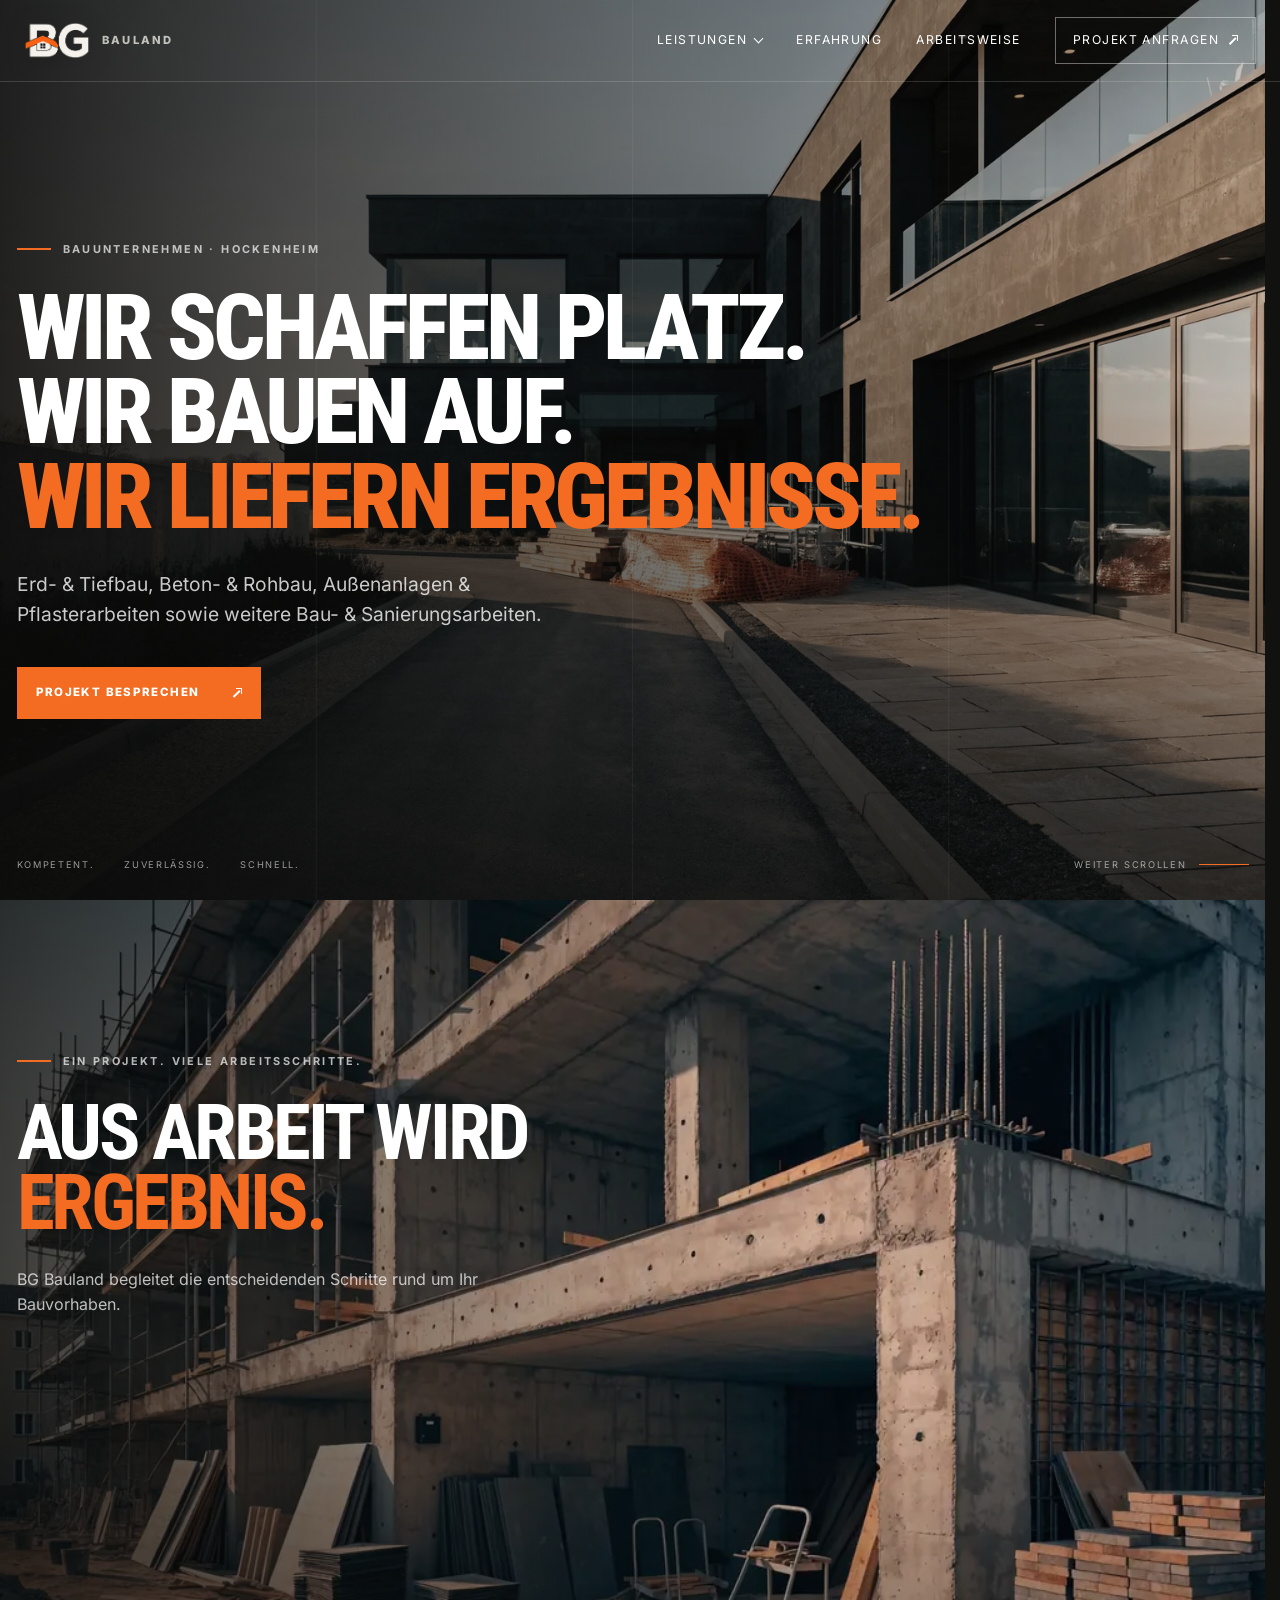
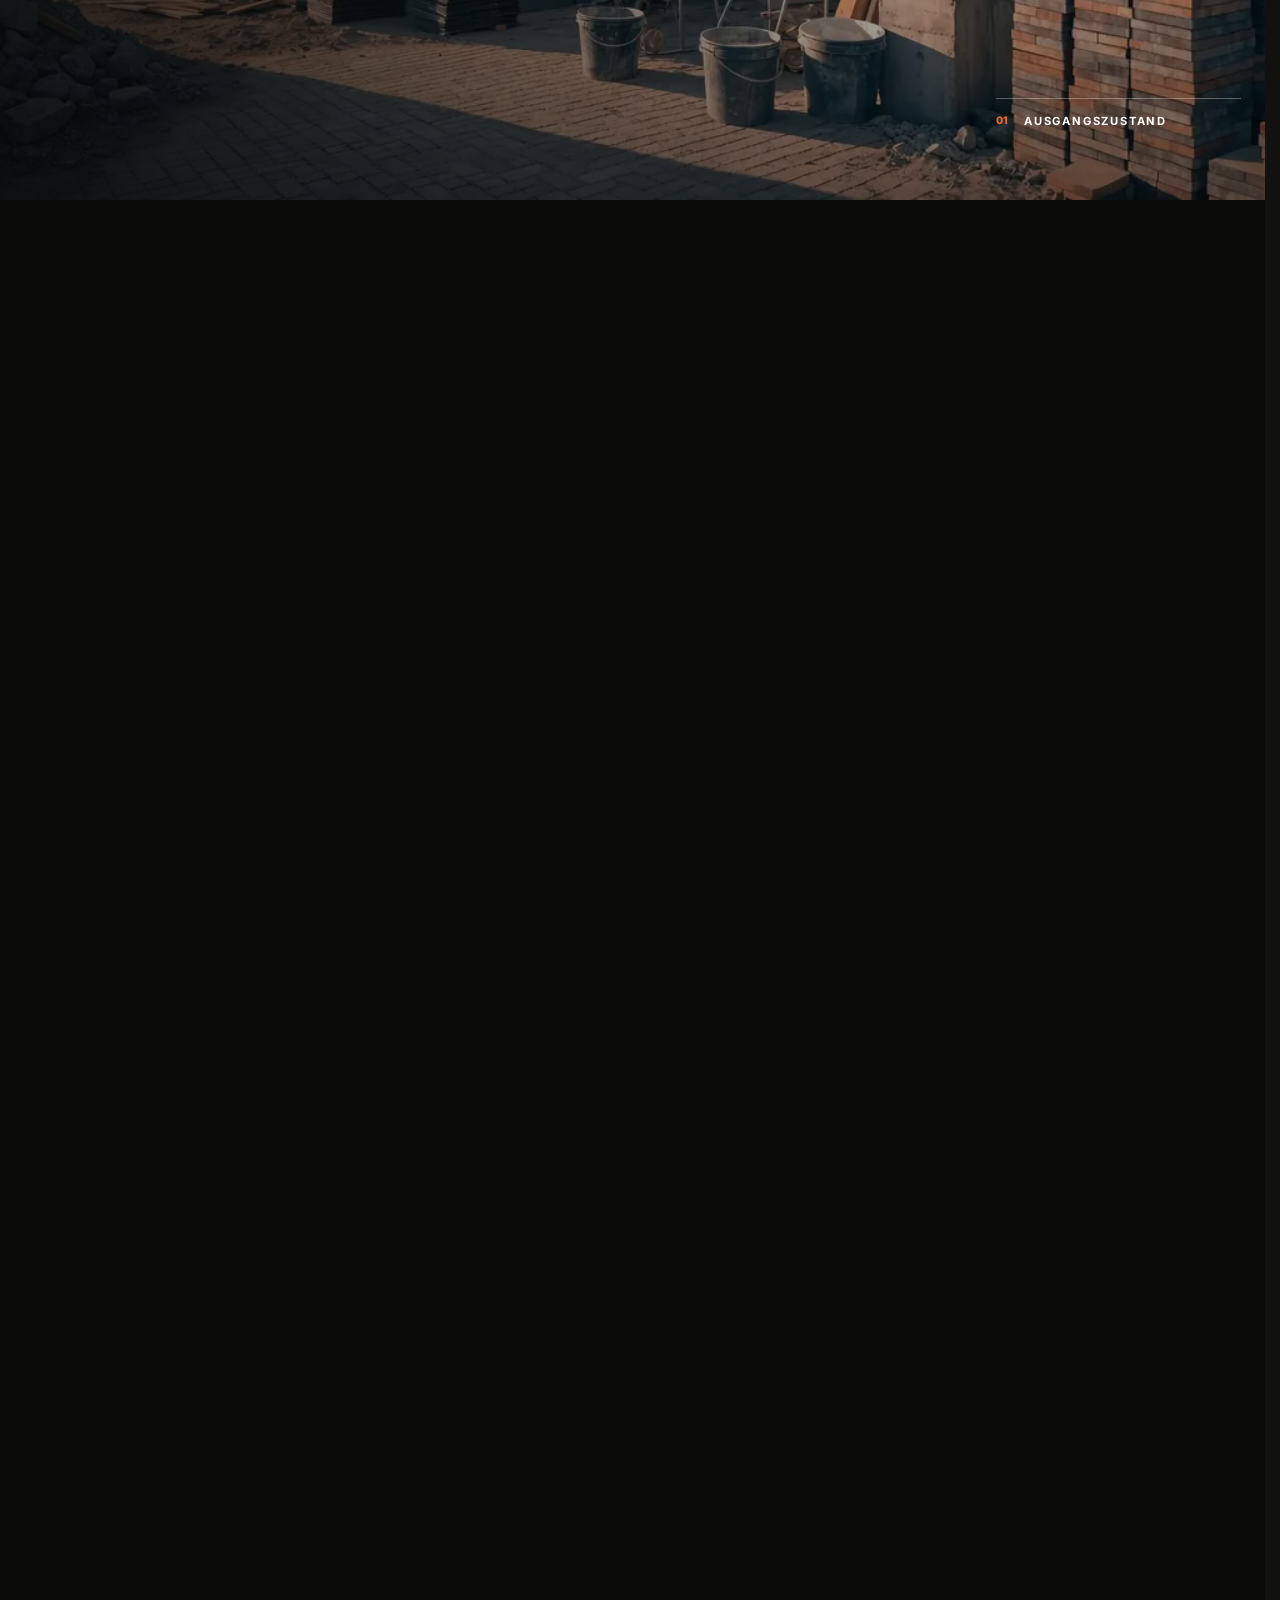
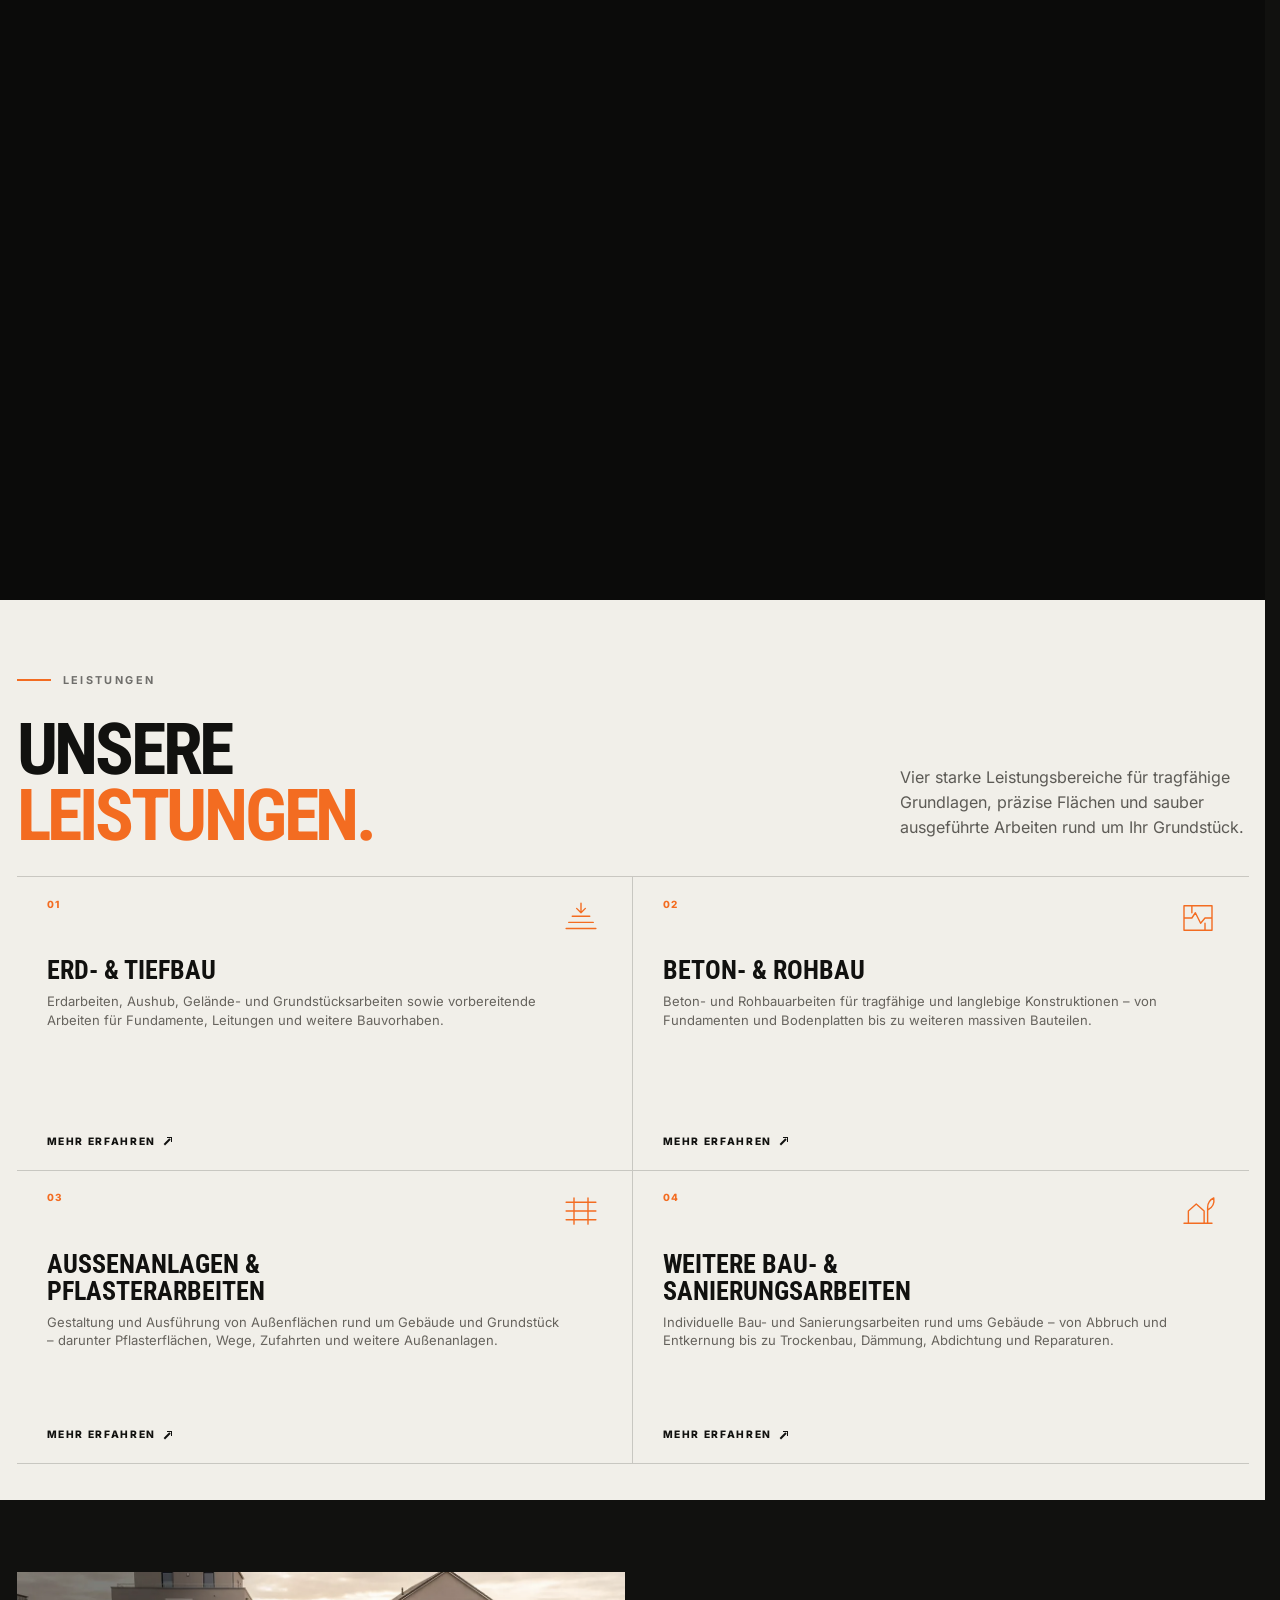
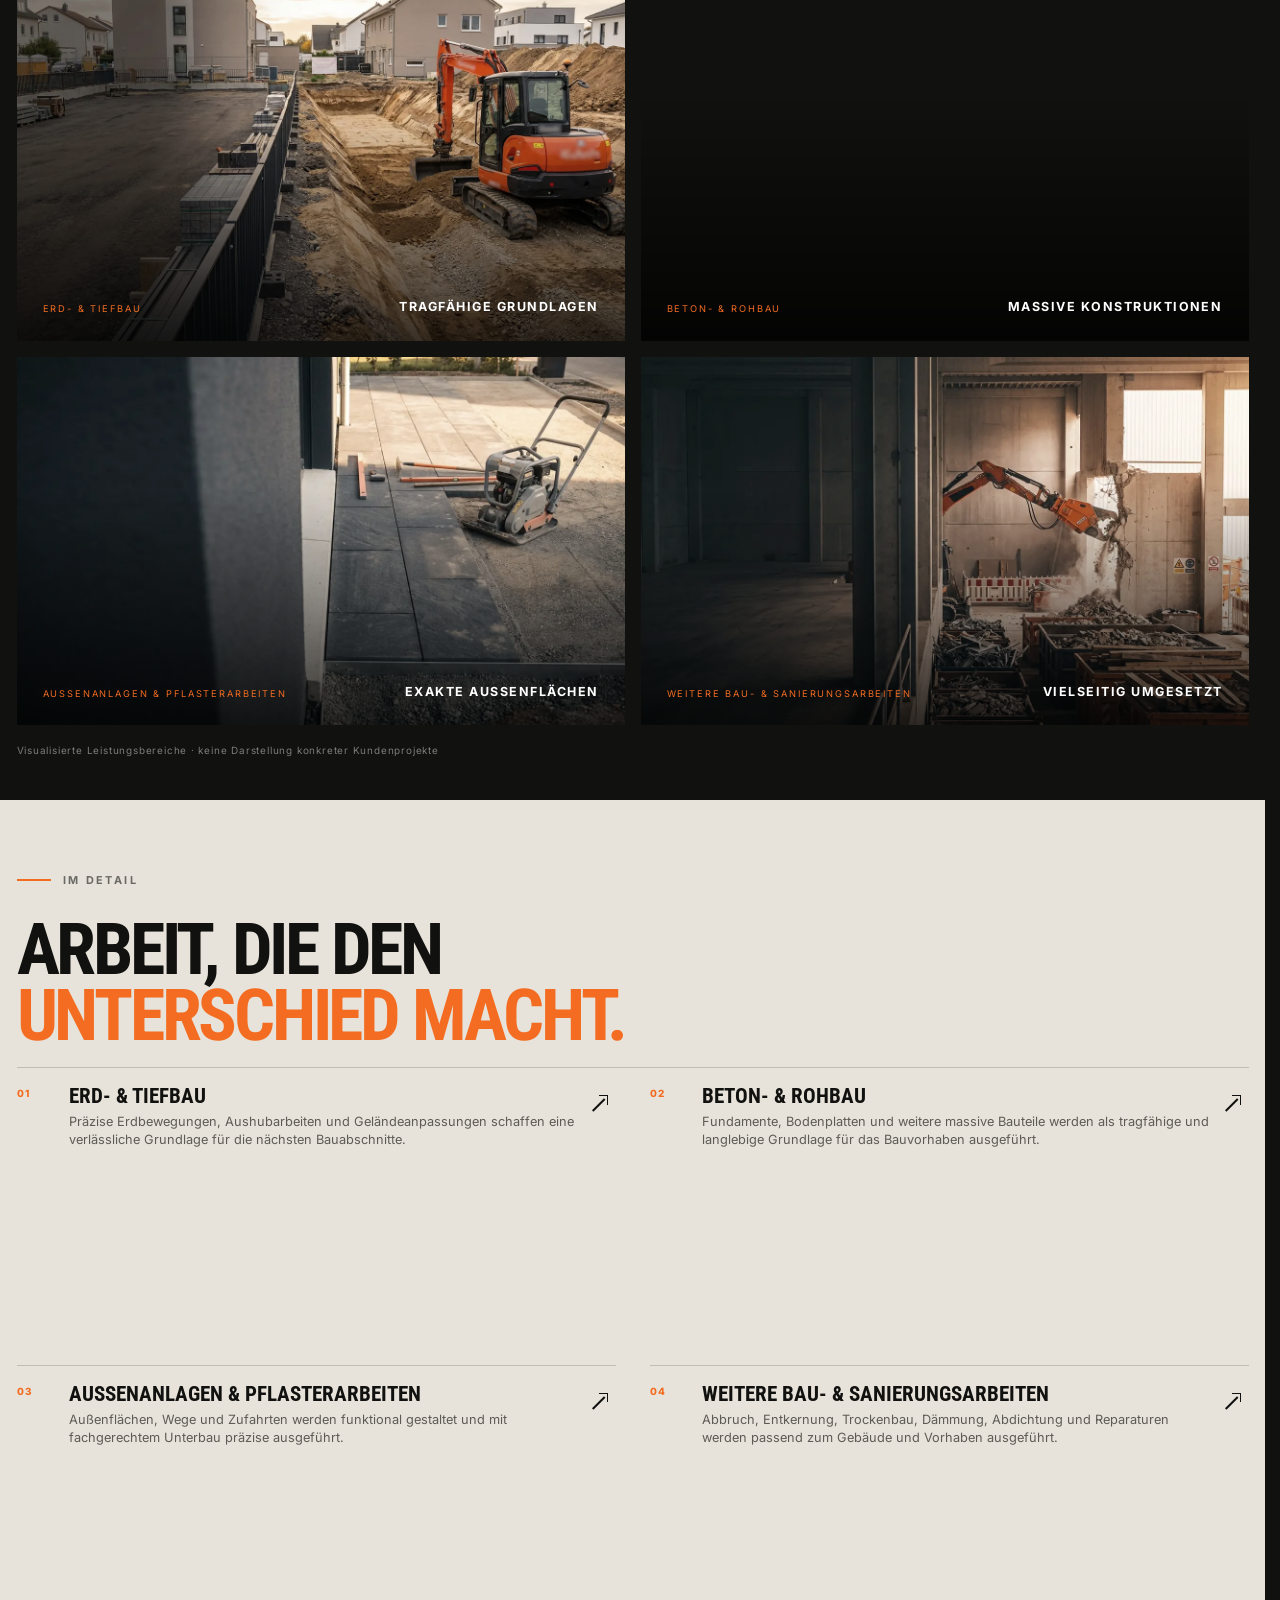
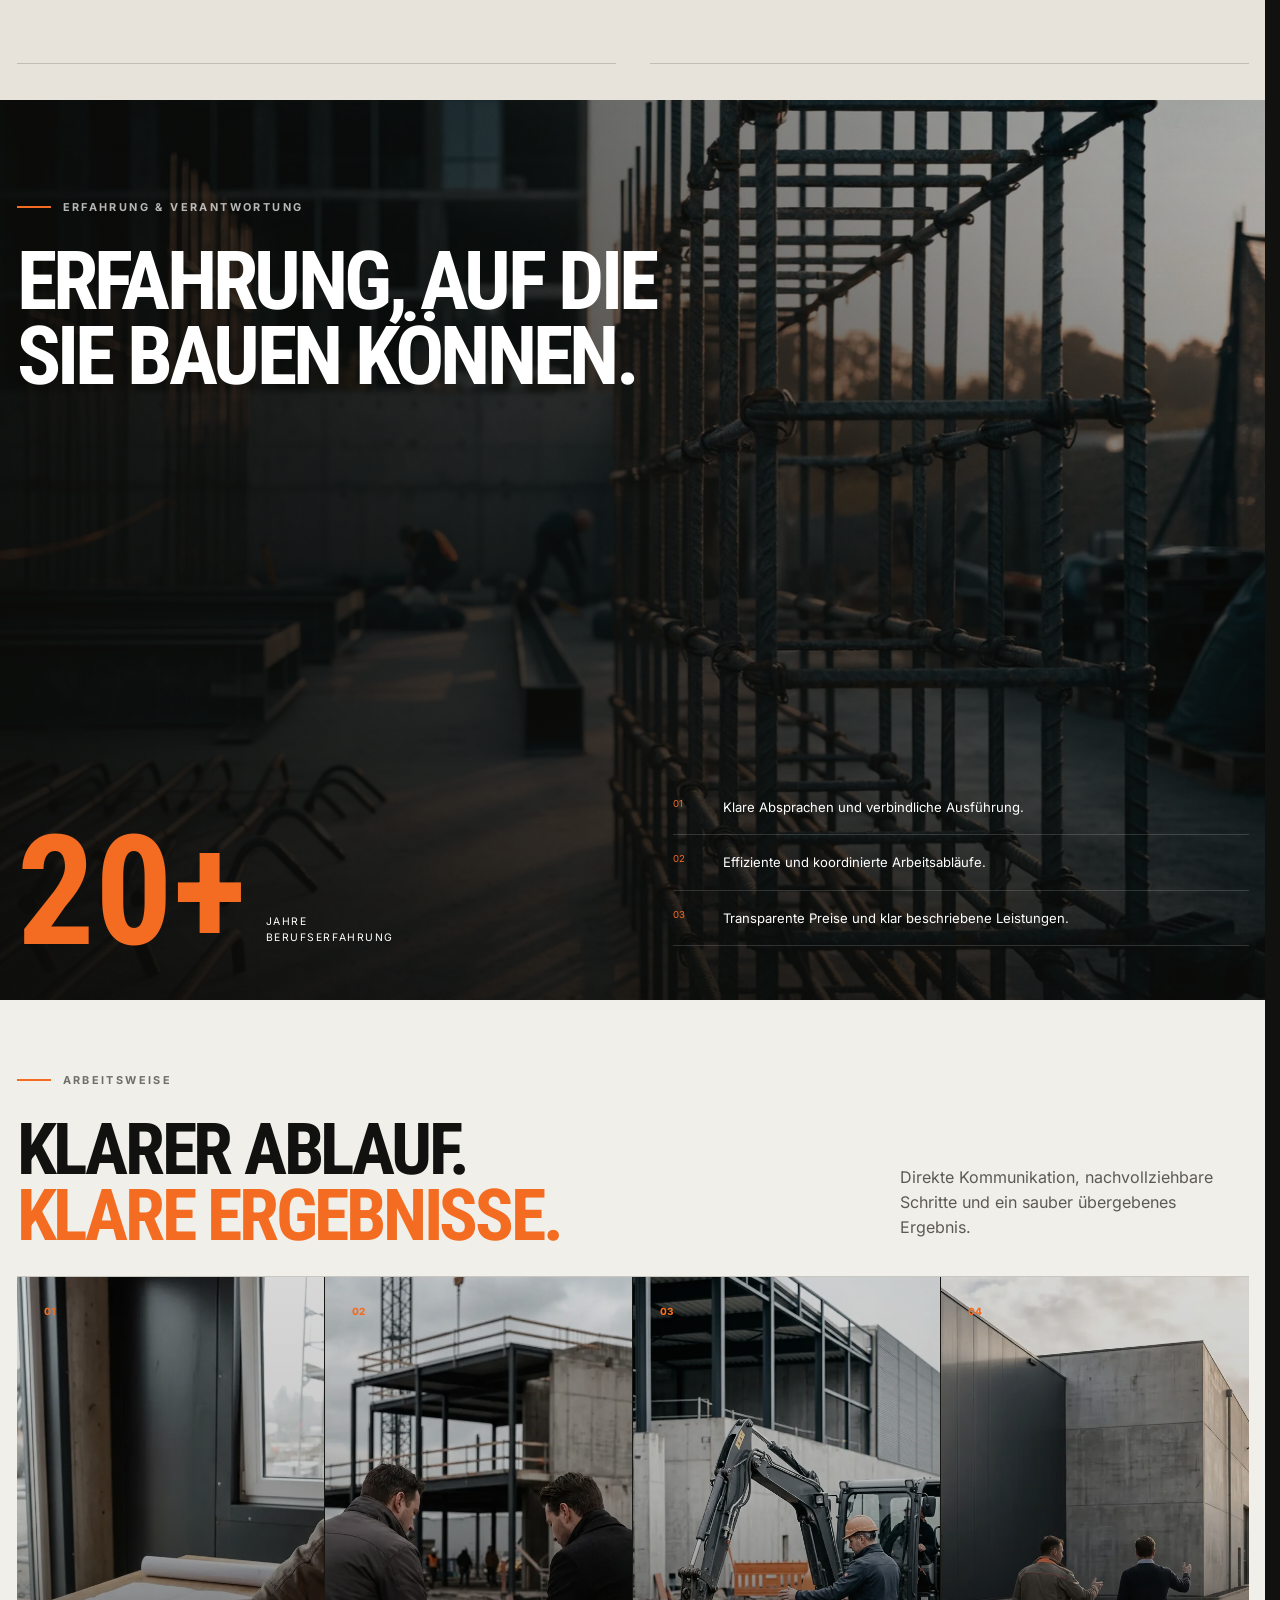
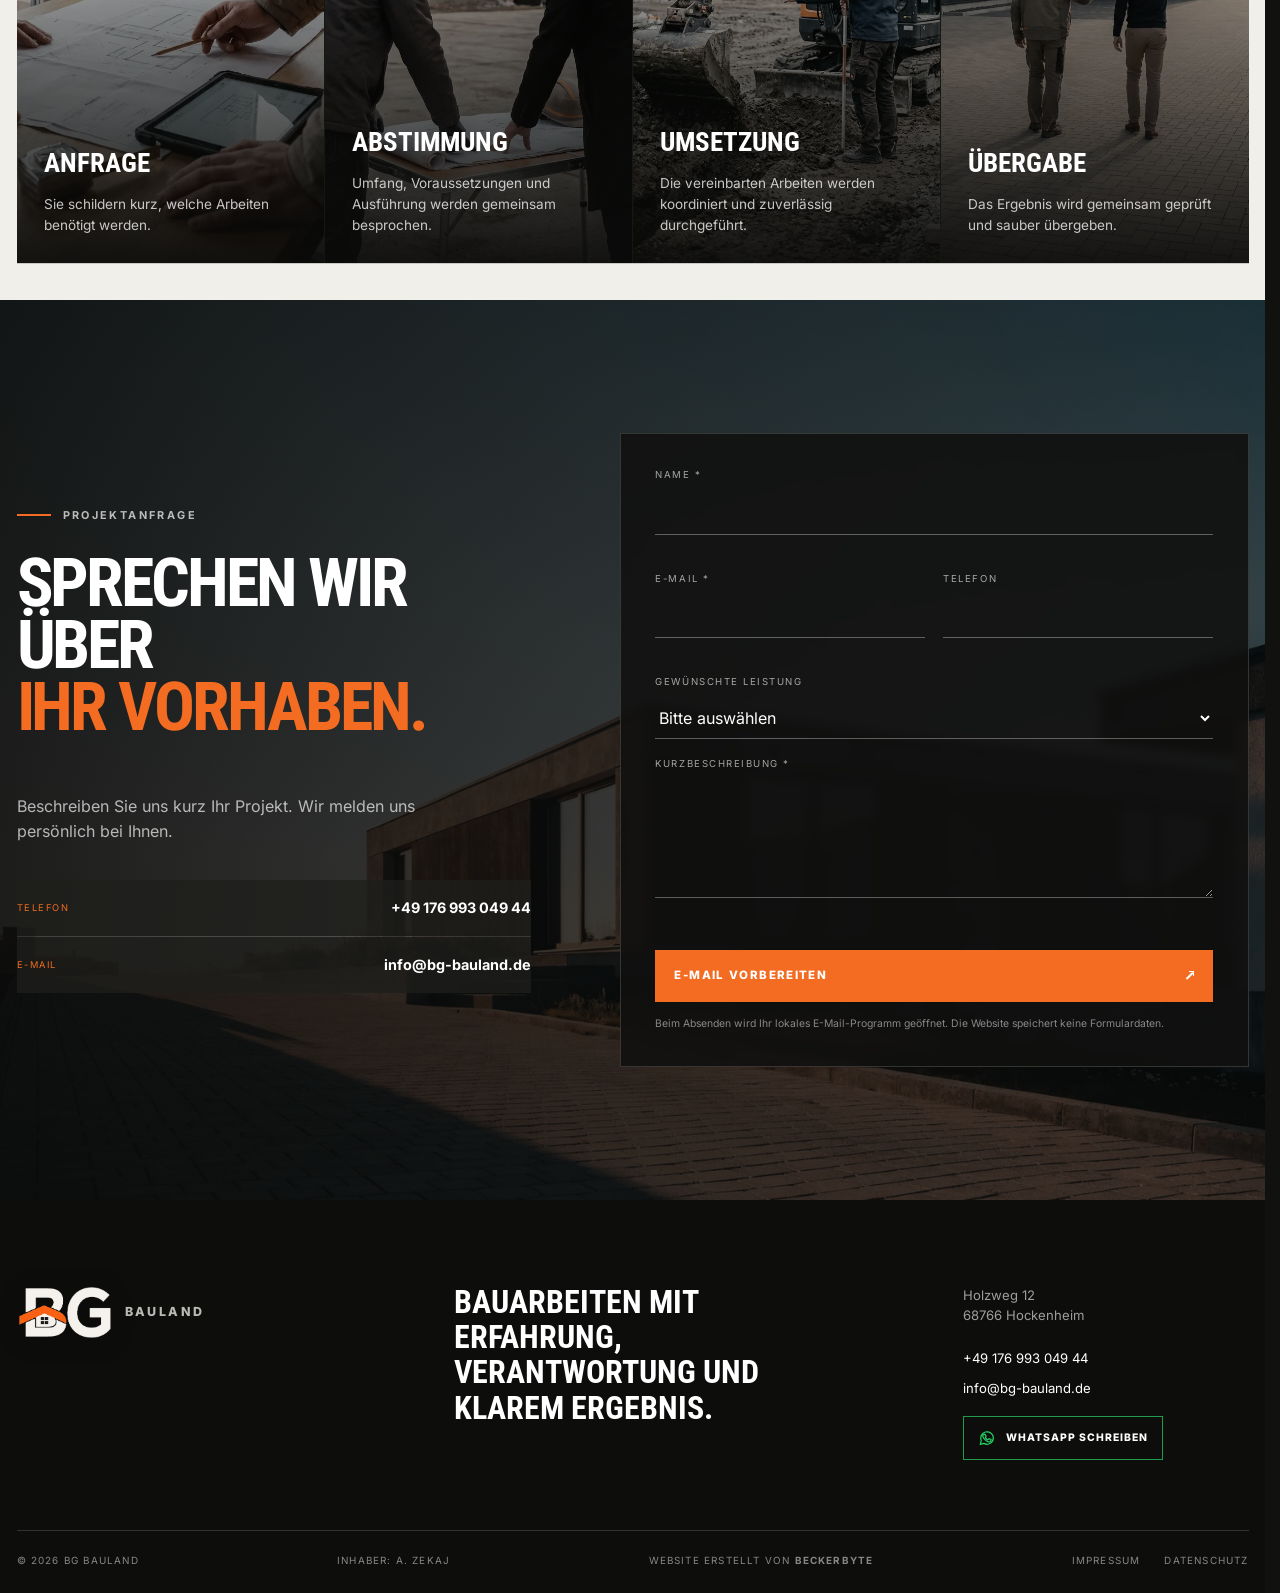
==== index.html @ ea412571 "Update service categories and content" ====
<!doctype html>
<html lang="de">
<head>
  <meta charset="utf-8">
  <meta name="viewport" content="width=device-width, initial-scale=1">
  <title>BG Bauland – Erd-, Tief- und Rohbau, Außenanlagen &amp; Sanierung</title>
  <meta name="description" content="BG Bauland bietet Erd- &amp; Tiefbau, Beton- &amp; Rohbau, Außenanlagen &amp; Pflasterarbeiten sowie weitere Bau- &amp; Sanierungsarbeiten in Hockenheim und Umgebung.">
  <meta name="theme-color" content="#11110f">
  <script>
    (function () {
      var root = document.documentElement;
      try {
        root.classList.add(sessionStorage.getItem('bgBaulandPreloaderShown') === 'true' ? 'preloader-seen' : 'preloader-pending');
      } catch (error) {
        root.classList.add('preloader-pending');
      }
      window.__bgBaulandPreloaderFailsafe = setTimeout(function () {
        root.classList.remove('preloader-pending');
        root.classList.add('preloader-failed');
      }, 30000);
    }());
  </script>
  <link rel="icon" href="./assets/images/bg-logo.png?v=2" type="image/png">
  <link rel="canonical" href="https://bgbauland.github.io/bg-bauland/">
  <meta property="og:type" content="website">
  <meta property="og:locale" content="de_DE">
  <meta property="og:title" content="BG Bauland – Bauarbeiten in Hockenheim">
  <meta property="og:description" content="Erd- &amp; Tiefbau, Beton- &amp; Rohbau, Außenanlagen &amp; Pflasterarbeiten sowie weitere Bau- &amp; Sanierungsarbeiten aus einer Hand.">
  <meta property="og:url" content="https://bgbauland.github.io/bg-bauland/">
  <meta property="og:image" content="https://bgbauland.github.io/bg-bauland/assets/images/og-bg-bauland.webp">
  <meta property="og:image:alt" content="Moderne Architektur und präzise Pflasterarbeiten">
  <link rel="preload" as="image" href="./assets/images/hero-bg-bauland.webp" fetchpriority="high">
  <link rel="preload" href="./assets/fonts/inter-latin.woff2?v=1" as="font" type="font/woff2" crossorigin>
  <link rel="preload" href="./assets/fonts/roboto-condensed-latin.woff2?v=1" as="font" type="font/woff2" crossorigin>
  <link rel="stylesheet" href="./styles.css?v=24">
  <script type="application/ld+json">
  {
    "@context": "https://schema.org",
    "@type": "HomeAndConstructionBusiness",
    "name": "BG Bauland",
    "url": "https://bgbauland.github.io/bg-bauland/",
    "telephone": "+49 176 99304944",
    "email": "info@bg-bauland.de",
    "address": {
      "@type": "PostalAddress",
      "streetAddress": "Holzweg 12",
      "postalCode": "68766",
      "addressLocality": "Hockenheim",
      "addressCountry": "DE"
    },
    "areaServed": "Hockenheim und Umgebung",
    "hasOfferCatalog": {
      "@type": "OfferCatalog",
      "name": "Leistungen",
      "itemListElement": [
        { "@type": "Offer", "itemOffered": { "@type": "Service", "name": "Erd- & Tiefbau" } },
        { "@type": "Offer", "itemOffered": { "@type": "Service", "name": "Beton- & Rohbau" } },
        { "@type": "Offer", "itemOffered": { "@type": "Service", "name": "Außenanlagen & Pflasterarbeiten" } },
        { "@type": "Offer", "itemOffered": { "@type": "Service", "name": "Weitere Bau- & Sanierungsarbeiten" } }
      ]
    }
  }
  </script>
  <script src="./app.js?v=16" defer></script>
</head>
<body>
  <div class="site-preloader" data-preloader role="region" aria-label="BG Bauland wird vorbereitet" aria-busy="true">
    <div class="site-preloader__content">
      <svg class="site-preloader__animation" viewBox="0 0 520 310" aria-hidden="true" focusable="false">
        <g class="site-preloader__crane">
          <path class="site-preloader__crane-line" d="M72 238V48M52 238h64M72 58h344M72 94h265M96 58l-24 36M117 94L72 58M114 238L72 198M72 157l42 41M72 116l42 41" />
          <path class="site-preloader__counterweight" d="M378 48h42v20h-42z" />
          <g class="site-preloader__hoist">
            <path class="site-preloader__cable" d="M318 58v92" />
            <path class="site-preloader__hook" d="M309 148v13c0 18 24 18 24 0" />
            <rect class="site-preloader__beam" x="277" y="172" width="82" height="12" rx="2" />
          </g>
        </g>
        <image class="site-preloader__logo" href="./assets/images/bg-logo.png?v=2" x="137" y="132" width="246" height="142" preserveAspectRatio="xMidYMid meet" />
        <path class="site-preloader__ground" d="M42 274h436" />
      </svg>

      <p class="site-preloader__label">Website wird vorbereitet</p>
      <div class="site-preloader__progress" role="progressbar" aria-label="Ladefortschritt" aria-valuemin="0" aria-valuemax="100" aria-valuenow="0">
        <span class="site-preloader__bar"></span>
      </div>
      <span class="site-preloader__percentage" aria-hidden="true">0 %</span>
    </div>
  </div>

  <a class="skip-link" href="#main-content">Zum Inhalt springen</a>

  <header class="site-header" data-header>
    <a class="brand" href="#top" aria-label="BG Bauland – Startseite">
      <img class="brand-logo" src="./assets/images/bg-logo.png?v=2" alt="" width="1145" height="659">
      <span class="brand-name" aria-hidden="true">Bauland</span>
    </a>
    <button class="menu-toggle" type="button" aria-expanded="false" aria-controls="site-nav">
      <span class="sr-only">Navigation öffnen</span>
      <span></span><span></span>
    </button>
    <nav id="site-nav" class="site-nav" aria-label="Hauptnavigation">
      <div class="nav-services" data-service-nav>
        <button class="nav-services-toggle" type="button" aria-expanded="false" aria-controls="service-menu">Leistungen <span class="nav-chevron" aria-hidden="true"></span></button>
        <div class="nav-services-menu" id="service-menu">
          <a href="./erd-tiefbau/">Erd- &amp; Tiefbau</a>
          <a href="#beton-rohbau">Beton- &amp; Rohbau</a>
          <a href="./aussenanlagen/">Außenanlagen &amp; Pflasterarbeiten</a>
          <a href="./abbrucharbeiten/">Weitere Bau- &amp; Sanierungsarbeiten</a>
        </div>
      </div>
      <a href="#erfahrung">Erfahrung</a>
      <a href="#arbeitsweise">Arbeitsweise</a>
      <a class="nav-cta" href="#kontakt">Projekt anfragen <span class="arrow-icon arrow-up" aria-hidden="true"></span></a>
    </nav>
  </header>

  <main id="main-content">
    <section class="hero" id="top" aria-labelledby="hero-title">
      <img class="hero-media" src="./assets/images/hero-bg-bauland.webp" width="1920" height="1080" alt="Modernisierte Immobilie mit sauber ausgeführter Außenanlage" fetchpriority="high">
      <div class="hero-shade" aria-hidden="true"></div>
      <div class="hero-grid" aria-hidden="true"></div>
      <div class="hero-content shell">
        <p class="eyebrow"><span></span> Bauunternehmen · Hockenheim</p>
        <h1 id="hero-title">Wir schaffen Platz.<br>Wir bauen auf.<br><em>Wir liefern Ergebnisse.</em></h1>
        <p class="hero-lead">Erd- &amp; Tiefbau, Beton- &amp; Rohbau, Außenanlagen &amp; Pflasterarbeiten sowie weitere Bau- &amp; Sanierungsarbeiten.</p>
        <div class="hero-actions">
          <a class="button button-primary" href="#kontakt">Projekt besprechen <span class="arrow-icon arrow-up" aria-hidden="true"></span></a>
        </div>
      </div>
      <div class="hero-foot shell" aria-hidden="true">
        <span>Kompetent.</span><span>Zuverlässig.</span><span>Schnell.</span>
        <span class="scroll-cue">Weiter scrollen <i></i></span>
      </div>
    </section>

    <section class="cinematic" id="baufortschritt" aria-labelledby="cinematic-title" data-cinematic>
      <div class="cinematic-sticky">
        <canvas class="cinematic-canvas" width="1920" height="1080" aria-label="Visualisierter Baufortschritt von der Vorbereitung bis zum fertigen Ergebnis"></canvas>
        <video class="cinematic-video" muted playsinline loop preload="none" poster="./assets/images/construction-anchor.webp" aria-label="Visualisierter Baufortschritt">
          <source src="./assets/videos/transformation.mp4" type="video/mp4">
        </video>
        <img class="cinematic-poster" src="./assets/images/construction-anchor.webp" width="1920" height="1080" loading="lazy" decoding="async" fetchpriority="low" alt="Geordnete Baustelle während der Bauarbeiten">
        <div class="cinematic-overlay"></div>
        <div class="cinematic-copy shell">
          <p class="eyebrow"><span></span> Ein Projekt. Viele Arbeitsschritte.</p>
          <h2 id="cinematic-title">Aus Arbeit wird<br><em>Ergebnis.</em></h2>
          <p>BG Bauland begleitet die entscheidenden Schritte rund um Ihr Bauvorhaben.</p>
        </div>
        <div class="stage-label" aria-live="polite"><span>01</span><strong>Ausgangszustand</strong></div>
        <div class="frame-loader" aria-live="polite">
          <span class="loader-label">Sequenz wird geladen</span>
          <span class="loader-track"><i></i></span>
          <span class="loader-percent">0%</span>
        </div>
      </div>
    </section>

    <section class="section services" id="leistungen" aria-labelledby="services-title">
      <div class="shell">
        <div class="section-head reveal">
          <div>
            <p class="eyebrow eyebrow-dark"><span></span> Leistungen</p>
            <h2 id="services-title">Unsere<br><em>Leistungen.</em></h2>
          </div>
          <p>Vier starke Leistungsbereiche für tragfähige Grundlagen, präzise Flächen und sauber ausgeführte Arbeiten rund um Ihr Grundstück.</p>
        </div>
        <div class="service-index">
          <article class="service-card reveal"><span>01</span><svg class="service-icon" viewBox="0 0 48 48" aria-hidden="true"><path d="M7 36h34M10 29h28M14 22h20M24 7v11M19 13l5 5 5-5"/></svg><h3>Erd- &amp; Tiefbau</h3><p>Erdarbeiten, Aushub, Gelände- und Grundstücksarbeiten sowie vorbereitende Arbeiten für Fundamente, Leitungen und weitere Bauvorhaben.</p><a href="./erd-tiefbau/">Mehr erfahren <span class="arrow-icon arrow-up" aria-hidden="true"></span></a></article>
          <article class="service-card reveal"><span>02</span><svg class="service-icon" viewBox="0 0 48 48" aria-hidden="true"><path d="M8 38h32V10H8v28ZM8 24h9l4-6 6 12 5-6h8M17 10v8M32 30v8"/></svg><h3>Beton- &amp; Rohbau</h3><p>Beton- und Rohbauarbeiten für tragfähige und langlebige Konstruktionen – von Fundamenten und Bodenplatten bis zu weiteren massiven Bauteilen.</p><a href="#beton-rohbau">Mehr erfahren <span class="arrow-icon arrow-up" aria-hidden="true"></span></a></article>
          <article class="service-card reveal"><span>03</span><svg class="service-icon" viewBox="0 0 48 48" aria-hidden="true"><path d="M7 14h34M7 24h34M7 34h34M16 9v30M32 9v30"/></svg><h3>Außenanlagen &amp; Pflasterarbeiten</h3><p>Gestaltung und Ausführung von Außenflächen rund um Gebäude und Grundstück – darunter Pflasterflächen, Wege, Zufahrten und weitere Außenanlagen.</p><a href="./aussenanlagen/">Mehr erfahren <span class="arrow-icon arrow-up" aria-hidden="true"></span></a></article>
          <article class="service-card reveal"><span>04</span><svg class="service-icon" viewBox="0 0 48 48" aria-hidden="true"><path d="M8 38h32M13 38V24l9-8 9 8v14M35 20c0-5 3-9 7-11 1 6-1 11-7 14M35 20v18"/></svg><h3>Weitere Bau- &amp; Sanierungsarbeiten</h3><p>Individuelle Bau- und Sanierungsarbeiten rund ums Gebäude – von Abbruch und Entkernung bis zu Trockenbau, Dämmung, Abdichtung und Reparaturen.</p><a href="./abbrucharbeiten/">Mehr erfahren <span class="arrow-icon arrow-up" aria-hidden="true"></span></a></article>
        </div>
      </div>
    </section>

    <section class="project-strip" aria-label="Ausgewählte Leistungsbereiche">
      <div class="shell project-grid">
        <figure class="project-image reveal"><img src="./assets/images/service-erd-tiefbau.webp" width="1376" height="768" loading="lazy" decoding="async" fetchpriority="low" alt="Baugrube mit Bagger bei präzisen Erd- und Tiefbauarbeiten"><figcaption><span>Erd- &amp; Tiefbau</span><strong>Tragfähige Grundlagen</strong></figcaption></figure>
        <figure class="project-image reveal"><img src="./assets/images/reinforcement.webp" width="1920" height="1080" loading="lazy" decoding="async" fetchpriority="low" alt="Vorbereitete Bewehrung für tragfähige Beton- und Rohbauarbeiten"><figcaption><span>Beton- &amp; Rohbau</span><strong>Massive Konstruktionen</strong></figcaption></figure>
        <figure class="project-image reveal"><img src="./assets/images/service-pflasterarbeiten.webp" width="1376" height="768" loading="lazy" decoding="async" fetchpriority="low" alt="Präzise vorbereitete Pflasterfläche als Teil einer Außenanlage"><figcaption><span>Außenanlagen &amp; Pflasterarbeiten</span><strong>Exakte Außenflächen</strong></figcaption></figure>
        <figure class="project-image reveal"><img src="./assets/images/service-abbrucharbeiten.webp" width="1376" height="768" loading="lazy" decoding="async" fetchpriority="low" alt="Vorbereitende Abbrucharbeit im Rahmen einer Sanierung"><figcaption><span>Weitere Bau- &amp; Sanierungsarbeiten</span><strong>Vielseitig umgesetzt</strong></figcaption></figure>
      </div>
      <p class="image-disclaimer shell">Visualisierte Leistungsbereiche · keine Darstellung konkreter Kundenprojekte</p>
    </section>

    <section class="section details" aria-labelledby="details-title">
      <div class="shell">
        <p class="eyebrow eyebrow-dark reveal"><span></span> Im Detail</p>
        <h2 id="details-title" class="reveal">Arbeit, die den<br><em>Unterschied macht.</em></h2>
        <div class="detail-list">
          <article class="detail-row reveal" id="erd-tiefbau"><span class="detail-no">01</span><div><h3>Erd- &amp; Tiefbau</h3><p>Präzise Erdbewegungen, Aushubarbeiten und Geländeanpassungen schaffen eine verlässliche Grundlage für die nächsten Bauabschnitte.</p></div><a class="detail-page-link" href="./erd-tiefbau/" aria-label="Mehr über Erd- und Tiefbau erfahren"><span class="detail-mark arrow-icon arrow-up" aria-hidden="true"></span></a></article>
          <article class="detail-row reveal" id="beton-rohbau"><span class="detail-no">02</span><div><h3>Beton- &amp; Rohbau</h3><p>Fundamente, Bodenplatten und weitere massive Bauteile werden als tragfähige und langlebige Grundlage für das Bauvorhaben ausgeführt.</p></div><a class="detail-page-link" href="#kontakt" aria-label="Beton- und Rohbauprojekt anfragen"><span class="detail-mark arrow-icon arrow-up" aria-hidden="true"></span></a></article>
          <article class="detail-row reveal" id="aussenanlagen-pflaster"><span class="detail-no">03</span><div><h3>Außenanlagen &amp; Pflasterarbeiten</h3><p>Außenflächen, Wege und Zufahrten werden funktional gestaltet und mit fachgerechtem Unterbau präzise ausgeführt.</p></div><a class="detail-page-link" href="./aussenanlagen/" aria-label="Mehr über Außenanlagen und Pflasterarbeiten erfahren"><span class="detail-mark arrow-icon arrow-up" aria-hidden="true"></span></a></article>
          <article class="detail-row reveal" id="bau-sanierung"><span class="detail-no">04</span><div><h3>Weitere Bau- &amp; Sanierungsarbeiten</h3><p>Abbruch, Entkernung, Trockenbau, Dämmung, Abdichtung und Reparaturen werden passend zum Gebäude und Vorhaben ausgeführt.</p></div><a class="detail-page-link" href="./abbrucharbeiten/" aria-label="Mehr über weitere Bau- und Sanierungsarbeiten erfahren"><span class="detail-mark arrow-icon arrow-up" aria-hidden="true"></span></a></article>
        </div>
      </div>
    </section>

    <section class="experience" id="erfahrung" aria-labelledby="experience-title">
          <img src="./assets/images/reinforcement.webp" width="1920" height="1080" loading="lazy" decoding="async" fetchpriority="low" alt="Präzise vorbereitete Bewehrungsstahl-Konstruktion">
      <div class="experience-shade"></div>
      <div class="shell experience-content">
        <p class="eyebrow"><span></span> Erfahrung &amp; Verantwortung</p>
        <h2 id="experience-title">Erfahrung, auf die<br>Sie bauen können.</h2>
        <div class="experience-bottom">
          <div class="big-stat"><strong data-counter data-counter-target="20" aria-label="Über 20 Jahre Berufserfahrung"><span data-counter-value aria-hidden="true">20</span><span aria-hidden="true">+</span></strong><span>Jahre<br>Berufserfahrung</span></div>
          <ul>
            <li><span>01</span>Klare Absprachen und verbindliche Ausführung.</li>
            <li><span>02</span>Effiziente und koordinierte Arbeitsabläufe.</li>
            <li><span>03</span>Transparente Preise und klar beschriebene Leistungen.</li>
          </ul>
        </div>
      </div>
    </section>

    <section class="section process" id="arbeitsweise" aria-labelledby="process-title">
      <div class="shell">
        <div class="section-head reveal">
          <div><p class="eyebrow eyebrow-dark"><span></span> Arbeitsweise</p><h2 id="process-title">Klarer Ablauf.<br><em>Klare Ergebnisse.</em></h2></div>
          <p>Direkte Kommunikation, nachvollziehbare Schritte und ein sauber übergebenes Ergebnis.</p>
        </div>
        <ol class="process-list">
          <li class="reveal"><img class="process-image" src="assets/images/process-anfrage.webp" alt="" loading="lazy" decoding="async" width="928" height="1152"><span>01</span><div><h3>Anfrage</h3><p>Sie schildern kurz, welche Arbeiten benötigt werden.</p></div></li>
          <li class="reveal"><img class="process-image" src="assets/images/process-abstimmung.webp" alt="" loading="lazy" decoding="async" width="928" height="1152"><span>02</span><div><h3>Abstimmung</h3><p>Umfang, Voraussetzungen und Ausführung werden gemeinsam besprochen.</p></div></li>
          <li class="reveal"><img class="process-image" src="assets/images/process-umsetzung.webp" alt="" loading="lazy" decoding="async" width="928" height="1152"><span>03</span><div><h3>Umsetzung</h3><p>Die vereinbarten Arbeiten werden koordiniert und zuverlässig durchgeführt.</p></div></li>
          <li class="reveal"><img class="process-image" src="assets/images/process-uebergabe.webp" alt="" loading="lazy" decoding="async" width="928" height="1152"><span>04</span><div><h3>Übergabe</h3><p>Das Ergebnis wird gemeinsam geprüft und sauber übergeben.</p></div></li>
        </ol>
      </div>
    </section>

    <section class="contact" id="kontakt" aria-labelledby="contact-title">
          <img src="./assets/images/contact-project.webp" width="1920" height="1080" loading="lazy" decoding="async" fetchpriority="low" alt="Fertiggestellte moderne Immobilie mit gepflasterter Zufahrt">
      <div class="contact-shade"></div>
      <div class="shell contact-grid">
        <div class="contact-copy reveal">
          <p class="eyebrow"><span></span> Projektanfrage</p>
          <h2 id="contact-title">Sprechen wir über<br><em>Ihr Vorhaben.</em></h2>
          <p>Beschreiben Sie uns kurz Ihr Projekt. Wir melden uns persönlich bei Ihnen.</p>
          <div class="contact-direct">
            <a href="tel:+4917699304944"><small>Telefon</small><strong>+49 176 993 049 44</strong></a>
            <a href="mailto:info@bg-bauland.de"><small>E-Mail</small><strong>info@bg-bauland.de</strong></a>
          </div>
        </div>
        <form class="contact-form reveal" data-contact-form novalidate>
          <div class="field"><label for="name">Name *</label><input id="name" name="name" autocomplete="name" required><span class="field-error" id="name-error"></span></div>
          <div class="field-row">
            <div class="field"><label for="email">E-Mail *</label><input id="email" name="email" type="email" autocomplete="email" required><span class="field-error" id="email-error"></span></div>
            <div class="field"><label for="phone">Telefon</label><input id="phone" name="phone" type="tel" autocomplete="tel"><span class="field-error"></span></div>
          </div>
          <div class="field"><label for="service">Gewünschte Leistung</label><select id="service" name="service"><option value="Allgemeine Projektanfrage">Bitte auswählen</option><option>Erd- &amp; Tiefbau</option><option>Beton- &amp; Rohbau</option><option>Außenanlagen &amp; Pflasterarbeiten</option><option>Weitere Bau- &amp; Sanierungsarbeiten</option></select></div>
          <div class="field"><label for="message">Kurzbeschreibung *</label><textarea id="message" name="message" rows="4" required></textarea><span class="field-error" id="message-error"></span></div>
          <button class="button button-primary form-submit" type="submit">E-Mail vorbereiten <span class="arrow-icon arrow-up" aria-hidden="true"></span></button>
          <p class="form-note">Beim Absenden wird Ihr lokales E-Mail-Programm geöffnet. Die Website speichert keine Formulardaten.</p>
        </form>
      </div>
    </section>
  </main>

  <footer class="site-footer">
    <div class="shell footer-main">
      <a class="brand brand-footer" href="#top" aria-label="BG Bauland – Startseite"><img class="brand-logo" src="./assets/images/bg-logo.png?v=2" alt="" width="1145" height="659"><span class="brand-name" aria-hidden="true">Bauland</span></a>
      <p>Bauarbeiten mit Erfahrung, Verantwortung und klarem Ergebnis.</p>
      <div class="footer-contact"><address>Holzweg 12<br>68766 Hockenheim</address><a href="tel:+4917699304944">+49 176 993 049 44</a><a href="mailto:info@bg-bauland.de">info@bg-bauland.de</a><a class="footer-whatsapp" href="https://wa.me/4917699304944?text=Hallo%20BG%20Bauland%2C%20ich%20m%C3%B6chte%20ein%20Projekt%20besprechen." target="_blank" rel="noopener noreferrer" aria-label="BG Bauland über WhatsApp kontaktieren"><svg class="whatsapp-icon" viewBox="0 0 24 24" aria-hidden="true"><path d="M20.5 11.7a8.5 8.5 0 0 1-12.6 7.5L3 20.5l1.3-4.7A8.5 8.5 0 1 1 20.5 11.7Z"/><path d="M8.2 7.5c.2-.4.4-.4.7-.4h.5c.2 0 .4.1.5.4l.8 1.9c.1.3.1.5-.1.7l-.7.8c-.2.2-.1.4 0 .6.7 1.2 1.7 2.2 3 2.8.2.1.4.1.6-.1l.9-1.1c.2-.2.4-.3.7-.1l2 .9c.3.1.4.3.4.5 0 .5-.2 1.5-1 2.1-.6.5-1.4.8-2.4.6-1.1-.2-2.5-.7-4.3-2.3-2.1-1.9-3.4-4.2-3.5-5.9 0-.6.2-1 .4-1.4.3-.3.7-.6 1.5-.6Z"/></svg><span>WhatsApp schreiben</span></a></div>
    </div>
    <div class="shell footer-bottom"><span>© <span data-year></span> BG Bauland</span><span>Inhaber: A. Zekaj</span><a class="site-credit" href="https://www.beckerbyte.com/" target="_blank" rel="noopener noreferrer">Website erstellt von <strong>beckerbyte</strong></a><nav aria-label="Rechtliche Hinweise"><a href="./impressum.html">Impressum</a><a href="./datenschutz.html">Datenschutz</a></nav></div>
  </footer>
</body>
</html>
---- styles.css ----
@font-face{font-family:"Inter";font-style:normal;font-weight:100 900;font-display:swap;src:url("./assets/fonts/inter-latin.woff2?v=1") format("woff2")}
@font-face{font-family:"Roboto Condensed";font-style:normal;font-weight:700 800;font-display:swap;src:url("./assets/fonts/roboto-condensed-latin.woff2?v=1") format("woff2")}
:root{--ink:#11110f;--ink-soft:#1a1a17;--paper:#f1efe9;--paper-2:#e7e3da;--orange:#f36c21;--line:rgba(17,17,15,.18);--light-line:rgba(241,239,234,.16);--shell:min(1240px,calc(100vw - 48px));--display:"Roboto Condensed","Arial Narrow","Helvetica Neue",Arial,sans-serif;--body:"Inter",Arial,sans-serif}
.detail-row{scroll-margin-top:112px}
*{box-sizing:border-box}html{scroll-behavior:smooth}body{margin:0;background:var(--paper);color:var(--ink);font-family:var(--body);font-size:16px;line-height:1.55;-webkit-font-smoothing:antialiased}body.menu-open{overflow:hidden}img,video,canvas{display:block;max-width:100%}a{color:inherit;text-decoration:none}button,input,select,textarea{font:inherit}button{color:inherit}.shell{width:var(--shell);margin-inline:auto}.sr-only{position:absolute;width:1px;height:1px;padding:0;margin:-1px;overflow:hidden;clip:rect(0,0,0,0);white-space:nowrap;border:0}.skip-link{position:fixed;left:16px;top:12px;z-index:200;background:var(--orange);color:#fff;padding:12px 18px;transform:translateY(-150%);transition:transform .2s}.skip-link:focus{transform:none}:focus-visible{outline:3px solid var(--orange);outline-offset:4px}
.site-header{position:fixed;z-index:100;top:0;left:0;width:100%;height:82px;padding:0 max(24px,calc((100vw - 1240px)/2));display:flex;align-items:center;justify-content:space-between;color:#fff;border-bottom:1px solid var(--light-line);transition:background .3s,height .3s}.site-header.is-scrolled{height:70px;background:rgba(17,17,15,.94);backdrop-filter:blur(12px)}.brand{display:flex;align-items:center;gap:12px;z-index:102}.brand-logo{width:66px;height:auto;filter:drop-shadow(0 3px 12px rgba(0,0,0,.18))}.brand-name{font-size:.7rem;font-weight:800;line-height:1;text-transform:uppercase;letter-spacing:.2em;color:rgba(241,239,233,.76)}.brand-footer .brand-logo{width:96px}.brand-footer .brand-name{font-size:.78rem}.site-nav{display:flex;align-items:center;gap:34px;font-size:.76rem;text-transform:uppercase;letter-spacing:.12em}.site-nav>a:not(.nav-cta){position:relative;padding-block:8px}.site-nav>a:not(.nav-cta)::after{content:"";position:absolute;left:0;bottom:0;width:0;height:1px;background:var(--orange);transition:width .25s}.site-nav>a:hover::after{width:100%}.nav-cta{padding:13px 17px;border:1px solid rgba(255,255,255,.4);transition:background .2s,border-color .2s}.nav-cta:hover{background:var(--orange);border-color:var(--orange)}.menu-toggle{display:none;background:transparent;border:0;width:48px;height:48px;position:relative;z-index:102}.menu-toggle>span:not(.sr-only){position:absolute;left:10px;width:28px;height:1px;background:#fff;transition:.25s}.menu-toggle>span:nth-child(2){top:19px}.menu-toggle>span:nth-child(3){top:28px}.menu-open .menu-toggle>span:nth-child(2){transform:translateY(4px) rotate(45deg)}.menu-open .menu-toggle>span:nth-child(3){transform:translateY(-5px) rotate(-45deg)}
.hero{height:max(760px,100svh);min-height:680px;position:relative;display:flex;align-items:center;background:#111;overflow:hidden;color:#fff}.hero-media,.hero-shade,.hero-grid{position:absolute;inset:0;width:100%;height:100%}.hero-media{object-fit:cover;object-position:center}.hero-shade{background:linear-gradient(90deg,rgba(10,10,9,.9) 0%,rgba(10,10,9,.5) 50%,rgba(10,10,9,.2) 100%),linear-gradient(0deg,rgba(10,10,9,.65),transparent 50%)}.hero-grid{opacity:.18;background-image:linear-gradient(to right,transparent calc(25% - 1px),rgba(255,255,255,.25) 25%,transparent calc(25% + 1px)),linear-gradient(to right,transparent calc(50% - 1px),rgba(255,255,255,.25) 50%,transparent calc(50% + 1px)),linear-gradient(to right,transparent calc(75% - 1px),rgba(255,255,255,.25) 75%,transparent calc(75% + 1px))}.hero-content{position:relative;padding-top:60px}.eyebrow{display:flex;align-items:center;gap:12px;margin:0 0 28px;font-size:.68rem;font-weight:700;letter-spacing:.22em;text-transform:uppercase;color:rgba(255,255,255,.7)}.eyebrow>span{width:34px;height:2px;background:var(--orange)}.eyebrow-dark{color:rgba(17,17,15,.58)}h1,h2,h3,p{margin-top:0}h1,h2{font-family:var(--display);text-transform:uppercase;letter-spacing:-.045em;line-height:.92}h1{max-width:930px;margin-bottom:30px;font-size:clamp(3.4rem,7.2vw,7.2rem);font-weight:800}h1 em,h2 em{font-style:normal;color:var(--orange)}.hero-lead{max-width:590px;font-size:clamp(1rem,1.5vw,1.2rem);color:rgba(255,255,255,.78)}.hero-actions{display:flex;align-items:center;gap:32px;margin-top:38px}.button{display:inline-flex;align-items:center;justify-content:space-between;gap:32px;min-height:52px;padding:14px 18px;border:1px solid transparent;text-transform:uppercase;letter-spacing:.12em;font-size:.72rem;font-weight:800;cursor:pointer}.button-primary{background:var(--orange);color:#fff}.button-primary:hover{background:#d95610}.text-link{font-size:.78rem;font-weight:700;letter-spacing:.07em;padding:10px 0;border-bottom:1px solid rgba(255,255,255,.35)}.hero-foot{position:absolute;bottom:28px;left:50%;transform:translateX(-50%);display:flex;gap:30px;align-items:center;text-transform:uppercase;letter-spacing:.18em;font-size:.58rem;color:rgba(255,255,255,.58)}.hero-foot .scroll-cue{margin-left:auto;display:flex;align-items:center;gap:12px}.scroll-cue i{display:block;width:50px;height:1px;background:rgba(255,255,255,.5);position:relative;overflow:hidden}.scroll-cue i::after{content:"";position:absolute;inset:0;background:var(--orange);animation:scroll-line 1.8s infinite}@keyframes scroll-line{from{transform:translateX(-100%)}to{transform:translateX(100%)}}
.cinematic{height:500vh;background:#0b0b0a;position:relative}.cinematic-sticky{position:sticky;top:0;height:100vh;overflow:hidden;color:#fff}.cinematic-canvas,.cinematic-video,.cinematic-poster{position:absolute;inset:0;width:100%;height:100%;object-fit:cover}.cinematic-video,.cinematic-poster{display:none}.cinematic-overlay{position:absolute;inset:0;background:linear-gradient(90deg,rgba(8,8,7,.78),rgba(8,8,7,.15) 65%),linear-gradient(0deg,rgba(8,8,7,.5),transparent 45%)}.cinematic-copy{position:relative;padding-top:17vh}.cinematic-copy h2{font-size:clamp(3rem,6vw,6.4rem);margin-bottom:28px}.cinematic-copy p:last-child{max-width:470px;color:rgba(255,255,255,.72)}.stage-label{position:absolute;right:max(24px,calc((100vw - 1240px)/2));bottom:70px;display:flex;align-items:center;gap:16px;border-top:1px solid rgba(255,255,255,.3);padding-top:14px;min-width:245px}.stage-label span{font-size:.65rem;color:var(--orange);font-weight:800}.stage-label strong{text-transform:uppercase;letter-spacing:.16em;font-size:.7rem}.frame-loader{position:absolute;left:max(24px,calc((100vw - 1240px)/2));bottom:70px;display:grid;grid-template-columns:auto 160px 35px;align-items:center;gap:12px;font-size:.58rem;letter-spacing:.13em;text-transform:uppercase;color:rgba(255,255,255,.7);transition:opacity .3s}.frame-loader.is-complete{opacity:0}.loader-track{height:2px;background:rgba(255,255,255,.22);overflow:hidden}.loader-track i{display:block;width:0;height:100%;background:var(--orange)}
.section{padding:130px 0}.section-head{display:grid;grid-template-columns:1.4fr .6fr;gap:70px;align-items:end;margin-bottom:74px}.section-head h2,.details>div>h2{font-size:clamp(3rem,6vw,6.6rem);margin:0}.section-head>p{max-width:410px;margin:0 0 10px;color:#5c5a55}.service-index{border-top:1px solid var(--line);display:grid;grid-template-columns:repeat(3,1fr)}.service-card{min-height:315px;padding:30px;border-right:1px solid var(--line);border-bottom:1px solid var(--line);display:flex;flex-direction:column;transition:background .25s,color .25s}.service-card:nth-child(3n){border-right:0}.service-card>span,.detail-no{font-size:.62rem;color:var(--orange);font-weight:800;letter-spacing:.14em}.service-card h3{font-family:var(--display);font-size:clamp(1.5rem,2vw,2.2rem);text-transform:uppercase;line-height:1.05;margin:58px 0 16px}.service-card p{color:#66635d;font-size:.9rem;max-width:300px}.service-card a{margin-top:auto;font-size:.64rem;font-weight:800;letter-spacing:.16em;text-transform:uppercase}.service-card:hover{background:var(--ink);color:#fff}.service-card:hover p{color:rgba(255,255,255,.6)}.service-card-wide{grid-column:span 3;min-height:220px;display:grid;grid-template-columns:60px 1.2fr 1fr auto;align-items:center;column-gap:30px;border-right:0}.service-card-wide h3{margin:0}.service-card-wide p{margin:0}.service-card-wide a{margin:0}.project-strip{background:var(--ink);color:#fff;padding:100px 0}.project-grid{display:grid;grid-template-columns:1.1fr .9fr;grid-template-rows:360px 360px;gap:16px}.project-image{position:relative;overflow:hidden;margin:0}.project-image-tall{grid-row:span 2}.project-image img{width:100%;height:100%;object-fit:cover;filter:saturate(.76);transition:transform .6s,filter .6s}.project-image:hover img{transform:scale(1.025);filter:saturate(1)}.project-image::after{content:"";position:absolute;inset:35% 0 0;background:linear-gradient(transparent,rgba(0,0,0,.75))}.project-image figcaption{position:absolute;z-index:1;left:26px;right:26px;bottom:24px;display:flex;justify-content:space-between;align-items:end}.project-image figcaption span{font-size:.58rem;text-transform:uppercase;letter-spacing:.2em;color:var(--orange)}.project-image figcaption strong{text-transform:uppercase;font-size:.78rem;letter-spacing:.12em}.image-disclaimer{margin-top:20px;font-size:.62rem;color:rgba(255,255,255,.45);letter-spacing:.08em}.details{background:var(--paper-2)}.details>div>h2{max-width:900px;margin-bottom:70px}.detail-list{border-top:1px solid var(--line)}.detail-row{display:grid;grid-template-columns:80px 1fr 50px;gap:30px;padding:40px 0;border-bottom:1px solid var(--line)}.detail-row>div{display:grid;grid-template-columns:.9fr 1.1fr;gap:60px}.detail-row h3{font-family:var(--display);font-size:clamp(1.6rem,2.5vw,2.6rem);line-height:1;text-transform:uppercase;margin:0}.detail-row p{max-width:540px;color:#5e5b55;margin:0}.detail-mark{font-size:1.4rem;text-align:right}.experience{height:850px;position:relative;color:#fff;background:#111;overflow:hidden}.experience>img,.experience-shade{position:absolute;inset:0;width:100%;height:100%}.experience>img{object-fit:cover}.experience-shade{background:linear-gradient(90deg,rgba(12,12,10,.88),rgba(12,12,10,.25)),linear-gradient(0deg,rgba(12,12,10,.75),transparent)}.experience-content{position:relative;padding-top:120px;height:100%;display:flex;flex-direction:column}.experience h2{font-size:clamp(3.2rem,6.4vw,6.8rem);max-width:950px}.experience-bottom{margin-top:auto;margin-bottom:70px;display:grid;grid-template-columns:1fr 1fr;gap:80px;align-items:end}.big-stat{display:flex;align-items:end;gap:20px}.big-stat strong{font-family:var(--display);font-size:clamp(6rem,12vw,12rem);line-height:.7;color:var(--orange)}.big-stat span{text-transform:uppercase;font-size:.65rem;letter-spacing:.15em}.experience ul{list-style:none;padding:0;margin:0}.experience li{display:grid;grid-template-columns:40px 1fr;gap:10px;padding:17px 0;border-bottom:1px solid var(--light-line);font-size:.82rem}.experience li span{color:var(--orange);font-size:.6rem}.process-list{list-style:none;padding:0;margin:0;display:grid;grid-template-columns:repeat(4,1fr);border-top:1px solid var(--line);border-bottom:1px solid var(--line)}.process-list li{min-height:270px;padding:30px;border-right:1px solid var(--line);display:flex;flex-direction:column}.process-list li:last-child{border:0}.process-list>li>span{font-size:.62rem;color:var(--orange);font-weight:800}.process-list>li>div{margin-top:auto}.process-list h3{text-transform:uppercase;font-family:var(--display);font-size:1.7rem;margin-bottom:10px}.process-list p{font-size:.85rem;color:#605d57;margin:0}
.contact{position:relative;background:#111;color:#fff;padding:120px 0;overflow:hidden}.contact>img,.contact-shade{position:absolute;inset:0;width:100%;height:100%}.contact>img{object-fit:cover}.contact-shade{background:linear-gradient(90deg,rgba(10,10,9,.92),rgba(10,10,9,.65))}.contact-grid{position:relative;display:grid;grid-template-columns:.9fr 1.1fr;gap:110px}.contact-copy h2{font-size:clamp(3rem,5vw,5.4rem)}.contact-copy>p:not(.eyebrow){max-width:460px;color:rgba(255,255,255,.68)}.contact-direct{margin-top:55px;display:grid;gap:1px;background:var(--light-line)}.contact-direct a{display:flex;justify-content:space-between;align-items:center;background:rgba(17,17,15,.72);padding:17px 0}.contact-direct small{text-transform:uppercase;letter-spacing:.17em;color:var(--orange);font-size:.58rem}.contact-direct strong{font-size:.9rem}.contact-form{padding:42px;background:rgba(17,17,15,.88);border:1px solid var(--light-line);backdrop-filter:blur(5px)}.field{margin-bottom:23px}.field-row{display:grid;grid-template-columns:1fr 1fr;gap:18px}.field label{display:block;margin-bottom:8px;font-size:.6rem;text-transform:uppercase;letter-spacing:.16em;color:rgba(255,255,255,.62)}.field input,.field select,.field textarea{width:100%;color:#fff;background:transparent;border:0;border-bottom:1px solid rgba(255,255,255,.32);border-radius:0;padding:9px 0;outline:0}.field select option{background:var(--ink);color:#fff}.field textarea{resize:vertical}.field input:focus,.field select:focus,.field textarea:focus{border-color:var(--orange)}.field [aria-invalid="true"]{border-color:#ff9b72}.field-error{display:block;min-height:15px;margin-top:4px;color:#ffb092;font-size:.67rem}.form-submit{width:100%;margin-top:8px}.form-note{font-size:.65rem;color:rgba(255,255,255,.5);margin:14px 0 0}.site-footer{background:#0d0d0c;color:#fff;padding:85px 0 24px}.footer-main{display:grid;grid-template-columns:1fr 1.2fr .8fr;gap:80px;align-items:start;padding-bottom:70px}.brand-footer{justify-self:start}.footer-main>p{font-family:var(--display);font-size:2rem;line-height:1.1;text-transform:uppercase;max-width:400px}.footer-contact{display:grid;gap:10px;font-size:.82rem}.footer-contact address{font-style:normal;color:rgba(255,255,255,.6);margin-bottom:12px}.footer-bottom{padding-top:22px;border-top:1px solid var(--light-line);display:flex;justify-content:space-between;gap:25px;color:rgba(255,255,255,.5);font-size:.62rem;text-transform:uppercase;letter-spacing:.12em}.footer-bottom nav{display:flex;gap:24px}.footer-bottom a:hover{color:#fff}
.reveal{opacity:0;transform:translateY(22px);transition:opacity .7s ease,transform .7s ease}.reveal.is-visible{opacity:1;transform:none}.legal-page{background:var(--paper)}.legal-header{position:relative;background:var(--ink)}.legal-main{padding:150px 0 100px}.legal-main h1{font-size:clamp(3.2rem,6vw,6.4rem);margin-bottom:65px}.legal-content{max-width:820px}.legal-content h2{font-size:1.8rem;margin:52px 0 18px}.legal-content h2:first-child{margin-top:0}.legal-content p,.legal-content li{color:#4f4d48}.notice{padding:22px;border-left:3px solid var(--orange);background:var(--paper-2);margin:35px 0}.legal-back{display:inline-flex;margin-bottom:42px;font-size:.72rem;text-transform:uppercase;letter-spacing:.15em}.legal-back:hover{color:var(--orange)}
@media(max-width:900px){:root{--shell:min(100% - 34px,720px)}.site-header{height:70px;padding-inline:18px}.menu-toggle{display:block}.site-nav{position:fixed;inset:0;background:rgba(15,15,13,.98);display:flex;flex-direction:column;align-items:flex-start;justify-content:center;padding:90px 30px;gap:12px;transform:translateX(100%);transition:transform .3s}.menu-open .site-nav{transform:none}.site-nav a{font-family:var(--display);font-size:2.2rem!important;letter-spacing:-.02em!important;text-transform:uppercase}.site-nav .nav-cta{margin-top:25px;font-family:var(--body);font-size:.75rem!important;letter-spacing:.12em!important}.hero{min-height:680px}.hero-grid{display:none}.hero-foot>span:not(.scroll-cue){display:none}.cinematic{height:auto}.cinematic-sticky{position:relative;height:100svh;min-height:650px}.cinematic-canvas{display:none}.cinematic-video{display:block}.cinematic-copy{padding-top:18vh}.frame-loader{display:none}.stage-label{left:17px;right:auto;bottom:35px}.section{padding:90px 0}.section-head{grid-template-columns:1fr;gap:25px;margin-bottom:48px}.service-index{grid-template-columns:1fr 1fr}.service-card:nth-child(3n){border-right:1px solid var(--line)}.service-card:nth-child(2n){border-right:0}.service-card-wide{grid-column:span 2;display:flex;align-items:flex-start}.service-card-wide h3{margin-top:30px}.service-card-wide p{margin-bottom:25px}.project-grid{grid-template-columns:1fr;grid-template-rows:500px 300px 300px}.project-image-tall{grid-row:auto}.detail-row>div{grid-template-columns:1fr;gap:12px}.experience{height:auto;min-height:850px}.experience-bottom{grid-template-columns:1fr;gap:55px}.process-list{grid-template-columns:1fr 1fr}.process-list li:nth-child(2){border-right:0}.process-list li:nth-child(-n+2){border-bottom:1px solid var(--line)}.contact-grid{grid-template-columns:1fr;gap:60px}.footer-main{grid-template-columns:1fr 1fr}.footer-main>p{grid-column:span 2}.footer-bottom{flex-wrap:wrap}}
@media(max-width:600px){:root{--shell:calc(100% - 28px)}.hero{height:100svh}.hero-media{object-position:60% center}.hero-content{padding-top:20px}.eyebrow{margin-bottom:20px}.hero-lead{font-size:.95rem;max-width:340px}.hero-actions{align-items:flex-start;flex-direction:column;gap:15px;margin-top:28px}.button{width:100%}.hero-foot{bottom:18px}.cinematic-copy h2{font-size:2.8rem}.cinematic-copy p:last-child{max-width:310px}.service-index{grid-template-columns:1fr}.service-card,.service-card:nth-child(3n){border-right:0;min-height:280px}.service-card-wide{grid-column:auto}.project-grid{grid-template-rows:420px 240px 240px}.detail-row{grid-template-columns:38px 1fr 20px;gap:10px;padding:30px 0}.detail-row>div{gap:10px}.experience{min-height:780px}.experience-content{padding-top:85px}.experience-bottom{margin-bottom:40px}.big-stat{align-items:center}.process-list{grid-template-columns:1fr}.process-list li{min-height:210px;border-right:0!important;border-bottom:1px solid var(--line)!important}.field-row{grid-template-columns:1fr}.contact-form{padding:25px 20px}.contact-direct a{display:grid;gap:5px}.footer-main{grid-template-columns:1fr;gap:35px}.footer-main>p{grid-column:auto}.footer-bottom{display:grid}.footer-bottom nav{order:2}}
@media(prefers-reduced-motion:reduce){html{scroll-behavior:auto}*,*::before,*::after{animation-duration:.01ms!important;animation-iteration-count:1!important;transition-duration:.01ms!important}.reveal{opacity:1;transform:none}.cinematic{height:auto}.cinematic-sticky{position:relative;height:80vh;min-height:620px}.cinematic-canvas,.cinematic-video{display:none!important}.cinematic-poster{display:block}.frame-loader{display:none}}

/* Stable, font-independent interface arrows */
html,body{width:100%;max-width:100%;overflow-x:hidden}html{background:var(--ink)}body{position:relative}.site-header,main,section,footer,.shell{min-width:0;max-width:100%}@supports(overflow:clip){html,body{overflow-x:clip}}
.arrow-icon{position:relative;display:inline-block;width:.9em;height:.9em;flex:0 0 auto;color:currentColor;vertical-align:-.08em}
.arrow-icon::before{content:"";position:absolute;left:7%;top:calc(50% - .75px);width:86%;height:1.5px;background:currentColor;transform-origin:center}
.arrow-icon::after{content:"";position:absolute;width:42%;height:42%;border-style:solid;border-color:currentColor}
.arrow-up::before{transform:rotate(-45deg)}.arrow-up::after{right:1%;top:1%;border-width:1.5px 1.5px 0 0}
.arrow-down::before{transform:rotate(45deg)}.arrow-down::after{right:1%;bottom:1%;border-width:0 1.5px 1.5px 0}
.arrow-right::before{transform:none}.arrow-right::after{right:1%;top:29%;border-width:1.5px 1.5px 0 0;transform:rotate(45deg)}
.service-card a,.text-link,.nav-cta{display:inline-flex;align-items:center;gap:.65em}.detail-mark{display:block;margin-top:.15em}

@media(max-width:900px){
  .hero{height:auto;min-height:max(792px,calc(100dvh + 72px));align-items:stretch}
  .hero-content{display:flex;min-height:max(720px,100dvh);flex-direction:column;justify-content:center;padding-top:96px;padding-bottom:112px}
  .hero-foot{top:calc(100dvh - 52px);bottom:auto;width:var(--shell)}
  .cinematic{height:450vh}
  .cinematic-sticky{position:sticky;top:0;height:100dvh;min-height:0}
  .cinematic-canvas{display:block}
  .cinematic-video,.cinematic-poster{display:none}
  .cinematic-copy{padding-top:max(110px,14svh)}
  .frame-loader{display:grid;left:17px;bottom:35px;grid-template-columns:auto minmax(70px,120px) 34px}
  .stage-label{bottom:82px}
  .section-head>*,.detail-row>div,.contact-grid>*,.footer-main>*{min-width:0}
  .section-head h2,.details>div>h2,.experience h2,.contact-copy h2{overflow-wrap:anywhere}
}

@media(max-width:600px){
  :root{--shell:calc(100% - 32px)}
  body{font-size:16px}
  .site-header{height:72px;padding-inline:16px}
  .site-header.is-scrolled{height:64px}
  .brand{gap:9px}.brand-logo{width:58px}.brand-name{font-size:.61rem;letter-spacing:.17em}
  .menu-toggle{margin-right:-8px}
  .hero{height:auto;min-height:max(792px,calc(100dvh + 72px))}
  .hero-content{min-height:max(720px,100dvh);justify-content:center;padding-top:90px;padding-bottom:108px}
  .hero-content .eyebrow{max-width:100%;font-size:.62rem;letter-spacing:.16em;white-space:normal}
  h1{max-width:100%;margin-bottom:22px;font-size:clamp(2.72rem,13.4vw,3.65rem);line-height:.94;overflow-wrap:anywhere}
  .hero-lead{max-width:34rem;font-size:.98rem;line-height:1.62}
  .hero-actions{width:100%;gap:13px;margin-top:26px}
  .button{min-height:54px;padding:15px 17px}
  .text-link{font-size:.75rem}
  .hero-foot{top:calc(100dvh - 52px);bottom:auto;font-size:.56rem}
  .hero-foot .scroll-cue{width:100%;justify-content:flex-end;gap:11px}
  .scroll-cue i{width:42px}
  .cinematic{height:420vh}
  .cinematic-copy{padding-top:max(100px,14svh)}
  .cinematic-copy h2{font-size:clamp(2.65rem,13vw,3.55rem);line-height:.94}
  .cinematic-copy p:last-child{max-width:20rem;font-size:.94rem}
  .cinematic-overlay{background:linear-gradient(90deg,rgba(8,8,7,.82),rgba(8,8,7,.2) 85%),linear-gradient(0deg,rgba(8,8,7,.58),transparent 52%)}
  .stage-label{right:16px;left:16px;bottom:84px;min-width:0}
  .frame-loader{right:16px;left:16px;bottom:34px;grid-template-columns:auto minmax(70px,1fr) 34px}
  .section{padding:76px 0}
  .section-head{gap:24px;margin-bottom:38px}
  .section-head h2,.details>div>h2,.experience h2,.contact-copy h2{font-size:clamp(2.72rem,13vw,3.8rem);line-height:.94}
  .section-head>p{font-size:.98rem;line-height:1.65}
  .service-card,.service-card:nth-child(3n),.service-card-wide{min-height:0;padding:28px 4px;border-right:0}
  .service-card h3,.service-card-wide h3{margin:28px 0 12px;font-size:clamp(1.62rem,7.4vw,2rem);overflow-wrap:anywhere}
  .service-card p,.service-card-wide p{max-width:none;margin-bottom:0;font-size:.93rem;line-height:1.6}
  .service-card a,.service-card-wide a{margin-top:28px;align-self:flex-start}
  .project-strip{padding:72px 0}
  .project-grid{grid-template-rows:360px 220px 220px;gap:12px}
  .project-image figcaption{right:18px;bottom:18px;left:18px}
  .details>div>h2{margin-bottom:46px}
  .detail-row{grid-template-columns:28px minmax(0,1fr) 14px;gap:12px;padding:30px 0}
  .detail-row>div{gap:12px}
  .detail-row h3{font-size:clamp(1.48rem,7vw,1.92rem);overflow-wrap:anywhere}
  .detail-row p{font-size:.93rem;line-height:1.62}
  .detail-mark{width:12px;height:12px}
  .experience{min-height:760px}
  .experience-content{padding-top:82px}
  .experience-bottom{gap:38px;margin-bottom:36px}
  .big-stat strong{font-size:clamp(5rem,28vw,7.5rem)}
  .process-list li{min-height:190px;padding:26px 4px}
  .process-list h3{font-size:1.55rem}
  .contact{padding:78px 0}
  .contact-grid{gap:46px}
  .contact-copy>p:not(.eyebrow){font-size:.96rem;line-height:1.62}
  .contact-direct{margin-top:38px}
  .contact-form{padding:28px 18px}
  .footer-main{padding-bottom:52px}.footer-main>p{font-size:1.65rem}
  .footer-bottom{gap:14px}.footer-bottom nav{flex-wrap:wrap;gap:14px 20px}
}

@media(max-width:380px){
  :root{--shell:calc(100% - 26px)}
  h1{font-size:clamp(2.48rem,13.2vw,3.15rem)}
  .hero-content{padding-bottom:104px}
  .section-head h2,.details>div>h2,.experience h2,.contact-copy h2{font-size:clamp(2.45rem,13vw,3.1rem)}
  .brand-name{font-size:.56rem}
}

@media(prefers-reduced-motion:reduce){.cinematic{height:auto}.cinematic-sticky{position:relative;height:80vh;min-height:620px}.cinematic-canvas,.cinematic-video{display:none!important}.cinematic-poster{display:block!important}.frame-loader{display:none!important}}

/* Reliable mobile navigation, including iOS scroll locking */
body.menu-open{position:fixed;inset:0;width:100%;height:100%;overflow:hidden;overscroll-behavior:none}
@media(max-width:900px){
  .site-nav{z-index:101;width:100%;height:100dvh;min-height:100svh;overflow-y:auto;padding:max(104px,calc(env(safe-area-inset-top) + 86px)) max(30px,calc((100vw - 720px)/2)) max(34px,env(safe-area-inset-bottom));opacity:0;visibility:hidden;pointer-events:none;transform:translate3d(100%,0,0);transition:transform .3s ease,opacity .2s ease,visibility 0s linear .3s;overscroll-behavior:contain;-webkit-overflow-scrolling:touch}
  .menu-open .site-nav{opacity:1;visibility:visible;pointer-events:auto;transform:translate3d(0,0,0);transition-delay:0s}
  .menu-open .site-header{height:72px;background:#0f0f0d;border-bottom-color:rgba(241,239,234,.16);backdrop-filter:none}
  .site-nav a{width:100%;max-width:520px;padding:14px 0}
  .site-nav .nav-cta{width:auto;min-height:50px;margin-top:22px;padding:14px 17px}
}

@media(max-width:600px){
  .site-nav{gap:6px;padding-inline:24px}
  .site-nav a{font-size:clamp(1.9rem,9vw,2.35rem)!important}
  .site-nav .nav-cta{font-size:.72rem!important}
}

/* Purposeful motion: staggered cards, one-time counter and subtle imagery */
.service-card.reveal{transition-delay:var(--reveal-delay,0s)}
.service-card:nth-child(2){--reveal-delay:.06s}.service-card:nth-child(3){--reveal-delay:.12s}.service-card:nth-child(4){--reveal-delay:.18s}.service-card:nth-child(5){--reveal-delay:.24s}.service-card:nth-child(6){--reveal-delay:.3s}.service-card:nth-child(7){--reveal-delay:.36s}
.project-image img{transform:scale(1.035)}.project-image.is-visible img{transform:scale(1)}.project-image.is-visible:hover img{transform:scale(1.025)}
.experience>img{transform:translate3d(0,var(--parallax-y,0px),0) scale(1.055);will-change:transform}
.big-stat strong{display:inline-flex;align-items:baseline;min-width:1.34em;font-variant-numeric:tabular-nums}.big-stat strong span{font-size:inherit;letter-spacing:inherit;text-transform:none}
@media(max-width:600px){.service-card.reveal{transition-delay:0s}.experience>img{transform:scale(1.03);will-change:auto}}
@media(prefers-reduced-motion:reduce){.service-card.reveal{transition-delay:0s}.project-image img,.project-image.is-visible img,.project-image.is-visible:hover img,.experience>img{transform:none!important;will-change:auto}}

/* Viewport-complete sections: each main content block owns at least one screen. */
@media(min-width:901px){
  .services,.project-strip,.details,.experience,.process,.contact{min-height:100dvh}
  .services,.details,.process{display:flex;flex-direction:column;padding:clamp(66px,8dvh,96px) 0 clamp(28px,4dvh,44px)}
  .services>.shell,.details>.shell,.process>.shell,.project-strip>.shell{display:grid;min-height:0;flex:1}
  .services>.shell,.process>.shell{grid-template-rows:auto minmax(0,1fr)}
  .services .section-head,.process .section-head{margin-bottom:clamp(22px,3dvh,36px)}
  .services .section-head h2,.process .section-head h2,.details>div>h2{font-size:clamp(3rem,8dvh,5.6rem)}
  .service-index{min-height:0;grid-template-rows:repeat(2,minmax(0,1fr)) minmax(92px,.62fr)}
  .service-card{min-height:0;padding:clamp(16px,2.2dvh,24px) 30px}
  .service-card h3{margin:clamp(18px,2.8dvh,30px) 0 8px;font-size:clamp(1.35rem,2vw,1.9rem)}
  .service-card p{margin-bottom:0;font-size:clamp(.76rem,1.45dvh,.88rem);line-height:1.45}
  .service-card-wide{min-height:0;padding-block:clamp(14px,2dvh,22px)}
  .project-strip{display:flex;flex-direction:column;padding:clamp(66px,8dvh,90px) 0 clamp(24px,3.5dvh,38px)}
  .project-strip>.shell{grid-template-rows:minmax(0,1fr) auto}
  .project-grid{min-height:0;grid-template-rows:1fr 1fr}
  .project-strip>.project-grid{flex:1;grid-template-rows:1fr 1fr}
  .project-strip>.image-disclaimer{display:block;min-height:auto;flex:0 0 auto}
  .image-disclaimer{margin-top:clamp(12px,2dvh,20px)}
  .details>.shell{grid-template-rows:auto auto minmax(0,1fr)}
  .details>div>h2{margin-bottom:clamp(12px,2dvh,22px)}
  .detail-list{display:grid;min-height:0;grid-template-columns:1fr 1fr;grid-template-rows:repeat(4,minmax(0,1fr));column-gap:34px}
  .detail-row{min-height:0;grid-template-columns:38px minmax(0,1fr) 22px;gap:14px;padding:clamp(14px,2dvh,20px) 0;align-items:start}
  .detail-row>div{grid-template-columns:1fr;gap:6px;align-items:start}
  .detail-row h3{font-size:clamp(1.25rem,2.3dvh,1.75rem);overflow-wrap:anywhere}
  .detail-row p{font-size:clamp(.74rem,1.42dvh,.84rem);line-height:1.4}
  .experience{height:100dvh;min-height:650px}
  .experience-content{padding-top:clamp(82px,11dvh,112px)}
  .experience-bottom{margin-bottom:clamp(38px,6dvh,62px)}
  .process-list{min-height:0}
  .process-list li{min-height:0;padding:clamp(20px,3dvh,30px)}
  .contact{display:flex;flex-direction:column;justify-content:center;padding:clamp(68px,8dvh,92px) 0}
  .contact-grid{gap:clamp(54px,7vw,100px);align-items:center}
  .contact-copy h2{font-size:clamp(3rem,7.5dvh,5rem)}
  .contact-direct{margin-top:clamp(28px,4dvh,48px)}
  .contact-form{padding:clamp(26px,3.8dvh,38px)}
  .field{margin-bottom:clamp(13px,2dvh,20px)}
}

@media(max-width:900px){
  .hero{height:max(700px,100dvh);min-height:max(700px,100dvh)}
  .hero-content{min-height:100dvh}
  .services,.project-strip,.details,.experience,.process,.contact{min-height:100dvh}
  .services,.details,.process{display:flex;flex-direction:column;padding:76px 0 22px}
  .services>.shell,.details>.shell,.process>.shell,.project-strip>.shell{display:grid;min-height:0;flex:1}
  .services>.shell,.process>.shell{grid-template-rows:auto minmax(0,1fr)}
  .services .section-head,.process .section-head{gap:10px;margin-bottom:16px}
  .services .section-head h2,.process .section-head h2,.details>div>h2{font-size:clamp(2.35rem,11vw,3.15rem)}
  .services .section-head .eyebrow,.process .section-head .eyebrow{margin-bottom:10px}
  .services .section-head>p,.process .section-head>p{font-size:.8rem;line-height:1.4}
  .service-index{min-height:0;grid-template-columns:1fr;grid-template-rows:repeat(7,minmax(0,1fr))}
  .service-card,.service-card:nth-child(3n),.service-card-wide{display:grid;min-height:0;grid-template-columns:28px minmax(0,1fr) auto;column-gap:10px;align-items:center;padding:7px 0;border-right:0}
  .service-card>span{grid-column:1}
  .service-card h3,.service-card-wide h3{grid-column:2;margin:0;font-size:clamp(1.05rem,5vw,1.28rem);line-height:1.05}
  .service-card p,.service-card-wide p{display:none}
  .service-card a,.service-card-wide a{grid-column:3;margin:0;align-self:center;font-size:.55rem;white-space:nowrap}
  .service-card-wide{grid-column:auto}
  .service-card-wide a{font-size:0}
  .service-card-wide a .arrow-icon{font-size:.75rem}
  .project-strip{display:flex;flex-direction:column;padding:76px 0 22px}
  .project-strip>.shell{grid-template-rows:minmax(0,1fr) auto}
  .project-grid{min-height:0;grid-template-columns:1fr 1fr;grid-template-rows:1.15fr .85fr;gap:10px}
  .project-strip>.project-grid{flex:1;grid-template-rows:1.15fr .85fr}
  .project-strip>.image-disclaimer{display:block;min-height:auto;flex:0 0 auto}
  .project-image-tall{grid-column:1/-1;grid-row:auto}
  .image-disclaimer{margin-top:12px;font-size:.54rem;line-height:1.35}
  .details>.shell{grid-template-rows:auto auto minmax(0,1fr)}
  .details>div>h2{margin-bottom:8px}
  .detail-list{display:grid;min-height:0;grid-template-columns:1fr;grid-template-rows:repeat(7,minmax(0,1fr))}
  .detail-row{min-height:0;grid-template-columns:24px minmax(0,1fr) 12px;gap:8px;padding:8px 0;align-items:start}
  .detail-row>div{display:grid;grid-template-columns:1fr;gap:2px}
  .detail-row h3{font-size:clamp(.98rem,4.5vw,1.15rem);line-height:1.05}
  .detail-row p{display:-webkit-box;overflow:hidden;-webkit-box-orient:vertical;-webkit-line-clamp:2;font-size:.72rem;line-height:1.3}
  .detail-mark{width:10px;height:10px}
  .experience{height:100dvh;min-height:700px}
  .experience-content{padding-top:78px}
  .experience h2{font-size:clamp(2.35rem,11vw,3.15rem)}
  .experience-bottom{gap:28px;margin-bottom:26px}
  .process-list{min-height:0;grid-template-columns:1fr 1fr;grid-template-rows:1fr 1fr}
  .process-list li,.process-list li:nth-child(-n+2){min-height:0;padding:14px 10px;border-right:1px solid var(--line)!important;border-bottom:1px solid var(--line)!important}
  .process-list li:nth-child(2n){border-right:0!important}
  .process-list h3{font-size:1.18rem}
  .process-list p{font-size:.72rem;line-height:1.38}
  .contact{display:flex;flex-direction:column;justify-content:center;padding:76px 0 18px}
  .contact-grid{gap:16px}
  .contact-copy .eyebrow{margin-bottom:10px}
  .contact-copy h2{margin-bottom:12px;font-size:clamp(2.35rem,11vw,3.15rem)}
  .contact-copy>p:not(.eyebrow){margin-bottom:0;font-size:.78rem;line-height:1.4}
  .contact-direct{margin-top:14px}
  .contact-direct a{display:flex;padding:8px 0}
  .contact-form{padding:14px 13px}
  .field{margin-bottom:8px}
  .field-row{grid-template-columns:1fr 1fr;gap:12px}
  .field label{margin-bottom:2px;font-size:.52rem}
  .field input,.field select,.field textarea{padding:4px 0;font-size:.82rem}
  .field textarea{height:54px;min-height:54px}
  .field-error{min-height:8px;margin-top:1px;font-size:.56rem}
  .form-submit{min-height:44px;margin-top:2px;padding:10px 14px}
  .form-note{margin-top:7px;font-size:.54rem;line-height:1.35}
}

@media(max-width:380px){
  .services,.details,.process{padding-top:72px}
  .services .section-head h2,.process .section-head h2,.details>div>h2,.experience h2,.contact-copy h2{font-size:2.3rem}
  .service-card h3,.service-card-wide h3{font-size:1rem}
  .service-card-wide a{font-size:0}
  .service-card-wide a .arrow-icon{font-size:.75rem}
  .service-card a,.service-card-wide a{font-size:0}
  .service-card a .arrow-icon,.service-card-wide a .arrow-icon{font-size:.75rem}
  .detail-row p{font-size:.68rem}
}

/* Modernized four-part service navigation. */
.service-card{position:relative}
.service-icon{width:42px;height:42px;color:var(--orange);fill:none;stroke:currentColor;stroke-width:1.6;stroke-linecap:round;stroke-linejoin:round;transition:transform .3s ease}
.service-card:hover .service-icon{transform:translateY(-3px)}
.detail-page-link{display:grid;width:34px;height:34px;place-items:center;justify-self:end}
.detail-page-link:hover{color:var(--orange)}
@media(min-width:901px){
  .service-index{grid-template-columns:repeat(2,1fr);grid-template-rows:repeat(2,minmax(0,1fr))}
  .service-card,.service-card:nth-child(3n){border-right:1px solid var(--line)}
  .service-card:nth-child(2n){border-right:0}
  .service-icon{position:absolute;top:clamp(16px,2.2dvh,24px);right:30px}
  .service-card h3{max-width:76%;margin-top:clamp(38px,5dvh,54px)}
  .service-card p{max-width:520px}
  .details .detail-list{grid-template-rows:repeat(2,minmax(0,1fr))}
}
@media(max-width:900px){
  .service-index{grid-template-rows:repeat(4,minmax(0,1fr))}
  .service-card,.service-card:nth-child(3n),.service-card-wide{grid-template-columns:24px 28px minmax(0,1fr) auto;column-gap:9px;padding:10px 0}
  .service-card>span{grid-column:1;grid-row:1}
  .service-icon{position:static;grid-column:2;grid-row:1;width:25px;height:25px}
  .service-card h3,.service-card-wide h3{grid-column:3;grid-row:1;font-size:clamp(1.05rem,4.8vw,1.28rem)}
  .service-card p,.service-card-wide p{display:-webkit-box;grid-column:3/5;grid-row:2;overflow:hidden;margin:6px 0 0;-webkit-box-orient:vertical;-webkit-line-clamp:2;font-size:.71rem;line-height:1.35}
  .service-card a,.service-card-wide a{grid-column:4;grid-row:1}
  .details .detail-list{grid-template-rows:repeat(4,minmax(0,1fr))}
}

/* Shared service-detail pages. */
.service-page{background:var(--paper)}
.service-hero{position:relative;min-height:max(700px,100dvh);display:flex;align-items:stretch;overflow:hidden;background:#111;color:#fff}
.service-hero>img,.service-hero-shade{position:absolute;inset:0;width:100%;height:100%}
.service-hero>img{object-fit:cover;object-position:center}
.service-hero-shade{background:linear-gradient(90deg,rgba(10,10,9,.92),rgba(10,10,9,.48) 58%,rgba(10,10,9,.22)),linear-gradient(0deg,rgba(10,10,9,.62),transparent 55%)}
.service-hero-content{position:relative;min-height:100%;display:flex;flex-direction:column;justify-content:center;padding:120px 0 80px}
.service-back{align-self:flex-start;margin-bottom:34px;font-size:.66rem;font-weight:800;letter-spacing:.14em;text-transform:uppercase;color:rgba(255,255,255,.7)}
.service-back:hover{color:var(--orange)}
.service-hero h1{max-width:1100px;margin-bottom:28px;font-size:clamp(3.8rem,8vw,8rem)}
.service-hero .hero-lead{max-width:720px}
.service-hero-actions{display:flex;align-items:center;gap:28px;margin-top:38px}
.service-intro,.service-scope,.why-service{padding:clamp(66px,8dvh,96px) 0 clamp(28px,4dvh,44px)}
.service-intro-grid{display:grid;grid-template-columns:.8fr 1.2fr;gap:70px;align-items:start}
.service-intro h2,.service-scope h2,.why-service h2{font-size:clamp(3rem,8dvh,5.6rem);margin-bottom:0}
.service-copy{max-width:720px}
.service-copy>p{font-size:1.02rem;line-height:1.75;color:#55524c}
.service-copy>p:first-child{font-size:1.18rem;color:var(--ink)}
.service-keyfacts{display:grid;grid-template-columns:1fr 1fr;margin-top:42px;border-top:1px solid var(--line)}
.service-keyfacts>div{padding:20px 0;border-bottom:1px solid var(--line)}
.service-keyfacts>div:nth-child(odd){padding-right:24px;border-right:1px solid var(--line)}
.service-keyfacts>div:nth-child(even){padding-left:24px}
.service-keyfacts small{display:block;margin-bottom:6px;font-size:.58rem;font-weight:800;letter-spacing:.14em;text-transform:uppercase;color:var(--orange)}
.service-keyfacts strong{font-family:var(--display);font-size:1.25rem;text-transform:uppercase}
.service-scope{background:var(--paper-2)}
.service-scope-head{display:grid;grid-template-columns:1.4fr .6fr;gap:70px;align-items:end;margin-bottom:clamp(22px,3dvh,36px)}
.service-scope-head>p{max-width:500px;margin:0 0 10px;color:#5c5a55}
.scope-grid{display:grid;grid-template-columns:repeat(5,minmax(0,1fr));border-top:1px solid var(--line);border-bottom:1px solid var(--line)}
.scope-item{min-height:260px;padding:clamp(16px,2.2dvh,24px) 30px;border-right:1px solid var(--line);display:flex;flex-direction:column;transition:background .25s,color .25s}
.scope-item:last-child{border-right:0}
.scope-item>span,.benefit-item>span{font-size:.6rem;font-weight:800;letter-spacing:.14em;color:var(--orange)}
.scope-item h3{margin:auto 0 12px;font-family:var(--display);font-size:1.55rem;line-height:1.05;text-transform:uppercase;overflow-wrap:anywhere;hyphens:auto}
.scope-item p{margin:0;font-size:.82rem;line-height:1.5;color:#5d5a54}
.why-service{background:var(--ink);color:#fff}
.why-service-head{display:grid;grid-template-columns:1.4fr .6fr;gap:70px;align-items:end;margin-bottom:clamp(22px,3dvh,36px)}
.why-service-head>p{max-width:500px;margin:0 0 10px;color:rgba(255,255,255,.62)}
.benefit-grid{display:grid;grid-template-columns:repeat(5,minmax(0,1fr));border-top:1px solid var(--light-line);border-bottom:1px solid var(--light-line)}
.benefit-item{min-height:220px;padding:clamp(16px,2.2dvh,24px) 30px;border-right:1px solid var(--light-line);display:flex;flex-direction:column;transition:background .25s,color .25s}
.benefit-item:last-child{border-right:0}
.benefit-item h3{margin:auto 0 0;font-family:var(--display);font-size:1.42rem;line-height:1.05;text-transform:uppercase;overflow-wrap:anywhere;hyphens:auto}
.service-cta{position:relative;min-height:560px;display:flex;align-items:center;overflow:hidden;background:#111;color:#fff}
.service-cta>img,.service-cta-shade{position:absolute;inset:0;width:100%;height:100%}
.service-cta>img{object-fit:cover}
.service-cta-shade{background:linear-gradient(90deg,rgba(10,10,9,.93),rgba(10,10,9,.42))}
.service-cta-content{position:relative;padding:clamp(68px,8dvh,92px) 0}
.service-cta h2{max-width:850px;font-size:clamp(3rem,7.5dvh,5rem);margin-bottom:24px}
.service-cta p{max-width:600px;color:rgba(255,255,255,.68)}
.service-cta-actions{display:flex;align-items:center;gap:26px;margin-top:34px}
@media(max-width:900px){
  .service-hero{min-height:max(700px,100dvh)}
  .service-hero-content{padding:108px 0 72px}
  .service-hero h1{font-size:clamp(3rem,12vw,5.2rem);overflow-wrap:anywhere}
  .service-hero-actions{align-items:flex-start;flex-direction:column;gap:14px}
  .service-intro,.service-scope,.why-service{padding:76px 0 22px}
  .service-intro-grid{grid-template-columns:1fr;gap:28px}
  .service-scope-head,.why-service-head{grid-template-columns:1fr;gap:10px;margin-bottom:16px}
  .service-intro h2,.service-scope h2,.why-service h2{font-size:clamp(2.35rem,11vw,3.15rem)}
  .scope-grid,.benefit-grid{grid-template-columns:repeat(2,minmax(0,1fr))}
  .scope-item,.benefit-item{min-height:190px}
  .scope-item:nth-child(2n),.benefit-item:nth-child(2n){border-right:0}
  .scope-item:nth-child(-n+4),.benefit-item:nth-child(-n+4){border-bottom:1px solid var(--line)}
  .benefit-item:nth-child(-n+4){border-bottom-color:var(--light-line)}
  .scope-item:last-child,.benefit-item:last-child{grid-column:1/-1;min-height:150px;border-right:0}
  .service-cta-content{padding:76px 0 18px}
}
@media(max-width:600px){
  .service-hero-content{padding-top:96px}
  .service-back{margin-bottom:24px}
  .service-hero h1{font-size:clamp(2.75rem,13.5vw,4rem)}
  .service-hero h1.service-hero-title-long{font-size:clamp(2.2rem,10.5vw,3.2rem);overflow-wrap:normal}
  .service-hero .hero-lead{font-size:.96rem}
  .service-intro,.service-scope,.why-service{padding:76px 0 22px}
  .service-keyfacts{grid-template-columns:1fr}
  .service-keyfacts>div:nth-child(odd),.service-keyfacts>div:nth-child(even){padding:17px 0;border-right:0}
  .scope-grid,.benefit-grid{grid-template-columns:1fr}
  .scope-item,.benefit-item,.scope-item:last-child,.benefit-item:last-child{grid-column:auto;min-height:145px;padding:20px 4px;border-right:0;border-bottom:1px solid var(--line)}
  .benefit-item,.benefit-item:last-child{border-bottom-color:var(--light-line)}
  .scope-item h3,.benefit-item h3{font-size:1.35rem}
  .service-cta{min-height:620px}
  .service-cta h2{font-size:clamp(2.35rem,11vw,3.15rem)}
  .service-cta-actions{align-items:flex-start;flex-direction:column;gap:14px}
}

@media(hover:hover){
  .scope-item:hover{background:var(--ink);color:#fff}
  .scope-item:hover p{color:rgba(255,255,255,.62)}
  .benefit-item:hover{background:var(--orange);color:#fff}
}

@supports(scrollbar-gutter:stable){html{scrollbar-gutter:stable}}

/* Viewport-complete service sections and visual workflow cards. */
.service-intro,.service-scope,.why-service{min-height:100dvh;padding-block:clamp(66px,8dvh,96px);display:flex;flex-direction:column;justify-content:center}
.service-intro>.shell,.service-scope>.shell,.why-service>.shell{width:var(--shell)}
.service-cta{min-height:100dvh}
.process-list li{position:relative;isolation:isolate;overflow:hidden;background:#171714;color:#fff}
.process-list li::after{content:"";position:absolute;z-index:1;inset:0;background:linear-gradient(180deg,rgba(10,10,9,.16) 0%,rgba(10,10,9,.24) 38%,rgba(10,10,9,.94) 100%);pointer-events:none}
.process-image{position:absolute;z-index:0;inset:0;width:100%;height:100%;object-fit:cover;filter:saturate(.78) contrast(1.04);transition:transform .7s ease,filter .7s ease}
.process-list>li>span,.process-list>li>div{position:relative;z-index:2}
.process-list p{color:rgba(255,255,255,.76)}
@media(max-width:900px){
  .service-intro,.service-scope,.why-service{min-height:100dvh;padding:76px 0 32px}
  .service-cta{min-height:100dvh}
}
@media(max-width:600px){
  .service-intro,.service-scope,.why-service{min-height:100dvh;padding:76px 0 32px}
  .service-cta{min-height:100dvh}
}
@media(hover:hover){.process-list li:hover .process-image{transform:scale(1.035);filter:saturate(.95) contrast(1.04)}}

/* Compact, readable service-detail layout for phones. */
@media(max-width:600px){
  .service-hero-content{padding:88px 0 46px}
  .service-back{margin-bottom:16px}
  .service-hero-content .eyebrow{margin-bottom:14px;font-size:.58rem;letter-spacing:.17em}
  .service-hero h1{margin-bottom:18px;font-size:clamp(2.5rem,11.5vw,3.25rem);line-height:.93}
  .service-hero h1.service-hero-title-long{font-size:clamp(2.05rem,9vw,2.65rem);line-height:.96}
  .service-hero .hero-lead{font-size:.88rem;line-height:1.52}
  .service-hero-actions{gap:10px;margin-top:24px}
  .service-hero-actions .button{min-height:50px;padding:13px 16px}
  .service-hero-actions .text-link{font-size:.7rem}

  .service-intro,.service-scope,.why-service{padding:68px 0 24px}
  .service-intro-grid{gap:18px}
  .service-intro .eyebrow,.service-scope .eyebrow,.why-service .eyebrow{margin-bottom:14px;font-size:.58rem;letter-spacing:.17em}
  .service-intro h2,.service-scope h2,.why-service h2{font-size:clamp(2.15rem,9.5vw,2.7rem);line-height:.94}
  .service-copy>p{margin-bottom:14px;font-size:.9rem;line-height:1.55}
  .service-copy>p:first-child{font-size:1rem;line-height:1.55}
  .service-keyfacts{margin-top:24px}
  .service-keyfacts>div:nth-child(odd),.service-keyfacts>div:nth-child(even){padding:13px 0}
  .service-keyfacts small{margin-bottom:4px;font-size:.54rem}
  .service-keyfacts strong{display:block;font-size:1.04rem;line-height:1.2}

  .service-scope-head,.why-service-head{gap:8px;margin-bottom:12px}
  .service-scope-head>p,.why-service-head>p{margin:0;font-size:.84rem;line-height:1.48}
  .scope-item,.scope-item:last-child{min-height:112px;padding:14px 4px}
  .scope-item h3{margin:12px 0 5px;font-size:1.18rem;line-height:1.04}
  .scope-item p{font-size:.76rem;line-height:1.42}
  .benefit-item,.benefit-item:last-child{min-height:88px;padding:15px 4px}
  .benefit-item h3{font-size:1.16rem;line-height:1.06}

  .service-cta-content{padding:72px 0 36px}
  .service-cta h2{margin-bottom:18px;font-size:clamp(2.25rem,10vw,2.9rem);line-height:.94}
  .service-cta p{font-size:.9rem;line-height:1.55}
  .service-cta-actions{gap:10px;margin-top:26px}
}

/* Direct WhatsApp contact in the footer. */
.footer-whatsapp{display:inline-flex;align-items:center;justify-content:center;gap:10px;width:max-content;max-width:100%;min-height:44px;margin-top:8px;padding:10px 14px;border:1px solid rgba(37,211,102,.72);color:#fff;font-size:.65rem;font-weight:800;letter-spacing:.1em;text-transform:uppercase;transition:background .2s ease,color .2s ease,transform .2s ease}
.whatsapp-icon{width:18px;height:18px;flex:0 0 auto;fill:none;stroke:#25d366;stroke-width:1.65;stroke-linecap:round;stroke-linejoin:round;transition:stroke .2s ease}
.footer-whatsapp:hover,.footer-whatsapp:focus-visible{background:#25d366;color:#0d1a11;transform:translateY(-1px)}
.footer-whatsapp:hover .whatsapp-icon,.footer-whatsapp:focus-visible .whatsapp-icon{stroke:#0d1a11}
@media(max-width:600px){.footer-whatsapp{width:100%}}
@media(prefers-reduced-motion:reduce){.footer-whatsapp{transition:none}.footer-whatsapp:hover,.footer-whatsapp:focus-visible{transform:none}}

/* Accessible service navigation in the header. */
.nav-services{position:relative}
.nav-services-toggle{position:relative;display:inline-flex;align-items:center;gap:.65em;padding:8px 0;border:0;background:transparent;color:inherit;cursor:pointer;font:inherit;text-transform:inherit;letter-spacing:inherit}
.nav-services-toggle::after{content:"";position:absolute;right:0;bottom:0;left:0;height:1px;background:var(--orange);transform:scaleX(0);transform-origin:left;transition:transform .25s}
.nav-services:hover .nav-services-toggle::after,.nav-services:focus-within .nav-services-toggle::after,.nav-services.is-open .nav-services-toggle::after{transform:scaleX(1)}
.nav-chevron{width:7px;height:7px;margin-top:-3px;border-right:1px solid currentColor;border-bottom:1px solid currentColor;transform:rotate(45deg);transition:transform .2s}
.nav-services.is-open .nav-chevron{transform:translateY(3px) rotate(225deg)}
.nav-services-menu{position:absolute;top:calc(100% + 17px);left:50%;width:310px;padding:10px;background:rgba(17,17,15,.98);border:1px solid rgba(255,255,255,.16);box-shadow:0 18px 40px rgba(0,0,0,.28);opacity:0;visibility:hidden;pointer-events:none;transform:translate(-50%,10px);transition:opacity .2s,transform .2s,visibility 0s linear .2s}
.nav-services.is-open .nav-services-menu{opacity:1;visibility:visible;pointer-events:auto;transform:translate(-50%,0);transition-delay:0s}
.nav-services-menu a{display:block;padding:11px 12px;border-bottom:1px solid rgba(255,255,255,.1);font-size:.66rem;line-height:1.35;letter-spacing:.11em;color:rgba(255,255,255,.74);transition:color .2s,background .2s}
.nav-services-menu a:last-child{border-bottom:0}
.nav-services-menu a:hover,.nav-services-menu a:focus-visible,.nav-services-menu a[aria-current="page"]{color:#fff;background:rgba(243,108,33,.16)}

/* Four matching, lightweight service photographs. */
.project-grid{grid-template-columns:repeat(2,minmax(0,1fr));grid-template-rows:repeat(2,minmax(0,1fr))}
.project-image,.project-image img{min-height:0}
.project-image figcaption{gap:20px}
.service-card>a{position:static}
.service-card>a::after{content:"";position:absolute;z-index:2;inset:0}

@media(max-width:900px){
  .nav-services{width:100%;max-width:520px}
  .nav-services-toggle{width:100%;justify-content:space-between;padding:14px 0;font-family:var(--display);font-size:2.1rem;font-weight:800;line-height:1;text-transform:uppercase;letter-spacing:-.02em}
  .nav-services-toggle::after{display:none}
  .nav-services-menu{position:static;width:100%;max-height:0;padding:0 0 0 16px;overflow:hidden;border:0;border-left:1px solid var(--orange);box-shadow:none;background:transparent;opacity:0;visibility:hidden;transform:none;transition:max-height .3s ease,opacity .2s,padding .3s,visibility 0s linear .3s}
  .nav-services:hover .nav-services-menu,.nav-services:focus-within .nav-services-menu{max-height:0;padding-top:0;opacity:0;visibility:hidden;pointer-events:none;transform:none}
  .nav-services.is-open .nav-services-menu{max-height:230px;padding-top:7px;padding-bottom:7px;opacity:1;visibility:visible;pointer-events:auto;transform:none;transition-delay:0s}
  .site-nav .nav-services-menu a{width:100%;padding:7px 12px;font-family:var(--body);font-size:.78rem!important;font-weight:700;line-height:1.3;letter-spacing:.09em}
  .service-card p,.service-card-wide p{display:none}
  .project-grid,.project-strip>.project-grid{grid-template-columns:1fr 1fr;grid-template-rows:1fr 1fr}
  .project-image figcaption{right:14px;bottom:13px;left:14px;display:grid;gap:4px}
  .project-image figcaption strong{font-size:.66rem}
}

@media(min-width:901px){.project-strip{height:100dvh}}
@media(max-width:900px){.project-strip{height:100dvh}}

@media(max-width:600px){
  .nav-services-toggle{font-size:clamp(1.9rem,9vw,2.35rem)}
  .project-image figcaption strong{font-size:.58rem}
}

/* iOS-safe form controls and memory-managed mobile frame sequence. */
@media(max-width:900px){
  .field input,.field select,.field textarea{font-size:16px}
  .cinematic{height:450vh;touch-action:pan-y}
  .cinematic-sticky{position:sticky;top:0;height:100dvh;min-height:0}
  .cinematic-canvas{display:block}
  .cinematic-video,.cinematic-poster{display:none}
  .frame-loader{display:grid}
  .stage-label{display:flex}
}

@media(max-width:600px){.cinematic{height:420vh}}

/* Stable mobile experience section: browser chrome must not resize the image. */
@media(max-width:900px){
  .experience{height:max(700px,100lvh);min-height:max(700px,100lvh)}
  .experience>img{transform:none;will-change:auto}
}

/* Stable viewport sizing for every mobile full-screen container. */
@media(max-width:900px){
  .hero{height:auto;min-height:max(792px,calc(100lvh + 72px))}
  .hero-content{min-height:max(720px,100lvh)}
  .hero-foot{top:calc(100lvh - 52px)}
  .cinematic-sticky{height:100lvh}
  .services,.project-strip,.details,.process,.contact{min-height:max(700px,100lvh)}
  .project-strip{height:max(700px,100lvh)}
  .site-nav{height:100lvh;min-height:100lvh}
  .service-hero{min-height:max(700px,100lvh)}
}

/* Session preloader: lightweight SVG construction mark with real asset progress. */
html.preloader-pending,html.preloader-pending body{overflow:hidden}
.site-preloader{position:fixed;z-index:1000;inset:0;display:grid;place-items:center;overflow:hidden;background:#11110f;color:#f1efe9;opacity:1;visibility:visible;transition:opacity .58s ease,visibility 0s linear .58s}
.site-preloader::before{content:"";position:absolute;inset:0;background-image:linear-gradient(rgba(255,255,255,.025) 1px,transparent 1px),linear-gradient(90deg,rgba(255,255,255,.025) 1px,transparent 1px);background-size:56px 56px;mask-image:linear-gradient(to bottom,rgba(0,0,0,.8),transparent 88%)}
.site-preloader::after{content:"";position:absolute;right:-18vw;bottom:-34vw;width:64vw;aspect-ratio:1;border:1px solid rgba(243,108,33,.08);border-radius:50%}
.preloader-seen .site-preloader,.preloader-failed .site-preloader{display:none}
.site-preloader__content{position:relative;width:min(86vw,520px);display:grid;grid-template-columns:1fr auto;align-items:center;gap:12px 20px}
.site-preloader__animation{grid-column:1/-1;width:100%;height:auto;overflow:visible}
.site-preloader__crane{fill:none;stroke:rgba(241,239,233,.42);stroke-width:2;stroke-linecap:square;stroke-linejoin:miter}
.site-preloader__crane-line{stroke-dasharray:900;stroke-dashoffset:900;animation:preloader-crane-draw 1.45s cubic-bezier(.2,.75,.25,1) forwards}
.site-preloader__counterweight{fill:rgba(241,239,233,.16);stroke:rgba(241,239,233,.45)}
.site-preloader__hoist{transform-origin:318px 58px;animation:preloader-hoist 1.6s ease-in-out infinite}
.site-preloader__cable,.site-preloader__hook{stroke:var(--orange)}
.site-preloader__beam{fill:var(--orange);stroke:none;filter:drop-shadow(0 5px 10px rgba(243,108,33,.18))}
.site-preloader__logo{opacity:.88;transform-origin:center;animation:preloader-logo-breathe 1.8s ease-in-out infinite}
.site-preloader__ground{fill:none;stroke:rgba(241,239,233,.24);stroke-width:1}
.site-preloader__label{margin:0;font-size:.61rem;font-weight:700;letter-spacing:.22em;text-transform:uppercase;color:rgba(241,239,233,.66)}
.site-preloader__percentage{font-family:var(--display);font-size:1.1rem;font-variant-numeric:tabular-nums;color:var(--orange)}
.site-preloader__progress{grid-column:1/-1;height:2px;overflow:hidden;background:rgba(241,239,233,.16)}
.site-preloader__bar{display:block;width:100%;height:100%;background:var(--orange);transform:scaleX(var(--preloader-progress,0));transform-origin:left center;transition:transform .18s ease-out;will-change:transform}
.site-preloader.is-ready .site-preloader__hoist{animation:none;transform:translateY(8px)}
.site-preloader.is-ready .site-preloader__logo{animation:none;opacity:1;transform:scale(1.015);transition:opacity .18s,transform .28s ease}
.site-preloader.is-closing{opacity:0;visibility:hidden;pointer-events:none}
.site-preloader.is-closing .site-preloader__content{transform:scale(.985);transition:transform .58s ease}
.preloader-pending .hero-media{transform:scale(1.025)}
.preloader-pending .hero-content>* , .preloader-pending .hero-foot{opacity:0;transform:translateY(18px)}
.preloader-revealing .hero-media{transition:transform .8s cubic-bezier(.2,.75,.25,1)}
.preloader-revealing .hero-content>* , .preloader-revealing .hero-foot{transition:opacity .62s ease,transform .72s cubic-bezier(.2,.75,.25,1)}
.preloader-revealing .hero-content h1{transition-delay:.06s}
.preloader-revealing .hero-content .hero-lead{transition-delay:.12s}
.preloader-revealing .hero-content .hero-actions{transition-delay:.18s}
.preloader-revealing .hero-foot{transition-delay:.24s}
@keyframes preloader-crane-draw{to{stroke-dashoffset:0}}
@keyframes preloader-hoist{0%,100%{transform:translateY(-12px)}50%{transform:translateY(8px)}}
@keyframes preloader-logo-breathe{0%,100%{opacity:.78;transform:scale(.992)}50%{opacity:.96;transform:scale(1)}}

@media(max-width:600px){
  .site-preloader__content{width:min(90vw,430px);gap:10px 16px}
  .site-preloader__label{font-size:.56rem;letter-spacing:.17em}
  .site-preloader__percentage{font-size:1rem}
}

@media(prefers-reduced-motion:reduce){
  .site-preloader__crane-line{stroke-dashoffset:0;animation:none}
  .site-preloader__hoist,.site-preloader__logo{animation:none;transform:none}
  .site-preloader,.site-preloader__content,.site-preloader__bar{transition-duration:.12s}
  .preloader-pending .hero-media,.preloader-pending .hero-content>* , .preloader-pending .hero-foot{transform:none}
  .preloader-revealing .hero-media,.preloader-revealing .hero-content>* , .preloader-revealing .hero-foot{transition-duration:.12s;transition-delay:0s}
}
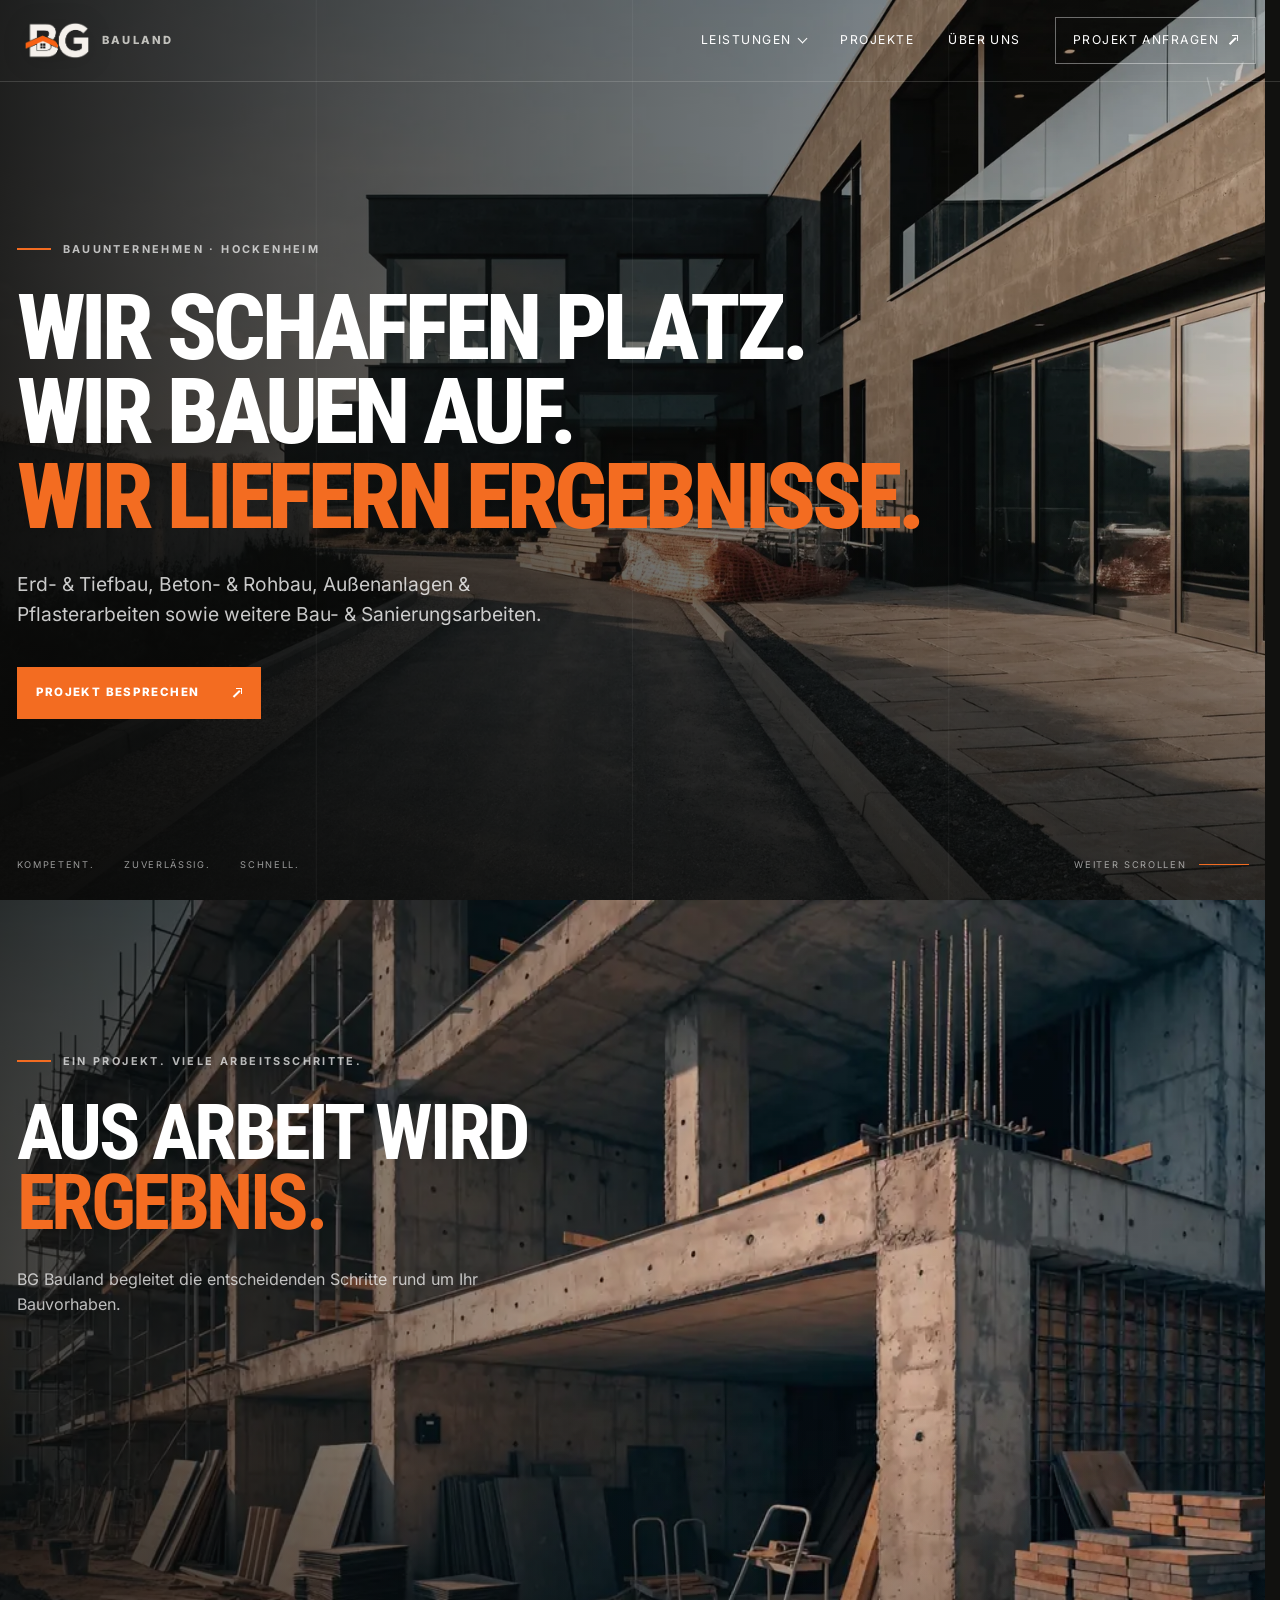
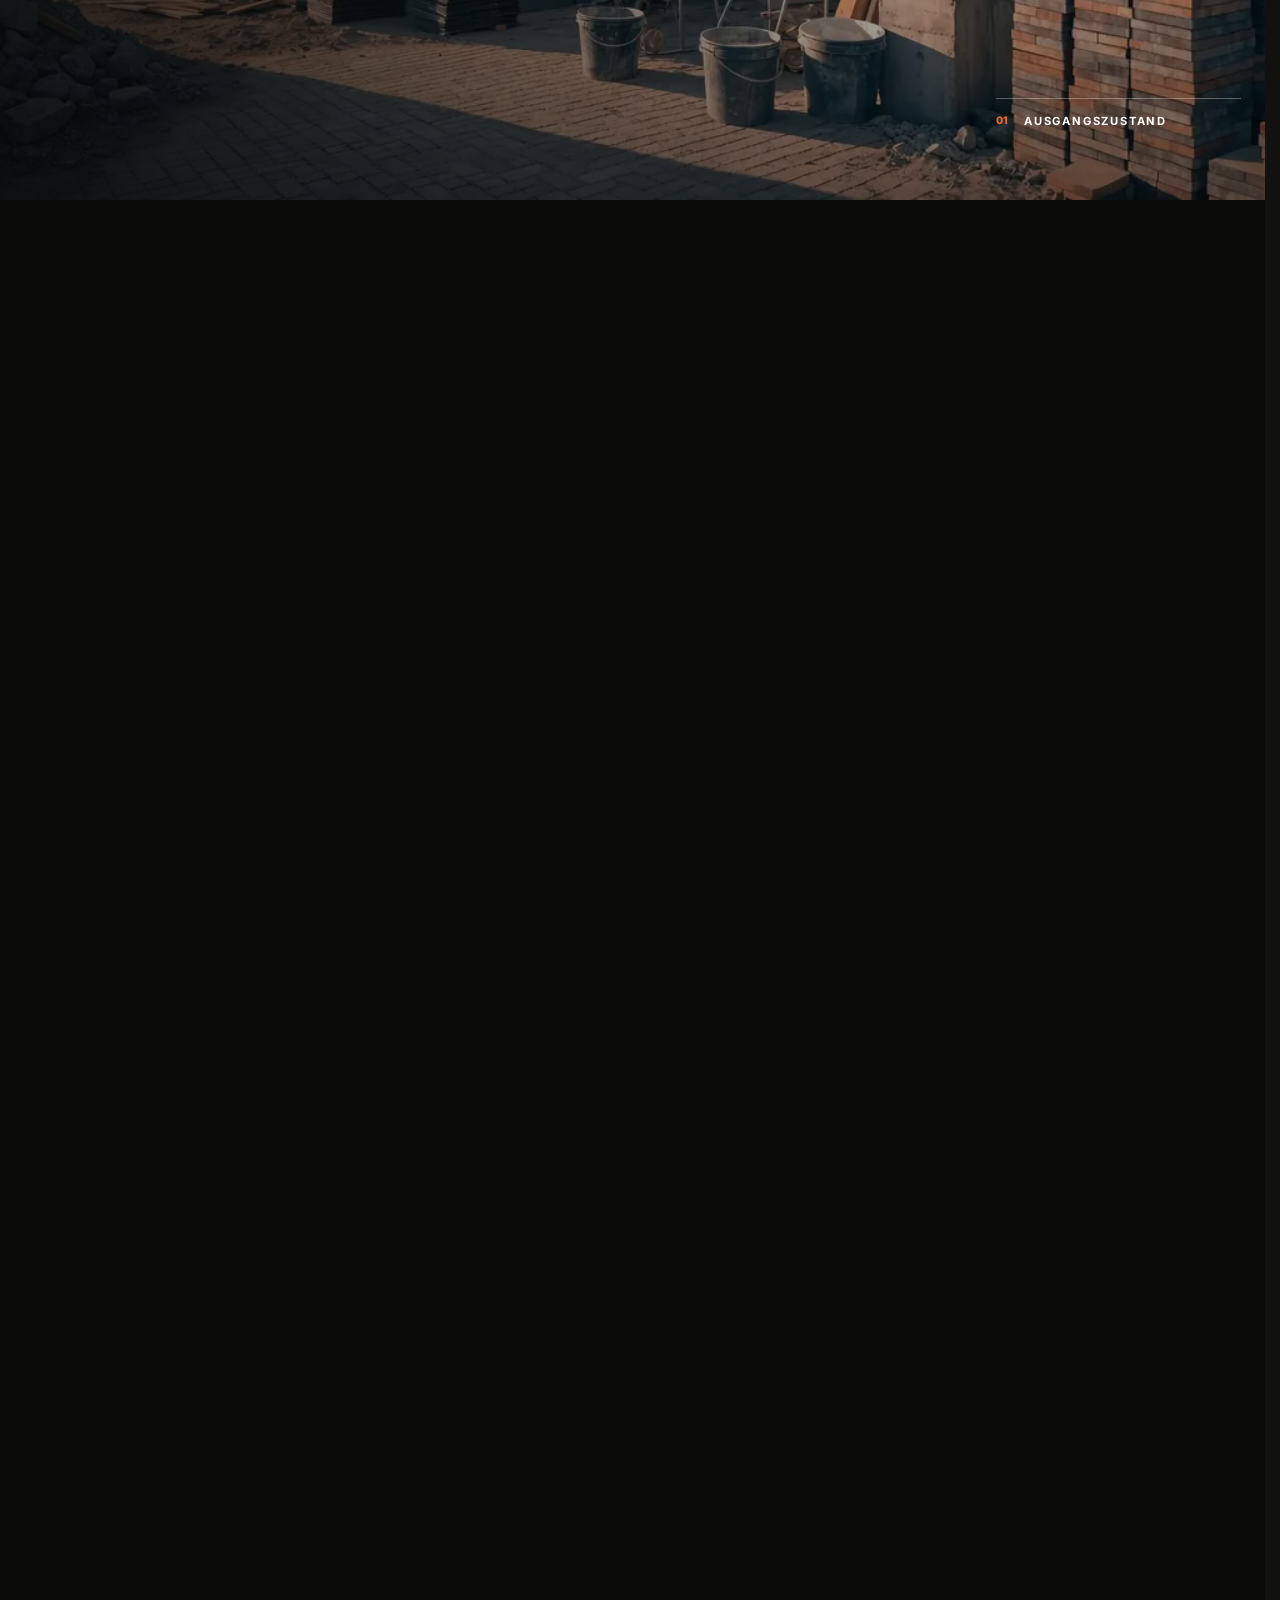
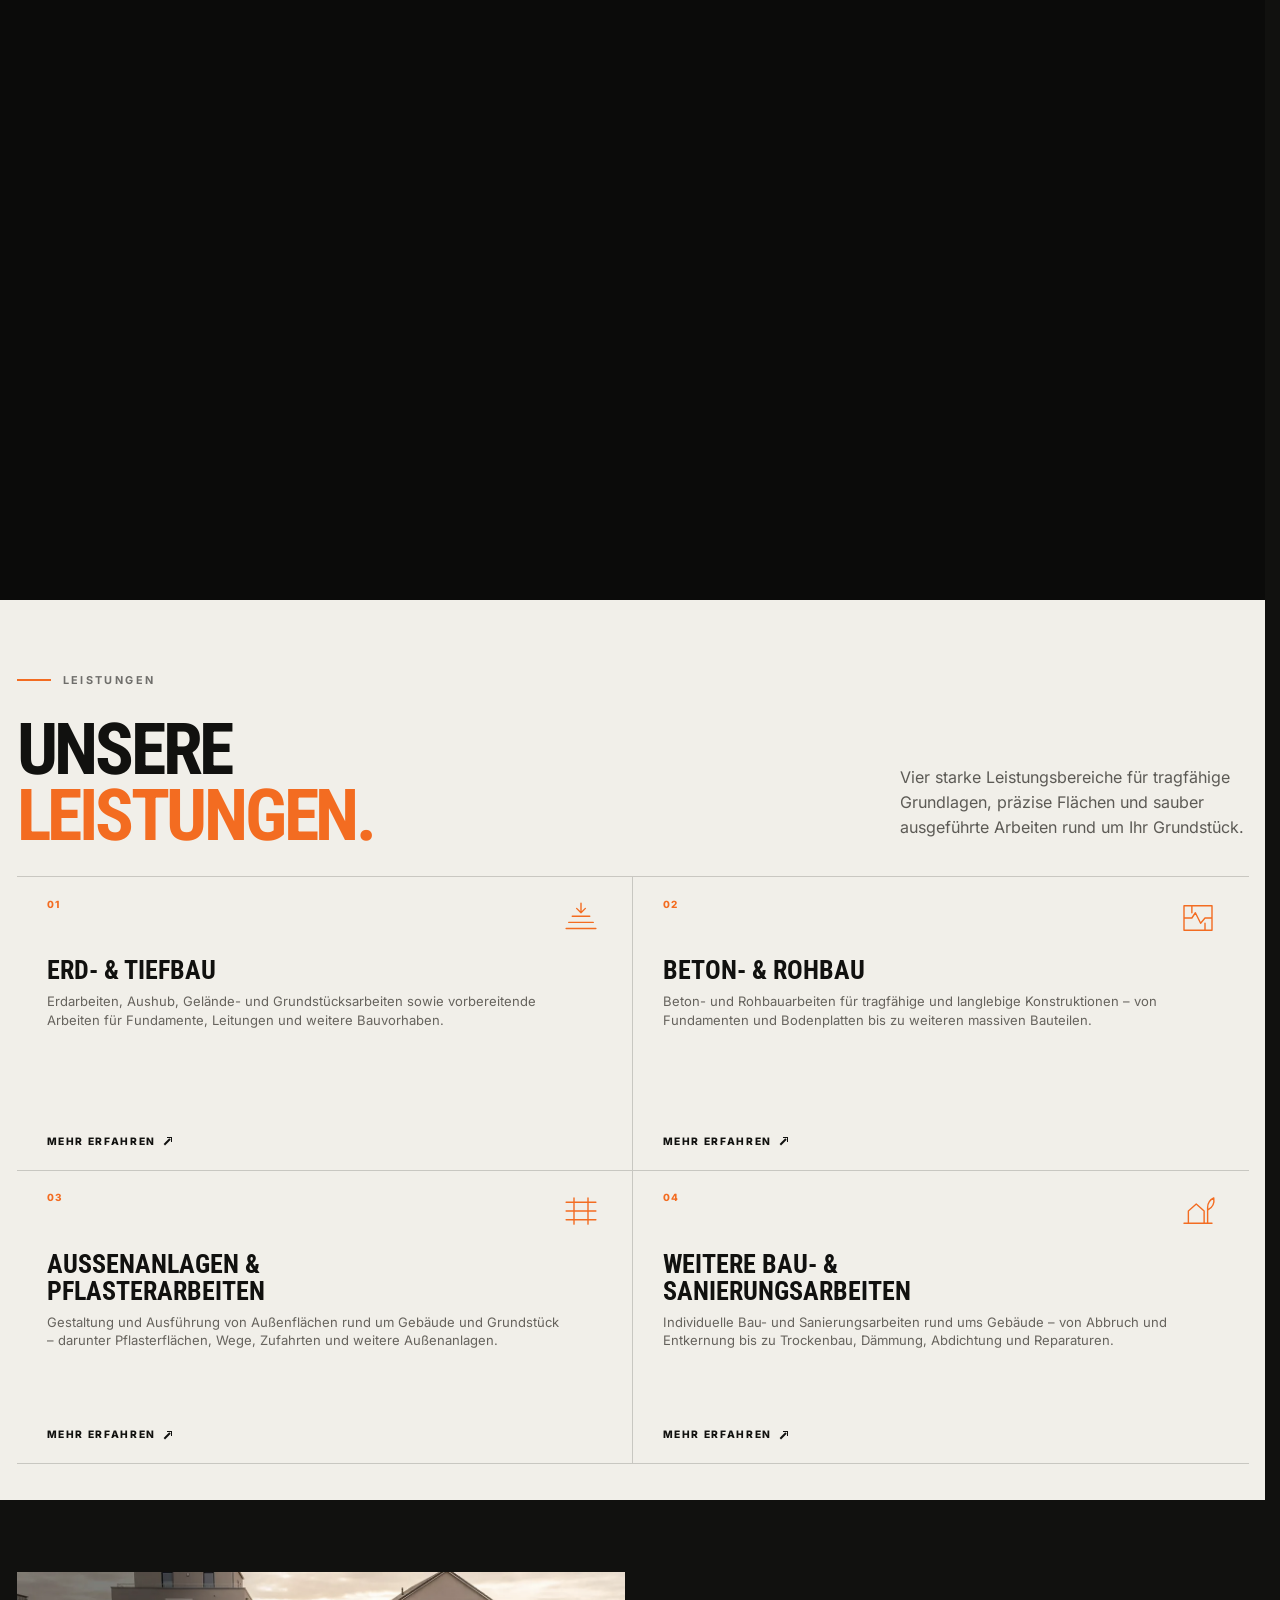
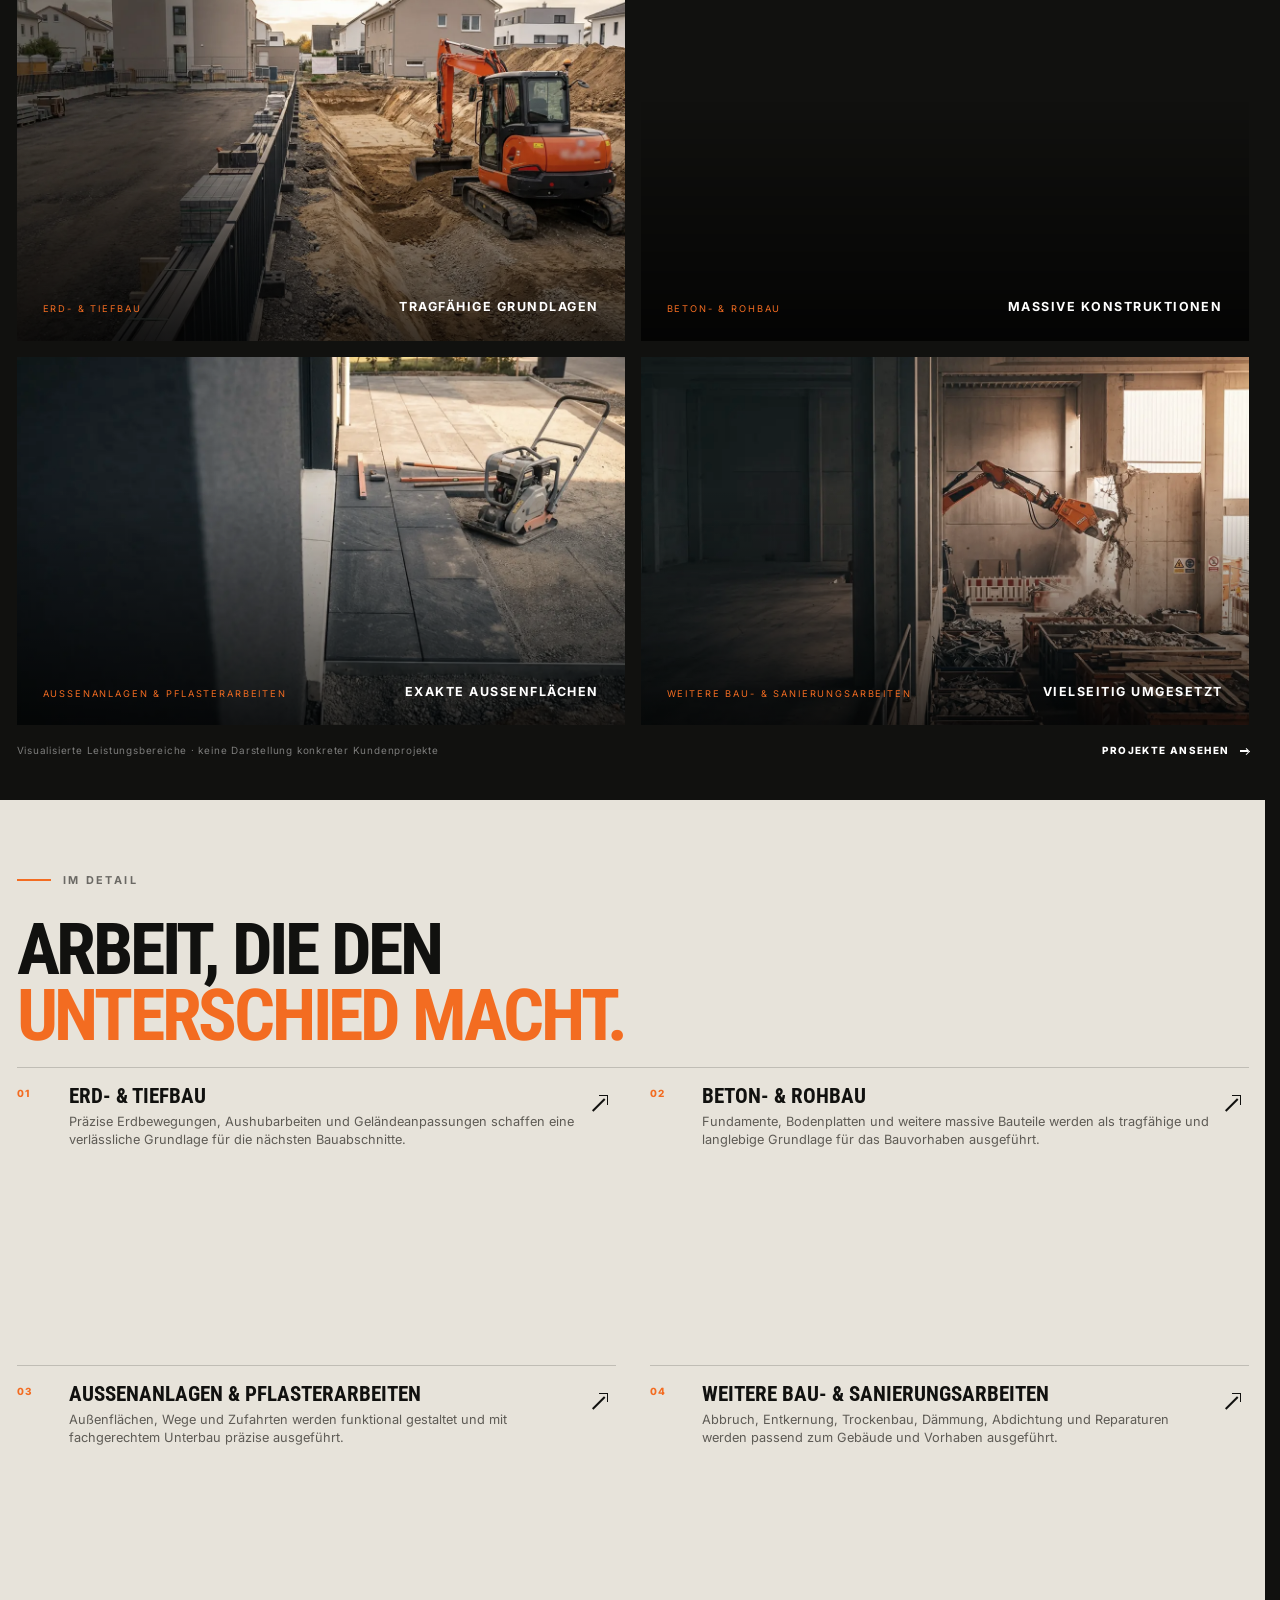
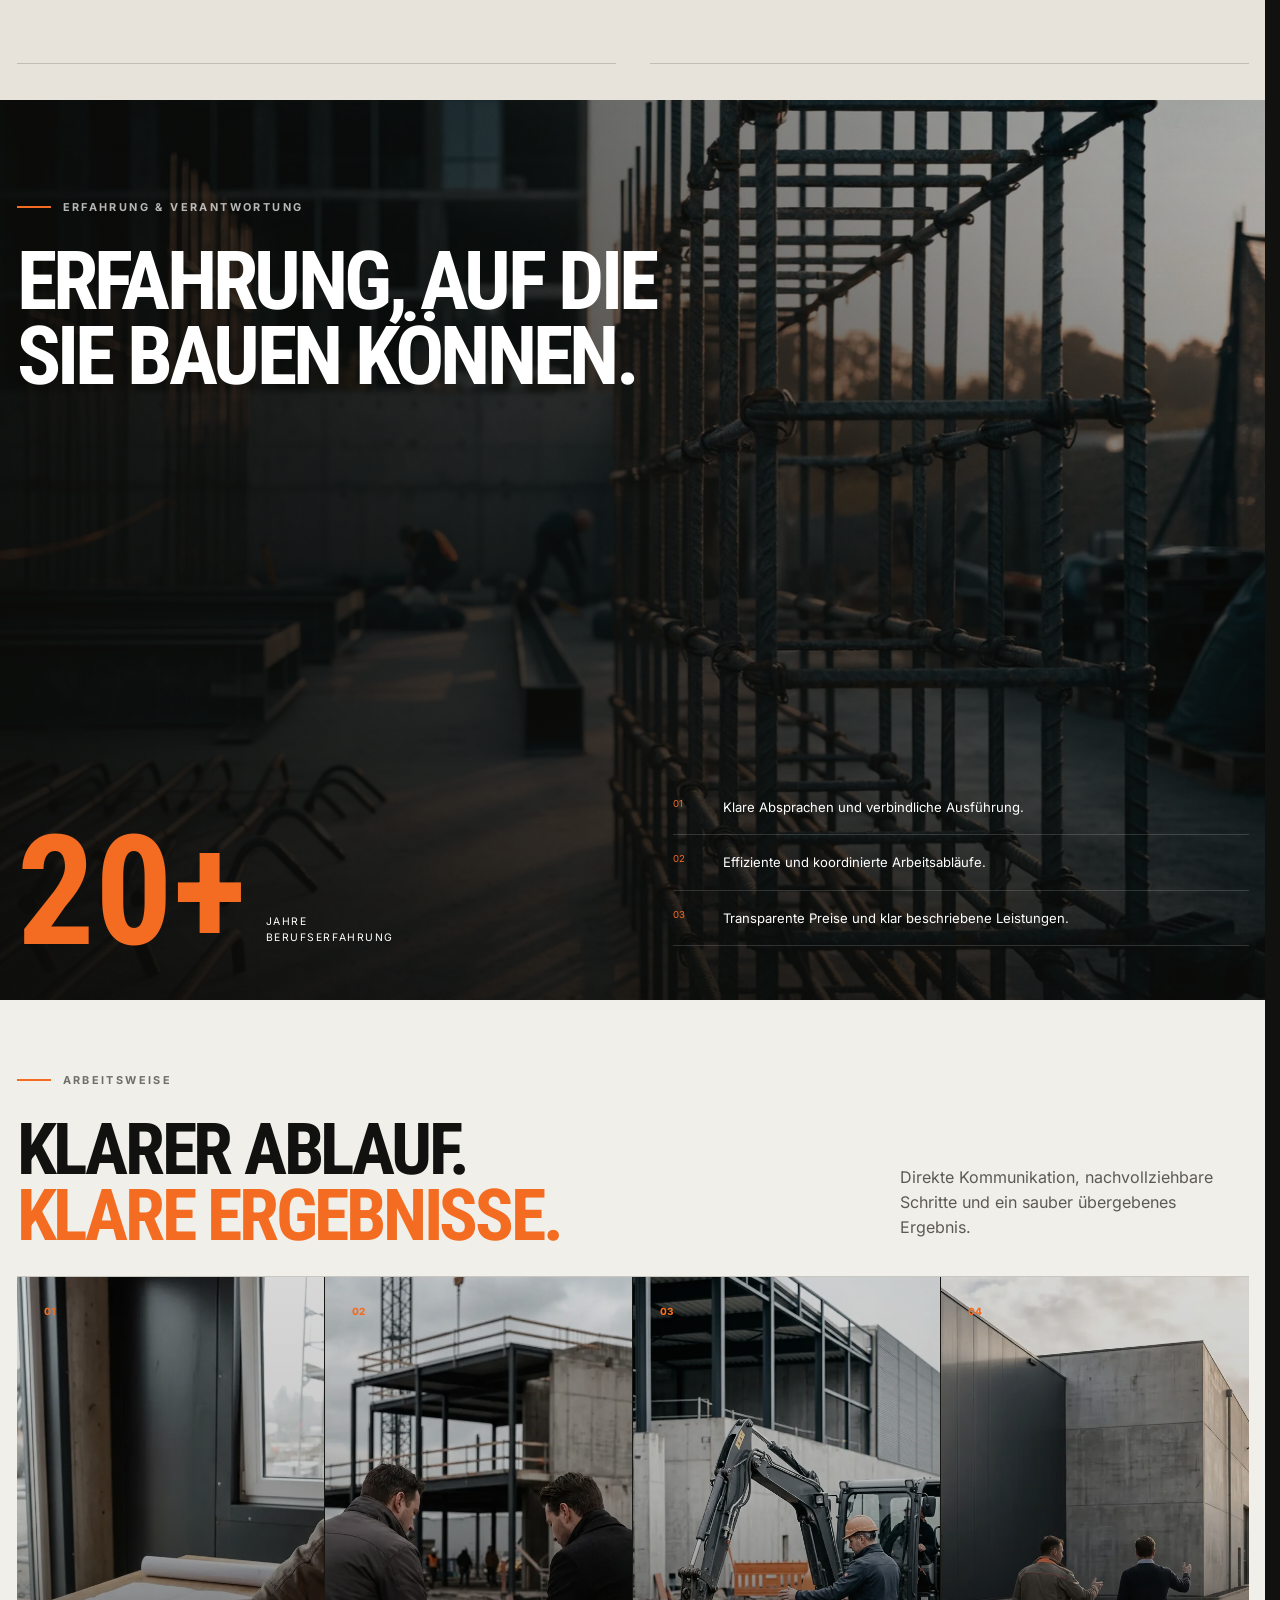
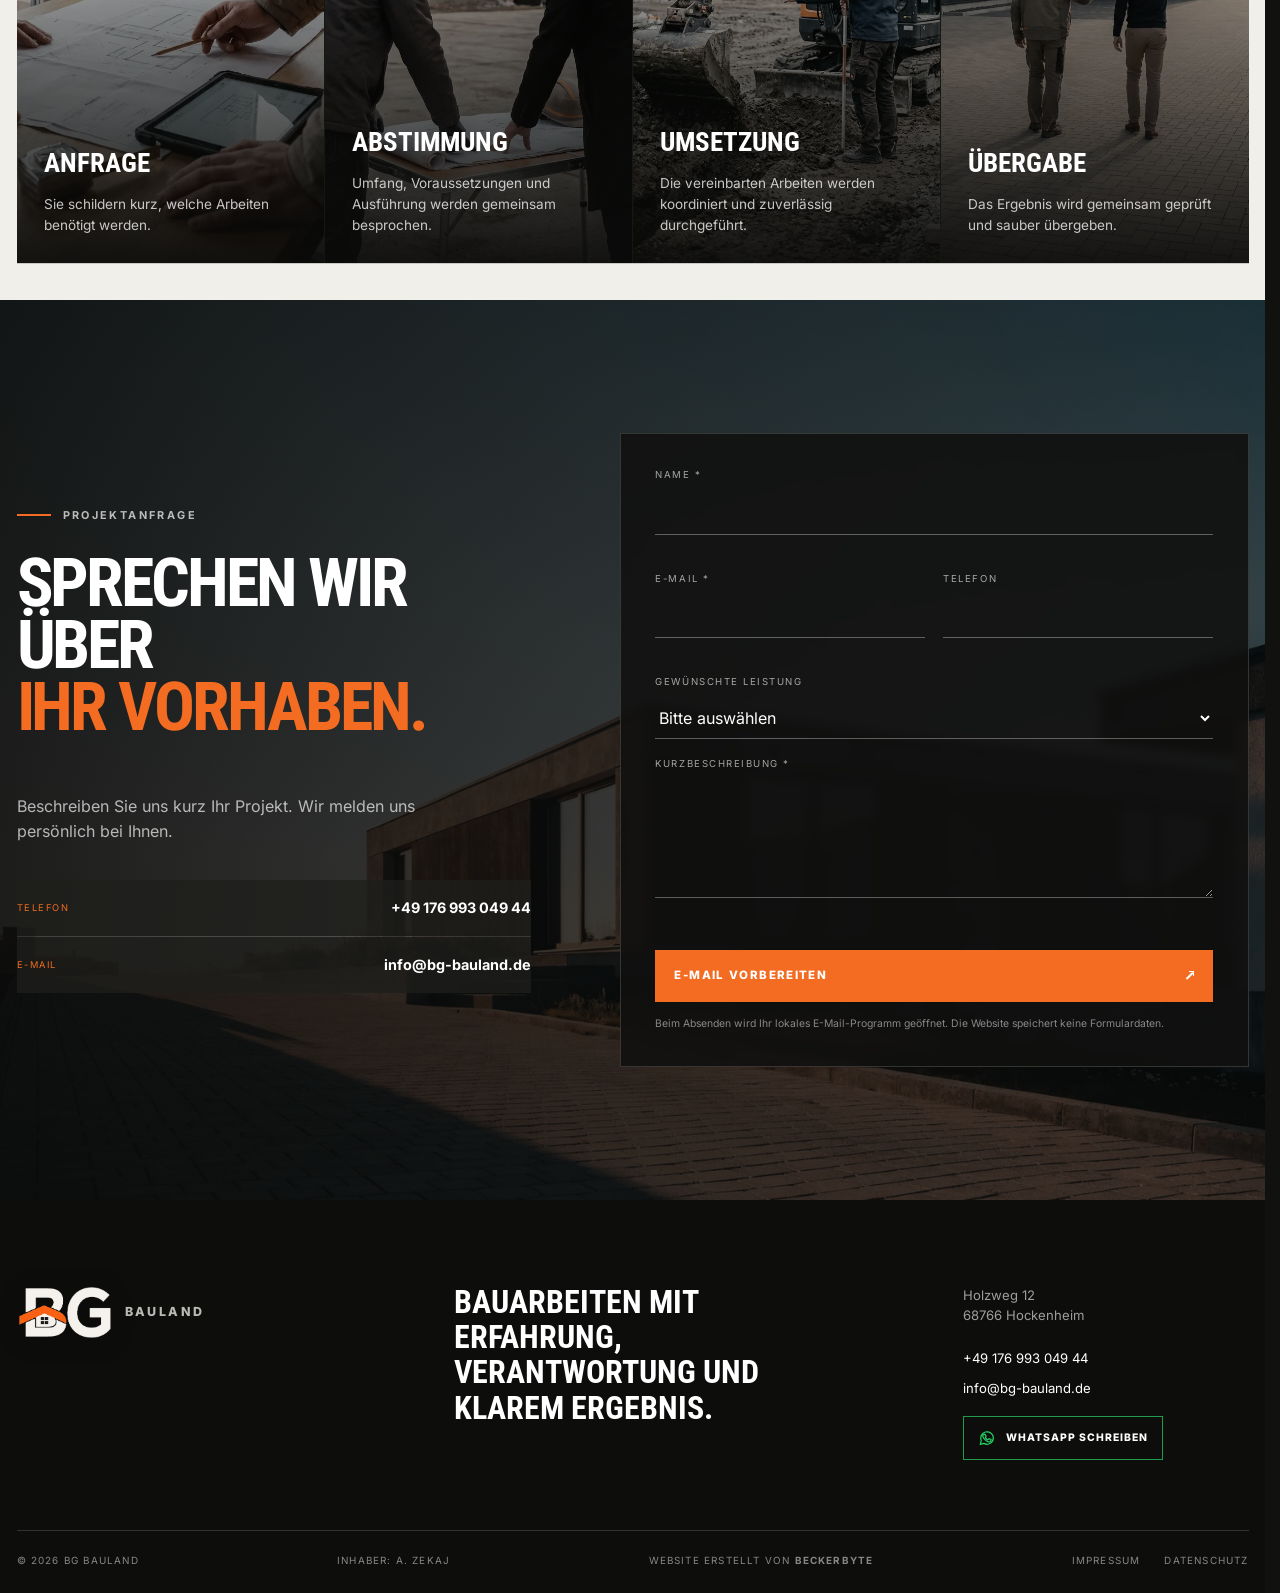
==== commit ca97d0f1: "Add projects, about, and expanded service pages" ====
--- a/index.html
+++ b/index.html
@@ -32,7 +32,7 @@
   <link rel="preload" as="image" href="./assets/images/hero-bg-bauland.webp" fetchpriority="high">
   <link rel="preload" href="./assets/fonts/inter-latin.woff2?v=1" as="font" type="font/woff2" crossorigin>
   <link rel="preload" href="./assets/fonts/roboto-condensed-latin.woff2?v=1" as="font" type="font/woff2" crossorigin>
-  <link rel="stylesheet" href="./styles.css?v=24">
+  <link rel="stylesheet" href="./styles.css?v=26">
   <script type="application/ld+json">
   {
     "@context": "https://schema.org",
@@ -61,7 +61,7 @@
     }
   }
   </script>
-  <script src="./app.js?v=16" defer></script>
+  <script src="./app.js?v=17" defer></script>
 </head>
 <body>
   <div class="site-preloader" data-preloader role="region" aria-label="BG Bauland wird vorbereitet" aria-busy="true">
@@ -104,13 +104,13 @@
         <button class="nav-services-toggle" type="button" aria-expanded="false" aria-controls="service-menu">Leistungen <span class="nav-chevron" aria-hidden="true"></span></button>
         <div class="nav-services-menu" id="service-menu">
           <a href="./erd-tiefbau/">Erd- &amp; Tiefbau</a>
-          <a href="#beton-rohbau">Beton- &amp; Rohbau</a>
+          <a href="./beton-rohbau/">Beton- &amp; Rohbau</a>
           <a href="./aussenanlagen/">Außenanlagen &amp; Pflasterarbeiten</a>
-          <a href="./abbrucharbeiten/">Weitere Bau- &amp; Sanierungsarbeiten</a>
-        </div>
-      </div>
-      <a href="#erfahrung">Erfahrung</a>
-      <a href="#arbeitsweise">Arbeitsweise</a>
+          <a href="./bau-sanierungsarbeiten/">Weitere Bau- &amp; Sanierungsarbeiten</a>
+        </div>
+      </div>
+      <a href="./projekte/">Projekte</a>
+      <a href="./ueber-uns/">Über uns</a>
       <a class="nav-cta" href="#kontakt">Projekt anfragen <span class="arrow-icon arrow-up" aria-hidden="true"></span></a>
     </nav>
   </header>
@@ -167,21 +167,21 @@
         </div>
         <div class="service-index">
           <article class="service-card reveal"><span>01</span><svg class="service-icon" viewBox="0 0 48 48" aria-hidden="true"><path d="M7 36h34M10 29h28M14 22h20M24 7v11M19 13l5 5 5-5"/></svg><h3>Erd- &amp; Tiefbau</h3><p>Erdarbeiten, Aushub, Gelände- und Grundstücksarbeiten sowie vorbereitende Arbeiten für Fundamente, Leitungen und weitere Bauvorhaben.</p><a href="./erd-tiefbau/">Mehr erfahren <span class="arrow-icon arrow-up" aria-hidden="true"></span></a></article>
-          <article class="service-card reveal"><span>02</span><svg class="service-icon" viewBox="0 0 48 48" aria-hidden="true"><path d="M8 38h32V10H8v28ZM8 24h9l4-6 6 12 5-6h8M17 10v8M32 30v8"/></svg><h3>Beton- &amp; Rohbau</h3><p>Beton- und Rohbauarbeiten für tragfähige und langlebige Konstruktionen – von Fundamenten und Bodenplatten bis zu weiteren massiven Bauteilen.</p><a href="#beton-rohbau">Mehr erfahren <span class="arrow-icon arrow-up" aria-hidden="true"></span></a></article>
+          <article class="service-card reveal"><span>02</span><svg class="service-icon" viewBox="0 0 48 48" aria-hidden="true"><path d="M8 38h32V10H8v28ZM8 24h9l4-6 6 12 5-6h8M17 10v8M32 30v8"/></svg><h3>Beton- &amp; Rohbau</h3><p>Beton- und Rohbauarbeiten für tragfähige und langlebige Konstruktionen – von Fundamenten und Bodenplatten bis zu weiteren massiven Bauteilen.</p><a href="./beton-rohbau/">Mehr erfahren <span class="arrow-icon arrow-up" aria-hidden="true"></span></a></article>
           <article class="service-card reveal"><span>03</span><svg class="service-icon" viewBox="0 0 48 48" aria-hidden="true"><path d="M7 14h34M7 24h34M7 34h34M16 9v30M32 9v30"/></svg><h3>Außenanlagen &amp; Pflasterarbeiten</h3><p>Gestaltung und Ausführung von Außenflächen rund um Gebäude und Grundstück – darunter Pflasterflächen, Wege, Zufahrten und weitere Außenanlagen.</p><a href="./aussenanlagen/">Mehr erfahren <span class="arrow-icon arrow-up" aria-hidden="true"></span></a></article>
-          <article class="service-card reveal"><span>04</span><svg class="service-icon" viewBox="0 0 48 48" aria-hidden="true"><path d="M8 38h32M13 38V24l9-8 9 8v14M35 20c0-5 3-9 7-11 1 6-1 11-7 14M35 20v18"/></svg><h3>Weitere Bau- &amp; Sanierungsarbeiten</h3><p>Individuelle Bau- und Sanierungsarbeiten rund ums Gebäude – von Abbruch und Entkernung bis zu Trockenbau, Dämmung, Abdichtung und Reparaturen.</p><a href="./abbrucharbeiten/">Mehr erfahren <span class="arrow-icon arrow-up" aria-hidden="true"></span></a></article>
-        </div>
-      </div>
-    </section>
-
-    <section class="project-strip" aria-label="Ausgewählte Leistungsbereiche">
+          <article class="service-card reveal"><span>04</span><svg class="service-icon" viewBox="0 0 48 48" aria-hidden="true"><path d="M8 38h32M13 38V24l9-8 9 8v14M35 20c0-5 3-9 7-11 1 6-1 11-7 14M35 20v18"/></svg><h3>Weitere Bau- &amp; Sanierungsarbeiten</h3><p>Individuelle Bau- und Sanierungsarbeiten rund ums Gebäude – von Abbruch und Entkernung bis zu Trockenbau, Dämmung, Abdichtung und Reparaturen.</p><a href="./bau-sanierungsarbeiten/">Mehr erfahren <span class="arrow-icon arrow-up" aria-hidden="true"></span></a></article>
+        </div>
+      </div>
+    </section>
+
+    <section class="project-strip" id="projekte" aria-label="Ausgewählte Leistungsbereiche">
       <div class="shell project-grid">
         <figure class="project-image reveal"><img src="./assets/images/service-erd-tiefbau.webp" width="1376" height="768" loading="lazy" decoding="async" fetchpriority="low" alt="Baugrube mit Bagger bei präzisen Erd- und Tiefbauarbeiten"><figcaption><span>Erd- &amp; Tiefbau</span><strong>Tragfähige Grundlagen</strong></figcaption></figure>
         <figure class="project-image reveal"><img src="./assets/images/reinforcement.webp" width="1920" height="1080" loading="lazy" decoding="async" fetchpriority="low" alt="Vorbereitete Bewehrung für tragfähige Beton- und Rohbauarbeiten"><figcaption><span>Beton- &amp; Rohbau</span><strong>Massive Konstruktionen</strong></figcaption></figure>
         <figure class="project-image reveal"><img src="./assets/images/service-pflasterarbeiten.webp" width="1376" height="768" loading="lazy" decoding="async" fetchpriority="low" alt="Präzise vorbereitete Pflasterfläche als Teil einer Außenanlage"><figcaption><span>Außenanlagen &amp; Pflasterarbeiten</span><strong>Exakte Außenflächen</strong></figcaption></figure>
         <figure class="project-image reveal"><img src="./assets/images/service-abbrucharbeiten.webp" width="1376" height="768" loading="lazy" decoding="async" fetchpriority="low" alt="Vorbereitende Abbrucharbeit im Rahmen einer Sanierung"><figcaption><span>Weitere Bau- &amp; Sanierungsarbeiten</span><strong>Vielseitig umgesetzt</strong></figcaption></figure>
       </div>
-      <p class="image-disclaimer shell">Visualisierte Leistungsbereiche · keine Darstellung konkreter Kundenprojekte</p>
+      <p class="image-disclaimer shell"><span>Visualisierte Leistungsbereiche · keine Darstellung konkreter Kundenprojekte</span><a class="project-strip-link" href="./projekte/">Projekte ansehen <span class="arrow-icon arrow-right" aria-hidden="true"></span></a></p>
     </section>
 
     <section class="section details" aria-labelledby="details-title">
@@ -190,14 +190,14 @@
         <h2 id="details-title" class="reveal">Arbeit, die den<br><em>Unterschied macht.</em></h2>
         <div class="detail-list">
           <article class="detail-row reveal" id="erd-tiefbau"><span class="detail-no">01</span><div><h3>Erd- &amp; Tiefbau</h3><p>Präzise Erdbewegungen, Aushubarbeiten und Geländeanpassungen schaffen eine verlässliche Grundlage für die nächsten Bauabschnitte.</p></div><a class="detail-page-link" href="./erd-tiefbau/" aria-label="Mehr über Erd- und Tiefbau erfahren"><span class="detail-mark arrow-icon arrow-up" aria-hidden="true"></span></a></article>
-          <article class="detail-row reveal" id="beton-rohbau"><span class="detail-no">02</span><div><h3>Beton- &amp; Rohbau</h3><p>Fundamente, Bodenplatten und weitere massive Bauteile werden als tragfähige und langlebige Grundlage für das Bauvorhaben ausgeführt.</p></div><a class="detail-page-link" href="#kontakt" aria-label="Beton- und Rohbauprojekt anfragen"><span class="detail-mark arrow-icon arrow-up" aria-hidden="true"></span></a></article>
+          <article class="detail-row reveal" id="beton-rohbau"><span class="detail-no">02</span><div><h3>Beton- &amp; Rohbau</h3><p>Fundamente, Bodenplatten und weitere massive Bauteile werden als tragfähige und langlebige Grundlage für das Bauvorhaben ausgeführt.</p></div><a class="detail-page-link" href="./beton-rohbau/" aria-label="Mehr über Beton- und Rohbau erfahren"><span class="detail-mark arrow-icon arrow-up" aria-hidden="true"></span></a></article>
           <article class="detail-row reveal" id="aussenanlagen-pflaster"><span class="detail-no">03</span><div><h3>Außenanlagen &amp; Pflasterarbeiten</h3><p>Außenflächen, Wege und Zufahrten werden funktional gestaltet und mit fachgerechtem Unterbau präzise ausgeführt.</p></div><a class="detail-page-link" href="./aussenanlagen/" aria-label="Mehr über Außenanlagen und Pflasterarbeiten erfahren"><span class="detail-mark arrow-icon arrow-up" aria-hidden="true"></span></a></article>
-          <article class="detail-row reveal" id="bau-sanierung"><span class="detail-no">04</span><div><h3>Weitere Bau- &amp; Sanierungsarbeiten</h3><p>Abbruch, Entkernung, Trockenbau, Dämmung, Abdichtung und Reparaturen werden passend zum Gebäude und Vorhaben ausgeführt.</p></div><a class="detail-page-link" href="./abbrucharbeiten/" aria-label="Mehr über weitere Bau- und Sanierungsarbeiten erfahren"><span class="detail-mark arrow-icon arrow-up" aria-hidden="true"></span></a></article>
-        </div>
-      </div>
-    </section>
-
-    <section class="experience" id="erfahrung" aria-labelledby="experience-title">
+          <article class="detail-row reveal" id="bau-sanierung"><span class="detail-no">04</span><div><h3>Weitere Bau- &amp; Sanierungsarbeiten</h3><p>Abbruch, Entkernung, Trockenbau, Dämmung, Abdichtung und Reparaturen werden passend zum Gebäude und Vorhaben ausgeführt.</p></div><a class="detail-page-link" href="./bau-sanierungsarbeiten/" aria-label="Mehr über weitere Bau- und Sanierungsarbeiten erfahren"><span class="detail-mark arrow-icon arrow-up" aria-hidden="true"></span></a></article>
+        </div>
+      </div>
+    </section>
+
+    <section class="experience" id="ueber-uns" aria-labelledby="experience-title">
           <img src="./assets/images/reinforcement.webp" width="1920" height="1080" loading="lazy" decoding="async" fetchpriority="low" alt="Präzise vorbereitete Bewehrungsstahl-Konstruktion">
       <div class="experience-shade"></div>
       <div class="shell experience-content">
--- a/styles.css
+++ b/styles.css
@@ -2,6 +2,7 @@
 @font-face{font-family:"Roboto Condensed";font-style:normal;font-weight:700 800;font-display:swap;src:url("./assets/fonts/roboto-condensed-latin.woff2?v=1") format("woff2")}
 :root{--ink:#11110f;--ink-soft:#1a1a17;--paper:#f1efe9;--paper-2:#e7e3da;--orange:#f36c21;--line:rgba(17,17,15,.18);--light-line:rgba(241,239,234,.16);--shell:min(1240px,calc(100vw - 48px));--display:"Roboto Condensed","Arial Narrow","Helvetica Neue",Arial,sans-serif;--body:"Inter",Arial,sans-serif}
 .detail-row{scroll-margin-top:112px}
+#leistungen,#projekte,#ueber-uns,#kontakt,#einblicke,#arbeitsweise{scroll-margin-top:82px}
 *{box-sizing:border-box}html{scroll-behavior:smooth}body{margin:0;background:var(--paper);color:var(--ink);font-family:var(--body);font-size:16px;line-height:1.55;-webkit-font-smoothing:antialiased}body.menu-open{overflow:hidden}img,video,canvas{display:block;max-width:100%}a{color:inherit;text-decoration:none}button,input,select,textarea{font:inherit}button{color:inherit}.shell{width:var(--shell);margin-inline:auto}.sr-only{position:absolute;width:1px;height:1px;padding:0;margin:-1px;overflow:hidden;clip:rect(0,0,0,0);white-space:nowrap;border:0}.skip-link{position:fixed;left:16px;top:12px;z-index:200;background:var(--orange);color:#fff;padding:12px 18px;transform:translateY(-150%);transition:transform .2s}.skip-link:focus{transform:none}:focus-visible{outline:3px solid var(--orange);outline-offset:4px}
 .site-header{position:fixed;z-index:100;top:0;left:0;width:100%;height:82px;padding:0 max(24px,calc((100vw - 1240px)/2));display:flex;align-items:center;justify-content:space-between;color:#fff;border-bottom:1px solid var(--light-line);transition:background .3s,height .3s}.site-header.is-scrolled{height:70px;background:rgba(17,17,15,.94);backdrop-filter:blur(12px)}.brand{display:flex;align-items:center;gap:12px;z-index:102}.brand-logo{width:66px;height:auto;filter:drop-shadow(0 3px 12px rgba(0,0,0,.18))}.brand-name{font-size:.7rem;font-weight:800;line-height:1;text-transform:uppercase;letter-spacing:.2em;color:rgba(241,239,233,.76)}.brand-footer .brand-logo{width:96px}.brand-footer .brand-name{font-size:.78rem}.site-nav{display:flex;align-items:center;gap:34px;font-size:.76rem;text-transform:uppercase;letter-spacing:.12em}.site-nav>a:not(.nav-cta){position:relative;padding-block:8px}.site-nav>a:not(.nav-cta)::after{content:"";position:absolute;left:0;bottom:0;width:0;height:1px;background:var(--orange);transition:width .25s}.site-nav>a:hover::after{width:100%}.nav-cta{padding:13px 17px;border:1px solid rgba(255,255,255,.4);transition:background .2s,border-color .2s}.nav-cta:hover{background:var(--orange);border-color:var(--orange)}.menu-toggle{display:none;background:transparent;border:0;width:48px;height:48px;position:relative;z-index:102}.menu-toggle>span:not(.sr-only){position:absolute;left:10px;width:28px;height:1px;background:#fff;transition:.25s}.menu-toggle>span:nth-child(2){top:19px}.menu-toggle>span:nth-child(3){top:28px}.menu-open .menu-toggle>span:nth-child(2){transform:translateY(4px) rotate(45deg)}.menu-open .menu-toggle>span:nth-child(3){transform:translateY(-5px) rotate(-45deg)}
 .hero{height:max(760px,100svh);min-height:680px;position:relative;display:flex;align-items:center;background:#111;overflow:hidden;color:#fff}.hero-media,.hero-shade,.hero-grid{position:absolute;inset:0;width:100%;height:100%}.hero-media{object-fit:cover;object-position:center}.hero-shade{background:linear-gradient(90deg,rgba(10,10,9,.9) 0%,rgba(10,10,9,.5) 50%,rgba(10,10,9,.2) 100%),linear-gradient(0deg,rgba(10,10,9,.65),transparent 50%)}.hero-grid{opacity:.18;background-image:linear-gradient(to right,transparent calc(25% - 1px),rgba(255,255,255,.25) 25%,transparent calc(25% + 1px)),linear-gradient(to right,transparent calc(50% - 1px),rgba(255,255,255,.25) 50%,transparent calc(50% + 1px)),linear-gradient(to right,transparent calc(75% - 1px),rgba(255,255,255,.25) 75%,transparent calc(75% + 1px))}.hero-content{position:relative;padding-top:60px}.eyebrow{display:flex;align-items:center;gap:12px;margin:0 0 28px;font-size:.68rem;font-weight:700;letter-spacing:.22em;text-transform:uppercase;color:rgba(255,255,255,.7)}.eyebrow>span{width:34px;height:2px;background:var(--orange)}.eyebrow-dark{color:rgba(17,17,15,.58)}h1,h2,h3,p{margin-top:0}h1,h2{font-family:var(--display);text-transform:uppercase;letter-spacing:-.045em;line-height:.92}h1{max-width:930px;margin-bottom:30px;font-size:clamp(3.4rem,7.2vw,7.2rem);font-weight:800}h1 em,h2 em{font-style:normal;color:var(--orange)}.hero-lead{max-width:590px;font-size:clamp(1rem,1.5vw,1.2rem);color:rgba(255,255,255,.78)}.hero-actions{display:flex;align-items:center;gap:32px;margin-top:38px}.button{display:inline-flex;align-items:center;justify-content:space-between;gap:32px;min-height:52px;padding:14px 18px;border:1px solid transparent;text-transform:uppercase;letter-spacing:.12em;font-size:.72rem;font-weight:800;cursor:pointer}.button-primary{background:var(--orange);color:#fff}.button-primary:hover{background:#d95610}.text-link{font-size:.78rem;font-weight:700;letter-spacing:.07em;padding:10px 0;border-bottom:1px solid rgba(255,255,255,.35)}.hero-foot{position:absolute;bottom:28px;left:50%;transform:translateX(-50%);display:flex;gap:30px;align-items:center;text-transform:uppercase;letter-spacing:.18em;font-size:.58rem;color:rgba(255,255,255,.58)}.hero-foot .scroll-cue{margin-left:auto;display:flex;align-items:center;gap:12px}.scroll-cue i{display:block;width:50px;height:1px;background:rgba(255,255,255,.5);position:relative;overflow:hidden}.scroll-cue i::after{content:"";position:absolute;inset:0;background:var(--orange);animation:scroll-line 1.8s infinite}@keyframes scroll-line{from{transform:translateX(-100%)}to{transform:translateX(100%)}}
@@ -545,3 +546,104 @@
   .preloader-pending .hero-media,.preloader-pending .hero-content>* , .preloader-pending .hero-foot{transform:none}
   .preloader-revealing .hero-media,.preloader-revealing .hero-content>* , .preloader-revealing .hero-foot{transition-duration:.12s;transition-delay:0s}
 }
+
+/* Shared navigation and editorial pages. */
+.site-nav>a[aria-current="page"]::after{width:100%}
+.project-strip .image-disclaimer{display:flex!important;align-items:center;justify-content:space-between;gap:24px}
+.project-strip-link{display:inline-flex;align-items:center;gap:10px;flex:0 0 auto;color:#fff;font-weight:800;letter-spacing:.14em;text-transform:uppercase;transition:color .2s ease}
+.project-strip-link:hover,.project-strip-link:focus-visible{color:var(--orange)}
+
+.editorial-hero .service-hero-content{max-width:1240px}
+.editorial-hero h1{max-width:1050px}
+.editorial-intro,.projects-showcase,.about-experience,.related-services{min-height:100dvh}
+.editorial-intro{display:flex;align-items:center;padding:clamp(76px,9dvh,110px) 0;background:var(--paper)}
+.editorial-intro-grid{display:grid;grid-template-columns:.82fr 1.18fr;gap:clamp(48px,7vw,100px);align-items:start}
+.editorial-intro h2,.projects-showcase h2,.about-experience h2,.related-services h2{margin:0;font-size:clamp(3rem,7.4dvh,5.8rem)}
+.editorial-copy{max-width:720px}
+.editorial-copy>p{font-size:1.05rem;line-height:1.75;color:#57544e}
+.editorial-copy>p:first-child{font-size:1.22rem;color:var(--ink)}
+.editorial-notice{margin-top:34px;padding:20px 22px;border-left:3px solid var(--orange);background:var(--paper-2);font-size:.88rem!important}
+.editorial-facts{display:grid;grid-template-columns:1fr 1fr;margin-top:40px;border-top:1px solid var(--line);border-bottom:1px solid var(--line)}
+.editorial-facts>div{display:grid;grid-template-columns:auto 1fr;gap:18px;align-items:end;padding:24px 0}
+.editorial-facts>div:first-child{padding-right:24px;border-right:1px solid var(--line)}
+.editorial-facts>div:last-child{padding-left:24px}
+.editorial-facts strong{font-family:var(--display);font-size:3rem;line-height:.8;color:var(--orange)}
+.editorial-facts span{font-size:.66rem;font-weight:800;letter-spacing:.12em;text-transform:uppercase}
+
+.projects-showcase{display:flex;align-items:center;padding:clamp(76px,8dvh,96px) 0;background:var(--ink);color:#fff}
+.projects-showcase-head{display:grid;grid-template-columns:.55fr 1.45fr;gap:50px;align-items:end;margin-bottom:clamp(24px,4dvh,42px)}
+.projects-showcase-head .eyebrow{align-self:start;margin-top:7px}
+.projects-page-grid{display:grid;grid-template-columns:repeat(2,minmax(0,1fr));grid-auto-rows:clamp(245px,31dvh,340px);gap:14px}
+.project-feature{position:relative;min-width:0;overflow:hidden;margin:0;background:#171714}
+.project-feature>a{position:absolute;inset:0;display:block;color:#fff}
+.project-feature img,.project-feature-shade{position:absolute;inset:0;width:100%;height:100%}
+.project-feature img{object-fit:cover;filter:saturate(.75);transition:transform .65s ease,filter .65s ease}
+.project-feature-shade{background:linear-gradient(180deg,rgba(10,10,9,.08),rgba(10,10,9,.88))}
+.project-feature>a>div{position:absolute;z-index:1;right:26px;bottom:24px;left:26px}
+.project-feature small{display:block;margin-bottom:12px;color:var(--orange);font-size:.58rem;font-weight:800;letter-spacing:.14em;text-transform:uppercase}
+.project-feature h3{max-width:520px;margin:0 0 18px;font-family:var(--display);font-size:clamp(1.8rem,3vw,2.75rem);line-height:.98;text-transform:uppercase}
+.project-feature div>span{display:inline-flex;align-items:center;gap:10px;font-size:.62rem;font-weight:800;letter-spacing:.14em;text-transform:uppercase}
+@media(hover:hover){.project-feature:hover img{transform:scale(1.035);filter:saturate(.95)}}
+
+.about-experience{position:relative;display:flex;align-items:center;overflow:hidden;background:#111;color:#fff}
+.about-experience>img,.about-experience-shade{position:absolute;inset:0;width:100%;height:100%}
+.about-experience>img{object-fit:cover}
+.about-experience-shade{background:linear-gradient(90deg,rgba(10,10,9,.93),rgba(10,10,9,.48)),linear-gradient(0deg,rgba(10,10,9,.72),transparent)}
+.about-experience-content{position:relative;display:grid;grid-template-columns:1.05fr .95fr;gap:clamp(50px,8vw,120px);align-items:end;padding:clamp(90px,11dvh,130px) 0}
+.about-values{list-style:none;padding:0;margin:0}
+.about-values li{display:grid;grid-template-columns:38px 1fr;padding:22px 0;border-bottom:1px solid var(--light-line)}
+.about-values li>span{grid-row:1/3;color:var(--orange);font-size:.6rem;font-weight:800;letter-spacing:.14em}
+.about-values strong{font-family:var(--display);font-size:1.5rem;text-transform:uppercase}
+.about-values p{margin:6px 0 0;color:rgba(255,255,255,.65);font-size:.86rem}
+.editorial-process{min-height:100dvh}
+
+.related-services{display:flex;align-items:center;padding:clamp(76px,9dvh,110px) 0;background:var(--paper-2)}
+.related-services-head{display:grid;grid-template-columns:.55fr 1.45fr;gap:50px;align-items:end;margin-bottom:clamp(30px,5dvh,52px)}
+.related-services-head .eyebrow{align-self:start;margin-top:7px}
+.related-services-grid{display:grid;grid-template-columns:repeat(2,minmax(0,1fr));border-top:1px solid var(--line)}
+.related-service{min-height:180px;display:grid;grid-template-columns:44px 1fr auto;gap:24px;align-items:center;padding:28px 30px;border-right:1px solid var(--line);border-bottom:1px solid var(--line);transition:background .25s,color .25s}
+.related-service:nth-child(2n){border-right:0}
+.related-service>span{align-self:start;color:var(--orange);font-size:.6rem;font-weight:800;letter-spacing:.14em}
+.related-service strong{font-family:var(--display);font-size:clamp(1.45rem,2.4vw,2.15rem);line-height:1.03;text-transform:uppercase}
+.related-service i{justify-self:end}
+@media(hover:hover){.related-service:hover{background:var(--ink);color:#fff}}
+
+@media(max-width:900px){
+  .editorial-intro,.projects-showcase,.about-experience,.related-services,.editorial-process{min-height:auto}
+  .editorial-intro,.projects-showcase,.related-services{padding:78px 0}
+  .editorial-intro-grid,.about-experience-content{grid-template-columns:1fr;gap:34px}
+  .projects-showcase-head,.related-services-head{grid-template-columns:1fr;gap:10px}
+  .projects-page-grid{grid-auto-rows:280px}
+  .about-experience-content{padding:92px 0 70px}
+  .about-values{max-width:680px}
+  .editorial-process{padding:78px 0 32px}
+}
+
+@media(max-width:600px){
+  .project-strip .image-disclaimer{align-items:flex-start;flex-direction:column;gap:8px}
+  .project-strip-link{font-size:.58rem}
+  .editorial-hero h1{font-size:clamp(2.55rem,12vw,3.35rem)}
+  .editorial-intro,.projects-showcase,.related-services{padding:68px 0}
+  .editorial-intro h2,.projects-showcase h2,.about-experience h2,.related-services h2{font-size:clamp(2.15rem,10vw,2.8rem)}
+  .editorial-copy>p,.editorial-copy>p:first-child{font-size:.94rem;line-height:1.58}
+  .editorial-notice{margin-top:24px;padding:16px 18px;font-size:.78rem!important}
+  .editorial-facts{grid-template-columns:1fr}
+  .editorial-facts>div:first-child,.editorial-facts>div:last-child{padding:18px 0;border-right:0;border-bottom:1px solid var(--line)}
+  .editorial-facts>div:last-child{border-bottom:0}
+  .editorial-facts strong{font-size:2.5rem}
+  .projects-page-grid{grid-template-columns:1fr;grid-auto-rows:245px;gap:10px}
+  .project-feature>a>div{right:18px;bottom:17px;left:18px}
+  .project-feature h3{margin-bottom:12px;font-size:1.75rem}
+  .about-experience-content{padding:82px 0 56px}
+  .about-values li{grid-template-columns:30px 1fr;padding:18px 0}
+  .about-values strong{font-size:1.25rem}
+  .about-values p{font-size:.78rem}
+  .related-services-grid{grid-template-columns:1fr}
+  .related-service,.related-service:nth-child(2n){min-height:118px;padding:20px 4px;border-right:0}
+  .related-service strong{font-size:1.25rem}
+}
+
+@media(prefers-reduced-motion:reduce){
+  .project-feature img,.project-strip-link,.related-service{transition:none}
+  .project-feature:hover img{transform:none}
+}
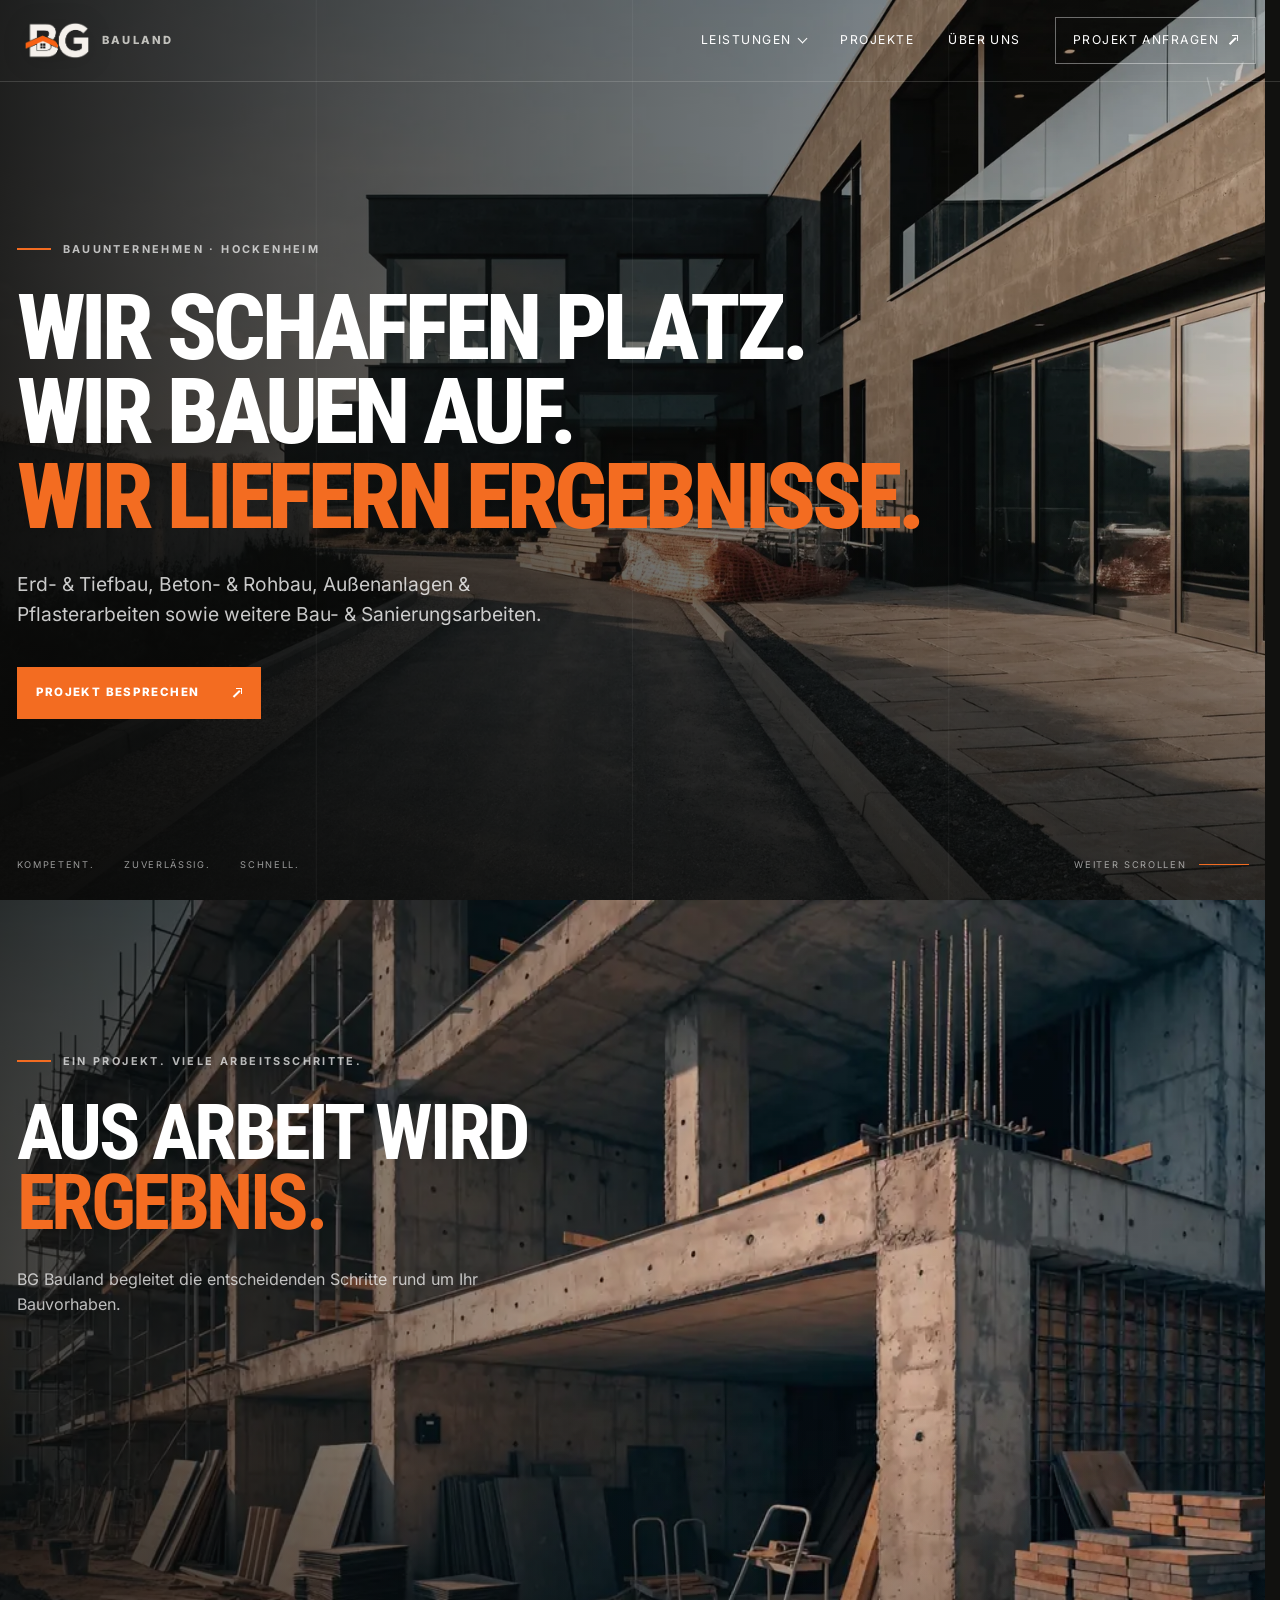
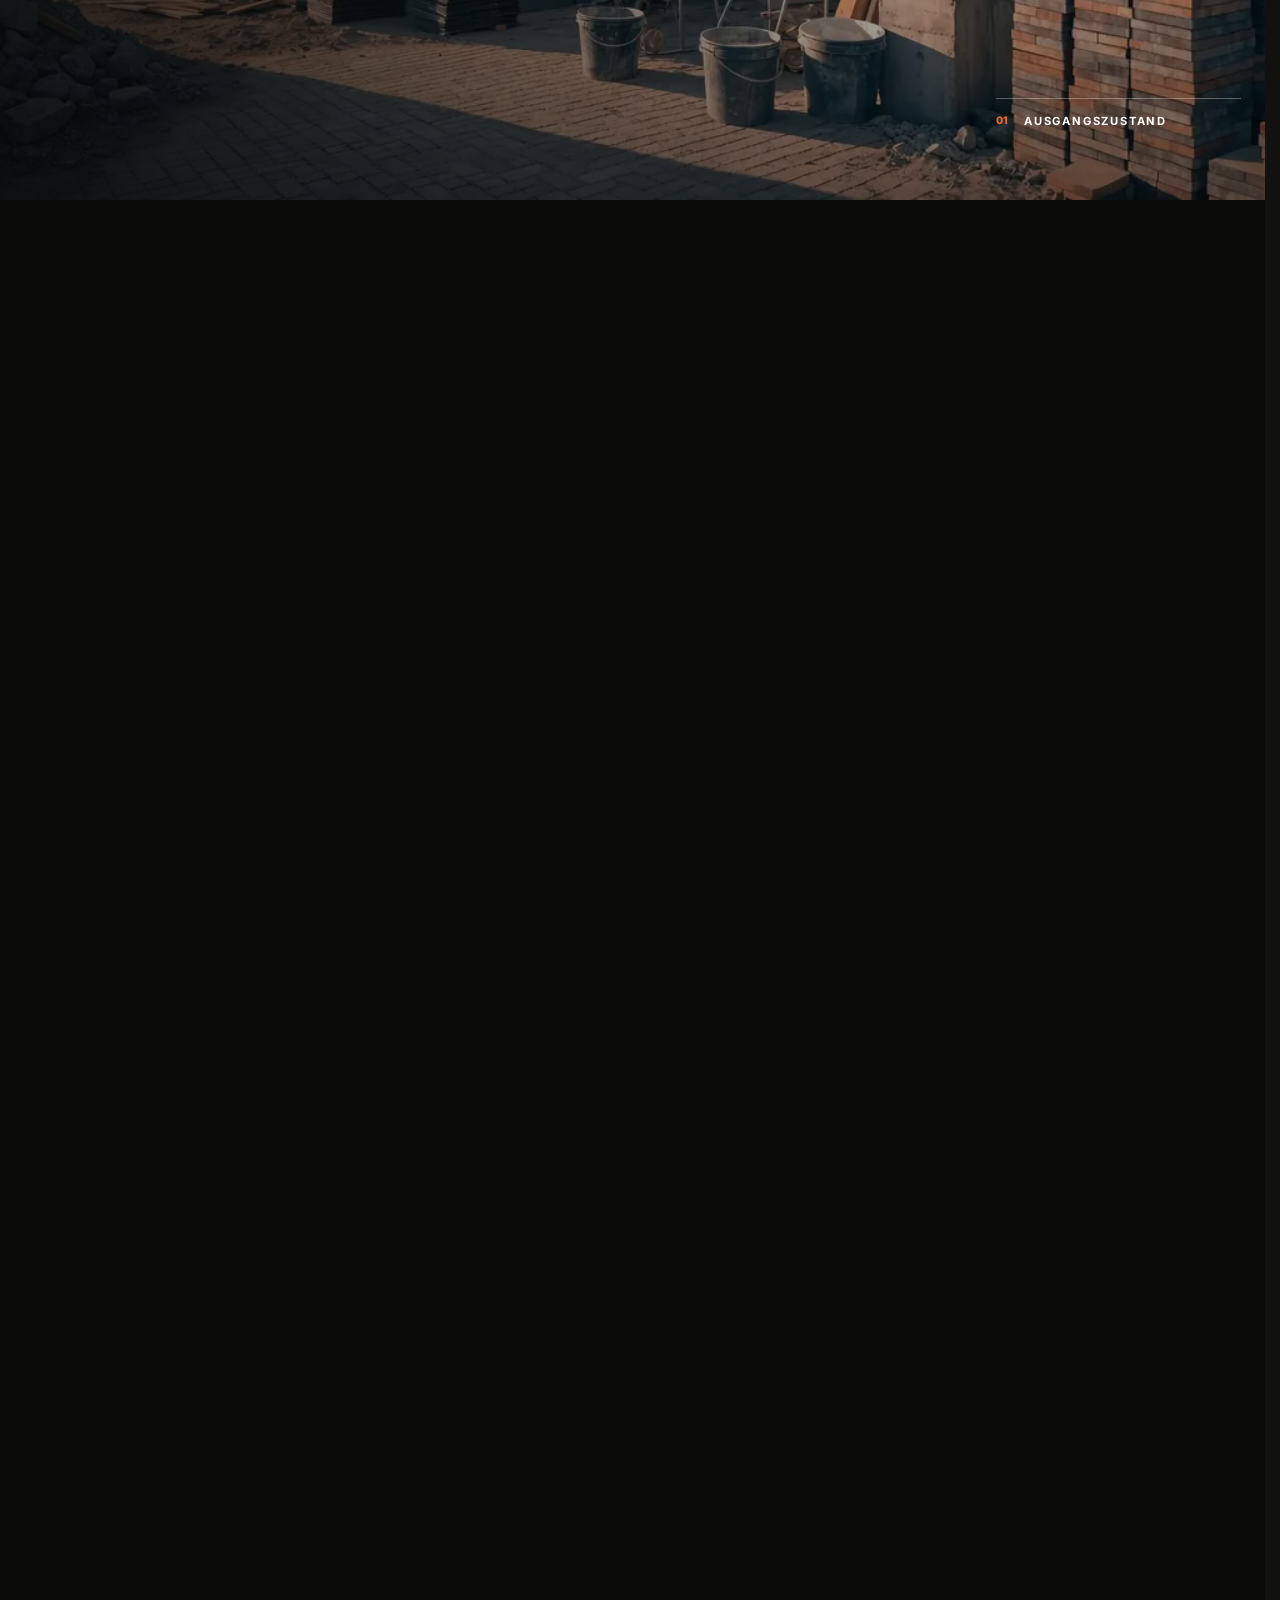
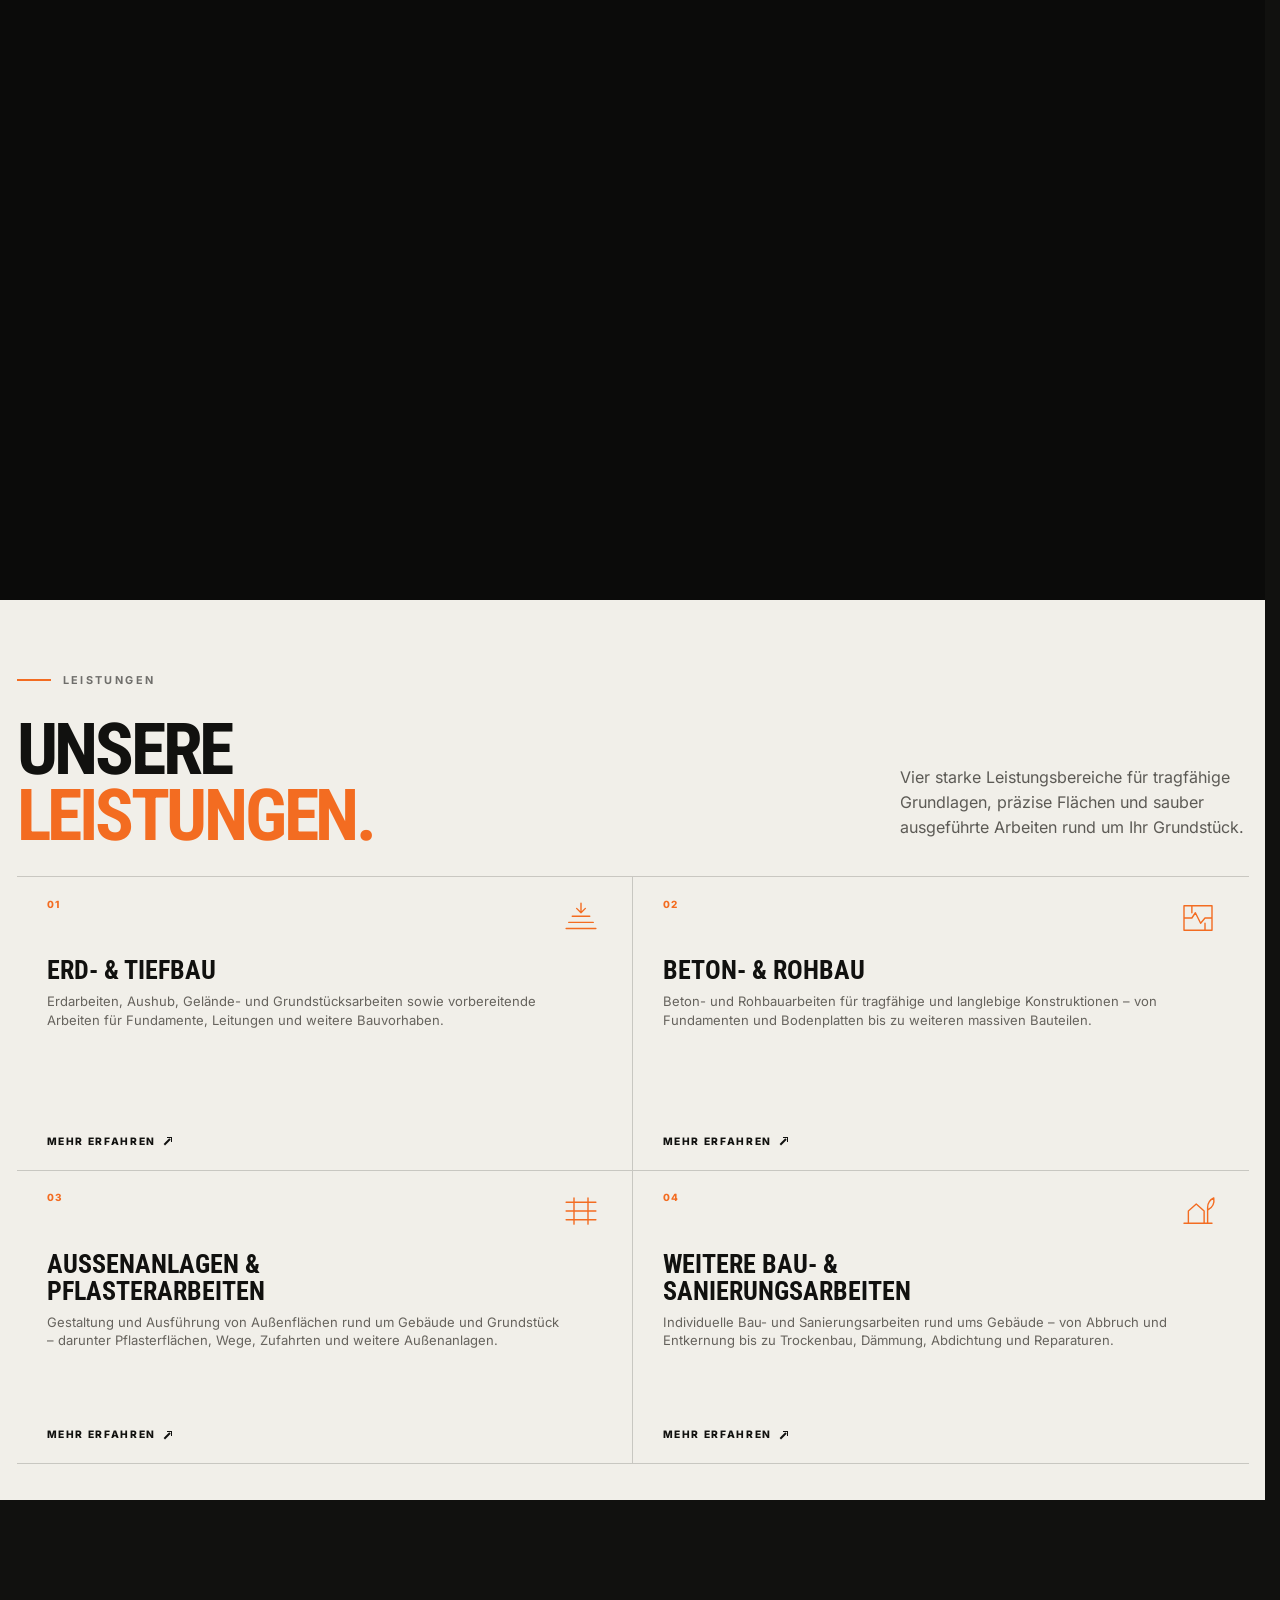
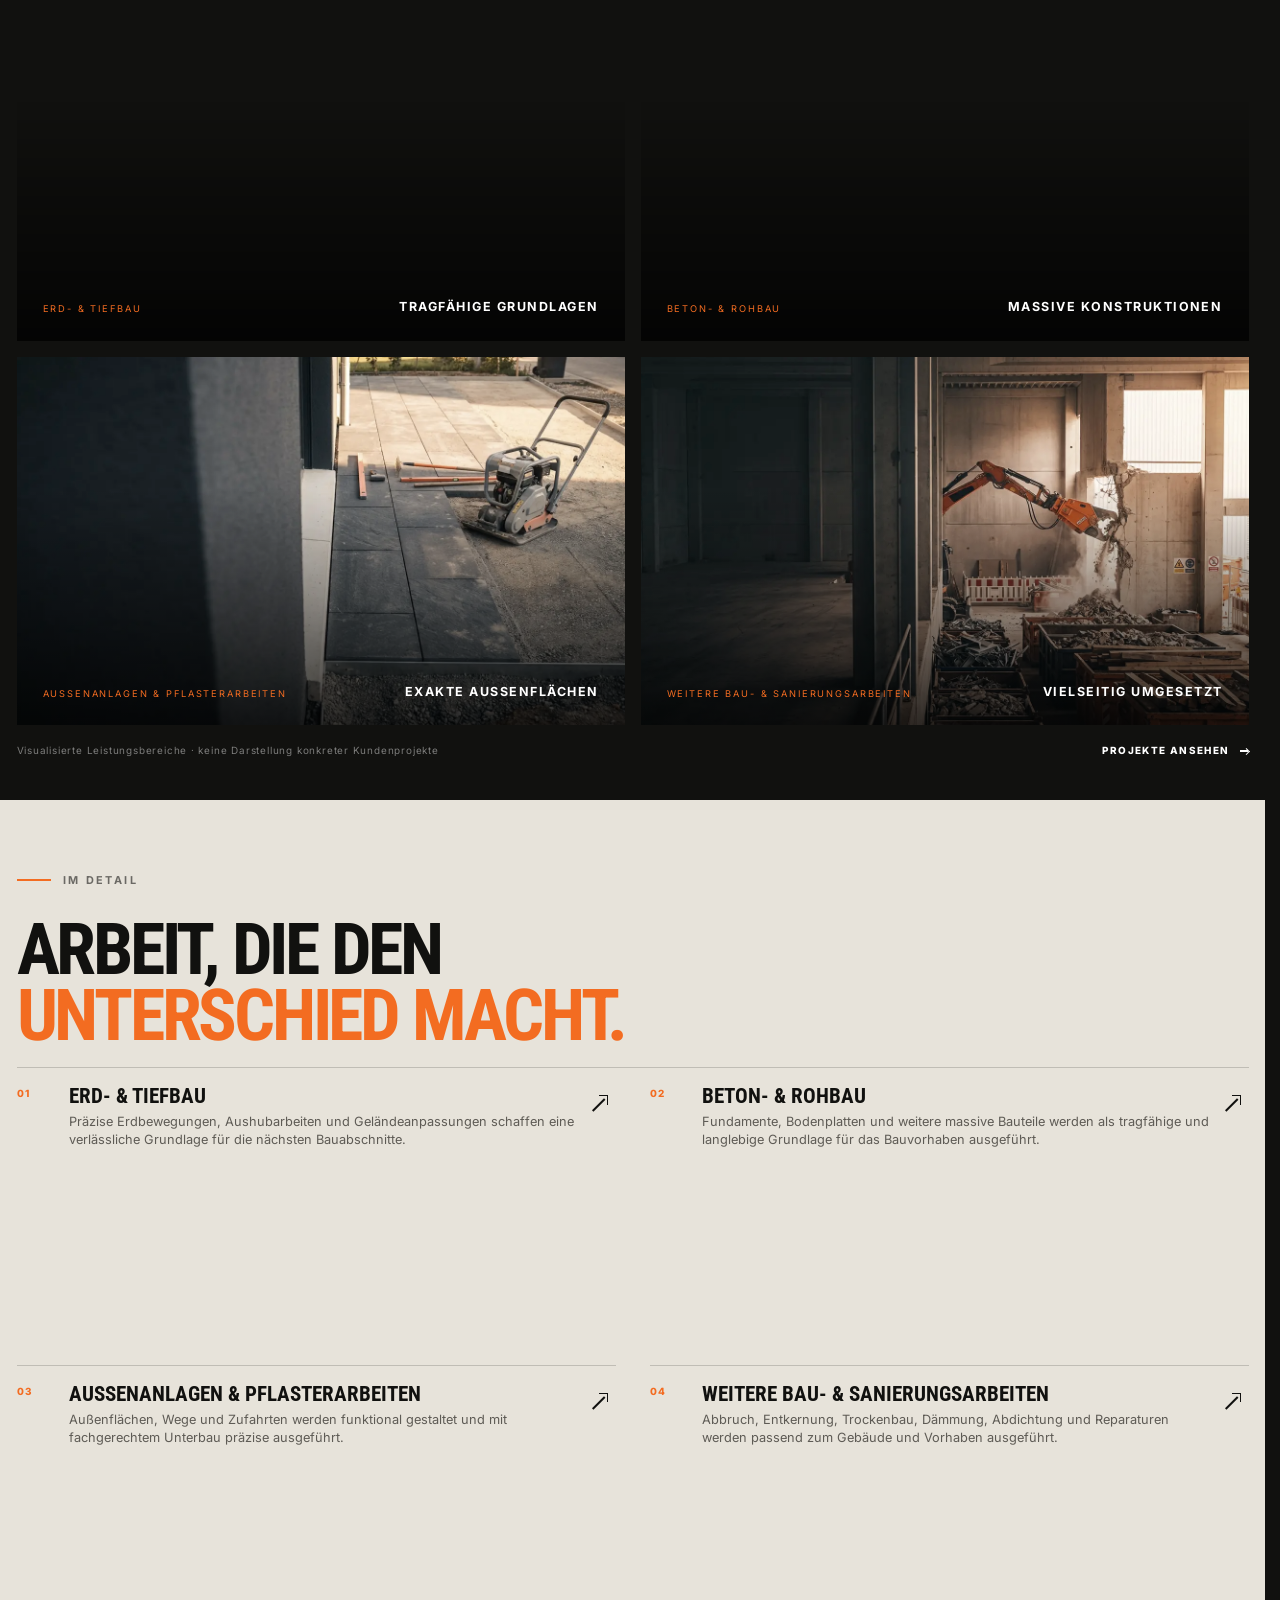
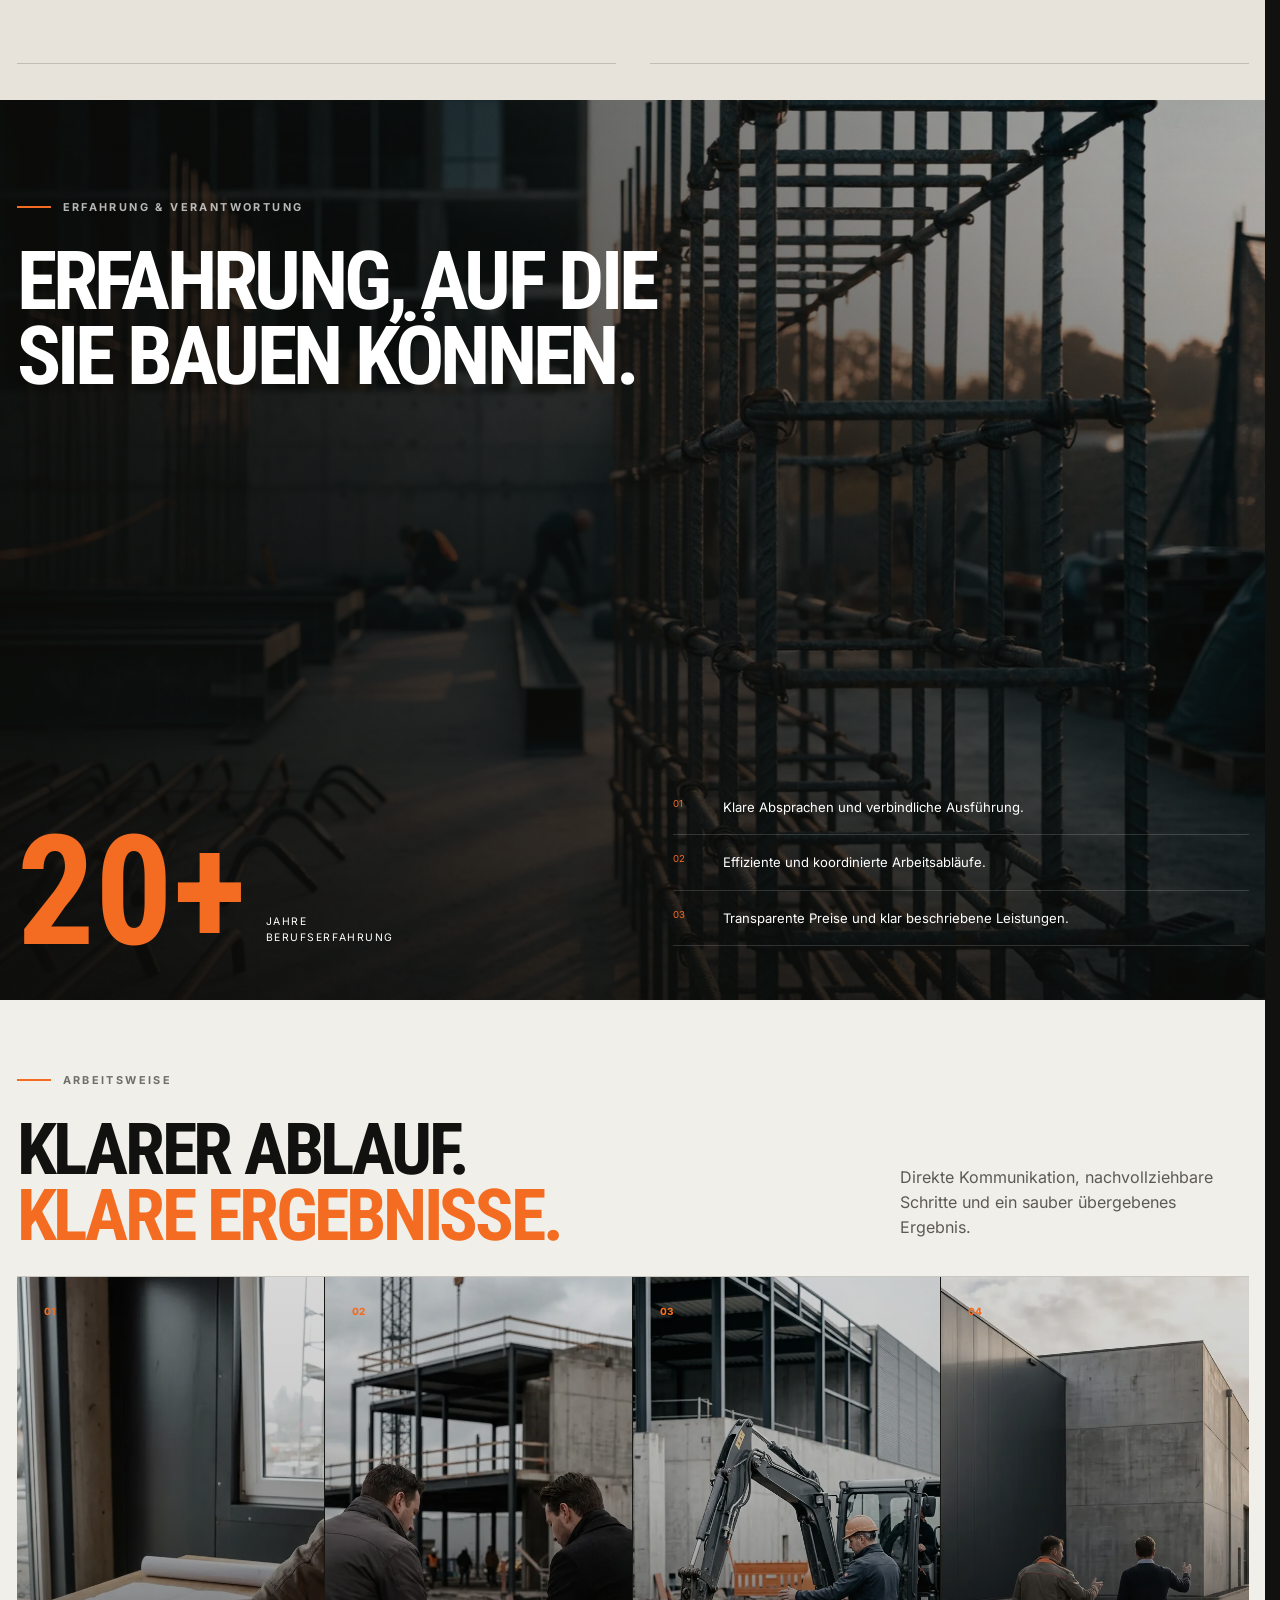
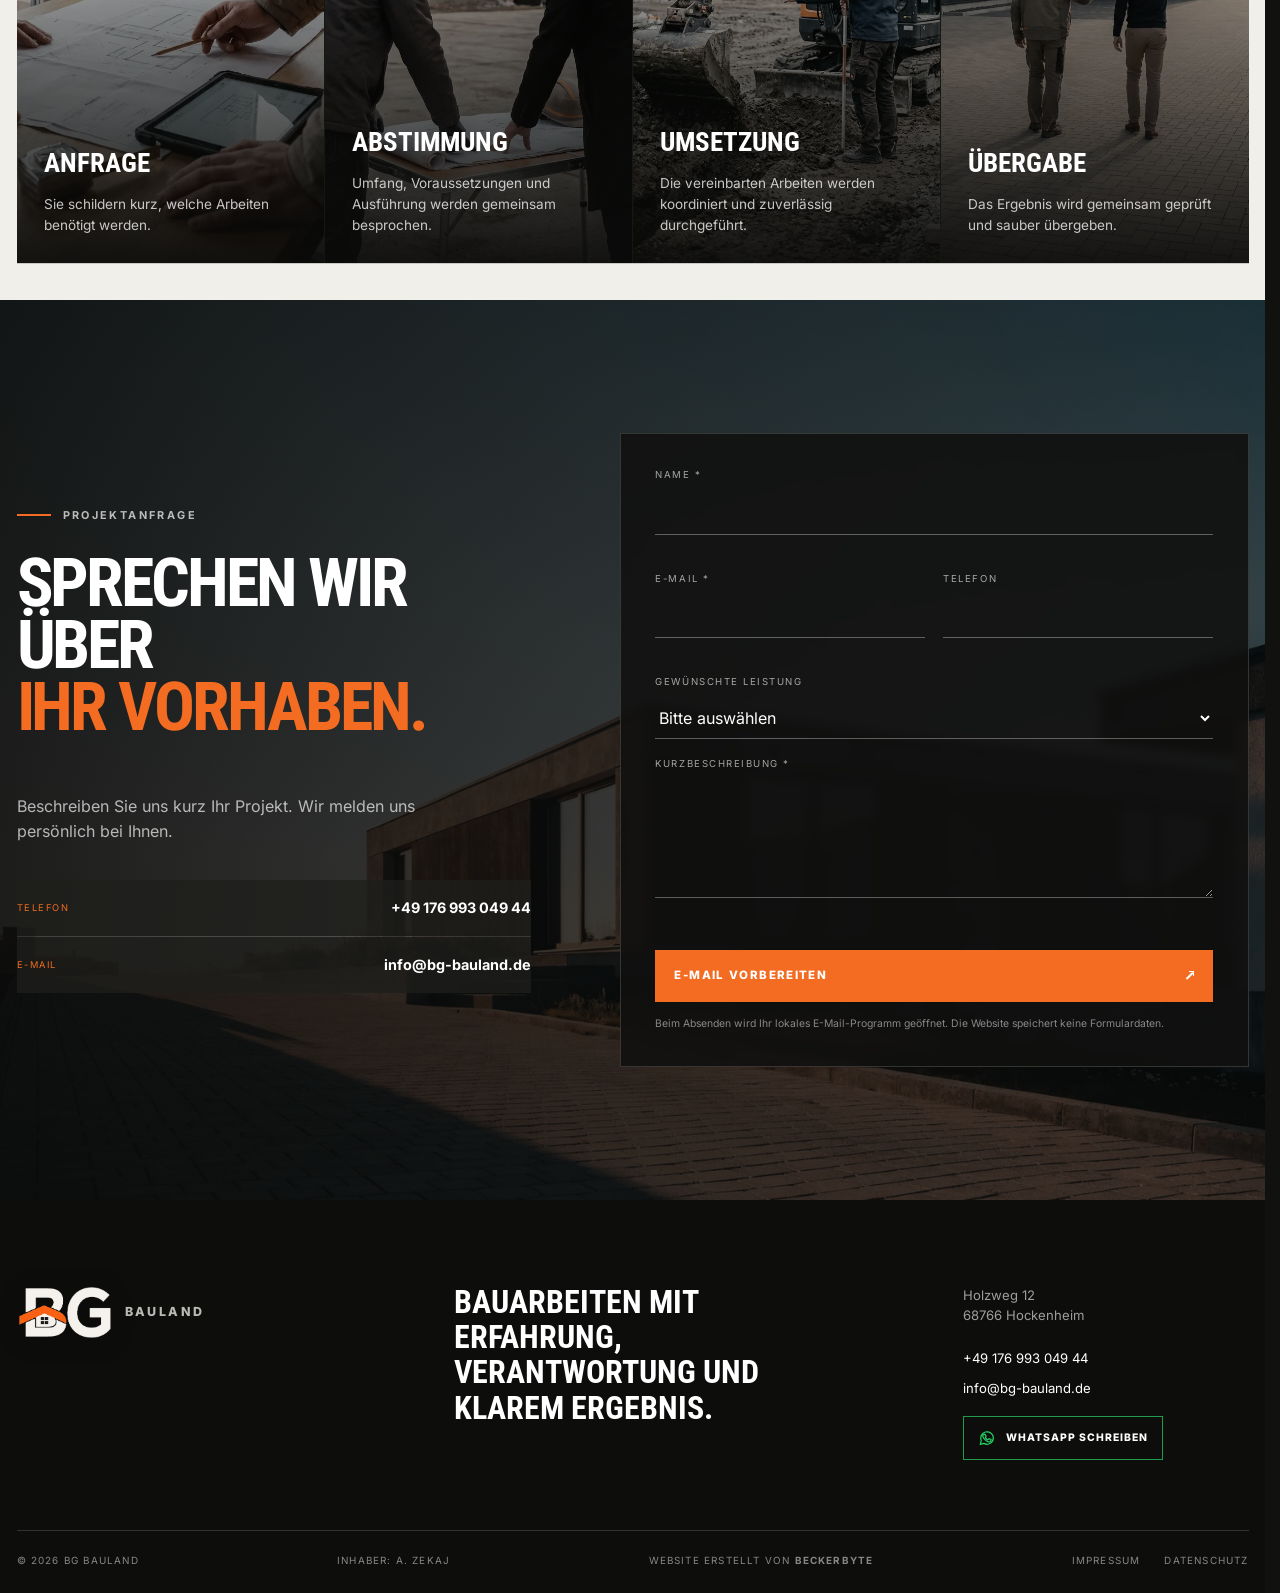
==== commit c71abdaf: "Expand service pages with detailed content" ====
--- a/index.html
+++ b/index.html
@@ -32,7 +32,7 @@
   <link rel="preload" as="image" href="./assets/images/hero-bg-bauland.webp" fetchpriority="high">
   <link rel="preload" href="./assets/fonts/inter-latin.woff2?v=1" as="font" type="font/woff2" crossorigin>
   <link rel="preload" href="./assets/fonts/roboto-condensed-latin.woff2?v=1" as="font" type="font/woff2" crossorigin>
-  <link rel="stylesheet" href="./styles.css?v=26">
+  <link rel="stylesheet" href="./styles.css?v=27">
   <script type="application/ld+json">
   {
     "@context": "https://schema.org",
--- a/styles.css
+++ b/styles.css
@@ -424,6 +424,125 @@
 @media(max-width:600px){.footer-whatsapp{width:100%}}
 @media(prefers-reduced-motion:reduce){.footer-whatsapp{transition:none}.footer-whatsapp:hover,.footer-whatsapp:focus-visible{transform:none}}
 
+/* Extended content architecture for the four primary service pages. */
+.service-breadcrumb{align-self:flex-start;display:flex;flex-wrap:wrap;align-items:center;gap:9px;margin-bottom:34px;font-size:.64rem;font-weight:800;letter-spacing:.12em;text-transform:uppercase;color:rgba(255,255,255,.62)}
+.service-breadcrumb a{transition:color .2s ease}
+.service-breadcrumb a:hover,.service-breadcrumb a:focus-visible{color:var(--orange)}
+.service-breadcrumb [aria-current="page"]{color:#fff}
+.service-number{display:inline-block;margin-bottom:10px;font-size:.68rem;font-weight:800;letter-spacing:.18em;color:var(--orange)}
+.service-content-section{padding:clamp(82px,10vw,132px) 0;background:var(--paper)}
+.service-content-section.is-muted{background:var(--paper-2)}
+.service-content-section.is-dark{background:var(--ink);color:#fff}
+.service-section-head{display:grid;grid-template-columns:minmax(0,1.25fr) minmax(280px,.75fr);gap:70px;align-items:end;margin-bottom:48px}
+.service-section-head h2{max-width:900px;margin:0;font-size:clamp(3rem,6vw,5.8rem)}
+.service-section-head>p{max-width:500px;margin:0 0 9px;color:#5c5a55}
+.service-content-section.is-dark .service-section-head>p{color:rgba(255,255,255,.66)}
+.service-card-grid{display:grid;grid-template-columns:repeat(3,minmax(0,1fr));border-top:1px solid var(--line);border-left:1px solid var(--line)}
+.service-info-card{min-height:230px;padding:28px;border-right:1px solid var(--line);border-bottom:1px solid var(--line);display:flex;flex-direction:column}
+.service-info-card>span,.service-process-step>span{font-size:.6rem;font-weight:800;letter-spacing:.14em;color:var(--orange)}
+.service-info-card h3{margin:auto 0 12px;font-family:var(--display);font-size:1.65rem;line-height:1.05;text-transform:uppercase}
+.service-info-card p{margin:0;color:#5d5a54;font-size:.86rem;line-height:1.55}
+.service-focus{padding:clamp(82px,10vw,132px) 0;background:var(--ink);color:#fff}
+.service-focus-grid{display:grid;grid-template-columns:minmax(0,.82fr) minmax(0,1.18fr);gap:80px;align-items:center}
+.service-focus h2{margin:0;font-size:clamp(3rem,6vw,5.8rem)}
+.service-focus-copy{max-width:700px}
+.service-focus-copy>p{font-size:1.05rem;line-height:1.75;color:rgba(255,255,255,.7)}
+.service-focus-copy>p:first-child{font-size:1.2rem;color:#fff}
+.service-chain{display:grid;grid-template-columns:repeat(3,minmax(0,1fr));margin-top:38px;border-top:1px solid var(--light-line);border-bottom:1px solid var(--light-line)}
+.service-chain a,.service-chain span{position:relative;min-height:102px;padding:24px 42px 24px 0;display:flex;align-items:flex-end;font-family:var(--display);font-size:1.35rem;line-height:1.05;text-transform:uppercase;border-right:1px solid var(--light-line)}
+.service-chain a:not(:last-child)::after,.service-chain span:not(:last-child)::after{content:"";position:absolute;right:18px;bottom:32px;width:10px;height:10px;border-top:1px solid var(--orange);border-right:1px solid var(--orange);transform:rotate(45deg)}
+.service-chain>*:last-child{border-right:0;padding-left:24px}
+.service-chain>*:nth-child(2){padding-left:24px}
+.service-chain a{transition:color .2s ease}
+.service-chain a:hover,.service-chain a:focus-visible{color:var(--orange)}
+.scope-grid.scope-grid--four{grid-template-columns:repeat(4,minmax(0,1fr))}
+.scope-grid--four .scope-item:nth-child(4n){border-right:0}
+.scope-grid--four .scope-item:nth-child(n+5){border-top:1px solid var(--line)}
+.scope-grid.scope-grid--three{grid-template-columns:repeat(3,minmax(0,1fr))}
+.scope-grid--three .scope-item:nth-child(3n){border-right:0}
+.scope-grid--three .scope-item:nth-child(n+4){border-top:1px solid var(--line)}
+.benefit-grid.benefit-grid--four{grid-template-columns:repeat(4,minmax(0,1fr))}
+.service-process-section{padding:clamp(82px,10vw,132px) 0;background:var(--paper)}
+.service-process-grid{display:grid;grid-template-columns:repeat(5,minmax(0,1fr));border-top:1px solid var(--line);border-bottom:1px solid var(--line)}
+.service-process-step{min-height:260px;padding:28px;border-right:1px solid var(--line);display:flex;flex-direction:column}
+.service-process-step:last-child{border-right:0}
+.service-process-step div{margin-top:auto}
+.service-process-step h3{margin:0 0 10px;font-family:var(--display);font-size:1.55rem;text-transform:uppercase}
+.service-process-step p{margin:0;color:#5d5a54;font-size:.82rem;line-height:1.5}
+.related-service-grid{display:grid;grid-template-columns:repeat(3,minmax(0,1fr));border-top:1px solid var(--line);border-bottom:1px solid var(--line)}
+.related-service-card{min-height:190px;padding:26px;border-right:1px solid var(--line);display:flex;flex-direction:column;transition:background .25s ease,color .25s ease}
+.related-service-card:last-child{border-right:0}
+.related-service-card small{color:var(--orange);font-size:.58rem;font-weight:800;letter-spacing:.14em}
+.related-service-card strong{margin:auto 0 12px;font-family:var(--display);font-size:1.55rem;line-height:1.05;text-transform:uppercase}
+.related-service-card .arrow-icon{align-self:flex-end}
+.related-service-card:hover,.related-service-card:focus-visible{background:var(--ink);color:#fff}
+.service-faq{padding:clamp(82px,10vw,132px) 0;background:var(--paper-2)}
+.faq-layout{display:grid;grid-template-columns:minmax(0,.72fr) minmax(0,1.28fr);gap:80px;align-items:start}
+.faq-layout h2{margin:0;font-size:clamp(3rem,6vw,5.8rem)}
+.faq-list{border-top:1px solid var(--line)}
+.faq-item{border-bottom:1px solid var(--line)}
+.faq-item summary{position:relative;padding:24px 52px 24px 0;cursor:pointer;list-style:none;font-family:var(--display);font-size:1.35rem;line-height:1.2;text-transform:uppercase}
+.faq-item summary::-webkit-details-marker{display:none}
+.faq-item summary::before,.faq-item summary::after{content:"";position:absolute;right:8px;top:50%;width:16px;height:1px;background:var(--orange);transition:transform .2s ease}
+.faq-item summary::after{transform:rotate(90deg)}
+.faq-item[open] summary::after{transform:rotate(0)}
+.faq-answer{max-width:720px;padding:0 48px 24px 0;color:#5d5a54;font-size:.92rem;line-height:1.65}
+.faq-answer p{margin:0}
+.faq-item summary:focus-visible{outline:2px solid var(--orange);outline-offset:5px}
+@media(max-width:900px){
+  .service-section-head,.service-focus-grid,.faq-layout{grid-template-columns:1fr;gap:28px}
+  .service-card-grid{grid-template-columns:repeat(2,minmax(0,1fr))}
+  .scope-grid.scope-grid--four,.scope-grid.scope-grid--three{grid-template-columns:repeat(2,minmax(0,1fr))}
+  .scope-grid--four .scope-item:last-child,.scope-grid--three .scope-item:last-child{grid-column:auto;min-height:190px}
+  .scope-grid--four .scope-item:nth-child(4n),.scope-grid--three .scope-item:nth-child(3n){border-right:1px solid var(--line)}
+  .scope-grid--four .scope-item:nth-child(2n),.scope-grid--three .scope-item:nth-child(2n){border-right:0}
+  .scope-grid--four .scope-item:nth-child(n+3),.scope-grid--three .scope-item:nth-child(n+3){border-top:1px solid var(--line)}
+  .benefit-grid.benefit-grid--four{grid-template-columns:repeat(2,minmax(0,1fr))}
+  .benefit-grid--four .benefit-item:last-child{grid-column:auto;min-height:190px}
+  .service-process-grid{grid-template-columns:repeat(2,minmax(0,1fr))}
+  .service-process-step{min-height:210px;border-bottom:1px solid var(--line)}
+  .service-process-step:nth-child(2n){border-right:0}
+  .service-process-step:last-child{grid-column:1/-1;min-height:150px;border-bottom:0}
+}
+@media(max-width:600px){
+  .service-breadcrumb{gap:7px;margin-bottom:18px;font-size:.55rem;letter-spacing:.09em}
+  .service-breadcrumb span[aria-hidden]:nth-last-child(2){display:none}
+  .service-breadcrumb [aria-current="page"]{display:none}
+  .service-number{font-size:.6rem}
+  .service-content-section,.service-focus,.service-process-section,.service-faq{padding:68px 0}
+  .service-section-head{gap:16px;margin-bottom:24px}
+  .service-section-head h2,.service-focus h2,.faq-layout h2{font-size:clamp(2.2rem,10vw,2.85rem);line-height:.95}
+  .service-section-head>p{font-size:.86rem;line-height:1.5}
+  .service-card-grid{grid-template-columns:1fr}
+  .service-info-card{min-height:142px;padding:18px 4px;border-left:0;border-right:0}
+  .service-info-card h3{margin:22px 0 7px;font-size:1.3rem}
+  .service-info-card p{font-size:.78rem}
+  .service-focus-grid{gap:22px}
+  .service-focus-copy>p,.service-focus-copy>p:first-child{font-size:.92rem;line-height:1.6}
+  .service-chain{grid-template-columns:1fr}
+  .service-chain a,.service-chain span,.service-chain>*:nth-child(2),.service-chain>*:last-child{min-height:72px;padding:18px 34px 18px 0;border-right:0;border-bottom:1px solid var(--light-line);font-size:1.18rem}
+  .service-chain>*:last-child{border-bottom:0}
+  .service-chain a:not(:last-child)::after,.service-chain span:not(:last-child)::after{right:8px;bottom:29px;transform:rotate(135deg)}
+  .scope-grid.scope-grid--four,.scope-grid.scope-grid--three{grid-template-columns:1fr}
+  .scope-grid--four .scope-item,.scope-grid--three .scope-item{grid-column:auto!important;border-right:0!important;border-top:0!important}
+  .benefit-grid.benefit-grid--four{grid-template-columns:1fr}
+  .benefit-grid--four .benefit-item{grid-column:auto!important;border-right:0!important}
+  .service-process-grid{grid-template-columns:1fr}
+  .service-process-step,.service-process-step:last-child{grid-column:auto;min-height:150px;padding:20px 4px;border-right:0;border-bottom:1px solid var(--line)}
+  .service-process-step:last-child{border-bottom:0}
+  .service-process-step h3{font-size:1.3rem}
+  .related-service-grid{grid-template-columns:1fr}
+  .related-service-card{min-height:128px;padding:18px 4px;border-right:0;border-bottom:1px solid var(--line)}
+  .related-service-card:last-child{border-bottom:0}
+  .related-service-card strong{margin:22px 0 10px;font-size:1.3rem}
+  .faq-layout{gap:24px}
+  .faq-item summary{padding:20px 42px 20px 0;font-size:1.16rem}
+  .faq-answer{padding:0 28px 20px 0;font-size:.84rem}
+}
+@media(prefers-reduced-motion:reduce){
+  .service-breadcrumb a,.faq-item summary::before,.faq-item summary::after,.related-service-card{transition:none}
+}
+
 /* Accessible service navigation in the header. */
 .nav-services{position:relative}
 .nav-services-toggle{position:relative;display:inline-flex;align-items:center;gap:.65em;padding:8px 0;border:0;background:transparent;color:inherit;cursor:pointer;font:inherit;text-transform:inherit;letter-spacing:inherit}
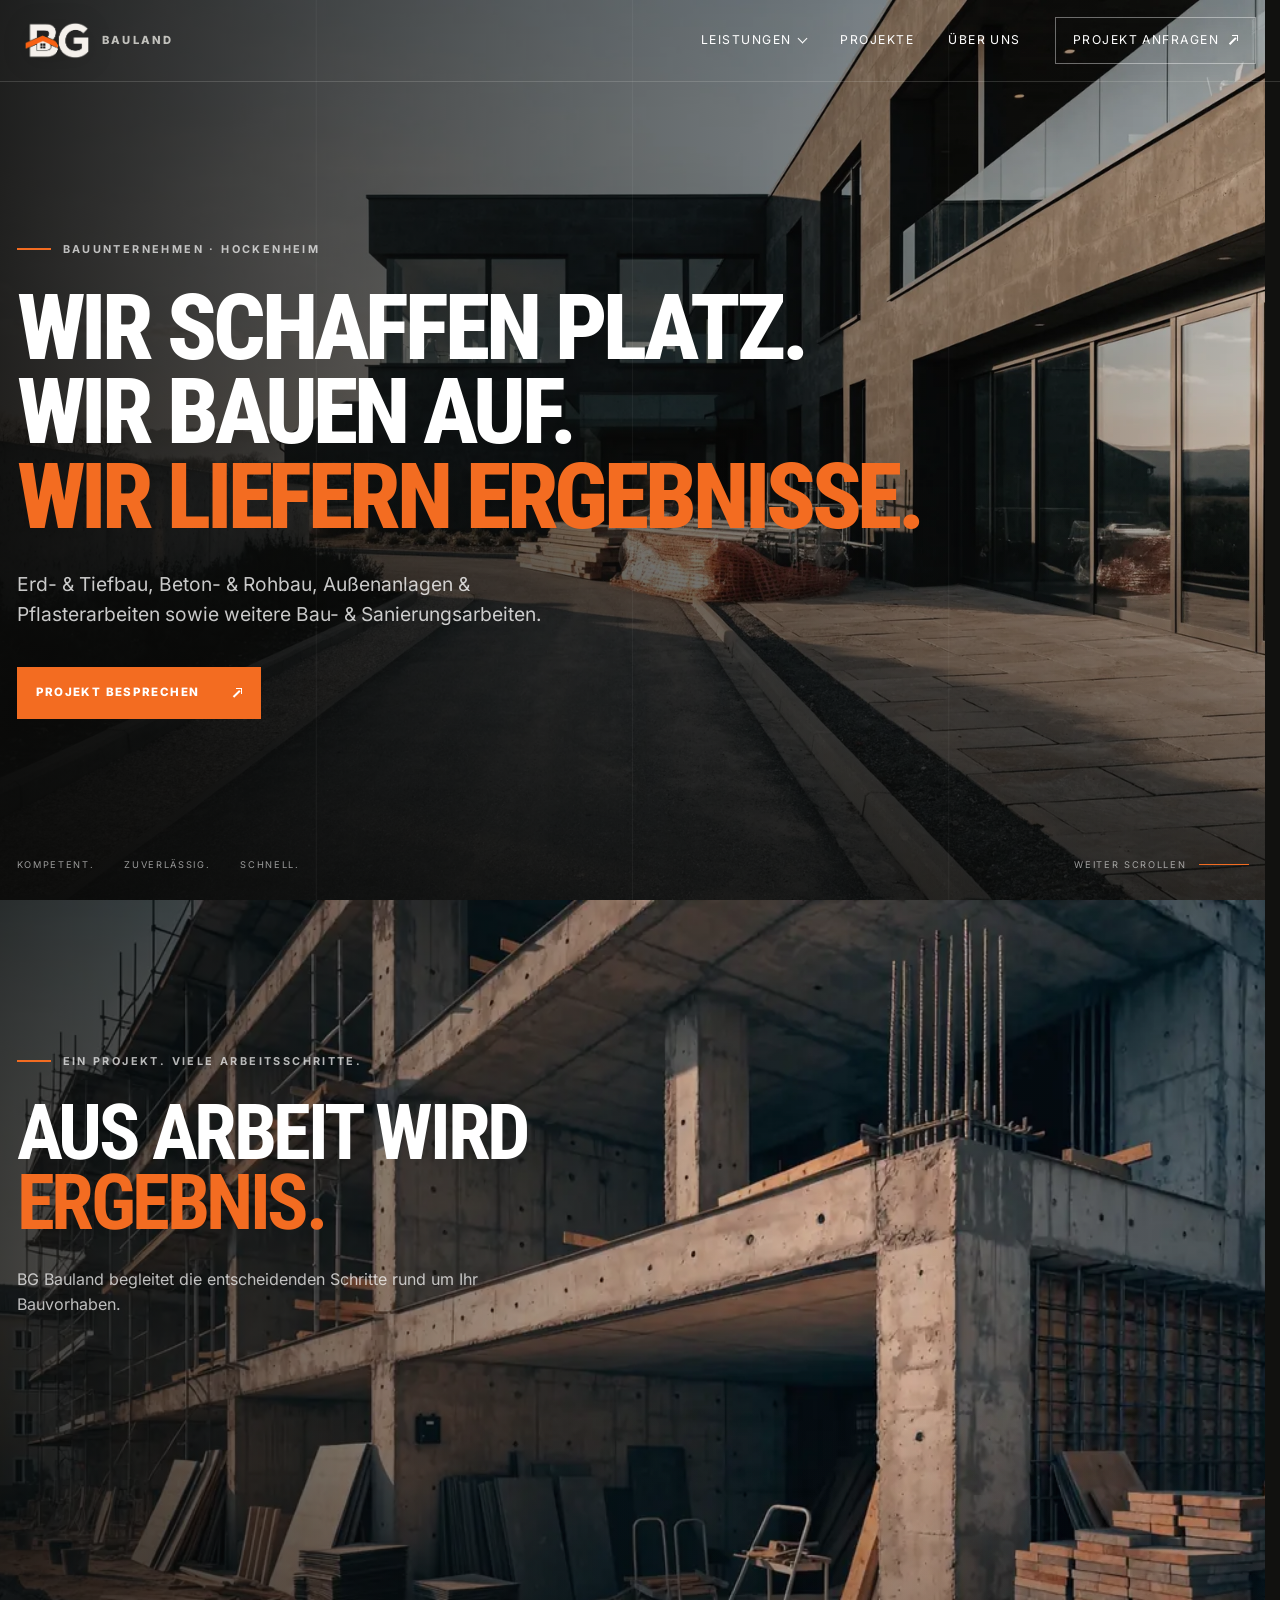
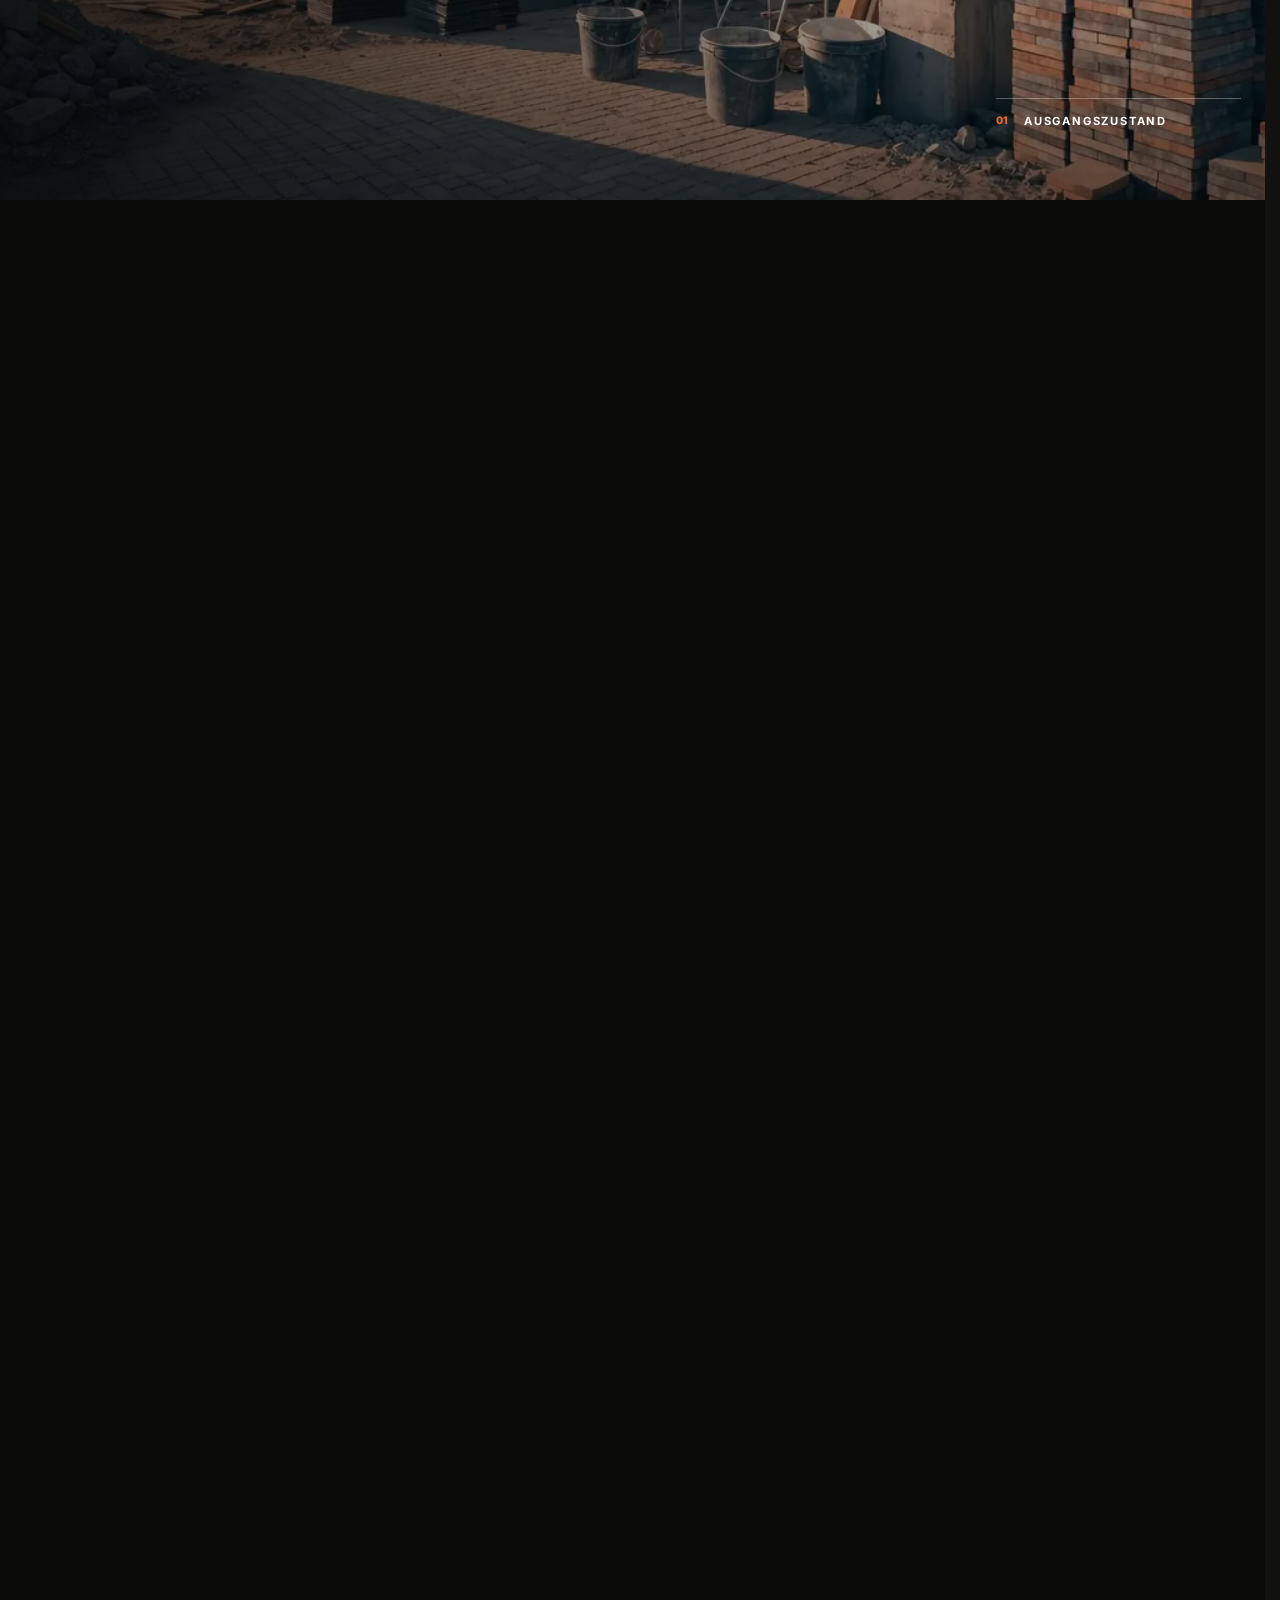
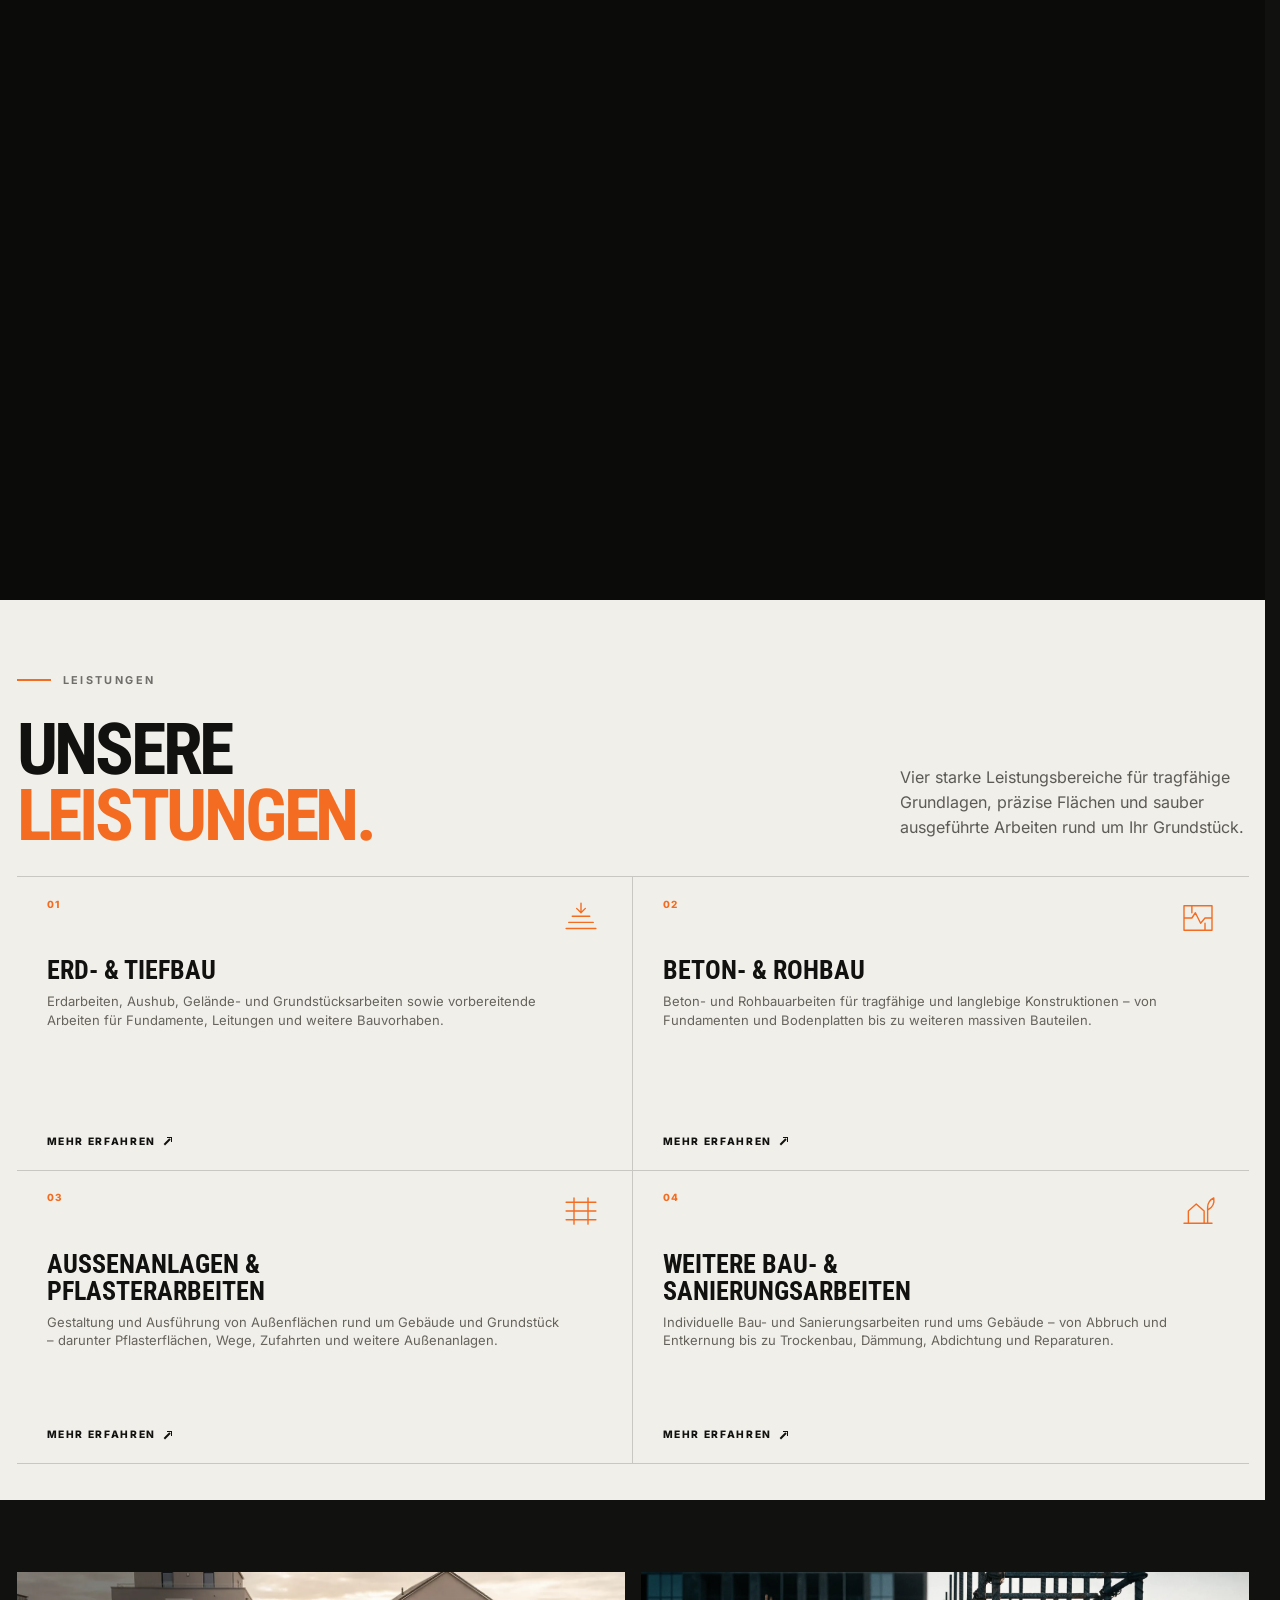
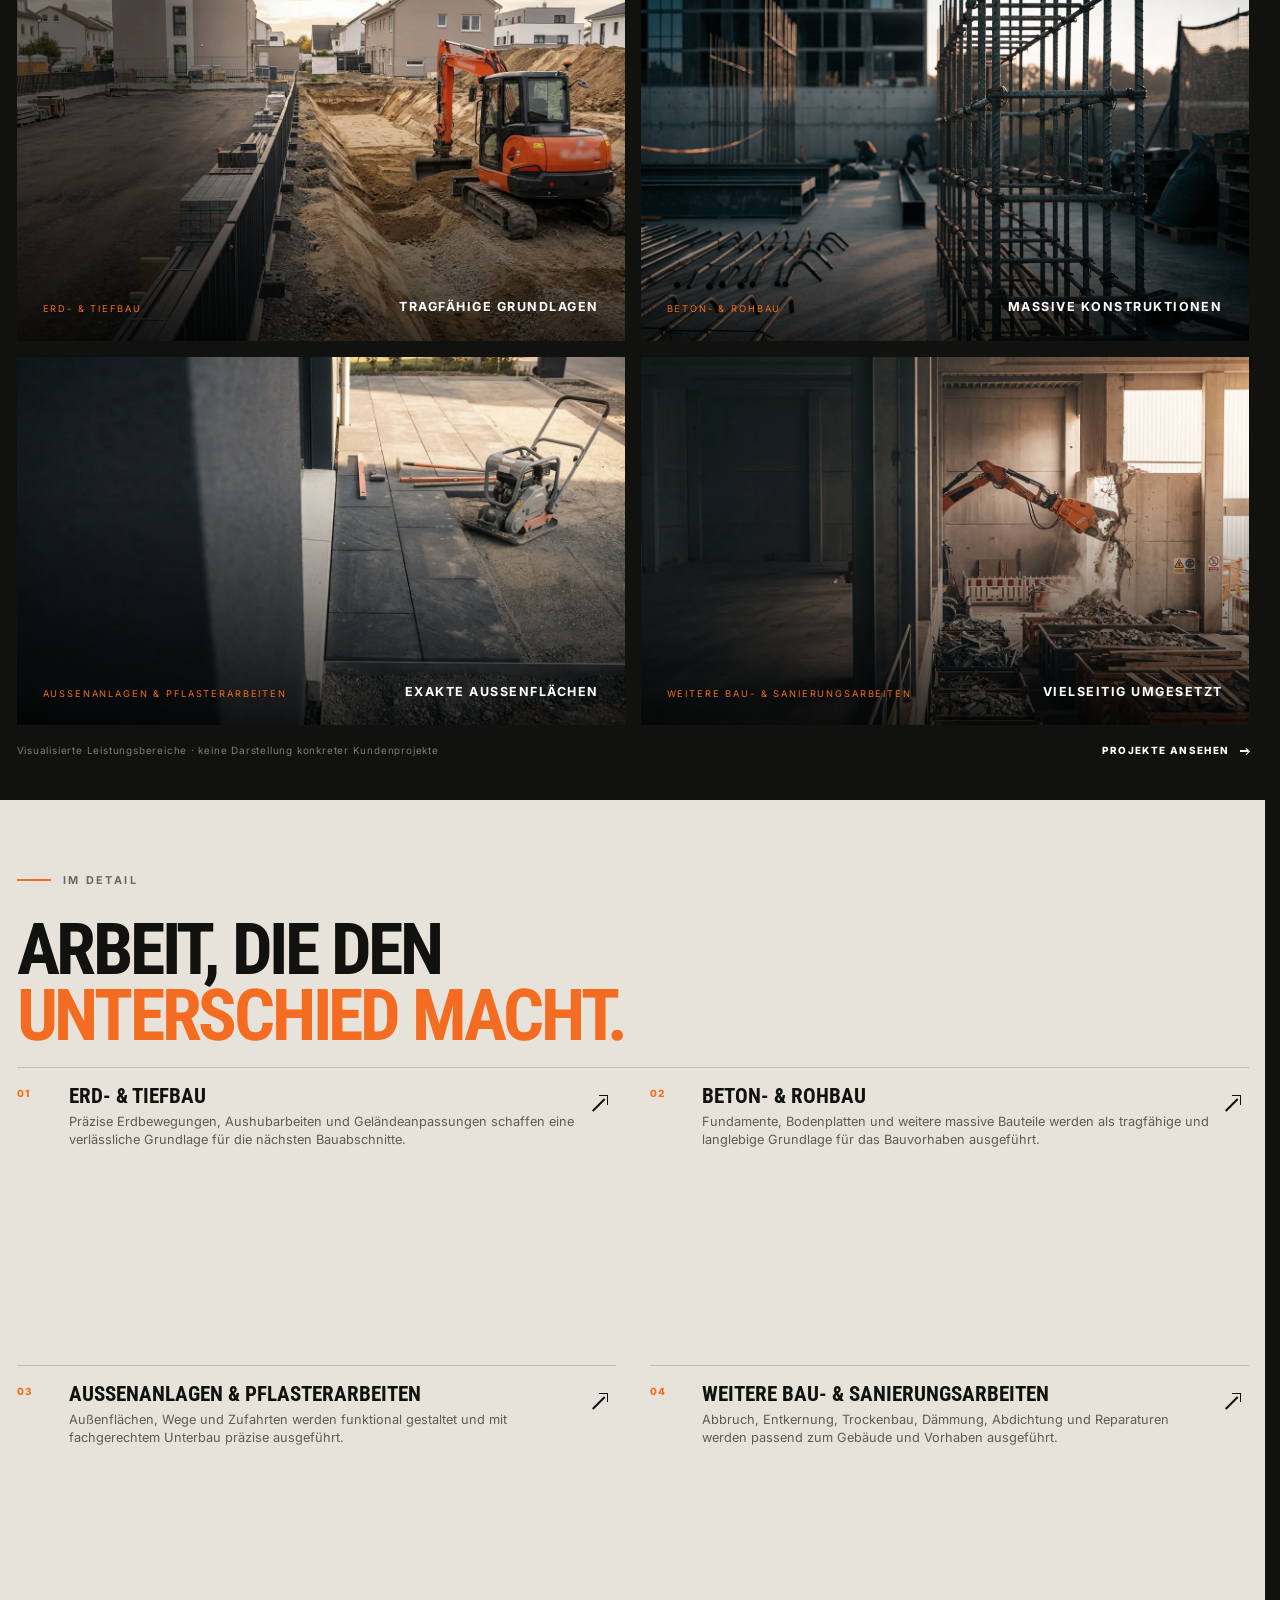
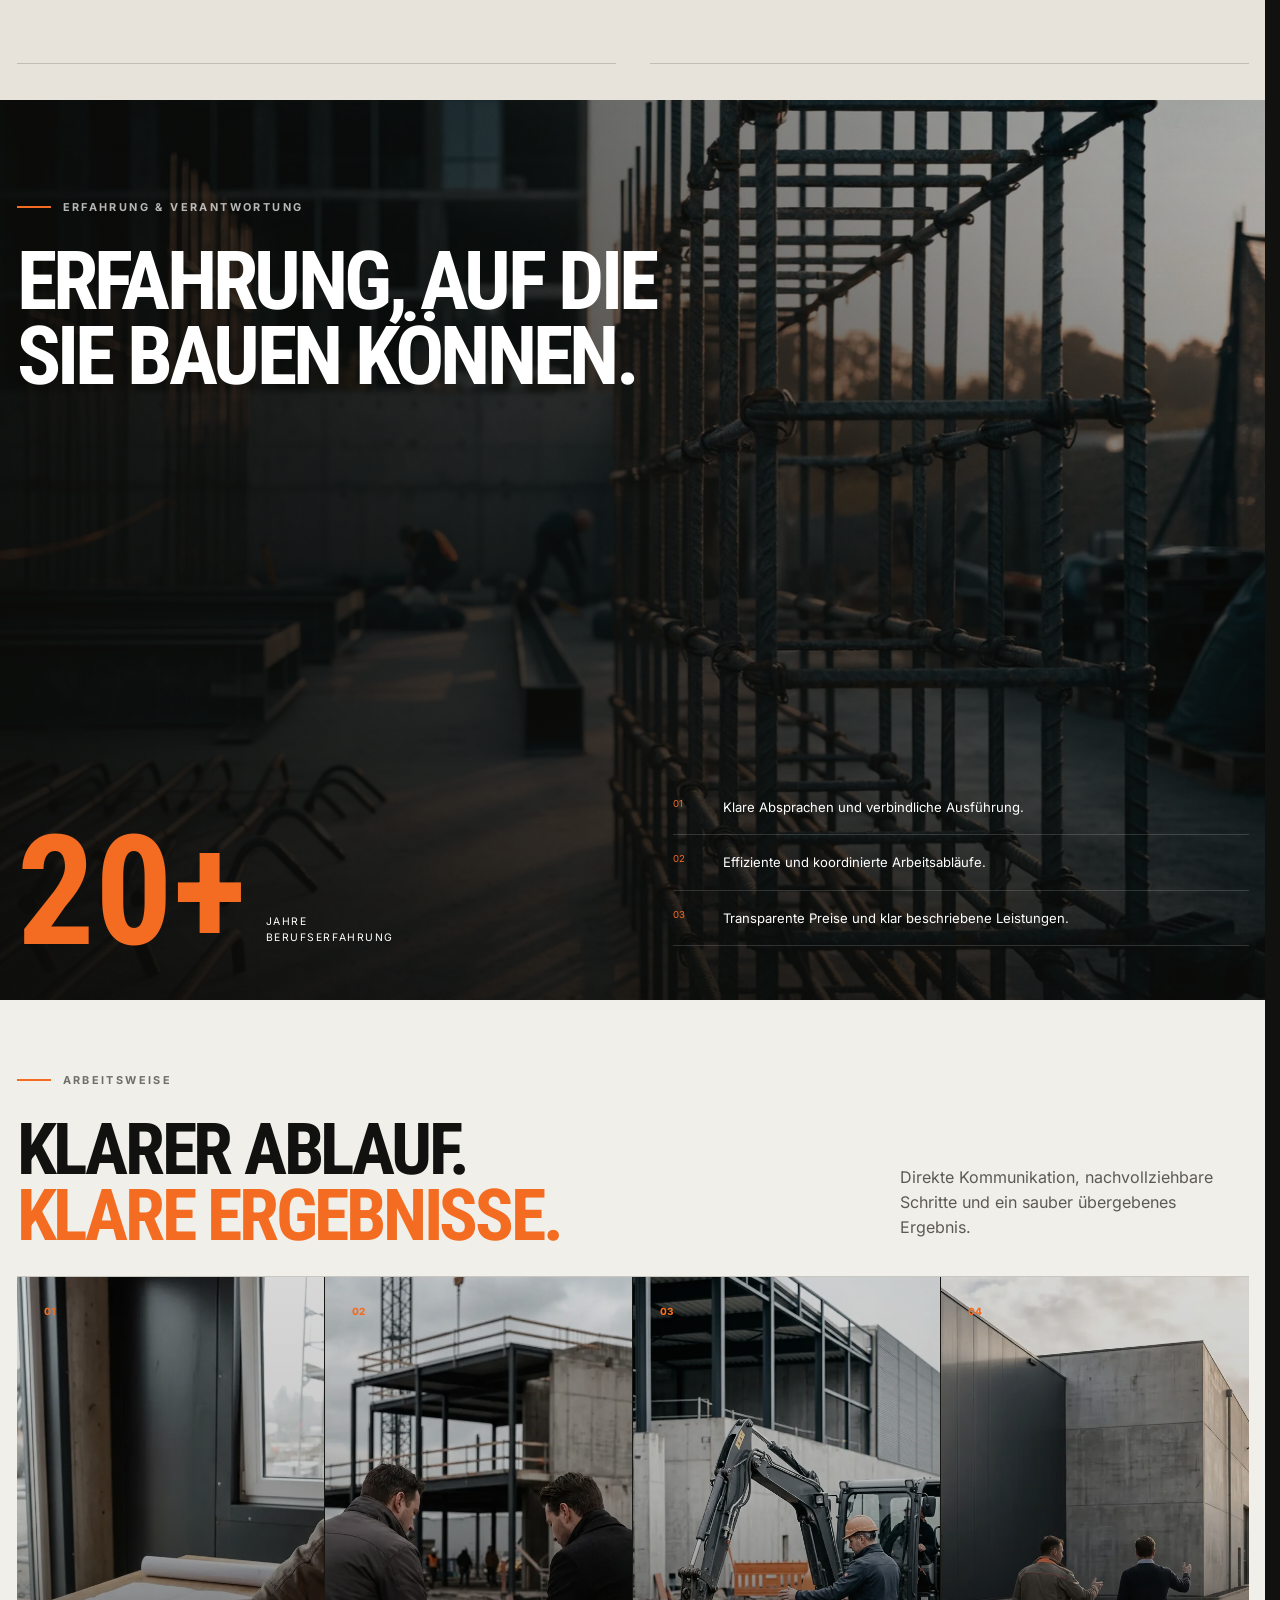
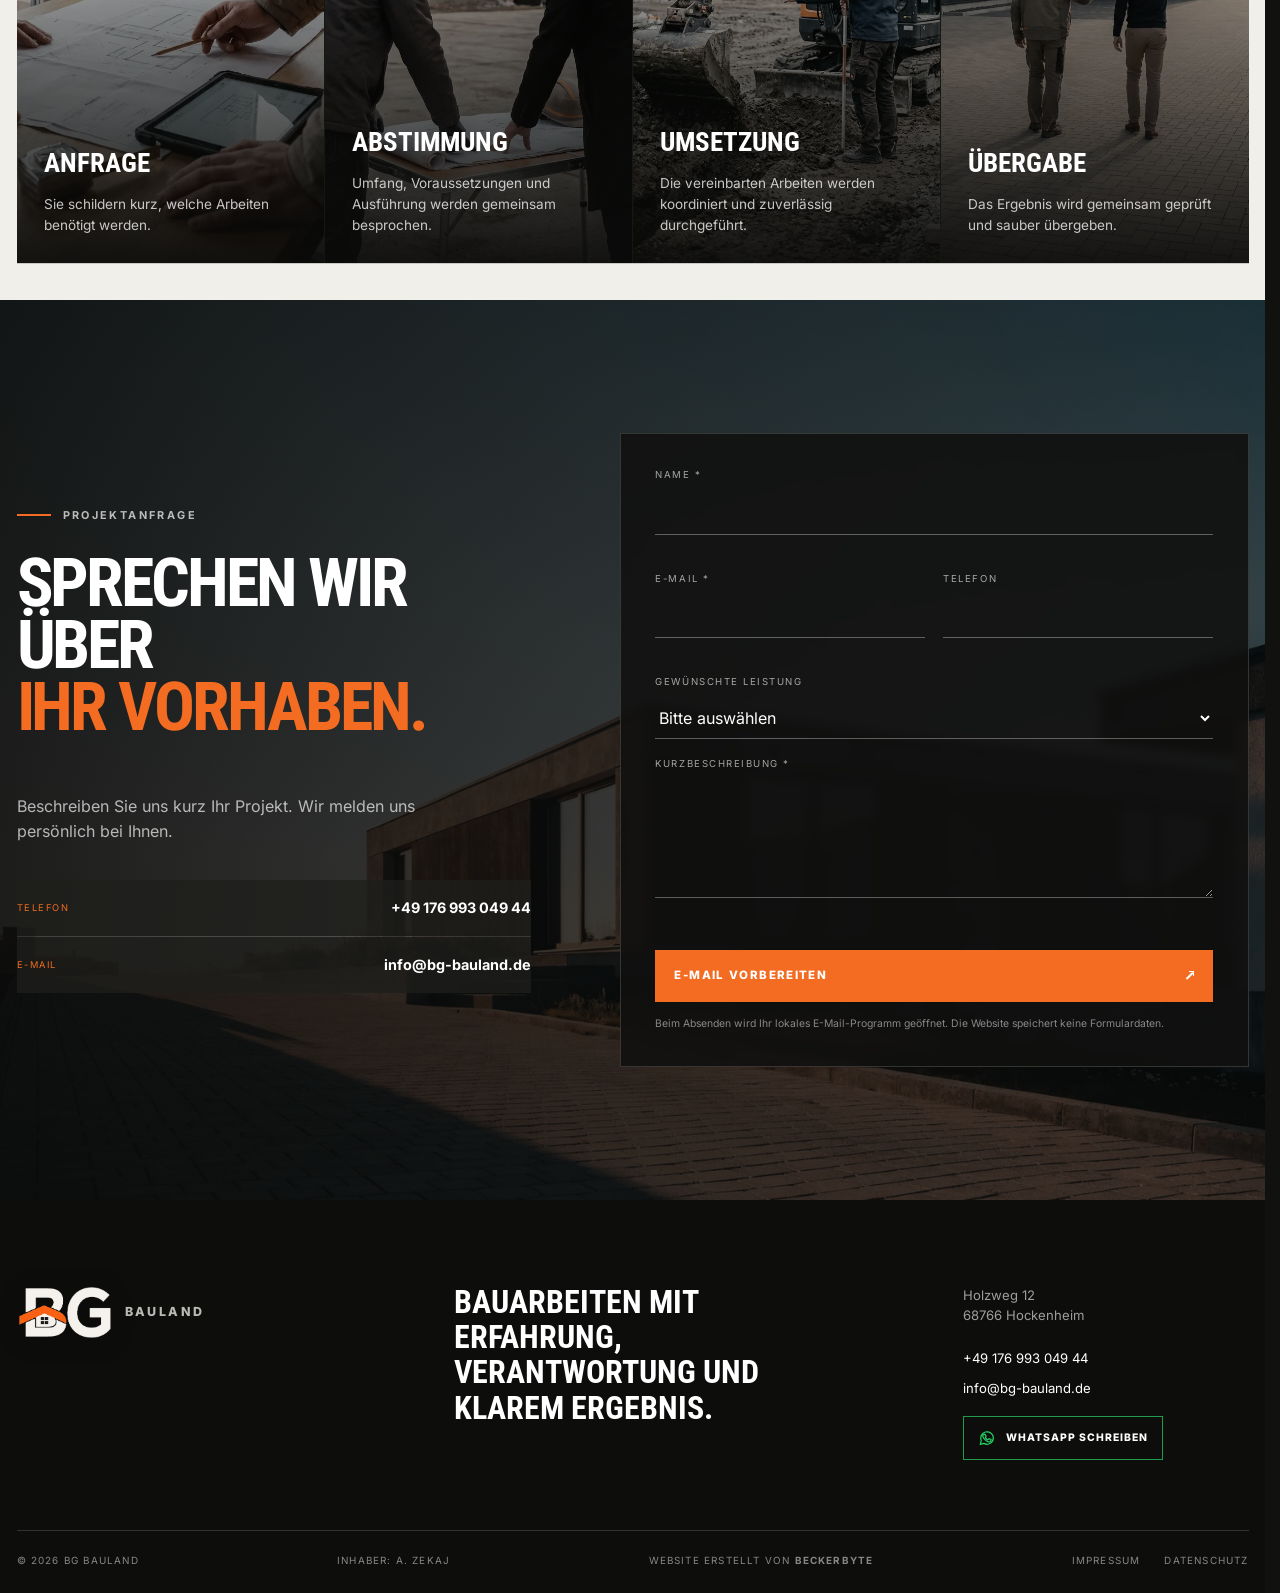
==== commit 37991d4a: "Fix responsive service page layouts" ====
--- a/index.html
+++ b/index.html
@@ -32,7 +32,7 @@
   <link rel="preload" as="image" href="./assets/images/hero-bg-bauland.webp" fetchpriority="high">
   <link rel="preload" href="./assets/fonts/inter-latin.woff2?v=1" as="font" type="font/woff2" crossorigin>
   <link rel="preload" href="./assets/fonts/roboto-condensed-latin.woff2?v=1" as="font" type="font/woff2" crossorigin>
-  <link rel="stylesheet" href="./styles.css?v=27">
+  <link rel="stylesheet" href="./styles.css?v=28">
   <script type="application/ld+json">
   {
     "@context": "https://schema.org",
--- a/styles.css
+++ b/styles.css
@@ -1,6 +1,6 @@
 @font-face{font-family:"Inter";font-style:normal;font-weight:100 900;font-display:swap;src:url("./assets/fonts/inter-latin.woff2?v=1") format("woff2")}
 @font-face{font-family:"Roboto Condensed";font-style:normal;font-weight:700 800;font-display:swap;src:url("./assets/fonts/roboto-condensed-latin.woff2?v=1") format("woff2")}
-:root{--ink:#11110f;--ink-soft:#1a1a17;--paper:#f1efe9;--paper-2:#e7e3da;--orange:#f36c21;--line:rgba(17,17,15,.18);--light-line:rgba(241,239,234,.16);--shell:min(1240px,calc(100vw - 48px));--display:"Roboto Condensed","Arial Narrow","Helvetica Neue",Arial,sans-serif;--body:"Inter",Arial,sans-serif}
+:root{--ink:#11110f;--ink-soft:#1a1a17;--paper:#f1efe9;--paper-2:#e7e3da;--orange:#f36c21;--line:rgba(17,17,15,.18);--light-line:rgba(241,239,234,.16);--shell:min(1240px,calc(100vw - 48px));--display-xl:clamp(3.5rem,8vw,8rem);--display-lg:clamp(2.8rem,5vw,5.2rem);--display:"Roboto Condensed","Arial Narrow","Helvetica Neue",Arial,sans-serif;--body:"Inter",Arial,sans-serif}
 .detail-row{scroll-margin-top:112px}
 #leistungen,#projekte,#ueber-uns,#kontakt,#einblicke,#arbeitsweise{scroll-margin-top:82px}
 *{box-sizing:border-box}html{scroll-behavior:smooth}body{margin:0;background:var(--paper);color:var(--ink);font-family:var(--body);font-size:16px;line-height:1.55;-webkit-font-smoothing:antialiased}body.menu-open{overflow:hidden}img,video,canvas{display:block;max-width:100%}a{color:inherit;text-decoration:none}button,input,select,textarea{font:inherit}button{color:inherit}.shell{width:var(--shell);margin-inline:auto}.sr-only{position:absolute;width:1px;height:1px;padding:0;margin:-1px;overflow:hidden;clip:rect(0,0,0,0);white-space:nowrap;border:0}.skip-link{position:fixed;left:16px;top:12px;z-index:200;background:var(--orange);color:#fff;padding:12px 18px;transform:translateY(-150%);transition:transform .2s}.skip-link:focus{transform:none}:focus-visible{outline:3px solid var(--orange);outline-offset:4px}
@@ -15,7 +15,7 @@
 @media(prefers-reduced-motion:reduce){html{scroll-behavior:auto}*,*::before,*::after{animation-duration:.01ms!important;animation-iteration-count:1!important;transition-duration:.01ms!important}.reveal{opacity:1;transform:none}.cinematic{height:auto}.cinematic-sticky{position:relative;height:80vh;min-height:620px}.cinematic-canvas,.cinematic-video{display:none!important}.cinematic-poster{display:block}.frame-loader{display:none}}
 
 /* Stable, font-independent interface arrows */
-html,body{width:100%;max-width:100%;overflow-x:hidden}html{background:var(--ink)}body{position:relative}.site-header,main,section,footer,.shell{min-width:0;max-width:100%}@supports(overflow:clip){html,body{overflow-x:clip}}
+html,body{width:100%;max-width:100%}html{background:var(--ink)}body{position:relative}.site-header,main,section,footer,.shell{min-width:0;max-width:100%}
 .arrow-icon{position:relative;display:inline-block;width:.9em;height:.9em;flex:0 0 auto;color:currentColor;vertical-align:-.08em}
 .arrow-icon::before{content:"";position:absolute;left:7%;top:calc(50% - .75px);width:86%;height:1.5px;background:currentColor;transform-origin:center}
 .arrow-icon::after{content:"";position:absolute;width:42%;height:42%;border-style:solid;border-color:currentColor}
@@ -278,35 +278,39 @@
 .service-hero-content{position:relative;min-height:100%;display:flex;flex-direction:column;justify-content:center;padding:120px 0 80px}
 .service-back{align-self:flex-start;margin-bottom:34px;font-size:.66rem;font-weight:800;letter-spacing:.14em;text-transform:uppercase;color:rgba(255,255,255,.7)}
 .service-back:hover{color:var(--orange)}
-.service-hero h1{max-width:1100px;margin-bottom:28px;font-size:clamp(3.8rem,8vw,8rem)}
+.service-hero h1{max-width:1100px;margin-bottom:28px;font-size:var(--display-xl);text-wrap:balance}
 .service-hero .hero-lead{max-width:720px}
 .service-hero-actions{display:flex;align-items:center;gap:28px;margin-top:38px}
 .service-intro,.service-scope,.why-service{padding:clamp(66px,8dvh,96px) 0 clamp(28px,4dvh,44px)}
-.service-intro-grid{display:grid;grid-template-columns:.8fr 1.2fr;gap:70px;align-items:start}
-.service-intro h2,.service-scope h2,.why-service h2{font-size:clamp(3rem,8dvh,5.6rem);margin-bottom:0}
-.service-copy{max-width:720px}
+.service-intro-grid{display:grid;grid-template-columns:minmax(0,.8fr) minmax(0,1.2fr);gap:clamp(36px,5vw,70px);align-items:start}
+.service-intro-grid>:first-child,.service-scope-head>:first-child,.why-service-head>:first-child{container-type:inline-size}
+.service-intro h2,.service-scope h2,.why-service h2{max-width:100%;font-size:var(--display-lg);margin-bottom:0;text-wrap:balance}
+.service-intro h2{font-size:clamp(2.8rem,15cqi,5.2rem)}
+.service-scope h2,.why-service h2{font-size:clamp(2.8rem,10cqi,5.2rem)}
+.service-intro-grid>*,.service-scope-head>*,.why-service-head>*{min-width:0;max-width:100%}
+.service-copy{max-width:720px;min-width:0}
 .service-copy>p{font-size:1.02rem;line-height:1.75;color:#55524c}
 .service-copy>p:first-child{font-size:1.18rem;color:var(--ink)}
-.service-keyfacts{display:grid;grid-template-columns:1fr 1fr;margin-top:42px;border-top:1px solid var(--line)}
-.service-keyfacts>div{padding:20px 0;border-bottom:1px solid var(--line)}
+.service-keyfacts{display:grid;grid-template-columns:repeat(2,minmax(0,1fr));margin-top:42px;border-top:1px solid var(--line)}
+.service-keyfacts>div{min-width:0;padding:20px 0;border-bottom:1px solid var(--line)}
 .service-keyfacts>div:nth-child(odd){padding-right:24px;border-right:1px solid var(--line)}
 .service-keyfacts>div:nth-child(even){padding-left:24px}
 .service-keyfacts small{display:block;margin-bottom:6px;font-size:.58rem;font-weight:800;letter-spacing:.14em;text-transform:uppercase;color:var(--orange)}
-.service-keyfacts strong{font-family:var(--display);font-size:1.25rem;text-transform:uppercase}
+.service-keyfacts strong{display:block;max-width:100%;font-family:var(--display);font-size:1.25rem;line-height:1.18;text-transform:uppercase;overflow-wrap:break-word;hyphens:auto}
 .service-scope{background:var(--paper-2)}
-.service-scope-head{display:grid;grid-template-columns:1.4fr .6fr;gap:70px;align-items:end;margin-bottom:clamp(22px,3dvh,36px)}
+.service-scope-head{display:grid;grid-template-columns:minmax(0,1.4fr) minmax(0,.6fr);gap:clamp(36px,5vw,70px);align-items:end;margin-bottom:clamp(22px,3dvh,36px)}
 .service-scope-head>p{max-width:500px;margin:0 0 10px;color:#5c5a55}
 .scope-grid{display:grid;grid-template-columns:repeat(5,minmax(0,1fr));border-top:1px solid var(--line);border-bottom:1px solid var(--line)}
-.scope-item{min-height:260px;padding:clamp(16px,2.2dvh,24px) 30px;border-right:1px solid var(--line);display:flex;flex-direction:column;transition:background .25s,color .25s}
+.scope-item{min-width:0;max-width:100%;min-height:260px;padding:clamp(16px,2.2dvh,24px) 30px;border-right:1px solid var(--line);display:flex;flex-direction:column;transition:background .25s,color .25s}
 .scope-item:last-child{border-right:0}
 .scope-item>span,.benefit-item>span{font-size:.6rem;font-weight:800;letter-spacing:.14em;color:var(--orange)}
 .scope-item h3{margin:auto 0 12px;font-family:var(--display);font-size:1.55rem;line-height:1.05;text-transform:uppercase;overflow-wrap:anywhere;hyphens:auto}
 .scope-item p{margin:0;font-size:.82rem;line-height:1.5;color:#5d5a54}
 .why-service{background:var(--ink);color:#fff}
-.why-service-head{display:grid;grid-template-columns:1.4fr .6fr;gap:70px;align-items:end;margin-bottom:clamp(22px,3dvh,36px)}
+.why-service-head{display:grid;grid-template-columns:minmax(0,1.4fr) minmax(0,.6fr);gap:clamp(36px,5vw,70px);align-items:end;margin-bottom:clamp(22px,3dvh,36px)}
 .why-service-head>p{max-width:500px;margin:0 0 10px;color:rgba(255,255,255,.62)}
 .benefit-grid{display:grid;grid-template-columns:repeat(5,minmax(0,1fr));border-top:1px solid var(--light-line);border-bottom:1px solid var(--light-line)}
-.benefit-item{min-height:220px;padding:clamp(16px,2.2dvh,24px) 30px;border-right:1px solid var(--light-line);display:flex;flex-direction:column;transition:background .25s,color .25s}
+.benefit-item{min-width:0;max-width:100%;min-height:220px;padding:clamp(16px,2.2dvh,24px) 30px;border-right:1px solid var(--light-line);display:flex;flex-direction:column;transition:background .25s,color .25s}
 .benefit-item:last-child{border-right:0}
 .benefit-item h3{margin:auto 0 0;font-family:var(--display);font-size:1.42rem;line-height:1.05;text-transform:uppercase;overflow-wrap:anywhere;hyphens:auto}
 .service-cta{position:relative;min-height:560px;display:flex;align-items:center;overflow:hidden;background:#111;color:#fff}
@@ -314,10 +318,10 @@
 .service-cta>img{object-fit:cover}
 .service-cta-shade{background:linear-gradient(90deg,rgba(10,10,9,.93),rgba(10,10,9,.42))}
 .service-cta-content{position:relative;padding:clamp(68px,8dvh,92px) 0}
-.service-cta h2{max-width:850px;font-size:clamp(3rem,7.5dvh,5rem);margin-bottom:24px}
+.service-cta h2{max-width:min(850px,100%);font-size:var(--display-lg);margin-bottom:24px;text-wrap:balance}
 .service-cta p{max-width:600px;color:rgba(255,255,255,.68)}
 .service-cta-actions{display:flex;align-items:center;gap:26px;margin-top:34px}
-@media(max-width:900px){
+@media(max-width:1100px){
   .service-hero{min-height:max(700px,100dvh)}
   .service-hero-content{padding:108px 0 72px}
   .service-hero h1{font-size:clamp(3rem,12vw,5.2rem);overflow-wrap:anywhere}
@@ -433,23 +437,27 @@
 .service-content-section{padding:clamp(82px,10vw,132px) 0;background:var(--paper)}
 .service-content-section.is-muted{background:var(--paper-2)}
 .service-content-section.is-dark{background:var(--ink);color:#fff}
-.service-section-head{display:grid;grid-template-columns:minmax(0,1.25fr) minmax(280px,.75fr);gap:70px;align-items:end;margin-bottom:48px}
-.service-section-head h2{max-width:900px;margin:0;font-size:clamp(3rem,6vw,5.8rem)}
+.service-section-head{display:grid;grid-template-columns:minmax(0,1.25fr) minmax(260px,.75fr);gap:clamp(36px,5vw,70px);align-items:end;margin-bottom:48px}
+.service-section-head>:first-child{container-type:inline-size}
+.service-section-head>*{min-width:0;max-width:100%}
+.service-section-head h2{max-width:100%;margin:0;font-size:var(--display-lg);font-size:clamp(2.8rem,10cqi,5.2rem);text-wrap:balance}
 .service-section-head>p{max-width:500px;margin:0 0 9px;color:#5c5a55}
 .service-content-section.is-dark .service-section-head>p{color:rgba(255,255,255,.66)}
 .service-card-grid{display:grid;grid-template-columns:repeat(3,minmax(0,1fr));border-top:1px solid var(--line);border-left:1px solid var(--line)}
-.service-info-card{min-height:230px;padding:28px;border-right:1px solid var(--line);border-bottom:1px solid var(--line);display:flex;flex-direction:column}
+.service-info-card{min-width:0;max-width:100%;min-height:230px;padding:28px;border-right:1px solid var(--line);border-bottom:1px solid var(--line);display:flex;flex-direction:column}
 .service-info-card>span,.service-process-step>span{font-size:.6rem;font-weight:800;letter-spacing:.14em;color:var(--orange)}
-.service-info-card h3{margin:auto 0 12px;font-family:var(--display);font-size:1.65rem;line-height:1.05;text-transform:uppercase}
+.service-info-card h3{max-width:100%;margin:auto 0 12px;font-family:var(--display);font-size:1.65rem;line-height:1.05;text-transform:uppercase;text-wrap:balance;overflow-wrap:break-word;hyphens:auto}
 .service-info-card p{margin:0;color:#5d5a54;font-size:.86rem;line-height:1.55}
 .service-focus{padding:clamp(82px,10vw,132px) 0;background:var(--ink);color:#fff}
-.service-focus-grid{display:grid;grid-template-columns:minmax(0,.82fr) minmax(0,1.18fr);gap:80px;align-items:center}
-.service-focus h2{margin:0;font-size:clamp(3rem,6vw,5.8rem)}
-.service-focus-copy{max-width:700px}
+.service-focus-grid{display:grid;grid-template-columns:minmax(0,.82fr) minmax(0,1.18fr);gap:clamp(40px,5.5vw,80px);align-items:center}
+.service-focus-grid>:first-child{container-type:inline-size}
+.service-focus-grid>*{min-width:0;max-width:100%}
+.service-focus h2{max-width:100%;margin:0;font-size:var(--display-lg);font-size:clamp(2.8rem,13cqi,5.2rem);text-wrap:balance}
+.service-focus-copy{max-width:700px;min-width:0}
 .service-focus-copy>p{font-size:1.05rem;line-height:1.75;color:rgba(255,255,255,.7)}
 .service-focus-copy>p:first-child{font-size:1.2rem;color:#fff}
 .service-chain{display:grid;grid-template-columns:repeat(3,minmax(0,1fr));margin-top:38px;border-top:1px solid var(--light-line);border-bottom:1px solid var(--light-line)}
-.service-chain a,.service-chain span{position:relative;min-height:102px;padding:24px 42px 24px 0;display:flex;align-items:flex-end;font-family:var(--display);font-size:1.35rem;line-height:1.05;text-transform:uppercase;border-right:1px solid var(--light-line)}
+.service-chain a,.service-chain span{position:relative;min-width:0;min-height:102px;padding:24px 42px 24px 0;display:flex;align-items:flex-end;font-family:var(--display);font-size:1.35rem;line-height:1.05;text-transform:uppercase;overflow-wrap:break-word;hyphens:auto;border-right:1px solid var(--light-line)}
 .service-chain a:not(:last-child)::after,.service-chain span:not(:last-child)::after{content:"";position:absolute;right:18px;bottom:32px;width:10px;height:10px;border-top:1px solid var(--orange);border-right:1px solid var(--orange);transform:rotate(45deg)}
 .service-chain>*:last-child{border-right:0;padding-left:24px}
 .service-chain>*:nth-child(2){padding-left:24px}
@@ -464,33 +472,35 @@
 .benefit-grid.benefit-grid--four{grid-template-columns:repeat(4,minmax(0,1fr))}
 .service-process-section{padding:clamp(82px,10vw,132px) 0;background:var(--paper)}
 .service-process-grid{display:grid;grid-template-columns:repeat(5,minmax(0,1fr));border-top:1px solid var(--line);border-bottom:1px solid var(--line)}
-.service-process-step{min-height:260px;padding:28px;border-right:1px solid var(--line);display:flex;flex-direction:column}
+.service-process-step{min-width:0;max-width:100%;min-height:260px;padding:28px;border-right:1px solid var(--line);display:flex;flex-direction:column}
 .service-process-step:last-child{border-right:0}
 .service-process-step div{margin-top:auto}
-.service-process-step h3{margin:0 0 10px;font-family:var(--display);font-size:1.55rem;text-transform:uppercase}
+.service-process-step h3{max-width:100%;margin:0 0 10px;font-family:var(--display);font-size:1.55rem;line-height:1.08;text-transform:uppercase;overflow-wrap:break-word;hyphens:auto}
 .service-process-step p{margin:0;color:#5d5a54;font-size:.82rem;line-height:1.5}
 .related-service-grid{display:grid;grid-template-columns:repeat(3,minmax(0,1fr));border-top:1px solid var(--line);border-bottom:1px solid var(--line)}
-.related-service-card{min-height:190px;padding:26px;border-right:1px solid var(--line);display:flex;flex-direction:column;transition:background .25s ease,color .25s ease}
+.related-service-card{min-width:0;max-width:100%;min-height:190px;padding:26px;border-right:1px solid var(--line);display:flex;flex-direction:column;transition:background .25s ease,color .25s ease}
 .related-service-card:last-child{border-right:0}
 .related-service-card small{color:var(--orange);font-size:.58rem;font-weight:800;letter-spacing:.14em}
-.related-service-card strong{margin:auto 0 12px;font-family:var(--display);font-size:1.55rem;line-height:1.05;text-transform:uppercase}
+.related-service-card strong{max-width:100%;margin:auto 0 12px;font-family:var(--display);font-size:1.55rem;line-height:1.05;text-transform:uppercase;text-wrap:balance;overflow-wrap:break-word;hyphens:auto}
 .related-service-card .arrow-icon{align-self:flex-end}
 .related-service-card:hover,.related-service-card:focus-visible{background:var(--ink);color:#fff}
 .service-faq{padding:clamp(82px,10vw,132px) 0;background:var(--paper-2)}
-.faq-layout{display:grid;grid-template-columns:minmax(0,.72fr) minmax(0,1.28fr);gap:80px;align-items:start}
-.faq-layout h2{margin:0;font-size:clamp(3rem,6vw,5.8rem)}
-.faq-list{border-top:1px solid var(--line)}
+.faq-layout{display:grid;grid-template-columns:minmax(0,.82fr) minmax(0,1.18fr);gap:clamp(40px,5vw,72px);align-items:start}
+.faq-layout>:first-child{container-type:inline-size}
+.faq-layout>*{min-width:0;max-width:100%}
+.faq-layout h2{max-width:100%;margin:0;font-size:var(--display-lg);font-size:clamp(2.8rem,14cqi,4.65rem);text-wrap:balance}
+.faq-list{min-width:0;max-width:100%;border-top:1px solid var(--line)}
 .faq-item{border-bottom:1px solid var(--line)}
-.faq-item summary{position:relative;padding:24px 52px 24px 0;cursor:pointer;list-style:none;font-family:var(--display);font-size:1.35rem;line-height:1.2;text-transform:uppercase}
+.faq-item summary{display:grid;grid-template-columns:minmax(0,1fr) 18px;align-items:center;gap:clamp(16px,2vw,28px);min-width:0;padding:24px 8px 24px 0;cursor:pointer;list-style:none;font-family:var(--display);font-size:clamp(1.08rem,1.5vw,1.35rem);line-height:1.2;text-transform:uppercase;overflow-wrap:break-word;hyphens:auto}
 .faq-item summary::-webkit-details-marker{display:none}
-.faq-item summary::before,.faq-item summary::after{content:"";position:absolute;right:8px;top:50%;width:16px;height:1px;background:var(--orange);transition:transform .2s ease}
+.faq-item summary::before,.faq-item summary::after{content:"";grid-column:2;grid-row:1;justify-self:center;width:16px;height:1px;background:var(--orange);transition:transform .2s ease}
 .faq-item summary::after{transform:rotate(90deg)}
 .faq-item[open] summary::after{transform:rotate(0)}
 .faq-answer{max-width:720px;padding:0 48px 24px 0;color:#5d5a54;font-size:.92rem;line-height:1.65}
 .faq-answer p{margin:0}
 .faq-item summary:focus-visible{outline:2px solid var(--orange);outline-offset:5px}
-@media(max-width:900px){
-  .service-section-head,.service-focus-grid,.faq-layout{grid-template-columns:1fr;gap:28px}
+@media(max-width:1100px){
+  .service-section-head,.service-focus-grid,.faq-layout{grid-template-columns:minmax(0,1fr);gap:28px}
   .service-card-grid{grid-template-columns:repeat(2,minmax(0,1fr))}
   .scope-grid.scope-grid--four,.scope-grid.scope-grid--three{grid-template-columns:repeat(2,minmax(0,1fr))}
   .scope-grid--four .scope-item:last-child,.scope-grid--three .scope-item:last-child{grid-column:auto;min-height:190px}
@@ -536,7 +546,7 @@
   .related-service-card:last-child{border-bottom:0}
   .related-service-card strong{margin:22px 0 10px;font-size:1.3rem}
   .faq-layout{gap:24px}
-  .faq-item summary{padding:20px 42px 20px 0;font-size:1.16rem}
+  .faq-item summary{grid-template-columns:minmax(0,1fr) 18px;padding:20px 4px 20px 0;font-size:1.16rem}
   .faq-answer{padding:0 28px 20px 0;font-size:.84rem}
 }
 @media(prefers-reduced-motion:reduce){
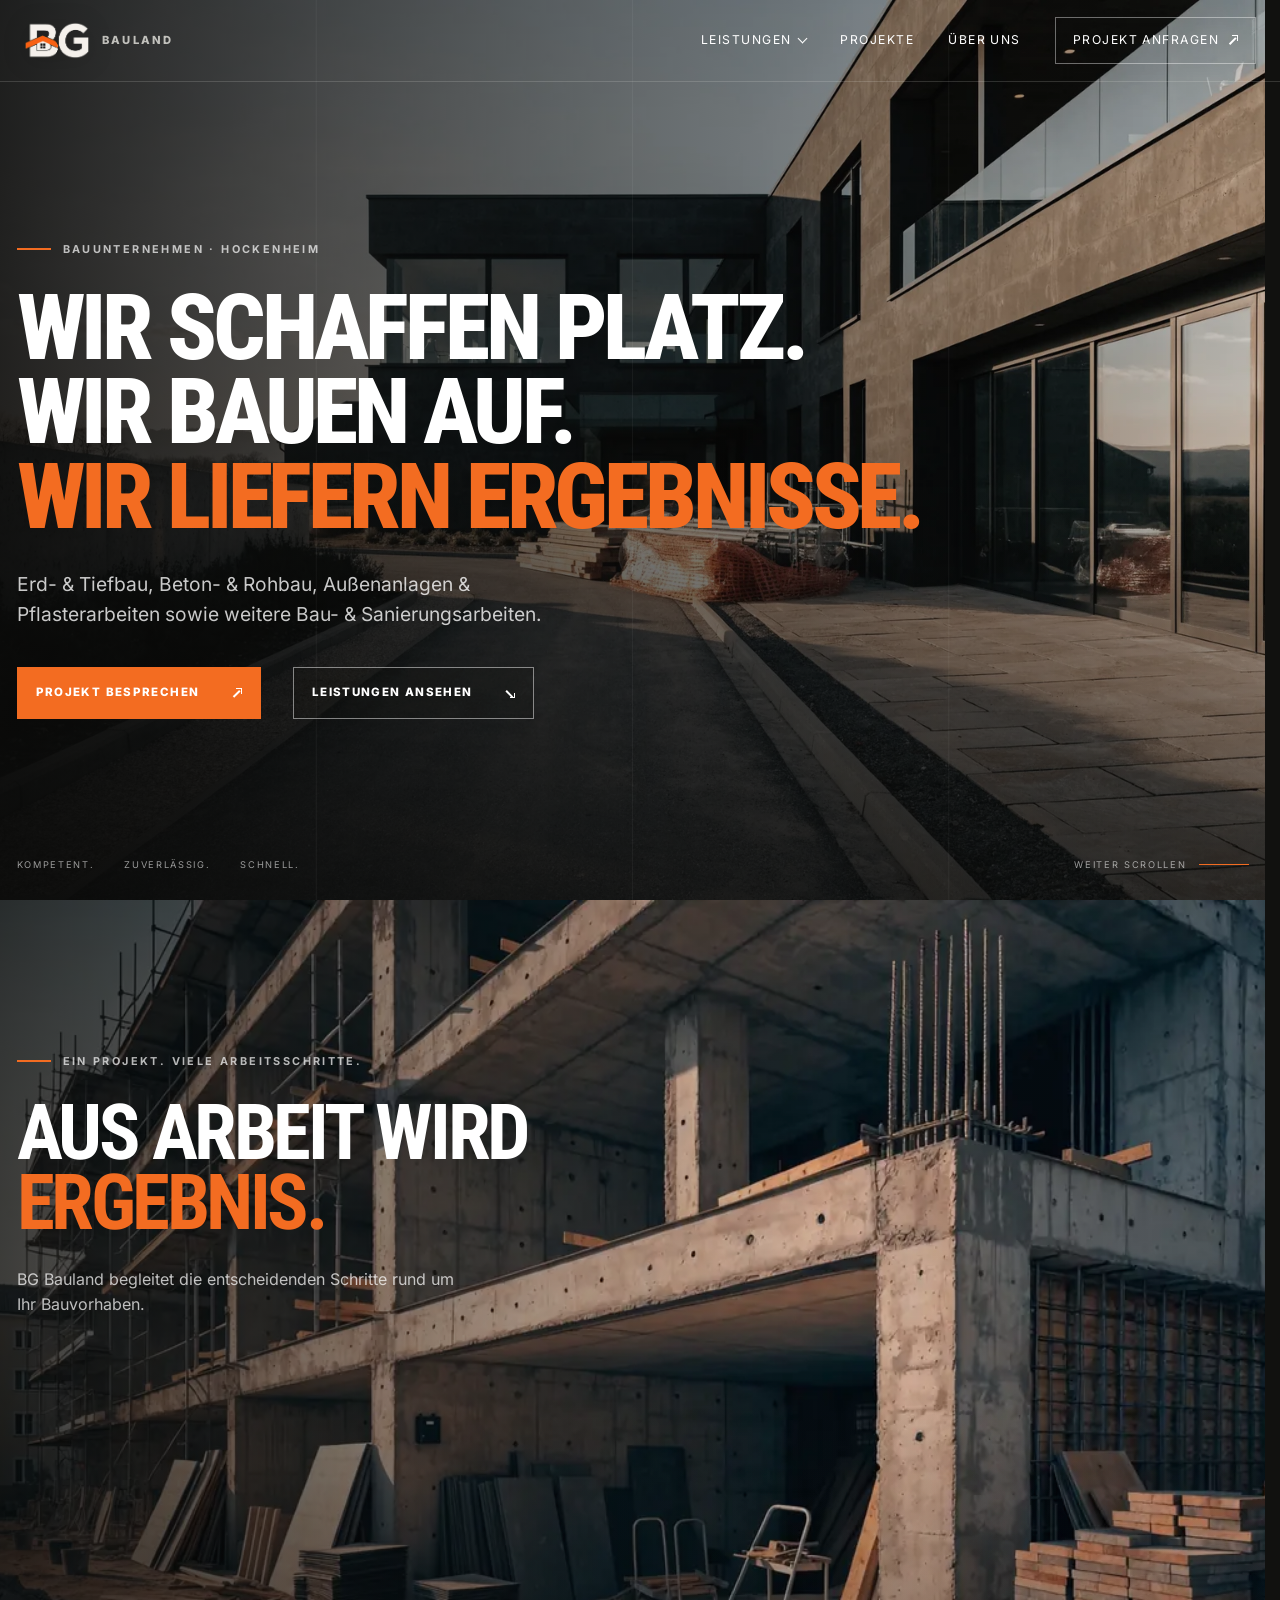
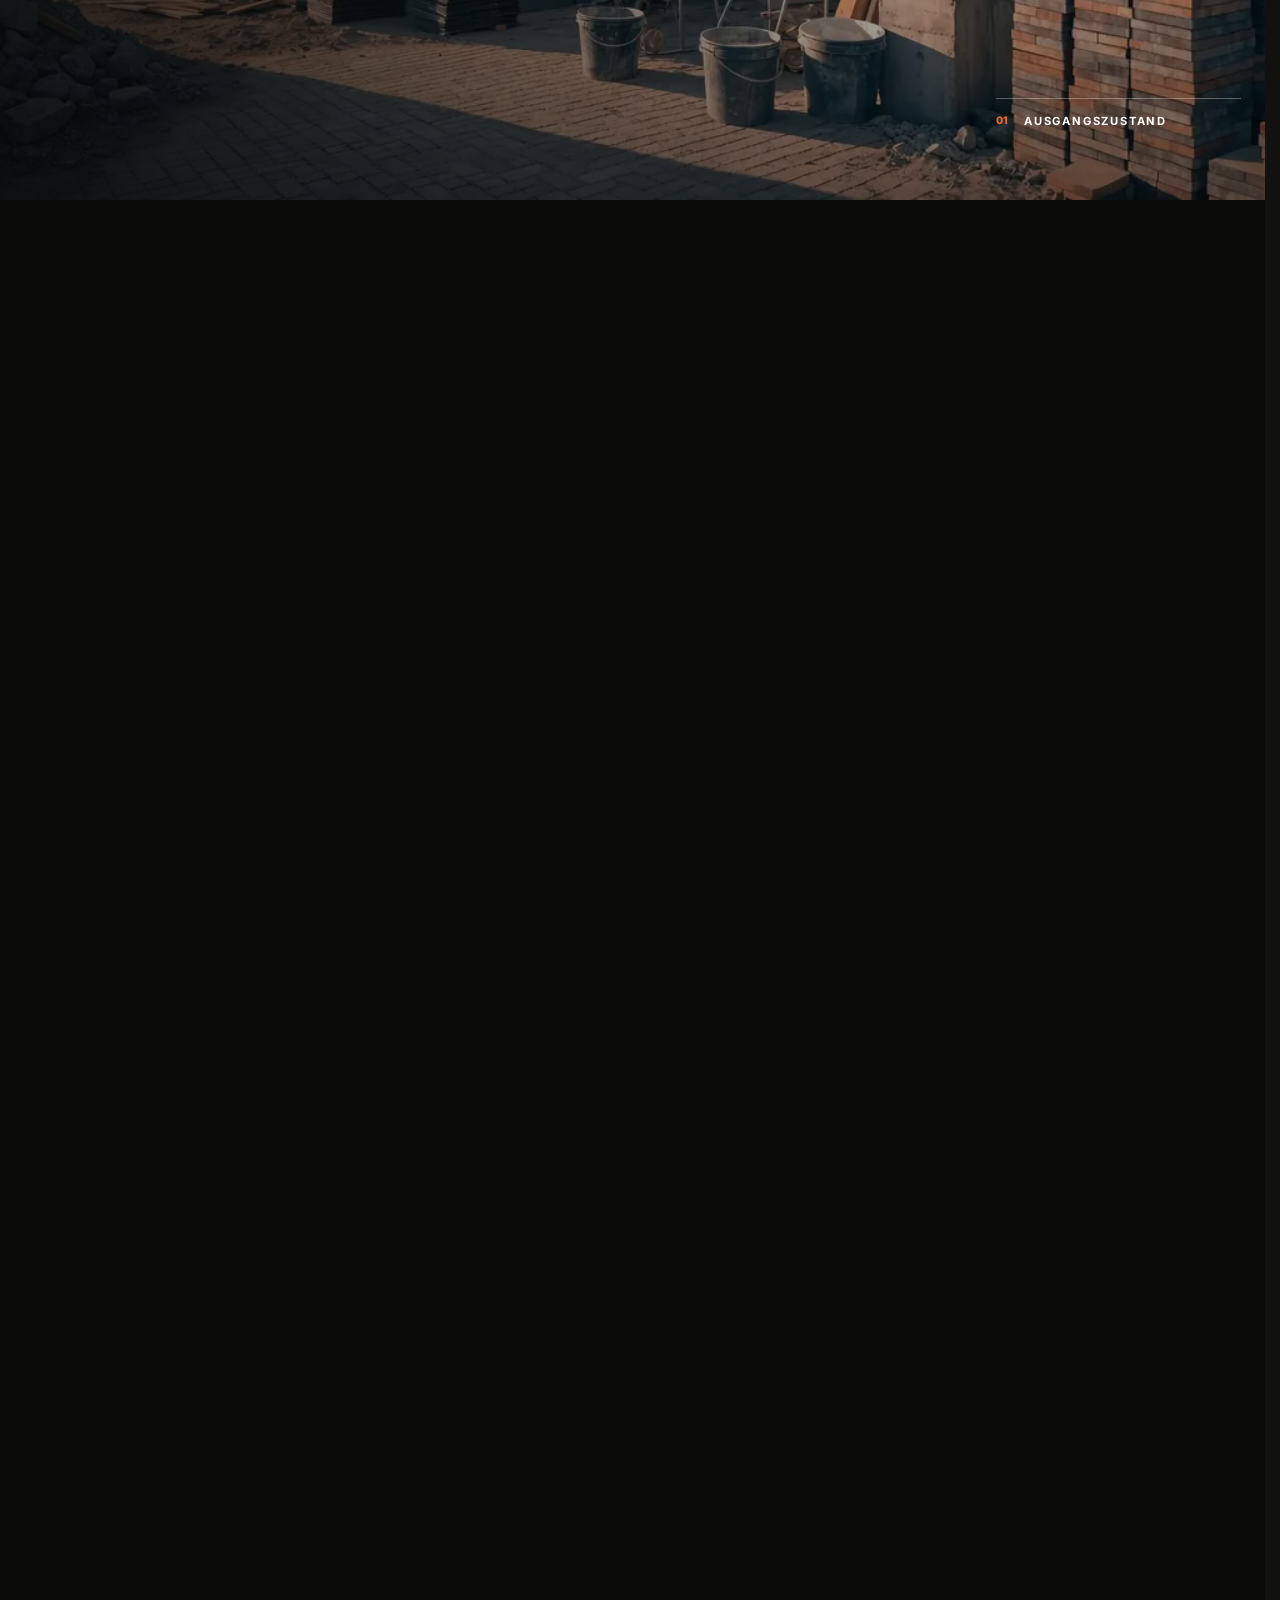
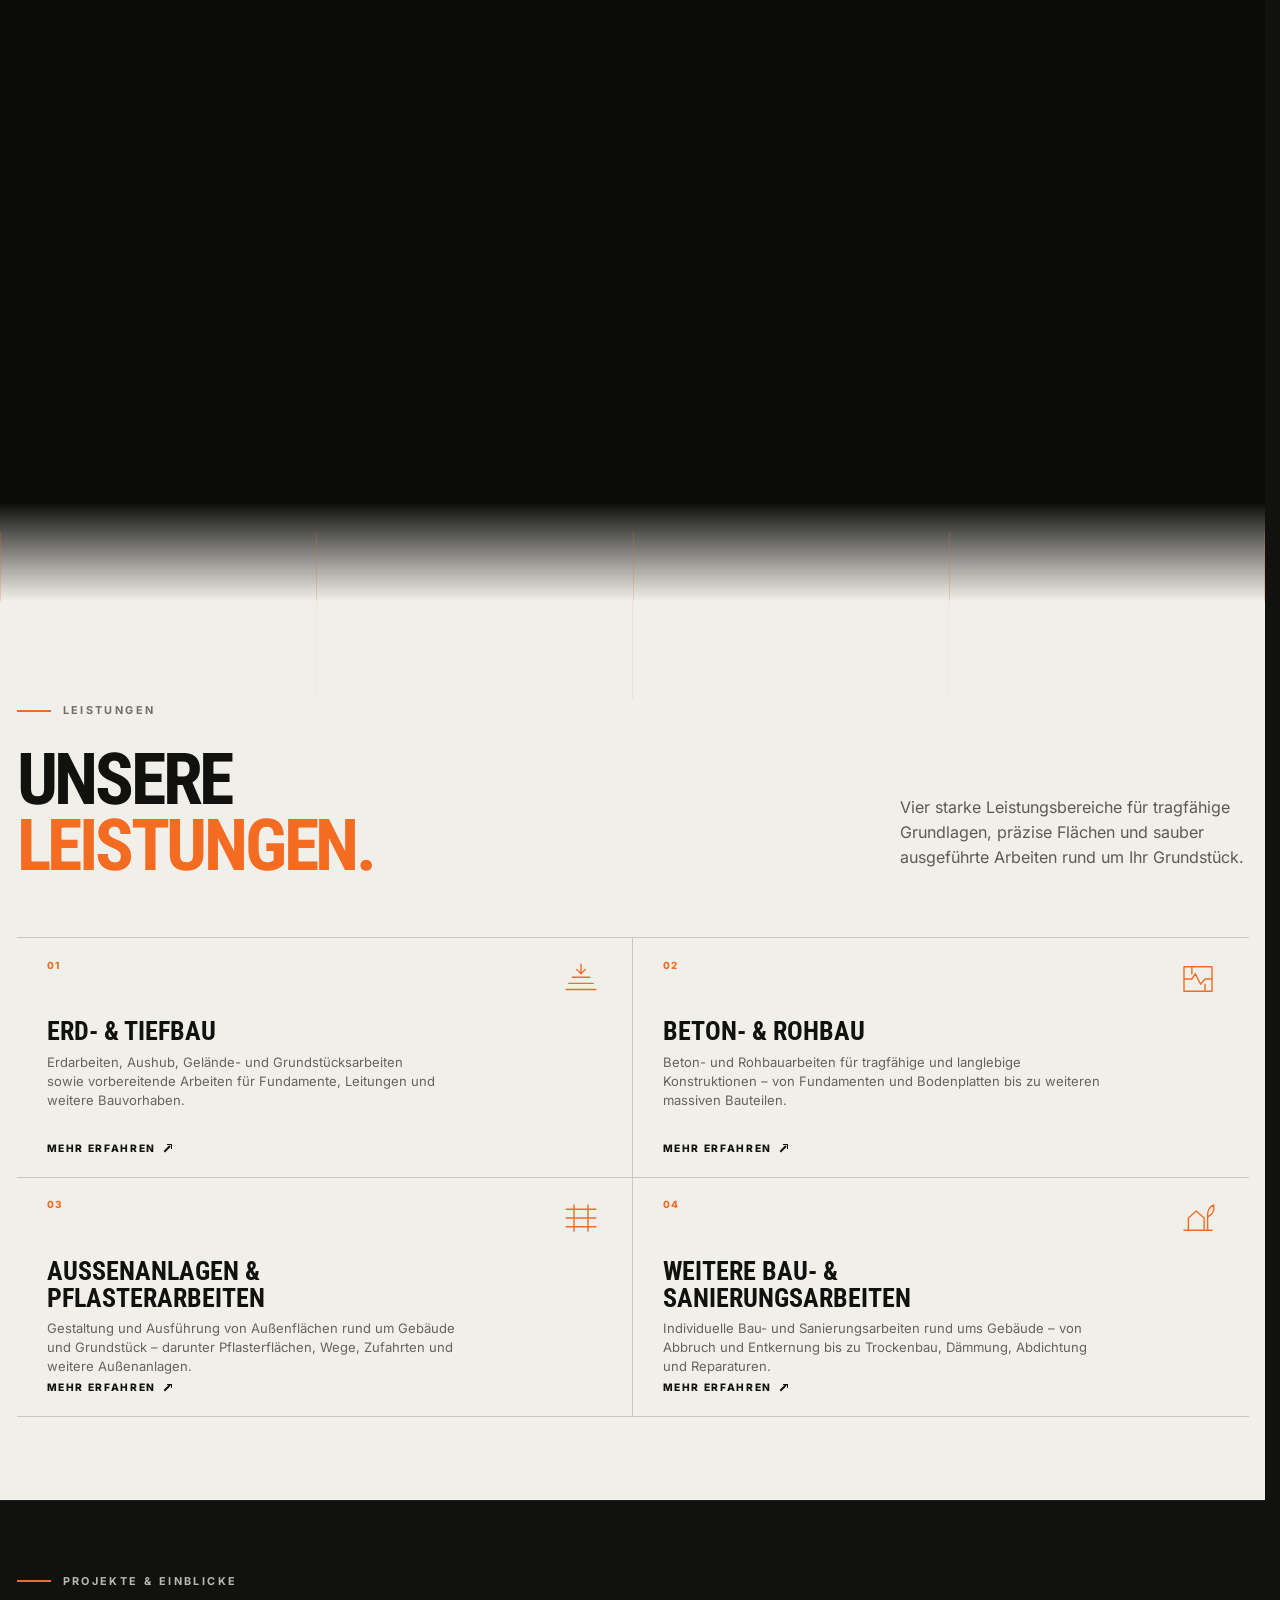
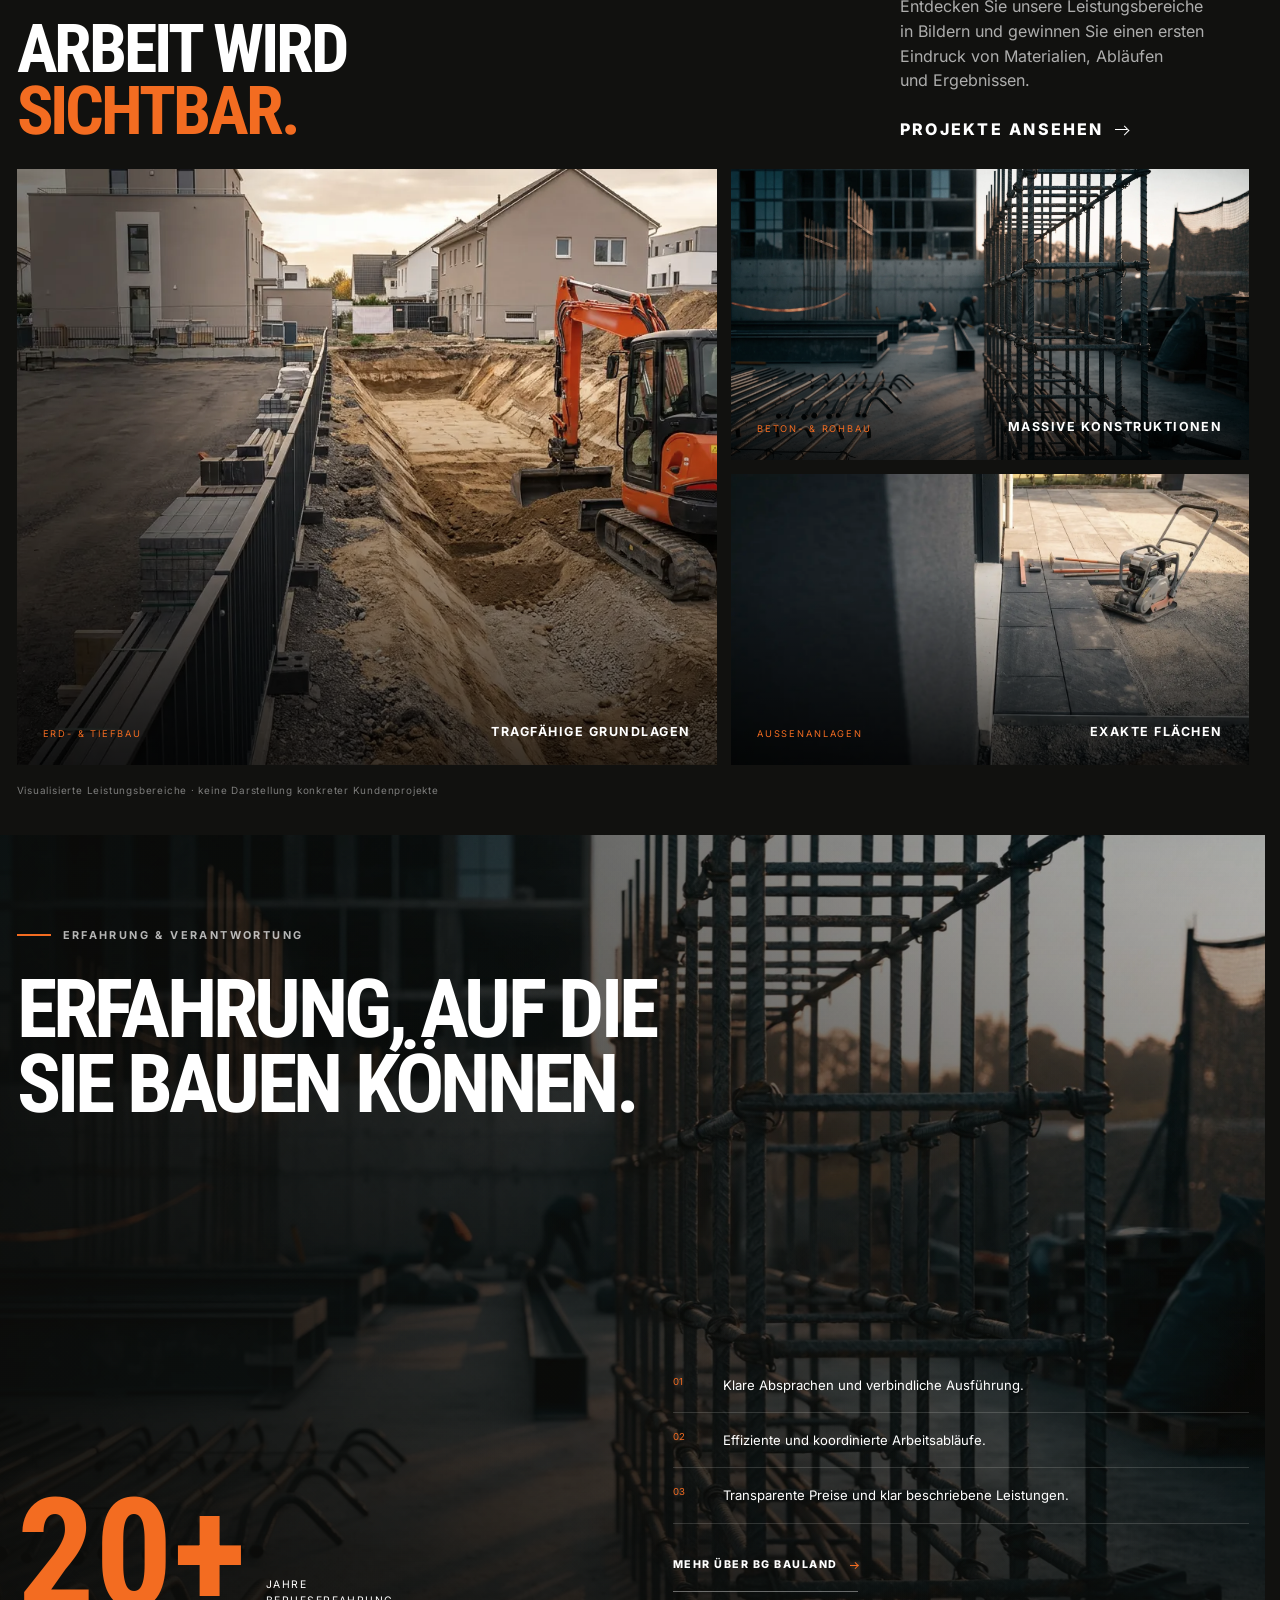
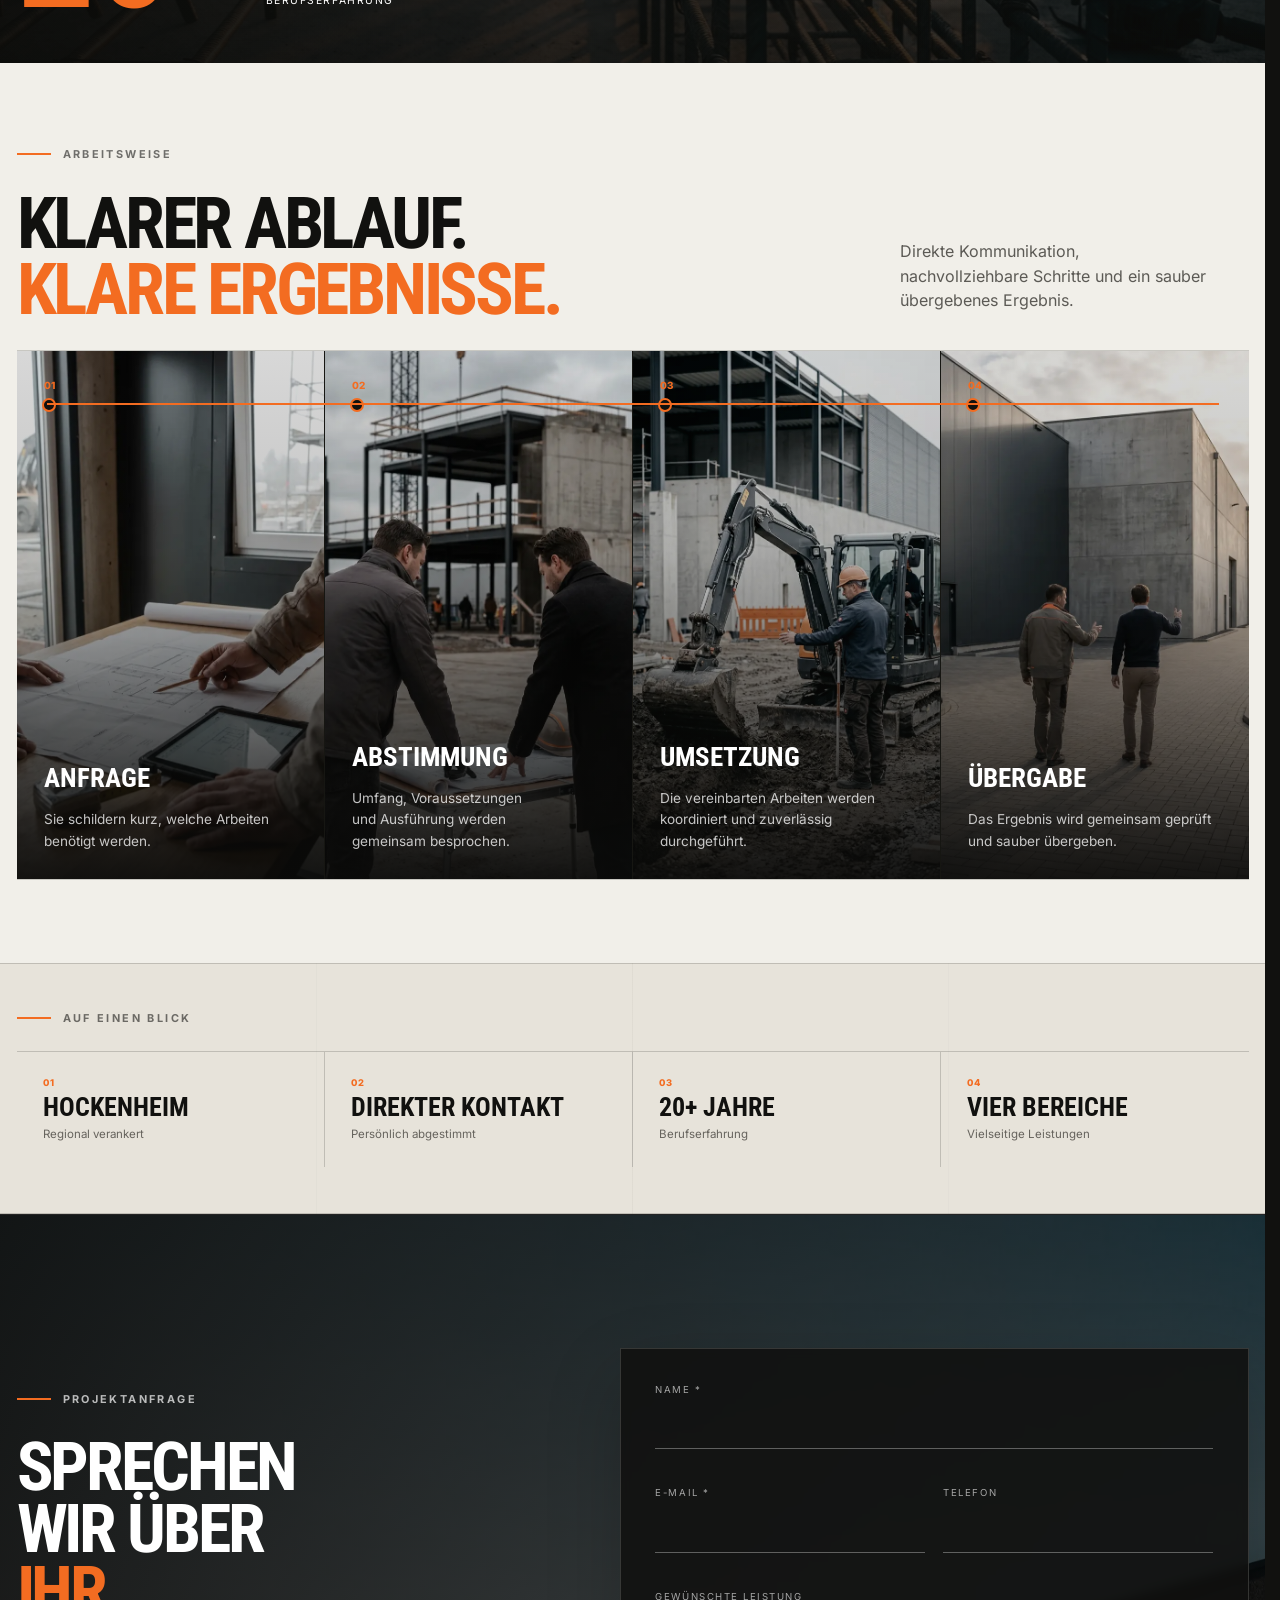
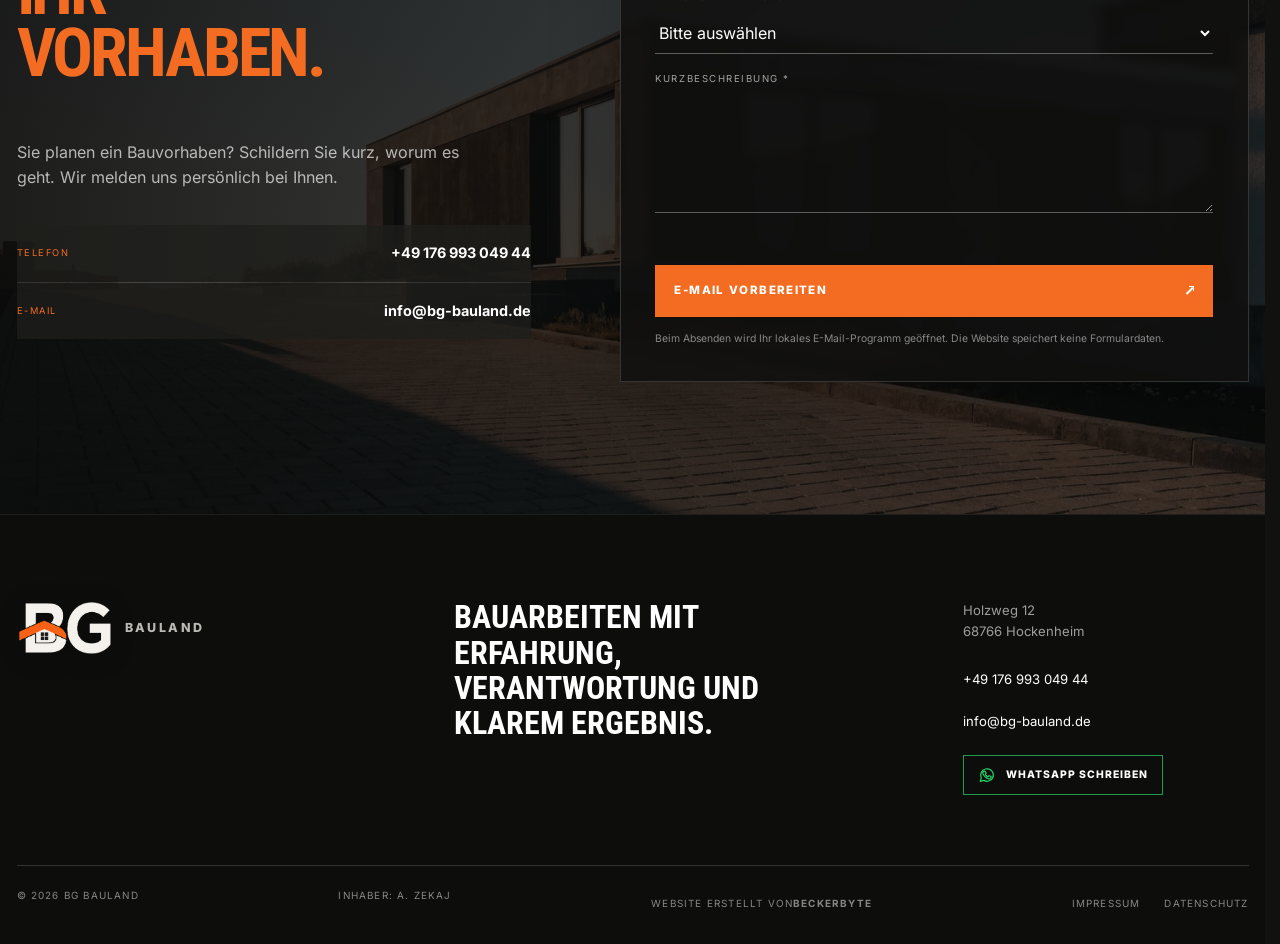
==== commit 6b92f7ad: "feat: refresh site structure and service pages" ====
--- a/index.html
+++ b/index.html
@@ -32,7 +32,7 @@
   <link rel="preload" as="image" href="./assets/images/hero-bg-bauland.webp" fetchpriority="high">
   <link rel="preload" href="./assets/fonts/inter-latin.woff2?v=1" as="font" type="font/woff2" crossorigin>
   <link rel="preload" href="./assets/fonts/roboto-condensed-latin.woff2?v=1" as="font" type="font/woff2" crossorigin>
-  <link rel="stylesheet" href="./styles.css?v=28">
+  <link rel="stylesheet" href="./styles.css?v=31">
   <script type="application/ld+json">
   {
     "@context": "https://schema.org",
@@ -53,10 +53,10 @@
       "@type": "OfferCatalog",
       "name": "Leistungen",
       "itemListElement": [
-        { "@type": "Offer", "itemOffered": { "@type": "Service", "name": "Erd- & Tiefbau" } },
-        { "@type": "Offer", "itemOffered": { "@type": "Service", "name": "Beton- & Rohbau" } },
-        { "@type": "Offer", "itemOffered": { "@type": "Service", "name": "Außenanlagen & Pflasterarbeiten" } },
-        { "@type": "Offer", "itemOffered": { "@type": "Service", "name": "Weitere Bau- & Sanierungsarbeiten" } }
+        { "@type": "Offer", "itemOffered": { "@type": "Service", "name": "Erd- & Tiefbau", "url": "https://bgbauland.github.io/bg-bauland/erd-tiefbau/" } },
+        { "@type": "Offer", "itemOffered": { "@type": "Service", "name": "Beton- & Rohbau", "url": "https://bgbauland.github.io/bg-bauland/beton-rohbau/" } },
+        { "@type": "Offer", "itemOffered": { "@type": "Service", "name": "Außenanlagen & Pflasterarbeiten", "url": "https://bgbauland.github.io/bg-bauland/aussenanlagen/" } },
+        { "@type": "Offer", "itemOffered": { "@type": "Service", "name": "Weitere Bau- & Sanierungsarbeiten", "url": "https://bgbauland.github.io/bg-bauland/bau-sanierungsarbeiten/" } }
       ]
     }
   }
@@ -126,6 +126,7 @@
         <p class="hero-lead">Erd- &amp; Tiefbau, Beton- &amp; Rohbau, Außenanlagen &amp; Pflasterarbeiten sowie weitere Bau- &amp; Sanierungsarbeiten.</p>
         <div class="hero-actions">
           <a class="button button-primary" href="#kontakt">Projekt besprechen <span class="arrow-icon arrow-up" aria-hidden="true"></span></a>
+          <a class="button button-secondary" href="#leistungen">Leistungen ansehen <span class="arrow-icon arrow-down" aria-hidden="true"></span></a>
         </div>
       </div>
       <div class="hero-foot shell" aria-hidden="true">
@@ -154,6 +155,7 @@
           <span class="loader-percent">0%</span>
         </div>
       </div>
+      <div class="cinematic-handoff" aria-hidden="true"><span></span><span></span><span></span><span></span></div>
     </section>
 
     <section class="section services" id="leistungen" aria-labelledby="services-title">
@@ -174,26 +176,24 @@
       </div>
     </section>
 
-    <section class="project-strip" id="projekte" aria-label="Ausgewählte Leistungsbereiche">
-      <div class="shell project-grid">
-        <figure class="project-image reveal"><img src="./assets/images/service-erd-tiefbau.webp" width="1376" height="768" loading="lazy" decoding="async" fetchpriority="low" alt="Baugrube mit Bagger bei präzisen Erd- und Tiefbauarbeiten"><figcaption><span>Erd- &amp; Tiefbau</span><strong>Tragfähige Grundlagen</strong></figcaption></figure>
-        <figure class="project-image reveal"><img src="./assets/images/reinforcement.webp" width="1920" height="1080" loading="lazy" decoding="async" fetchpriority="low" alt="Vorbereitete Bewehrung für tragfähige Beton- und Rohbauarbeiten"><figcaption><span>Beton- &amp; Rohbau</span><strong>Massive Konstruktionen</strong></figcaption></figure>
-        <figure class="project-image reveal"><img src="./assets/images/service-pflasterarbeiten.webp" width="1376" height="768" loading="lazy" decoding="async" fetchpriority="low" alt="Präzise vorbereitete Pflasterfläche als Teil einer Außenanlage"><figcaption><span>Außenanlagen &amp; Pflasterarbeiten</span><strong>Exakte Außenflächen</strong></figcaption></figure>
-        <figure class="project-image reveal"><img src="./assets/images/service-abbrucharbeiten.webp" width="1376" height="768" loading="lazy" decoding="async" fetchpriority="low" alt="Vorbereitende Abbrucharbeit im Rahmen einer Sanierung"><figcaption><span>Weitere Bau- &amp; Sanierungsarbeiten</span><strong>Vielseitig umgesetzt</strong></figcaption></figure>
-      </div>
-      <p class="image-disclaimer shell"><span>Visualisierte Leistungsbereiche · keine Darstellung konkreter Kundenprojekte</span><a class="project-strip-link" href="./projekte/">Projekte ansehen <span class="arrow-icon arrow-right" aria-hidden="true"></span></a></p>
-    </section>
-
-    <section class="section details" aria-labelledby="details-title">
-      <div class="shell">
-        <p class="eyebrow eyebrow-dark reveal"><span></span> Im Detail</p>
-        <h2 id="details-title" class="reveal">Arbeit, die den<br><em>Unterschied macht.</em></h2>
-        <div class="detail-list">
-          <article class="detail-row reveal" id="erd-tiefbau"><span class="detail-no">01</span><div><h3>Erd- &amp; Tiefbau</h3><p>Präzise Erdbewegungen, Aushubarbeiten und Geländeanpassungen schaffen eine verlässliche Grundlage für die nächsten Bauabschnitte.</p></div><a class="detail-page-link" href="./erd-tiefbau/" aria-label="Mehr über Erd- und Tiefbau erfahren"><span class="detail-mark arrow-icon arrow-up" aria-hidden="true"></span></a></article>
-          <article class="detail-row reveal" id="beton-rohbau"><span class="detail-no">02</span><div><h3>Beton- &amp; Rohbau</h3><p>Fundamente, Bodenplatten und weitere massive Bauteile werden als tragfähige und langlebige Grundlage für das Bauvorhaben ausgeführt.</p></div><a class="detail-page-link" href="./beton-rohbau/" aria-label="Mehr über Beton- und Rohbau erfahren"><span class="detail-mark arrow-icon arrow-up" aria-hidden="true"></span></a></article>
-          <article class="detail-row reveal" id="aussenanlagen-pflaster"><span class="detail-no">03</span><div><h3>Außenanlagen &amp; Pflasterarbeiten</h3><p>Außenflächen, Wege und Zufahrten werden funktional gestaltet und mit fachgerechtem Unterbau präzise ausgeführt.</p></div><a class="detail-page-link" href="./aussenanlagen/" aria-label="Mehr über Außenanlagen und Pflasterarbeiten erfahren"><span class="detail-mark arrow-icon arrow-up" aria-hidden="true"></span></a></article>
-          <article class="detail-row reveal" id="bau-sanierung"><span class="detail-no">04</span><div><h3>Weitere Bau- &amp; Sanierungsarbeiten</h3><p>Abbruch, Entkernung, Trockenbau, Dämmung, Abdichtung und Reparaturen werden passend zum Gebäude und Vorhaben ausgeführt.</p></div><a class="detail-page-link" href="./bau-sanierungsarbeiten/" aria-label="Mehr über weitere Bau- und Sanierungsarbeiten erfahren"><span class="detail-mark arrow-icon arrow-up" aria-hidden="true"></span></a></article>
-        </div>
+    <section class="section project-strip project-teaser" id="projekte" aria-labelledby="projects-title">
+      <div class="shell">
+        <div class="section-head project-teaser-head reveal">
+          <div>
+            <p class="eyebrow"><span></span> Projekte &amp; Einblicke</p>
+            <h2 id="projects-title">Arbeit wird<br><em>sichtbar.</em></h2>
+          </div>
+          <div class="project-teaser-copy">
+            <p>Entdecken Sie unsere Leistungsbereiche in Bildern und gewinnen Sie einen ersten Eindruck von Materialien, Abläufen und Ergebnissen.</p>
+            <a class="project-strip-link" href="./projekte/">Projekte ansehen <span class="arrow-icon arrow-right" aria-hidden="true"></span></a>
+          </div>
+        </div>
+        <div class="project-teaser-grid">
+          <figure class="project-image project-image-featured reveal"><img src="./assets/images/service-erd-tiefbau.webp" width="1376" height="768" loading="lazy" decoding="async" fetchpriority="low" alt="Visualisierung einer Baugrube mit Bagger für Erd- und Tiefbau"><figcaption><span>Erd- &amp; Tiefbau</span><strong>Tragfähige Grundlagen</strong></figcaption></figure>
+          <figure class="project-image reveal"><img src="./assets/images/reinforcement.webp" width="1920" height="1080" loading="lazy" decoding="async" fetchpriority="low" alt="Visualisierung einer vorbereiteten Bewehrung für Beton- und Rohbau"><figcaption><span>Beton- &amp; Rohbau</span><strong>Massive Konstruktionen</strong></figcaption></figure>
+          <figure class="project-image reveal"><img src="./assets/images/service-pflasterarbeiten.webp" width="1376" height="768" loading="lazy" decoding="async" fetchpriority="low" alt="Visualisierung einer vorbereiteten Pflasterfläche im Außenbereich"><figcaption><span>Außenanlagen</span><strong>Exakte Flächen</strong></figcaption></figure>
+        </div>
+        <p class="image-disclaimer">Visualisierte Leistungsbereiche · keine Darstellung konkreter Kundenprojekte</p>
       </div>
     </section>
 
@@ -209,6 +209,7 @@
             <li><span>01</span>Klare Absprachen und verbindliche Ausführung.</li>
             <li><span>02</span>Effiziente und koordinierte Arbeitsabläufe.</li>
             <li><span>03</span>Transparente Preise und klar beschriebene Leistungen.</li>
+            <li class="experience-more"><a href="./ueber-uns/">Mehr über BG Bauland <span class="arrow-icon arrow-right" aria-hidden="true"></span></a></li>
           </ul>
         </div>
       </div>
@@ -220,12 +221,24 @@
           <div><p class="eyebrow eyebrow-dark"><span></span> Arbeitsweise</p><h2 id="process-title">Klarer Ablauf.<br><em>Klare Ergebnisse.</em></h2></div>
           <p>Direkte Kommunikation, nachvollziehbare Schritte und ein sauber übergebenes Ergebnis.</p>
         </div>
-        <ol class="process-list">
+        <ol class="process-list process-axis reveal">
           <li class="reveal"><img class="process-image" src="assets/images/process-anfrage.webp" alt="" loading="lazy" decoding="async" width="928" height="1152"><span>01</span><div><h3>Anfrage</h3><p>Sie schildern kurz, welche Arbeiten benötigt werden.</p></div></li>
           <li class="reveal"><img class="process-image" src="assets/images/process-abstimmung.webp" alt="" loading="lazy" decoding="async" width="928" height="1152"><span>02</span><div><h3>Abstimmung</h3><p>Umfang, Voraussetzungen und Ausführung werden gemeinsam besprochen.</p></div></li>
           <li class="reveal"><img class="process-image" src="assets/images/process-umsetzung.webp" alt="" loading="lazy" decoding="async" width="928" height="1152"><span>03</span><div><h3>Umsetzung</h3><p>Die vereinbarten Arbeiten werden koordiniert und zuverlässig durchgeführt.</p></div></li>
           <li class="reveal"><img class="process-image" src="assets/images/process-uebergabe.webp" alt="" loading="lazy" decoding="async" width="928" height="1152"><span>04</span><div><h3>Übergabe</h3><p>Das Ergebnis wird gemeinsam geprüft und sauber übergeben.</p></div></li>
         </ol>
+      </div>
+    </section>
+
+    <section class="trust-bar" aria-label="BG Bauland auf einen Blick">
+      <div class="shell">
+        <p class="eyebrow eyebrow-dark"><span></span> Auf einen Blick</p>
+        <ul>
+          <li><span>01</span><strong>Hockenheim</strong><small>Regional verankert</small></li>
+          <li><span>02</span><strong>Direkter Kontakt</strong><small>Persönlich abgestimmt</small></li>
+          <li><span>03</span><strong>20+ Jahre</strong><small>Berufserfahrung</small></li>
+          <li><span>04</span><strong>Vier Bereiche</strong><small>Vielseitige Leistungen</small></li>
+        </ul>
       </div>
     </section>
 
@@ -236,7 +249,7 @@
         <div class="contact-copy reveal">
           <p class="eyebrow"><span></span> Projektanfrage</p>
           <h2 id="contact-title">Sprechen wir über<br><em>Ihr Vorhaben.</em></h2>
-          <p>Beschreiben Sie uns kurz Ihr Projekt. Wir melden uns persönlich bei Ihnen.</p>
+          <p>Sie planen ein Bauvorhaben? Schildern Sie kurz, worum es geht. Wir melden uns persönlich bei Ihnen.</p>
           <div class="contact-direct">
             <a href="tel:+4917699304944"><small>Telefon</small><strong>+49 176 993 049 44</strong></a>
             <a href="mailto:info@bg-bauland.de"><small>E-Mail</small><strong>info@bg-bauland.de</strong></a>
--- a/styles.css
+++ b/styles.css
@@ -776,3 +776,314 @@
   .project-feature img,.project-strip-link,.related-service{transition:none}
   .project-feature:hover img{transform:none}
 }
+
+/* Homepage hub: clear paths, concise sections and a visual cinematic handoff. */
+.button-secondary{border-color:rgba(255,255,255,.48);color:#fff;background:rgba(17,17,15,.18);transition:background .2s,border-color .2s}
+.button-secondary:hover,.button-secondary:focus-visible{border-color:#fff;background:rgba(17,17,15,.58)}
+.cinematic-handoff{position:absolute;z-index:3;right:0;bottom:-1px;left:0;height:clamp(76px,11vh,118px);display:grid;grid-template-columns:repeat(4,1fr);pointer-events:none;background:linear-gradient(to bottom,transparent,var(--paper))}
+.cinematic-handoff span{border-left:1px solid rgba(243,108,33,.26);transform:scaleY(.7);transform-origin:bottom}
+.cinematic-handoff span:last-child{border-right:1px solid rgba(243,108,33,.26)}
+.services{position:relative;background-image:linear-gradient(to right,transparent calc(25% - .5px),rgba(17,17,15,.055) 25%,transparent calc(25% + .5px)),linear-gradient(to right,transparent calc(50% - .5px),rgba(17,17,15,.055) 50%,transparent calc(50% + .5px)),linear-gradient(to right,transparent calc(75% - .5px),rgba(17,17,15,.055) 75%,transparent calc(75% + .5px));background-repeat:no-repeat;background-size:100% clamp(76px,11vh,118px)}
+
+.project-strip.project-teaser{height:auto;min-height:100dvh;padding:clamp(64px,8dvh,92px) 0 clamp(28px,4dvh,46px);background:var(--ink)}
+.project-teaser>.shell{display:grid;grid-template-rows:auto minmax(0,1fr) auto;min-height:calc(100dvh - clamp(92px,12dvh,138px))}
+.project-teaser .section-head{margin-bottom:clamp(22px,3dvh,34px);color:#fff}
+.project-teaser .section-head h2{font-size:clamp(3rem,7.5dvh,5.6rem)}
+.project-teaser-copy{max-width:430px;justify-self:end}
+.project-teaser-copy p{margin:0 0 24px;color:rgba(255,255,255,.66)}
+.project-teaser-grid{display:grid;grid-template-columns:1.15fr .85fr;grid-template-rows:repeat(2,minmax(0,1fr));gap:14px;min-height:0}
+.project-teaser-grid .project-image{min-height:0}
+.project-image-featured{grid-row:1/-1}
+.project-teaser .image-disclaimer{margin:18px 0 0}
+
+.experience-more{display:block!important;border-bottom:0!important;padding-top:24px!important}
+.experience-more a{display:inline-flex;align-items:center;gap:12px;padding-bottom:8px;border-bottom:1px solid rgba(255,255,255,.38);font-size:.67rem;font-weight:800;letter-spacing:.14em;text-transform:uppercase}
+.experience-more a:hover,.experience-more a:focus-visible{color:var(--orange)}
+
+.process-axis{position:relative}
+.process-axis::before,.process-axis::after{content:"";position:absolute;z-index:3;top:52px;right:30px;left:30px;height:2px;pointer-events:none;transform-origin:left center}
+.process-axis::before{background:rgba(255,255,255,.25)}
+.process-axis::after{background:var(--orange);transform:scaleX(0);transition:transform 1.1s cubic-bezier(.2,.75,.25,1)}
+.process-axis.is-visible::after{transform:scaleX(1)}
+.process-axis>li::before{content:"";position:absolute;z-index:4;top:47px;left:25px;width:10px;height:10px;border:2px solid var(--orange);border-radius:50%;background:var(--ink)}
+.process-axis>li>span{padding-bottom:28px}
+
+.trust-bar{padding:46px 0;background:var(--paper-2);border-top:1px solid var(--line);border-bottom:1px solid var(--line)}
+.trust-bar .eyebrow{margin-bottom:24px}
+.trust-bar ul{list-style:none;display:grid;grid-template-columns:repeat(4,minmax(0,1fr));padding:0;margin:0;border-top:1px solid var(--line)}
+.trust-bar li{min-width:0;display:grid;gap:5px;padding:24px 26px;border-right:1px solid var(--line)}
+.trust-bar li:last-child{border-right:0}
+.trust-bar li>span{color:var(--orange);font-size:.58rem;font-weight:800;letter-spacing:.14em}
+.trust-bar strong{font-family:var(--display);font-size:clamp(1.35rem,2vw,1.8rem);line-height:1;text-transform:uppercase}
+.trust-bar small{color:#66635d;font-size:.72rem}
+
+@media(max-width:900px){
+  .hero-actions{flex-wrap:wrap;gap:12px}
+  .button-secondary{min-height:48px}
+  .cinematic-handoff{height:72px}
+  .services{background-size:100% 72px}
+  .project-strip.project-teaser{height:auto;min-height:auto;padding:74px 0 28px}
+  .project-teaser>.shell{display:grid;grid-template-rows:auto auto auto;min-height:0}
+  .project-teaser .section-head{grid-template-columns:1fr;gap:14px;margin-bottom:22px}
+  .project-teaser-copy{max-width:620px;justify-self:start}
+  .project-teaser-copy p{font-size:.84rem;line-height:1.5;margin-bottom:14px}
+  .project-teaser-grid{height:clamp(430px,60dvh,620px)}
+  .experience-more{padding-top:12px!important}
+  .process .process-axis{display:grid;grid-template-columns:1fr;grid-template-rows:repeat(4,minmax(145px,1fr));height:auto}
+  .process-axis::before,.process-axis::after{top:28px;right:auto;bottom:28px;left:27px;width:2px;height:auto;transform-origin:center top}
+  .process-axis::after{transform:scaleY(0)}
+  .process-axis.is-visible::after{transform:scaleY(1)}
+  .process-axis>li,.process-list.process-axis li:nth-child(-n+2){min-height:145px;padding:18px 16px 16px 54px;border-right:0!important;border-bottom:1px solid var(--line)!important}
+  .process-axis>li:last-child{border-bottom:0!important}
+  .process-axis>li::before{top:23px;left:22px}
+  .process-axis>li>span{padding-bottom:18px}
+  .process-axis>li>div{max-width:460px}
+  .trust-bar{padding:38px 0}
+  .trust-bar ul{grid-template-columns:repeat(2,minmax(0,1fr))}
+  .trust-bar li:nth-child(2){border-right:0}
+  .trust-bar li:nth-child(-n+2){border-bottom:1px solid var(--line)}
+}
+
+@media(max-width:600px){
+  .hero-actions{display:grid;grid-template-columns:1fr;margin-top:24px}
+  .hero-actions .button{width:100%}
+  .cinematic-handoff{height:58px}
+  .services{background-size:100% 58px}
+  .project-teaser .section-head h2{font-size:clamp(2.35rem,11vw,3.15rem)}
+  .project-teaser-grid{grid-template-columns:1fr 1fr;grid-template-rows:220px 145px;height:auto;gap:8px}
+  .project-image-featured{grid-column:1/-1;grid-row:1}
+  .project-teaser-grid .project-image:not(.project-image-featured) figcaption strong{font-size:.54rem}
+  .project-teaser .image-disclaimer{font-size:.56rem;line-height:1.45}
+  .trust-bar ul{grid-template-columns:1fr}
+  .trust-bar li,.trust-bar li:nth-child(2){padding:18px 4px;border-right:0;border-bottom:1px solid var(--line)}
+  .trust-bar li:last-child{border-bottom:0}
+}
+
+@media(prefers-reduced-motion:reduce){
+  .process-axis::after{transition:none;transform:none}
+  .cinematic-handoff span{transform:none}
+}
+
+/* Editorial service pages: compact hierarchy, technical rows and clear section rhythm. */
+.service-page-editorial .service-hero{height:clamp(580px,76svh,760px);min-height:580px}
+.service-page-editorial .service-hero-content{justify-content:flex-end;padding:112px 0 32px}
+.service-page-editorial .service-breadcrumb{position:absolute;top:100px;left:0;margin:0;padding:0}
+.service-page-editorial .service-number{margin-bottom:11px;text-transform:uppercase}
+.service-page-editorial .service-hero h1{max-width:min(900px,72%);margin-bottom:20px;font-size:clamp(4.4rem,7.5vw,7.2rem)}
+.service-page-editorial .service-hero h1.service-hero-title-long{font-size:clamp(3.7rem,6.6vw,6.4rem)}
+.service-page-editorial .service-hero .hero-lead{max-width:min(720px,61%);font-size:1rem;line-height:1.65}
+.service-hero-meta{position:absolute;right:0;bottom:32px;width:min(285px,25%);padding:21px 0 0;border-top:1px solid rgba(255,255,255,.4);display:grid;gap:7px}
+.service-hero-meta small{color:rgba(255,255,255,.58);font-size:.58rem;font-weight:800;letter-spacing:.15em;text-transform:uppercase}
+.service-hero-meta strong{font-family:var(--display);font-size:1.5rem;text-transform:uppercase}
+.service-hero-meta a{display:flex;justify-content:space-between;align-items:center;margin-top:12px;padding-top:14px;border-top:1px solid rgba(255,255,255,.18);font-size:.62rem;font-weight:800;letter-spacing:.14em;text-transform:uppercase;transition:color .2s ease}
+.service-hero-meta a:hover,.service-hero-meta a:focus-visible{color:var(--orange)}
+
+.service-page-editorial .service-intro,.service-page-editorial .service-scope{min-height:auto;padding:clamp(82px,9vw,124px) 0}
+.service-page-editorial .service-intro-grid{grid-template-columns:minmax(0,.78fr) minmax(0,1.22fr);gap:clamp(50px,7vw,110px)}
+.service-page-editorial .service-copy>p{max-width:690px}
+.service-page-editorial .service-keyfacts{margin-top:34px}
+.service-page-editorial .service-scope-head{grid-template-columns:minmax(0,1.25fr) minmax(260px,.75fr);align-items:end;margin-bottom:30px}
+.service-page-editorial .scope-grid--editorial{display:block;border-bottom:0}
+.service-page-editorial .scope-grid--editorial .scope-item{min-height:0;display:grid;grid-template-columns:64px minmax(210px,.72fr) minmax(260px,1fr);gap:clamp(24px,4vw,70px);align-items:center;padding:24px 4px;border-right:0;border-bottom:1px solid var(--line)}
+.service-page-editorial .scope-grid--editorial .scope-item h3{margin:0;font-size:clamp(1.55rem,2.35vw,2.25rem);overflow-wrap:normal}
+.service-page-editorial .scope-grid--editorial .scope-item p{max-width:620px;font-size:.9rem}
+@media(hover:hover){.service-page-editorial .scope-grid--editorial .scope-item:hover{background:rgba(17,17,15,.035)}}
+
+.service-page-editorial .service-content-section,.service-page-editorial .service-focus,.service-page-editorial .service-process-section,.service-page-editorial .service-faq{padding:clamp(76px,8.5vw,118px) 0}
+.service-page-editorial .service-section-head{margin-bottom:34px}
+.service-page-editorial .service-use-list{grid-template-columns:repeat(2,minmax(0,1fr));border-left:0}
+.service-page-editorial .service-use-list .service-info-card{min-height:150px;display:grid;grid-template-columns:46px minmax(0,1fr);grid-template-rows:auto auto;column-gap:22px;padding:24px 26px 24px 4px;border-left:0}
+.service-page-editorial .service-use-list .service-info-card:nth-child(2n){padding-left:26px}
+.service-page-editorial .service-use-list .service-info-card>span{grid-row:1/3}
+.service-page-editorial .service-use-list .service-info-card h3{align-self:end;margin:0 0 9px;font-size:clamp(1.4rem,2vw,1.9rem)}
+.service-page-editorial .service-use-list .service-info-card p{align-self:start}
+
+.service-page-editorial .service-focus{background-image:linear-gradient(90deg,transparent calc(40% - .5px),rgba(255,255,255,.08) 40%,transparent calc(40% + .5px))}
+.service-page-editorial .service-focus-grid{grid-template-columns:minmax(0,.75fr) minmax(0,1.25fr)}
+.service-page-editorial .service-focus h2{font-size:clamp(3rem,11cqi,5.4rem)}
+.service-page-editorial .service-chain--four{grid-template-columns:repeat(4,minmax(0,1fr))}
+.service-page-editorial .service-chain--four>*:nth-child(3){padding-left:24px}
+.service-tags{display:flex;flex-wrap:wrap;gap:10px;margin-top:34px}
+.service-tags span{padding:13px 15px;border:1px solid rgba(255,255,255,.22);font-family:var(--display);font-size:1rem;line-height:1;text-transform:uppercase}
+
+.service-page-editorial .service-process-grid{position:relative}
+.service-page-editorial .service-process-step{min-height:188px;padding:24px 22px}
+.service-page-editorial .service-process-step h3{font-size:1.4rem}
+.service-page-editorial .service-process-step p{font-size:.76rem}
+.service-page-editorial .related-service-card{min-height:156px}
+.service-page-editorial .service-faq{background:var(--paper-2)}
+.service-page-editorial .faq-layout{grid-template-columns:minmax(0,.72fr) minmax(0,1.28fr)}
+.service-page-editorial .faq-layout h2{font-size:clamp(3rem,15cqi,4.9rem)}
+.service-page-editorial .service-cta{min-height:clamp(520px,72svh,700px)}
+
+@media(max-width:900px){
+  .service-page-editorial .service-hero{height:auto;min-height:660px}
+  .service-page-editorial .service-hero-content{padding:100px 0 32px}
+  .service-page-editorial .service-breadcrumb{position:absolute;top:98px;left:0;margin:0;padding:0}
+  .service-page-editorial .service-hero h1,.service-page-editorial .service-hero h1.service-hero-title-long{max-width:100%;font-size:clamp(3.3rem,9vw,5.4rem)}
+  .service-page-editorial .service-hero .hero-lead{max-width:min(650px,75%)}
+  .service-hero-meta{position:static;width:min(320px,45%);margin-top:28px}
+  .service-page-editorial .service-intro-grid,.service-page-editorial .service-scope-head{grid-template-columns:1fr;gap:28px}
+  .service-page-editorial .service-focus{background-image:none}
+  .service-page-editorial .service-focus-grid{grid-template-columns:1fr;gap:34px}
+  .service-page-editorial .service-chain--four{grid-template-columns:repeat(2,minmax(0,1fr))}
+  .service-page-editorial .service-chain--four>*:nth-child(2){border-right:0}
+  .service-page-editorial .service-chain--four>*:nth-child(-n+2){border-bottom:1px solid var(--light-line)}
+  .service-page-editorial .service-process-step{min-height:164px}
+  .service-page-editorial .faq-layout{grid-template-columns:1fr}
+}
+
+@media(max-width:600px){
+  .service-page-editorial .service-hero{min-height:620px}
+  .service-page-editorial .service-hero-content{padding:88px 0 34px}
+  .service-page-editorial .service-breadcrumb{position:static;margin-bottom:28px;padding-bottom:0;font-size:.55rem;gap:6px}
+  .service-page-editorial .service-number{font-size:.58rem}
+  .service-page-editorial .service-hero-content>.eyebrow{margin-bottom:12px}
+  .service-page-editorial .service-hero h1,.service-page-editorial .service-hero h1.service-hero-title-long{font-size:clamp(2.65rem,12.4vw,3.55rem);line-height:.92;margin-bottom:15px;overflow-wrap:normal}
+  .service-page-editorial .service-hero .hero-lead{max-width:100%;font-size:.86rem;line-height:1.5}
+  .service-page-editorial .service-hero-actions{margin-top:20px}
+  .service-hero-meta{display:none}
+  .service-page-editorial .service-intro,.service-page-editorial .service-scope,.service-page-editorial .service-content-section,.service-page-editorial .service-focus,.service-page-editorial .service-process-section,.service-page-editorial .service-faq{padding:64px 0}
+  .service-page-editorial .service-intro-grid{gap:20px}
+  .service-page-editorial .service-copy>p,.service-page-editorial .service-copy>p:first-child{font-size:.9rem;line-height:1.6}
+  .service-page-editorial .service-keyfacts{grid-template-columns:1fr;margin-top:26px}
+  .service-page-editorial .service-keyfacts>div:nth-child(odd),.service-page-editorial .service-keyfacts>div:nth-child(even){padding:16px 0;border-right:0}
+  .service-page-editorial .service-scope-head{gap:10px;margin-bottom:20px}
+  .service-page-editorial .scope-grid--editorial .scope-item{grid-template-columns:38px minmax(0,1fr);gap:14px;padding:19px 2px}
+  .service-page-editorial .scope-grid--editorial .scope-item>span{align-self:start;padding-top:4px}
+  .service-page-editorial .scope-grid--editorial .scope-item h3{font-size:1.42rem}
+  .service-page-editorial .scope-grid--editorial .scope-item p{grid-column:2;font-size:.79rem}
+  .service-page-editorial .service-section-head{gap:12px;margin-bottom:24px}
+  .service-page-editorial .service-use-list{grid-template-columns:1fr}
+  .service-page-editorial .service-use-list .service-info-card,.service-page-editorial .service-use-list .service-info-card:nth-child(2n){min-height:0;grid-template-columns:35px minmax(0,1fr);padding:19px 2px}
+  .service-page-editorial .service-use-list .service-info-card h3{font-size:1.34rem}
+  .service-page-editorial .service-chain,.service-page-editorial .service-chain--four{grid-template-columns:1fr}
+  .service-page-editorial .service-chain a,.service-page-editorial .service-chain span,.service-page-editorial .service-chain--four>*:nth-child(3){min-height:64px;padding:15px 34px 15px 0;border-right:0;border-bottom:1px solid var(--light-line);font-size:1.08rem}
+  .service-page-editorial .service-chain>*:last-child{border-bottom:0;padding-left:0}
+  .service-page-editorial .service-chain>*:nth-child(2){padding-left:0}
+  .service-page-editorial .service-chain a:not(:last-child)::after,.service-page-editorial .service-chain span:not(:last-child)::after{right:8px;bottom:26px;transform:rotate(135deg)}
+  .service-tags{gap:7px;margin-top:24px}
+  .service-tags span{padding:10px 11px;font-size:.86rem}
+  .service-page-editorial .service-process-grid{grid-template-columns:1fr}
+  .service-page-editorial .service-process-step,.service-page-editorial .service-process-step:last-child{min-height:0;padding:19px 2px 19px 46px;display:block;position:relative;border-right:0;border-bottom:1px solid var(--line)}
+  .service-page-editorial .service-process-step>span{position:absolute;left:2px;top:22px}
+  .service-page-editorial .service-process-step h3{font-size:1.25rem}
+  .service-page-editorial .related-service-grid{grid-template-columns:1fr}
+  .service-page-editorial .related-service-card{min-height:112px;padding:18px 4px;border-right:0;border-bottom:1px solid var(--line)}
+  .service-page-editorial .faq-layout{gap:26px}
+  .service-page-editorial .faq-layout h2{font-size:clamp(2.5rem,12vw,3.2rem)}
+  .service-page-editorial .faq-item summary{font-size:1.02rem;padding:19px 2px}
+  .service-page-editorial .faq-answer{padding:0 36px 20px 0;font-size:.82rem}
+  .service-page-editorial .service-cta{min-height:560px}
+}
+
+/* Visual polish: shared rhythm, precise handoffs and consistent interaction weight. */
+:root{
+  --section-space-xl:clamp(88px,8vw,124px);
+  --section-space-lg:clamp(72px,6.5vw,102px);
+  --section-space-md:clamp(52px,5vw,76px);
+  --copy-measure:68ch;
+  --motion-material:cubic-bezier(.2,.7,.25,1);
+}
+
+#leistungen,#projekte,#ueber-uns,#kontakt,#einblicke,#arbeitsweise{scroll-margin-top:70px}
+h1,h2,h3{text-wrap:balance}
+p{text-wrap:pretty}
+.section-head>p,.service-section-head>p,.service-scope-head>p,.editorial-copy,.service-copy{max-width:var(--copy-measure)}
+
+.site-header.is-scrolled{border-bottom-color:rgba(241,239,234,.12);box-shadow:0 12px 32px rgba(0,0,0,.12)}
+.button,.nav-cta{transition:color .2s ease,background .2s ease,border-color .2s ease,transform .2s var(--motion-material)}
+.button:hover,.button:focus-visible,.nav-cta:hover,.nav-cta:focus-visible{transform:translateY(-1px)}
+.text-link,.experience-more a,.project-strip-link{transition:color .2s ease,border-color .2s ease}
+.text-link:hover,.text-link:focus-visible,.experience-more a:hover,.experience-more a:focus-visible,.project-strip-link:hover,.project-strip-link:focus-visible{border-color:var(--orange)}
+
+.cinematic-handoff{background:linear-gradient(to bottom,transparent 0,rgba(241,239,233,.7) 68%,var(--paper) 100%)}
+.services{padding-block:var(--section-space-xl) var(--section-space-lg)}
+.services .section-head{margin-bottom:clamp(42px,4.5vw,66px)}
+.service-card{box-shadow:inset 0 0 0 var(--orange);transition:background .25s ease,color .25s ease,box-shadow .25s ease}
+.service-card:hover,.service-card:focus-within{box-shadow:inset 3px 0 0 var(--orange)}
+.service-card h3{max-width:min(88%,20ch)}
+.service-card p{max-width:56ch}
+.project-strip.project-teaser{border-top:1px solid rgba(255,255,255,.06)}
+.project-image img,.project-feature img{transition:transform .55s var(--motion-material),filter .55s ease}
+.experience{height:clamp(720px,92svh,850px)}
+.experience-content{padding-top:clamp(92px,10svh,112px)}
+.experience-bottom{margin-bottom:clamp(42px,6svh,62px)}
+.experience-more a{min-height:44px}
+.process{padding-block:var(--section-space-lg)}
+.process-list li{transition:background .25s ease}
+@media(hover:hover){.process-list li:hover{background:rgba(17,17,15,.035)}}
+.trust-bar{background-image:linear-gradient(90deg,transparent calc(25% - .5px),rgba(17,17,15,.035) 25%,transparent calc(25% + .5px),transparent calc(50% - .5px),rgba(17,17,15,.035) 50%,transparent calc(50% + .5px),transparent calc(75% - .5px),rgba(17,17,15,.035) 75%,transparent calc(75% + .5px))}
+.contact{border-top:1px solid rgba(255,255,255,.08)}
+.contact-copy h2{max-width:10ch}
+.contact-form{box-shadow:0 28px 70px rgba(0,0,0,.2)}
+.contact-direct a{min-height:52px;transition:color .2s ease}
+.contact-direct a:hover,.contact-direct a:focus-visible{color:var(--orange)}
+.site-footer{border-top:1px solid rgba(255,255,255,.07)}
+.footer-contact a,.footer-bottom a{min-height:32px;display:inline-flex;align-items:center}
+
+.service-page-editorial .service-hero::after,.editorial-hero::after{content:"";position:absolute;z-index:2;right:0;bottom:0;left:0;height:34px;pointer-events:none;background:linear-gradient(to bottom,transparent,rgba(241,239,233,.1))}
+.service-page-editorial .service-intro,.service-page-editorial .service-scope{padding-block:var(--section-space-xl)}
+.service-page-editorial .service-content-section,.service-page-editorial .service-focus,.service-page-editorial .service-process-section,.service-page-editorial .service-faq{padding-block:var(--section-space-lg)}
+.service-page-editorial .scope-grid--editorial .scope-item{position:relative;box-shadow:inset 0 0 0 var(--orange);transition:background .25s ease,box-shadow .25s ease}
+.service-page-editorial .scope-grid--editorial .scope-item:hover,.service-page-editorial .scope-grid--editorial .scope-item:focus-within{box-shadow:inset 3px 0 0 var(--orange)}
+.service-page-editorial .service-use-list .service-info-card{transition:background .25s ease}
+@media(hover:hover){.service-page-editorial .service-use-list .service-info-card:hover{background:rgba(17,17,15,.032)}}
+.service-page-editorial .service-focus{position:relative}
+.service-page-editorial .service-focus::before{content:"";position:absolute;top:0;left:0;width:clamp(72px,10vw,156px);height:3px;background:var(--orange)}
+.service-page-editorial .service-process-step{transition:background .25s ease}
+@media(hover:hover){.service-page-editorial .service-process-step:hover{background:rgba(17,17,15,.035)}}
+.service-page-editorial .related-service-card{min-height:142px;padding:22px 24px}
+.service-page-editorial .related-service-card strong{font-size:clamp(1.35rem,2vw,1.8rem)}
+.faq-item summary{transition:color .2s ease}
+.faq-item summary:hover{color:var(--orange)}
+.faq-item[open] summary{color:var(--ink)}
+.faq-item[open] summary::before,.faq-item[open] summary::after{background:var(--ink)}
+
+.editorial-intro,.related-services{min-height:auto;padding-block:var(--section-space-xl)}
+.projects-showcase{min-height:auto;padding-block:var(--section-space-lg)}
+.about-experience{min-height:clamp(720px,92svh,860px)}
+.editorial-process{min-height:auto;padding-block:var(--section-space-lg)}
+.project-feature h3{max-width:18ch}
+.related-service{min-height:156px;transition:background .25s ease,color .25s ease,box-shadow .25s ease}
+.related-service:hover,.related-service:focus-visible{box-shadow:inset 3px 0 0 var(--orange)}
+
+@media(max-width:900px){
+  #leistungen,#projekte,#ueber-uns,#kontakt,#einblicke,#arbeitsweise{scroll-margin-top:64px}
+  .services,.process{padding-block:76px 28px}
+  .experience{height:auto;min-height:760px}
+  .contact{padding-block:76px 28px}
+  .editorial-intro,.projects-showcase,.related-services,.editorial-process{padding-block:76px}
+  .about-experience{min-height:760px}
+}
+
+@media(max-width:600px){
+  :root{--section-space-xl:68px;--section-space-lg:62px;--section-space-md:48px}
+  .hero{min-height:max(667px,100svh)}
+  .hero-content{min-height:100svh}
+  .service-card,.service-card:nth-child(3n),.service-card-wide{min-height:78px}
+  .service-card:hover,.service-card:focus-within{box-shadow:inset 2px 0 0 var(--orange)}
+  .service-card h3,.service-card-wide h3{max-width:none}
+  .project-teaser-grid .project-image{min-height:0}
+  .experience{min-height:720px}
+  .contact-copy h2{max-width:11ch}
+  .contact-direct a{min-height:48px}
+  .service-page-editorial .service-intro,.service-page-editorial .service-scope,.service-page-editorial .service-content-section,.service-page-editorial .service-focus,.service-page-editorial .service-process-section,.service-page-editorial .service-faq{padding-block:var(--section-space-lg)}
+  .service-page-editorial .related-service-card{min-height:104px;padding:17px 4px}
+  .editorial-intro,.projects-showcase,.related-services,.editorial-process{padding-block:68px}
+  .about-experience{min-height:720px}
+  .footer-contact a,.footer-bottom a{min-height:36px}
+}
+
+@media(min-width:901px) and (max-height:820px){
+  .hero-content{padding-top:82px;padding-bottom:88px}
+  .hero h1{font-size:clamp(3.6rem,10.5vh,5.45rem)}
+  .hero-actions{margin-top:26px}
+  .service-page-editorial .service-hero{height:clamp(560px,76svh,620px);min-height:560px}
+  .editorial-hero{min-height:max(680px,100svh)}
+}
+
+@media(prefers-reduced-motion:reduce){
+  .button,.nav-cta,.service-card,.scope-item,.service-info-card,.service-process-step,.related-service-card,.related-service,.faq-item summary{transition:none}
+  .button:hover,.button:focus-visible,.nav-cta:hover,.nav-cta:focus-visible{transform:none}
+}
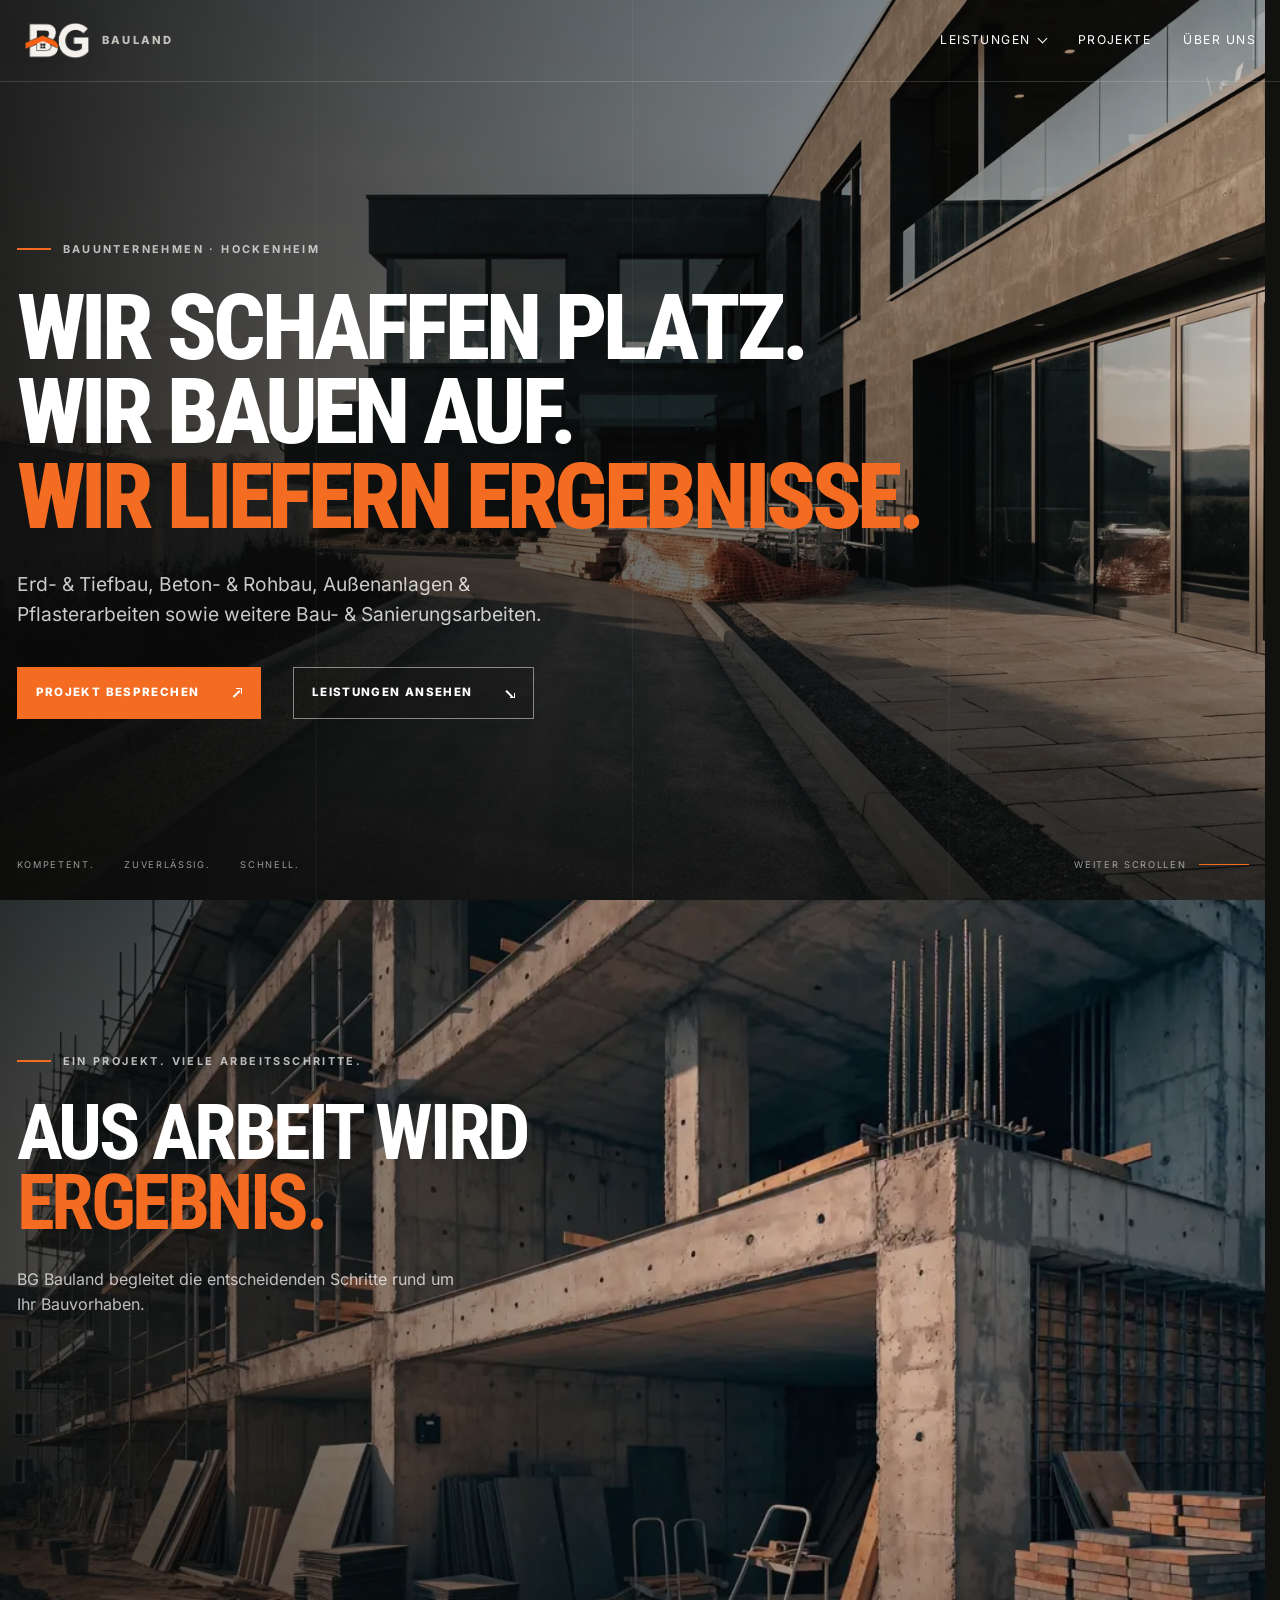
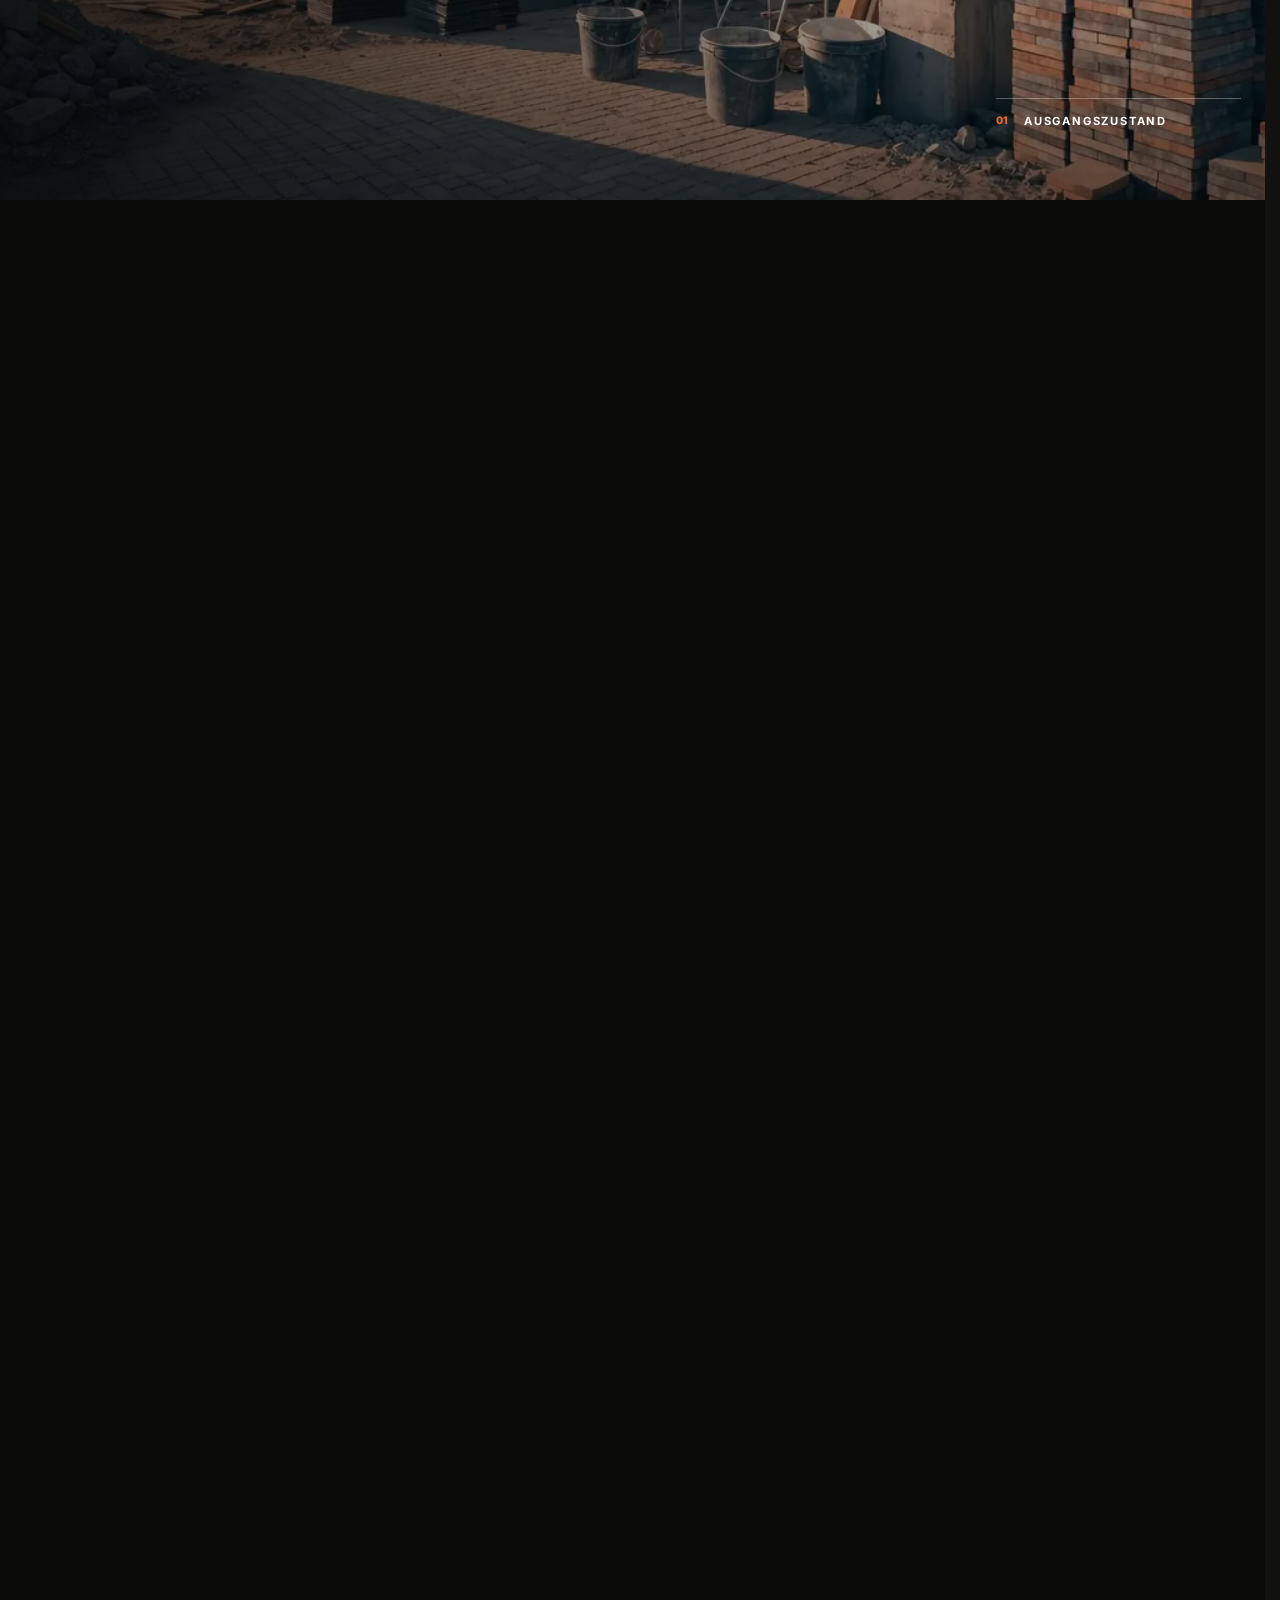
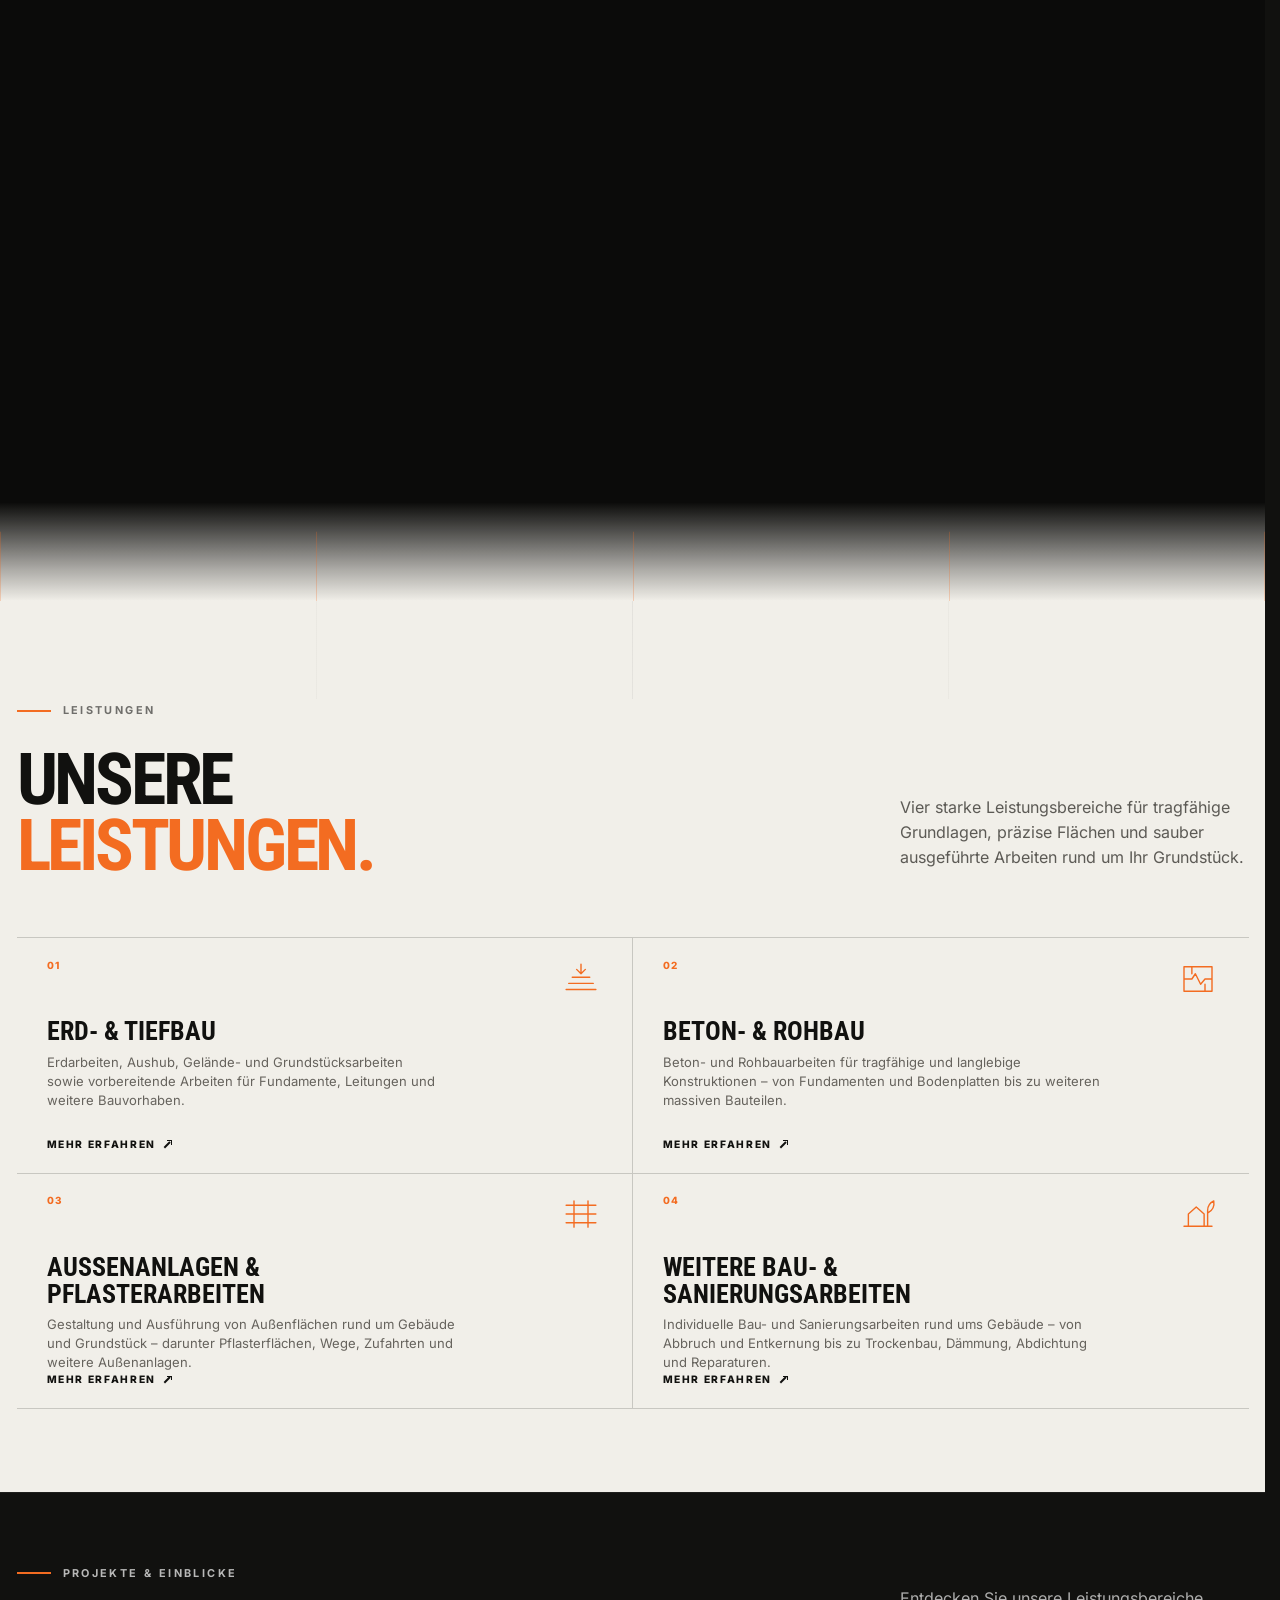
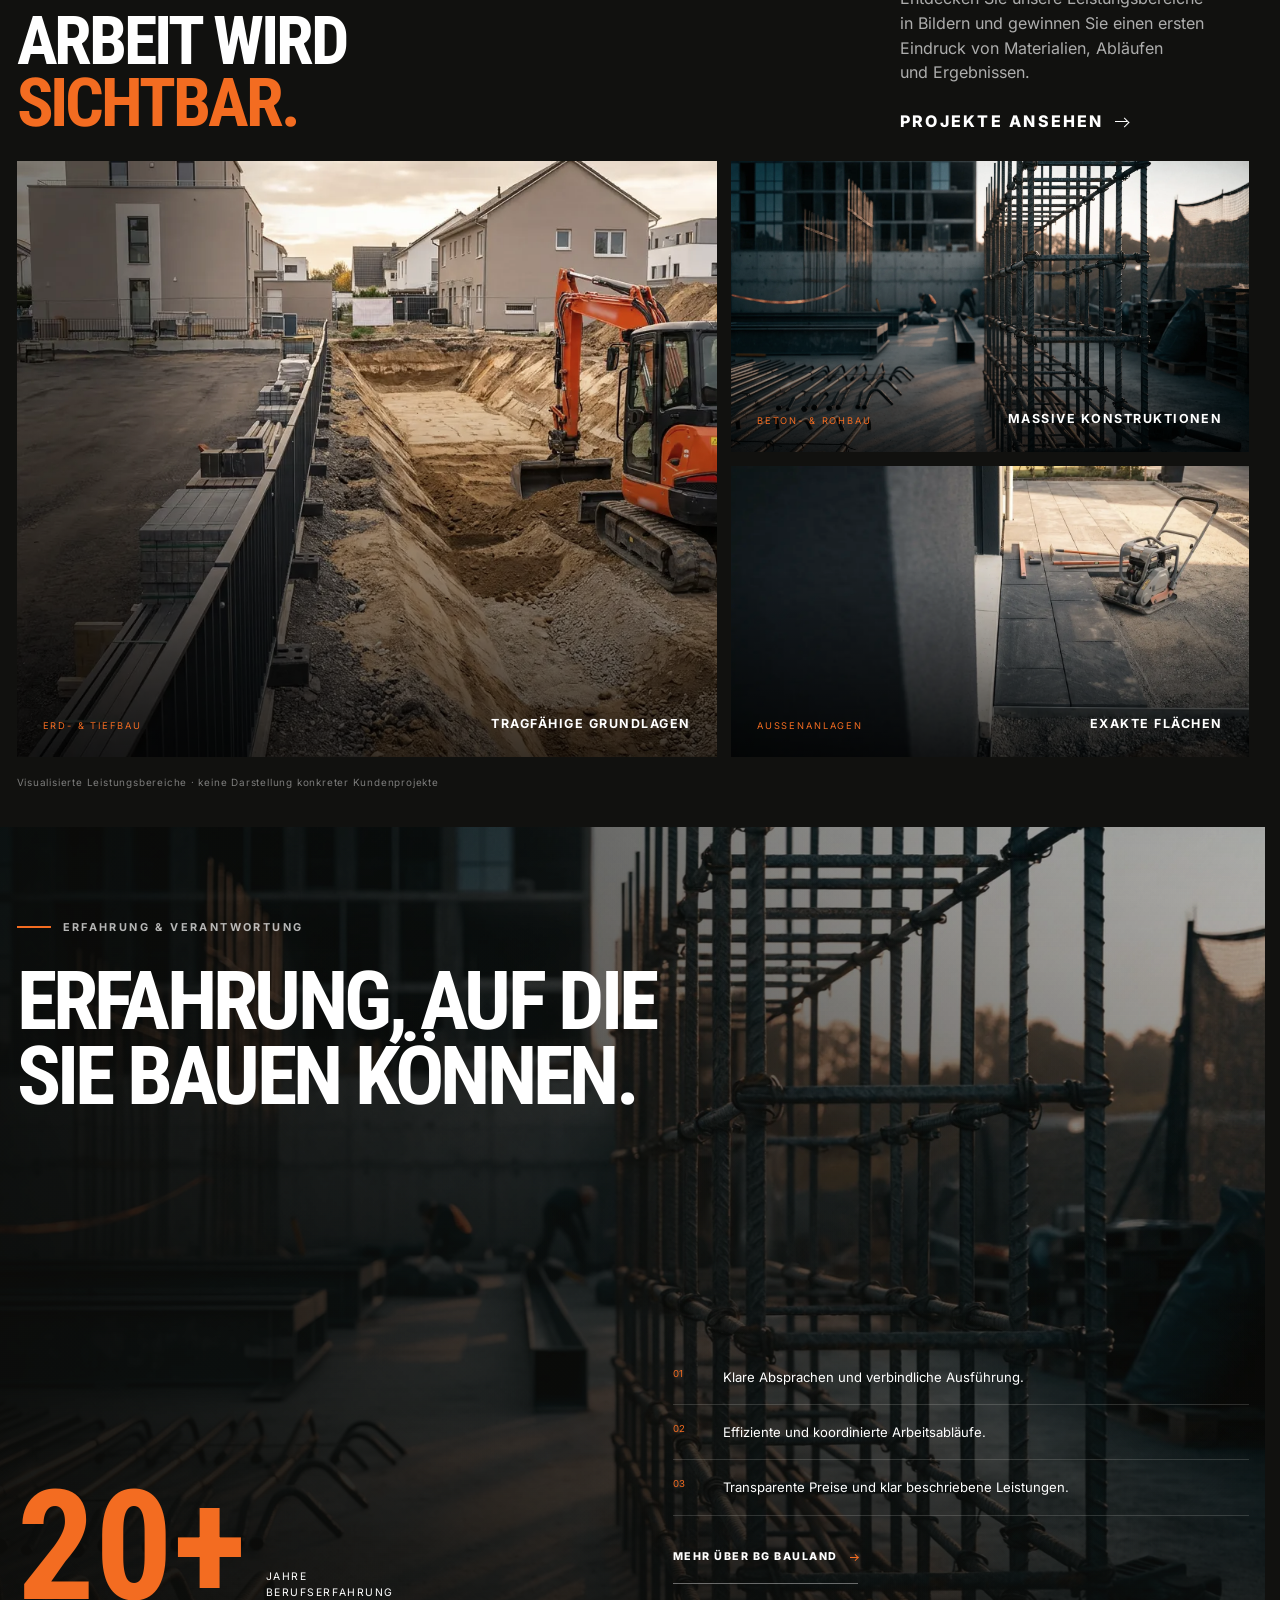
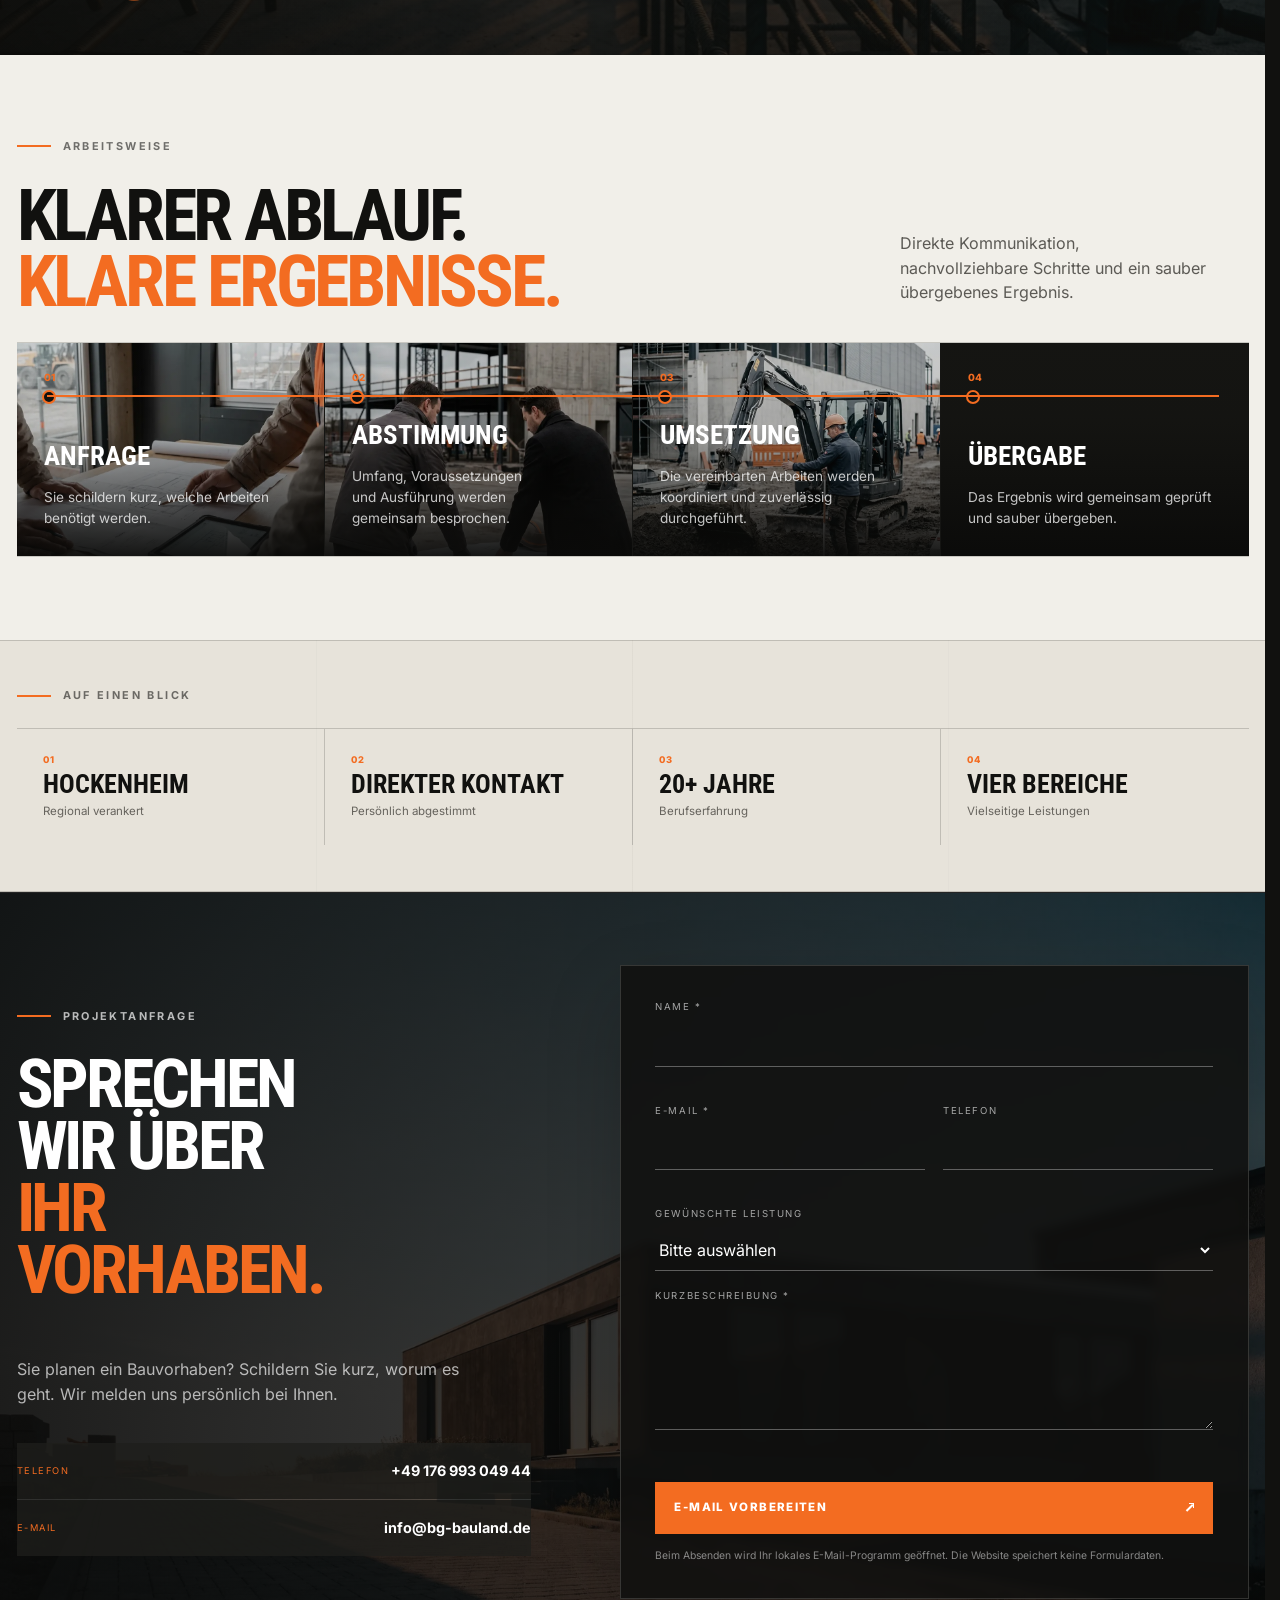
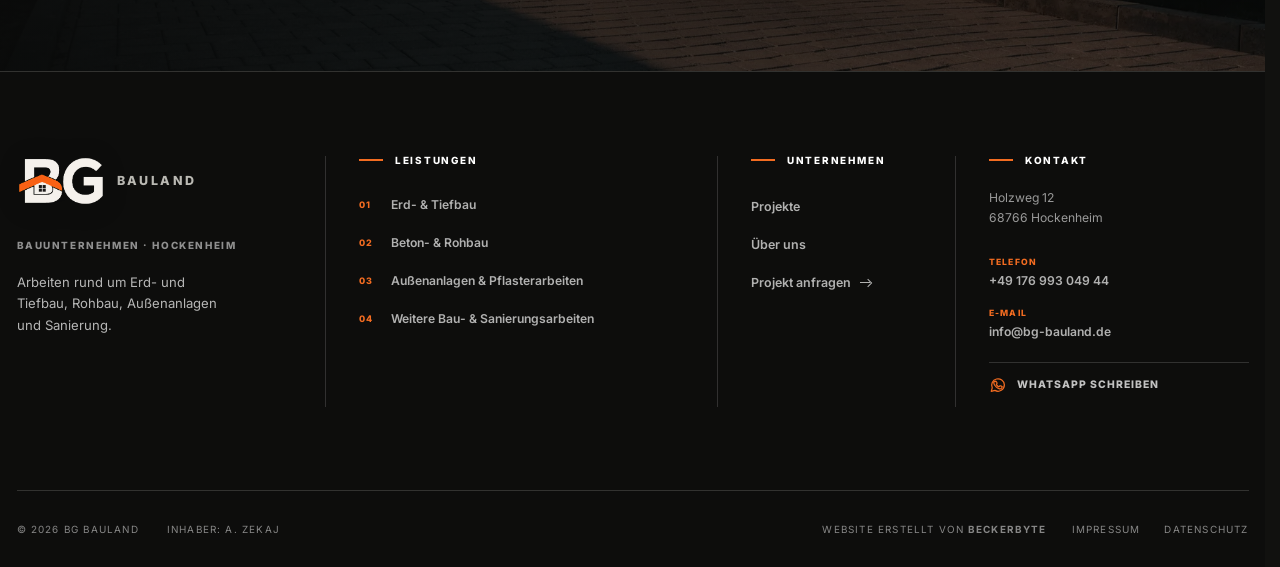
==== commit 59af3c17: "Refine navigation footer and responsive section layout" ====
--- a/index.html
+++ b/index.html
@@ -32,7 +32,7 @@
   <link rel="preload" as="image" href="./assets/images/hero-bg-bauland.webp" fetchpriority="high">
   <link rel="preload" href="./assets/fonts/inter-latin.woff2?v=1" as="font" type="font/woff2" crossorigin>
   <link rel="preload" href="./assets/fonts/roboto-condensed-latin.woff2?v=1" as="font" type="font/woff2" crossorigin>
-  <link rel="stylesheet" href="./styles.css?v=31">
+  <link rel="stylesheet" href="./styles.css?v=34">
   <script type="application/ld+json">
   {
     "@context": "https://schema.org",
@@ -111,12 +111,11 @@
       </div>
       <a href="./projekte/">Projekte</a>
       <a href="./ueber-uns/">Über uns</a>
-      <a class="nav-cta" href="#kontakt">Projekt anfragen <span class="arrow-icon arrow-up" aria-hidden="true"></span></a>
     </nav>
   </header>
 
   <main id="main-content">
-    <section class="hero" id="top" aria-labelledby="hero-title">
+    <section class="hero page-chapter" id="top" aria-labelledby="hero-title">
       <img class="hero-media" src="./assets/images/hero-bg-bauland.webp" width="1920" height="1080" alt="Modernisierte Immobilie mit sauber ausgeführter Außenanlage" fetchpriority="high">
       <div class="hero-shade" aria-hidden="true"></div>
       <div class="hero-grid" aria-hidden="true"></div>
@@ -158,7 +157,7 @@
       <div class="cinematic-handoff" aria-hidden="true"><span></span><span></span><span></span><span></span></div>
     </section>
 
-    <section class="section services" id="leistungen" aria-labelledby="services-title">
+    <section class="section services page-chapter" id="leistungen" aria-labelledby="services-title">
       <div class="shell">
         <div class="section-head reveal">
           <div>
@@ -176,7 +175,7 @@
       </div>
     </section>
 
-    <section class="section project-strip project-teaser" id="projekte" aria-labelledby="projects-title">
+    <section class="section project-strip project-teaser page-chapter" id="projekte" aria-labelledby="projects-title">
       <div class="shell">
         <div class="section-head project-teaser-head reveal">
           <div>
@@ -197,7 +196,7 @@
       </div>
     </section>
 
-    <section class="experience" id="ueber-uns" aria-labelledby="experience-title">
+    <section class="experience page-chapter" id="ueber-uns" aria-labelledby="experience-title">
           <img src="./assets/images/reinforcement.webp" width="1920" height="1080" loading="lazy" decoding="async" fetchpriority="low" alt="Präzise vorbereitete Bewehrungsstahl-Konstruktion">
       <div class="experience-shade"></div>
       <div class="shell experience-content">
@@ -215,6 +214,7 @@
       </div>
     </section>
 
+    <div class="page-chapter home-method-chapter">
     <section class="section process" id="arbeitsweise" aria-labelledby="process-title">
       <div class="shell">
         <div class="section-head reveal">
@@ -241,8 +241,9 @@
         </ul>
       </div>
     </section>
-
-    <section class="contact" id="kontakt" aria-labelledby="contact-title">
+    </div>
+
+    <section class="contact page-chapter" id="kontakt" aria-labelledby="contact-title">
           <img src="./assets/images/contact-project.webp" width="1920" height="1080" loading="lazy" decoding="async" fetchpriority="low" alt="Fertiggestellte moderne Immobilie mit gepflasterter Zufahrt">
       <div class="contact-shade"></div>
       <div class="shell contact-grid">
@@ -272,11 +273,33 @@
 
   <footer class="site-footer">
     <div class="shell footer-main">
-      <a class="brand brand-footer" href="#top" aria-label="BG Bauland – Startseite"><img class="brand-logo" src="./assets/images/bg-logo.png?v=2" alt="" width="1145" height="659"><span class="brand-name" aria-hidden="true">Bauland</span></a>
-      <p>Bauarbeiten mit Erfahrung, Verantwortung und klarem Ergebnis.</p>
-      <div class="footer-contact"><address>Holzweg 12<br>68766 Hockenheim</address><a href="tel:+4917699304944">+49 176 993 049 44</a><a href="mailto:info@bg-bauland.de">info@bg-bauland.de</a><a class="footer-whatsapp" href="https://wa.me/4917699304944?text=Hallo%20BG%20Bauland%2C%20ich%20m%C3%B6chte%20ein%20Projekt%20besprechen." target="_blank" rel="noopener noreferrer" aria-label="BG Bauland über WhatsApp kontaktieren"><svg class="whatsapp-icon" viewBox="0 0 24 24" aria-hidden="true"><path d="M20.5 11.7a8.5 8.5 0 0 1-12.6 7.5L3 20.5l1.3-4.7A8.5 8.5 0 1 1 20.5 11.7Z"/><path d="M8.2 7.5c.2-.4.4-.4.7-.4h.5c.2 0 .4.1.5.4l.8 1.9c.1.3.1.5-.1.7l-.7.8c-.2.2-.1.4 0 .6.7 1.2 1.7 2.2 3 2.8.2.1.4.1.6-.1l.9-1.1c.2-.2.4-.3.7-.1l2 .9c.3.1.4.3.4.5 0 .5-.2 1.5-1 2.1-.6.5-1.4.8-2.4.6-1.1-.2-2.5-.7-4.3-2.3-2.1-1.9-3.4-4.2-3.5-5.9 0-.6.2-1 .4-1.4.3-.3.7-.6 1.5-.6Z"/></svg><span>WhatsApp schreiben</span></a></div>
+      <div class="footer-brand-block">
+        <a class="brand brand-footer" href="#top" aria-label="BG Bauland – Startseite"><img class="brand-logo" src="./assets/images/bg-logo.png?v=2" alt="" width="1145" height="659"><span class="brand-name" aria-hidden="true">Bauland</span></a>
+        <p class="footer-kicker">Bauunternehmen · Hockenheim</p>
+        <p class="footer-summary">Arbeiten rund um Erd- und Tiefbau, Rohbau, Außenanlagen und Sanierung.</p>
+      </div>
+      <nav class="footer-column footer-services" aria-label="Leistungen im Footer">
+        <h2>Leistungen</h2>
+        <a href="./erd-tiefbau/"><span>01</span><strong>Erd- &amp; Tiefbau</strong></a>
+        <a href="./beton-rohbau/"><span>02</span><strong>Beton- &amp; Rohbau</strong></a>
+        <a href="./aussenanlagen/"><span>03</span><strong>Außenanlagen &amp; Pflasterarbeiten</strong></a>
+        <a href="./bau-sanierungsarbeiten/"><span>04</span><strong>Weitere Bau- &amp; Sanierungsarbeiten</strong></a>
+      </nav>
+      <nav class="footer-column footer-company" aria-label="Unternehmen im Footer">
+        <h2>Unternehmen</h2>
+        <a href="./projekte/">Projekte</a>
+        <a href="./ueber-uns/">Über uns</a>
+        <a href="#kontakt">Projekt anfragen <span class="arrow-icon arrow-right" aria-hidden="true"></span></a>
+      </nav>
+      <div class="footer-column footer-contact">
+        <h2>Kontakt</h2>
+        <address>Holzweg 12<br>68766 Hockenheim</address>
+        <a class="footer-contact-link" href="tel:+4917699304944"><span>Telefon</span><strong>+49 176 993 049 44</strong></a>
+        <a class="footer-contact-link" href="mailto:info@bg-bauland.de"><span>E-Mail</span><strong>info@bg-bauland.de</strong></a>
+        <a class="footer-whatsapp" href="https://wa.me/4917699304944?text=Hallo%20BG%20Bauland%2C%20ich%20m%C3%B6chte%20ein%20Projekt%20besprechen." target="_blank" rel="noopener noreferrer" aria-label="BG Bauland über WhatsApp kontaktieren"><svg class="whatsapp-icon" viewBox="0 0 24 24" aria-hidden="true"><path d="M20.5 11.7a8.5 8.5 0 0 1-12.6 7.5L3 20.5l1.3-4.7A8.5 8.5 0 1 1 20.5 11.7Z"/><path d="M8.2 7.5c.2-.4.4-.4.7-.4h.5c.2 0 .4.1.5.4l.8 1.9c.1.3.1.5-.1.7l-.7.8c-.2.2-.1.4 0 .6.7 1.2 1.7 2.2 3 2.8.2.1.4.1.6-.1l.9-1.1c.2-.2.4-.3.7-.1l2 .9c.3.1.4.3.4.5 0 .5-.2 1.5-1 2.1-.6.5-1.4.8-2.4.6-1.1-.2-2.5-.7-4.3-2.3-2.1-1.9-3.4-4.2-3.5-5.9 0-.6.2-1 .4-1.4.3-.3.7-.6 1.5-.6Z"/></svg><span>WhatsApp schreiben</span></a>
+      </div>
     </div>
-    <div class="shell footer-bottom"><span>© <span data-year></span> BG Bauland</span><span>Inhaber: A. Zekaj</span><a class="site-credit" href="https://www.beckerbyte.com/" target="_blank" rel="noopener noreferrer">Website erstellt von <strong>beckerbyte</strong></a><nav aria-label="Rechtliche Hinweise"><a href="./impressum.html">Impressum</a><a href="./datenschutz.html">Datenschutz</a></nav></div>
+    <div class="shell footer-bottom"><div class="footer-meta"><span>© <span data-year></span> BG Bauland</span><span>Inhaber: A. Zekaj</span></div><a class="site-credit" href="https://www.beckerbyte.com/" target="_blank" rel="noopener noreferrer">Website erstellt von <strong>beckerbyte</strong></a><nav aria-label="Rechtliche Hinweise"><a href="./impressum.html">Impressum</a><a href="./datenschutz.html">Datenschutz</a></nav></div>
   </footer>
 </body>
 </html>
--- a/styles.css
+++ b/styles.css
@@ -131,9 +131,8 @@
 @media(max-width:600px){.service-card.reveal{transition-delay:0s}.experience>img{transform:scale(1.03);will-change:auto}}
 @media(prefers-reduced-motion:reduce){.service-card.reveal{transition-delay:0s}.project-image img,.project-image.is-visible img,.project-image.is-visible:hover img,.experience>img{transform:none!important;will-change:auto}}
 
-/* Viewport-complete sections: each main content block owns at least one screen. */
+/* Editorial section rhythm: content and spacing tokens determine normal sections. */
 @media(min-width:901px){
-  .services,.project-strip,.details,.experience,.process,.contact{min-height:100dvh}
   .services,.details,.process{display:flex;flex-direction:column;padding:clamp(66px,8dvh,96px) 0 clamp(28px,4dvh,44px)}
   .services>.shell,.details>.shell,.process>.shell,.project-strip>.shell{display:grid;min-height:0;flex:1}
   .services>.shell,.process>.shell{grid-template-rows:auto minmax(0,1fr)}
@@ -157,7 +156,7 @@
   .detail-row>div{grid-template-columns:1fr;gap:6px;align-items:start}
   .detail-row h3{font-size:clamp(1.25rem,2.3dvh,1.75rem);overflow-wrap:anywhere}
   .detail-row p{font-size:clamp(.74rem,1.42dvh,.84rem);line-height:1.4}
-  .experience{height:100dvh;min-height:650px}
+  .experience{height:clamp(720px,92svh,850px);min-height:0}
   .experience-content{padding-top:clamp(82px,11dvh,112px)}
   .experience-bottom{margin-bottom:clamp(38px,6dvh,62px)}
   .process-list{min-height:0}
@@ -173,7 +172,6 @@
 @media(max-width:900px){
   .hero{height:max(700px,100dvh);min-height:max(700px,100dvh)}
   .hero-content{min-height:100dvh}
-  .services,.project-strip,.details,.experience,.process,.contact{min-height:100dvh}
   .services,.details,.process{display:flex;flex-direction:column;padding:76px 0 22px}
   .services>.shell,.details>.shell,.process>.shell,.project-strip>.shell{display:grid;min-height:0;flex:1}
   .services>.shell,.process>.shell{grid-template-rows:auto minmax(0,1fr)}
@@ -205,7 +203,7 @@
   .detail-row h3{font-size:clamp(.98rem,4.5vw,1.15rem);line-height:1.05}
   .detail-row p{display:-webkit-box;overflow:hidden;-webkit-box-orient:vertical;-webkit-line-clamp:2;font-size:.72rem;line-height:1.3}
   .detail-mark{width:10px;height:10px}
-  .experience{height:100dvh;min-height:700px}
+  .experience{height:auto;min-height:700px}
   .experience-content{padding-top:78px}
   .experience h2{font-size:clamp(2.35rem,11vw,3.15rem)}
   .experience-bottom{gap:28px;margin-bottom:26px}
@@ -364,22 +362,22 @@
 
 @supports(scrollbar-gutter:stable){html{scrollbar-gutter:stable}}
 
-/* Viewport-complete service sections and visual workflow cards. */
-.service-intro,.service-scope,.why-service{min-height:100dvh;padding-block:clamp(66px,8dvh,96px);display:flex;flex-direction:column;justify-content:center}
+/* Content-driven service sections and visual workflow cards. */
+.service-intro,.service-scope,.why-service{height:auto;min-height:0;padding-block:clamp(66px,8dvh,96px)}
 .service-intro>.shell,.service-scope>.shell,.why-service>.shell{width:var(--shell)}
-.service-cta{min-height:100dvh}
+.service-cta{min-height:560px}
 .process-list li{position:relative;isolation:isolate;overflow:hidden;background:#171714;color:#fff}
 .process-list li::after{content:"";position:absolute;z-index:1;inset:0;background:linear-gradient(180deg,rgba(10,10,9,.16) 0%,rgba(10,10,9,.24) 38%,rgba(10,10,9,.94) 100%);pointer-events:none}
 .process-image{position:absolute;z-index:0;inset:0;width:100%;height:100%;object-fit:cover;filter:saturate(.78) contrast(1.04);transition:transform .7s ease,filter .7s ease}
 .process-list>li>span,.process-list>li>div{position:relative;z-index:2}
 .process-list p{color:rgba(255,255,255,.76)}
 @media(max-width:900px){
-  .service-intro,.service-scope,.why-service{min-height:100dvh;padding:76px 0 32px}
-  .service-cta{min-height:100dvh}
+  .service-intro,.service-scope,.why-service{height:auto;min-height:0;padding:76px 0 32px}
+  .service-cta{min-height:540px}
 }
 @media(max-width:600px){
-  .service-intro,.service-scope,.why-service{min-height:100dvh;padding:76px 0 32px}
-  .service-cta{min-height:100dvh}
+  .service-intro,.service-scope,.why-service{height:auto;min-height:0;padding:76px 0 32px}
+  .service-cta{min-height:520px}
 }
 @media(hover:hover){.process-list li:hover .process-image{transform:scale(1.035);filter:saturate(.95) contrast(1.04)}}
 
@@ -587,9 +585,6 @@
   .project-image figcaption strong{font-size:.66rem}
 }
 
-@media(min-width:901px){.project-strip{height:100dvh}}
-@media(max-width:900px){.project-strip{height:100dvh}}
-
 @media(max-width:600px){
   .nav-services-toggle{font-size:clamp(1.9rem,9vw,2.35rem)}
   .project-image figcaption strong{font-size:.58rem}
@@ -610,18 +605,16 @@
 
 /* Stable mobile experience section: browser chrome must not resize the image. */
 @media(max-width:900px){
-  .experience{height:max(700px,100lvh);min-height:max(700px,100lvh)}
+  .experience{height:auto;min-height:700px}
   .experience>img{transform:none;will-change:auto}
 }
 
-/* Stable viewport sizing for every mobile full-screen container. */
+/* Stable viewport sizing only for genuine mobile full-screen moments. */
 @media(max-width:900px){
   .hero{height:auto;min-height:max(792px,calc(100lvh + 72px))}
   .hero-content{min-height:max(720px,100lvh)}
   .hero-foot{top:calc(100lvh - 52px)}
   .cinematic-sticky{height:100lvh}
-  .services,.project-strip,.details,.process,.contact{min-height:max(700px,100lvh)}
-  .project-strip{height:max(700px,100lvh)}
   .site-nav{height:100lvh;min-height:100lvh}
   .service-hero{min-height:max(700px,100lvh)}
 }
@@ -684,7 +677,7 @@
 
 .editorial-hero .service-hero-content{max-width:1240px}
 .editorial-hero h1{max-width:1050px}
-.editorial-intro,.projects-showcase,.about-experience,.related-services{min-height:100dvh}
+.editorial-intro,.projects-showcase,.related-services{height:auto;min-height:0}
 .editorial-intro{display:flex;align-items:center;padding:clamp(76px,9dvh,110px) 0;background:var(--paper)}
 .editorial-intro-grid{display:grid;grid-template-columns:.82fr 1.18fr;gap:clamp(48px,7vw,100px);align-items:start}
 .editorial-intro h2,.projects-showcase h2,.about-experience h2,.related-services h2{margin:0;font-size:clamp(3rem,7.4dvh,5.8rem)}
@@ -724,7 +717,7 @@
 .about-values li>span{grid-row:1/3;color:var(--orange);font-size:.6rem;font-weight:800;letter-spacing:.14em}
 .about-values strong{font-family:var(--display);font-size:1.5rem;text-transform:uppercase}
 .about-values p{margin:6px 0 0;color:rgba(255,255,255,.65);font-size:.86rem}
-.editorial-process{min-height:100dvh}
+.editorial-process{height:auto;min-height:0}
 
 .related-services{display:flex;align-items:center;padding:clamp(76px,9dvh,110px) 0;background:var(--paper-2)}
 .related-services-head{display:grid;grid-template-columns:.55fr 1.45fr;gap:50px;align-items:end;margin-bottom:clamp(30px,5dvh,52px)}
@@ -785,13 +778,13 @@
 .cinematic-handoff span:last-child{border-right:1px solid rgba(243,108,33,.26)}
 .services{position:relative;background-image:linear-gradient(to right,transparent calc(25% - .5px),rgba(17,17,15,.055) 25%,transparent calc(25% + .5px)),linear-gradient(to right,transparent calc(50% - .5px),rgba(17,17,15,.055) 50%,transparent calc(50% + .5px)),linear-gradient(to right,transparent calc(75% - .5px),rgba(17,17,15,.055) 75%,transparent calc(75% + .5px));background-repeat:no-repeat;background-size:100% clamp(76px,11vh,118px)}
 
-.project-strip.project-teaser{height:auto;min-height:100dvh;padding:clamp(64px,8dvh,92px) 0 clamp(28px,4dvh,46px);background:var(--ink)}
-.project-teaser>.shell{display:grid;grid-template-rows:auto minmax(0,1fr) auto;min-height:calc(100dvh - clamp(92px,12dvh,138px))}
+.project-strip.project-teaser{height:auto;min-height:0;padding:clamp(64px,8dvh,92px) 0 clamp(28px,4dvh,46px);background:var(--ink)}
+.project-teaser>.shell{display:grid;grid-template-rows:auto minmax(0,1fr) auto;min-height:0}
 .project-teaser .section-head{margin-bottom:clamp(22px,3dvh,34px);color:#fff}
 .project-teaser .section-head h2{font-size:clamp(3rem,7.5dvh,5.6rem)}
 .project-teaser-copy{max-width:430px;justify-self:end}
 .project-teaser-copy p{margin:0 0 24px;color:rgba(255,255,255,.66)}
-.project-teaser-grid{display:grid;grid-template-columns:1.15fr .85fr;grid-template-rows:repeat(2,minmax(0,1fr));gap:14px;min-height:0}
+.project-teaser-grid{display:grid;grid-template-columns:1.15fr .85fr;grid-template-rows:repeat(2,minmax(0,1fr));gap:14px;min-height:clamp(500px,62dvh,660px)}
 .project-teaser-grid .project-image{min-height:0}
 .project-image-featured{grid-row:1/-1}
 .project-teaser .image-disclaimer{margin:18px 0 0}
@@ -1087,3 +1080,127 @@
   .button,.nav-cta,.service-card,.scope-item,.service-info-card,.service-process-step,.related-service-card,.related-service,.faq-item summary{transition:none}
   .button:hover,.button:focus-visible,.nav-cta:hover,.nav-cta:focus-visible{transform:none}
 }
+
+/* Final site header and informational footer. */
+@media(min-width:901px){
+  .site-nav{margin-left:auto;gap:clamp(24px,2.5vw,38px)}
+}
+
+.site-footer{padding:0;border-top:1px solid var(--light-line)}
+.footer-main{grid-template-columns:minmax(210px,1.1fr) minmax(250px,1.4fr) minmax(170px,.85fr) minmax(220px,1.05fr);gap:0;align-items:stretch;padding-block:var(--section-space-lg)}
+.footer-main>*{min-width:0;padding-inline:clamp(24px,2.6vw,40px)}
+.footer-main>*:first-child{padding-left:0}
+.footer-main>*:last-child{padding-right:0}
+.footer-main>*+*{border-left:1px solid var(--light-line)}
+.footer-brand-block .brand-footer{margin-bottom:32px}
+.footer-brand-block .brand-logo{width:88px}
+.footer-kicker{margin:0 0 18px;color:rgba(255,255,255,.54);font-size:.62rem;font-weight:800;letter-spacing:.16em;text-transform:uppercase}
+.footer-summary{max-width:30ch;margin:0;color:rgba(255,255,255,.7);font-size:.82rem;line-height:1.65}
+.footer-column{display:flex;min-width:0;flex-direction:column;align-items:flex-start}
+.footer-column h2{display:flex;align-items:center;gap:12px;margin:0 0 23px;color:#fff;font-family:var(--body);font-size:.62rem;font-weight:800;letter-spacing:.18em;text-transform:uppercase}
+.footer-column h2::before{content:"";width:24px;height:2px;background:var(--orange)}
+.footer-column>a{position:relative;min-height:38px;color:rgba(255,255,255,.68);transition:color .2s ease,transform .2s var(--motion-material)}
+.footer-column>a:hover,.footer-column>a:focus-visible{color:#fff;transform:translateX(3px)}
+.footer-services>a{display:grid;width:100%;grid-template-columns:28px minmax(0,1fr);align-items:start;gap:4px;padding:8px 0}
+.footer-services>a>span{padding-top:2px;color:var(--orange);font-size:.56rem;font-weight:800;letter-spacing:.1em}
+.footer-services>a>strong{font-size:.76rem;font-weight:600;line-height:1.42}
+.footer-company>a{display:inline-flex;align-items:center;gap:8px;padding:7px 0;font-size:.78rem;font-weight:600}
+.footer-company .arrow-icon{width:12px;height:12px}
+.footer-contact{gap:0;font-size:inherit}
+.footer-contact address{margin:0 0 20px;color:rgba(255,255,255,.58);font-size:.76rem;line-height:1.65}
+.footer-contact .footer-contact-link{display:grid;width:100%;gap:3px;padding:8px 0}
+.footer-contact-link>span{color:var(--orange);font-size:.54rem;font-weight:800;letter-spacing:.14em;text-transform:uppercase}
+.footer-contact-link>strong{font-size:.76rem;font-weight:600;overflow-wrap:anywhere}
+.footer-contact .footer-whatsapp{justify-content:flex-start;width:100%;min-height:44px;margin-top:12px;padding:13px 0;border:0;border-top:1px solid var(--light-line);background:transparent;color:rgba(255,255,255,.75)}
+.footer-contact .footer-whatsapp:hover,.footer-contact .footer-whatsapp:focus-visible{background:transparent;color:#fff;transform:translateX(3px)}
+.footer-contact .whatsapp-icon{stroke:var(--orange)}
+.footer-contact .footer-whatsapp:hover .whatsapp-icon,.footer-contact .footer-whatsapp:focus-visible .whatsapp-icon{stroke:var(--orange)}
+.footer-bottom{display:grid;grid-template-columns:minmax(0,1fr) auto auto;align-items:center;padding-block:22px}
+.footer-meta{display:flex;flex-wrap:wrap;gap:10px 28px}
+.footer-bottom .site-credit{justify-self:center}
+.footer-bottom .site-credit strong{margin-left:.35em}
+.footer-bottom nav{justify-self:end}
+
+@media(max-width:1100px){
+  .footer-main{grid-template-columns:repeat(2,minmax(0,1fr));padding-block:34px}
+  .footer-main>*{padding:34px clamp(24px,4vw,44px);border-left:0}
+  .footer-main>*:nth-child(even){border-left:1px solid var(--light-line)}
+  .footer-main>*:nth-child(-n+2){border-bottom:1px solid var(--light-line)}
+  .footer-main>*:first-child{padding-left:0}
+  .footer-main>*:nth-child(2){padding-right:0}
+  .footer-main>*:nth-child(3){padding-left:0}
+  .footer-main>*:last-child{padding-right:0}
+  .footer-bottom{grid-template-columns:1fr auto;gap:12px 28px}
+  .footer-bottom .site-credit{justify-self:start}
+  .footer-bottom nav{grid-column:2;grid-row:1/3}
+}
+
+@media(max-width:600px){
+  .footer-main{grid-template-columns:1fr;padding-block:42px 14px}
+  .footer-main>*{padding:28px 0;border-left:0!important;border-bottom:1px solid var(--light-line)}
+  .footer-main>*:first-child{padding-top:0}
+  .footer-main>*:last-child{padding-right:0;border-bottom:0}
+  .footer-brand-block .brand-footer{margin-bottom:26px}
+  .footer-summary{max-width:34ch}
+  .footer-column h2{margin-bottom:18px}
+  .footer-services>a{grid-template-columns:30px minmax(0,1fr);padding-block:9px}
+  .footer-services>a>strong{font-size:.82rem}
+  .footer-bottom{grid-template-columns:1fr;gap:14px;padding-block:22px 28px}
+  .footer-bottom .site-credit,.footer-bottom nav{justify-self:start}
+  .footer-bottom nav{grid-column:auto;grid-row:auto;order:2}
+  .footer-meta{gap:8px 20px}
+}
+
+@media(prefers-reduced-motion:reduce){
+  .footer-column>a{transition:none}
+  .footer-column>a:hover,.footer-column>a:focus-visible,.footer-contact .footer-whatsapp:hover,.footer-contact .footer-whatsapp:focus-visible{transform:none}
+}
+
+/* Content-driven chapters: wrappers group related sections without stretching them. */
+.page-chapter{height:auto;min-height:0}
+.service-overview-chapter,.service-final-chapter,.projects-content-chapter,.about-final-chapter{height:auto;min-height:0}
+.service-overview-chapter{background:var(--paper)}
+.service-overview-chapter .service-scope,.service-final-chapter,.about-final-chapter{background:var(--paper-2)}
+.service-faq-chapter{border-top:1px solid var(--line)}
+
+@media(min-width:901px){
+  .hero.page-chapter{min-height:100dvh}
+  .service-page-editorial .service-hero.page-chapter{height:clamp(580px,76svh,760px);min-height:580px}
+  .editorial-hero.page-chapter{height:clamp(620px,82svh,820px);min-height:620px}
+  .service-page-editorial .service-hero.page-chapter .service-hero-content,.editorial-hero.page-chapter .service-hero-content{min-height:100%;justify-content:center}
+
+  .services.page-chapter,.project-teaser.page-chapter,.contact.page-chapter,.home-method-chapter,.home-method-chapter .process,.service-uses-chapter,.service-signature-chapter,.service-process-chapter,.service-faq-chapter,.projects-content-chapter,.projects-content-chapter>.projects-showcase,.about-page .editorial-intro.page-chapter,.about-page .editorial-process.page-chapter,.about-final-chapter{height:auto;min-height:0}
+  .experience.page-chapter{height:clamp(720px,92svh,850px);min-height:0}
+  .about-page .about-experience.page-chapter{height:auto;min-height:clamp(720px,92svh,860px)}
+
+  .home-method-chapter .process>.shell,.service-uses-chapter>.shell,.service-signature-chapter>.shell,.service-process-chapter>.shell,.service-faq-chapter>.shell,.about-page .editorial-process.page-chapter>.shell{width:var(--shell)}
+  .service-overview-chapter .service-intro,.service-overview-chapter .service-scope{height:auto;min-height:0;padding-block:var(--section-space-xl)}
+
+  .service-uses-chapter,.service-process-chapter,.service-faq-chapter{padding-block:var(--section-space-lg)}
+  .service-signature-chapter{padding-block:clamp(88px,8.5vw,128px)}
+  .service-signature-chapter .service-focus-grid{min-height:0;align-content:start;align-items:center}
+  .service-signature-chapter .service-focus-copy{display:block;align-self:center;padding-block:0}
+  .service-signature-chapter .service-focus-copy>:last-child{margin-top:clamp(42px,4vw,64px)}
+  .service-process-chapter>.shell{display:block;min-height:0}
+  .service-process-chapter .service-section-head{margin-bottom:clamp(40px,5vw,68px)}
+  .service-process-chapter .service-process-grid{margin-top:0}
+  .service-faq-chapter>.faq-layout{align-items:start}
+
+  .service-final-chapter>.service-content-section,.about-final-chapter>.related-services{height:auto;min-height:0;padding-block:var(--section-space-md)}
+  .service-final-chapter>.service-cta{min-height:clamp(520px,64svh,640px)}
+  .about-final-chapter>.service-cta{min-height:clamp(540px,66svh,660px)}
+  .projects-content-chapter>.editorial-intro{height:auto;min-height:0;padding-block:var(--section-space-lg)}
+}
+
+@media(max-width:900px){
+  .page-chapter,.services.page-chapter,.project-teaser.page-chapter,.home-method-chapter,.home-method-chapter .process,.contact.page-chapter,.service-overview-chapter,.service-uses-chapter,.service-signature-chapter,.service-process-chapter,.service-faq-chapter,.service-final-chapter,.projects-content-chapter,.about-final-chapter,.experience.page-chapter,.about-page .about-experience.page-chapter{height:auto;min-height:0}
+  .hero.page-chapter,.service-page-editorial .service-hero.page-chapter,.editorial-hero.page-chapter{height:auto;min-height:100svh}
+  .hero.page-chapter .hero-content,.service-page-editorial .service-hero.page-chapter .service-hero-content,.editorial-hero.page-chapter .service-hero-content{min-height:100svh}
+  .experience.page-chapter,.about-page .about-experience.page-chapter{min-height:720px}
+  .project-teaser-grid{min-height:0}
+  .home-method-chapter .process>.shell,.service-uses-chapter>.shell,.service-signature-chapter>.shell,.service-process-chapter>.shell,.service-faq-chapter>.shell,.about-page .editorial-process.page-chapter>.shell{width:var(--shell)}
+  .service-overview-chapter .service-intro,.service-overview-chapter .service-scope{height:auto;min-height:0}
+  .service-signature-chapter .service-focus-copy{display:block;padding-block:0}
+  .service-faq-chapter{border-top:1px solid var(--line)}
+  .service-final-chapter>.service-cta,.about-final-chapter>.service-cta{min-height:520px}
+}
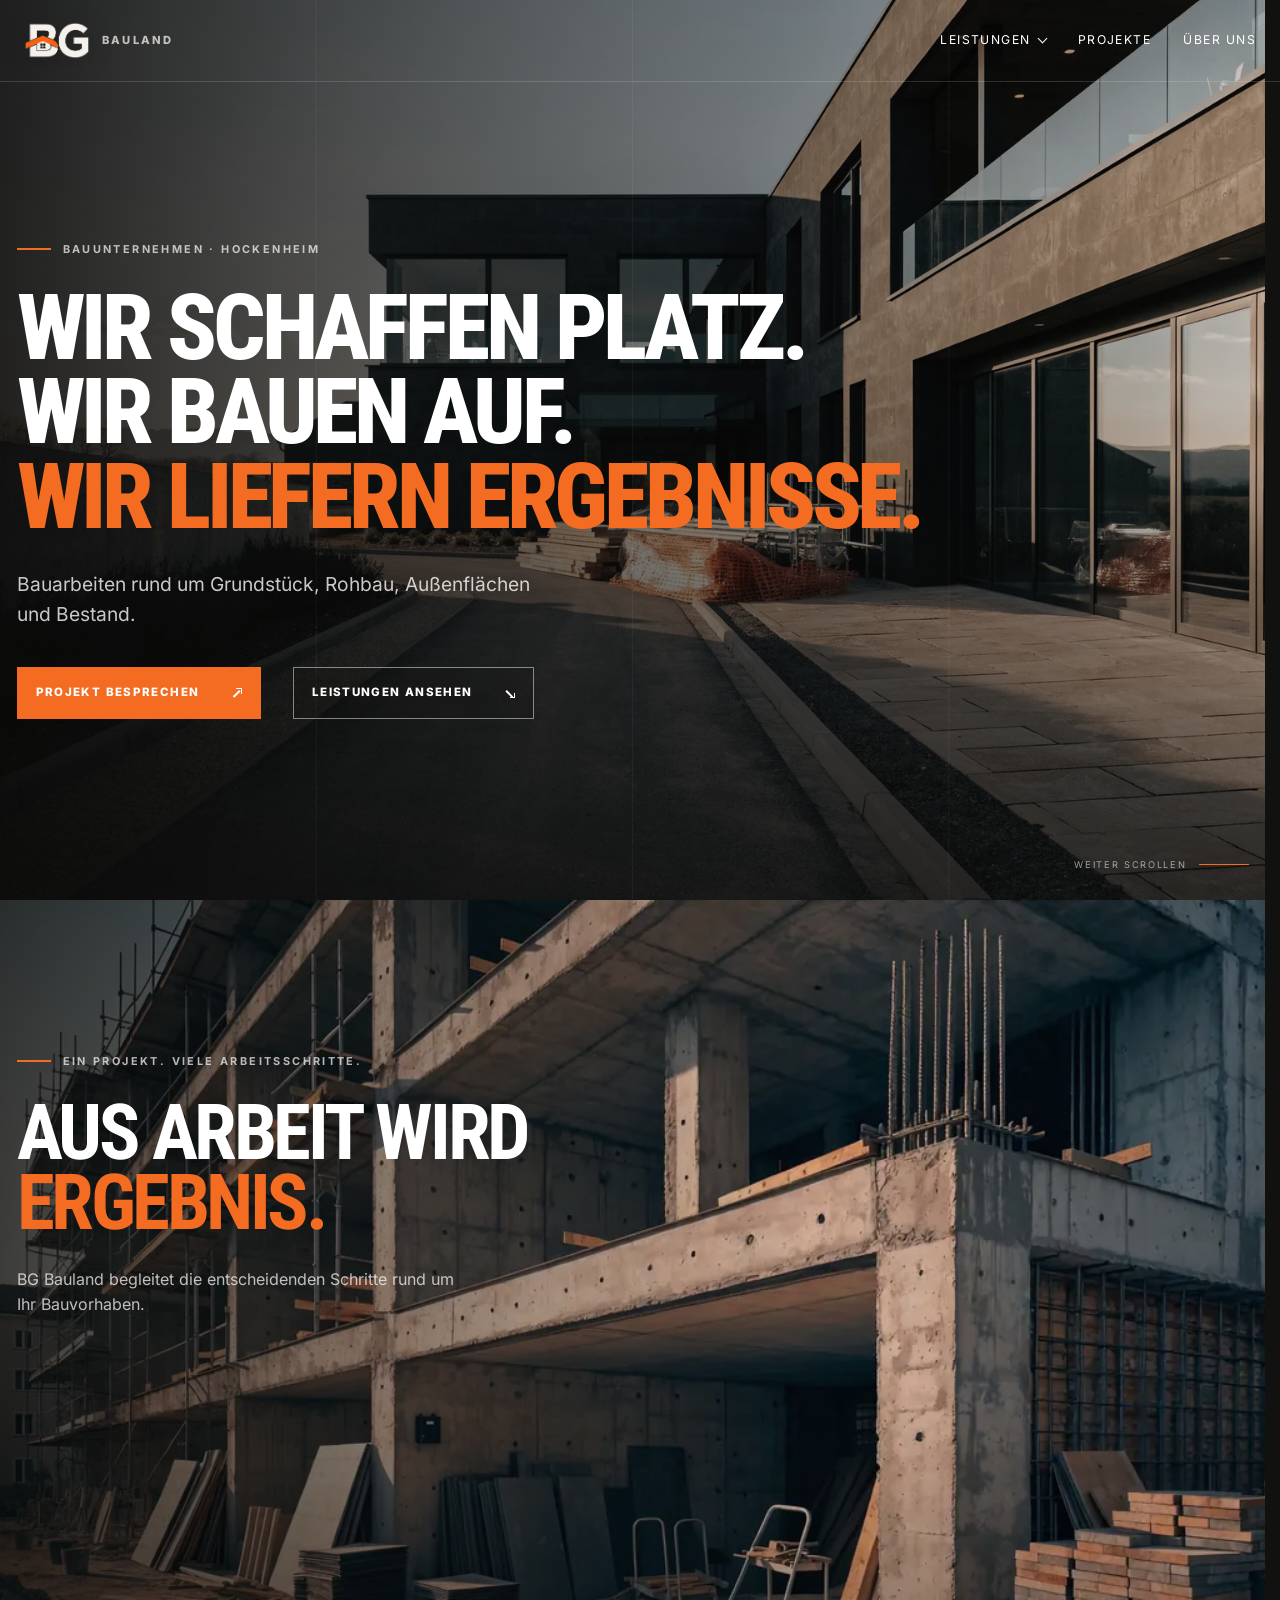
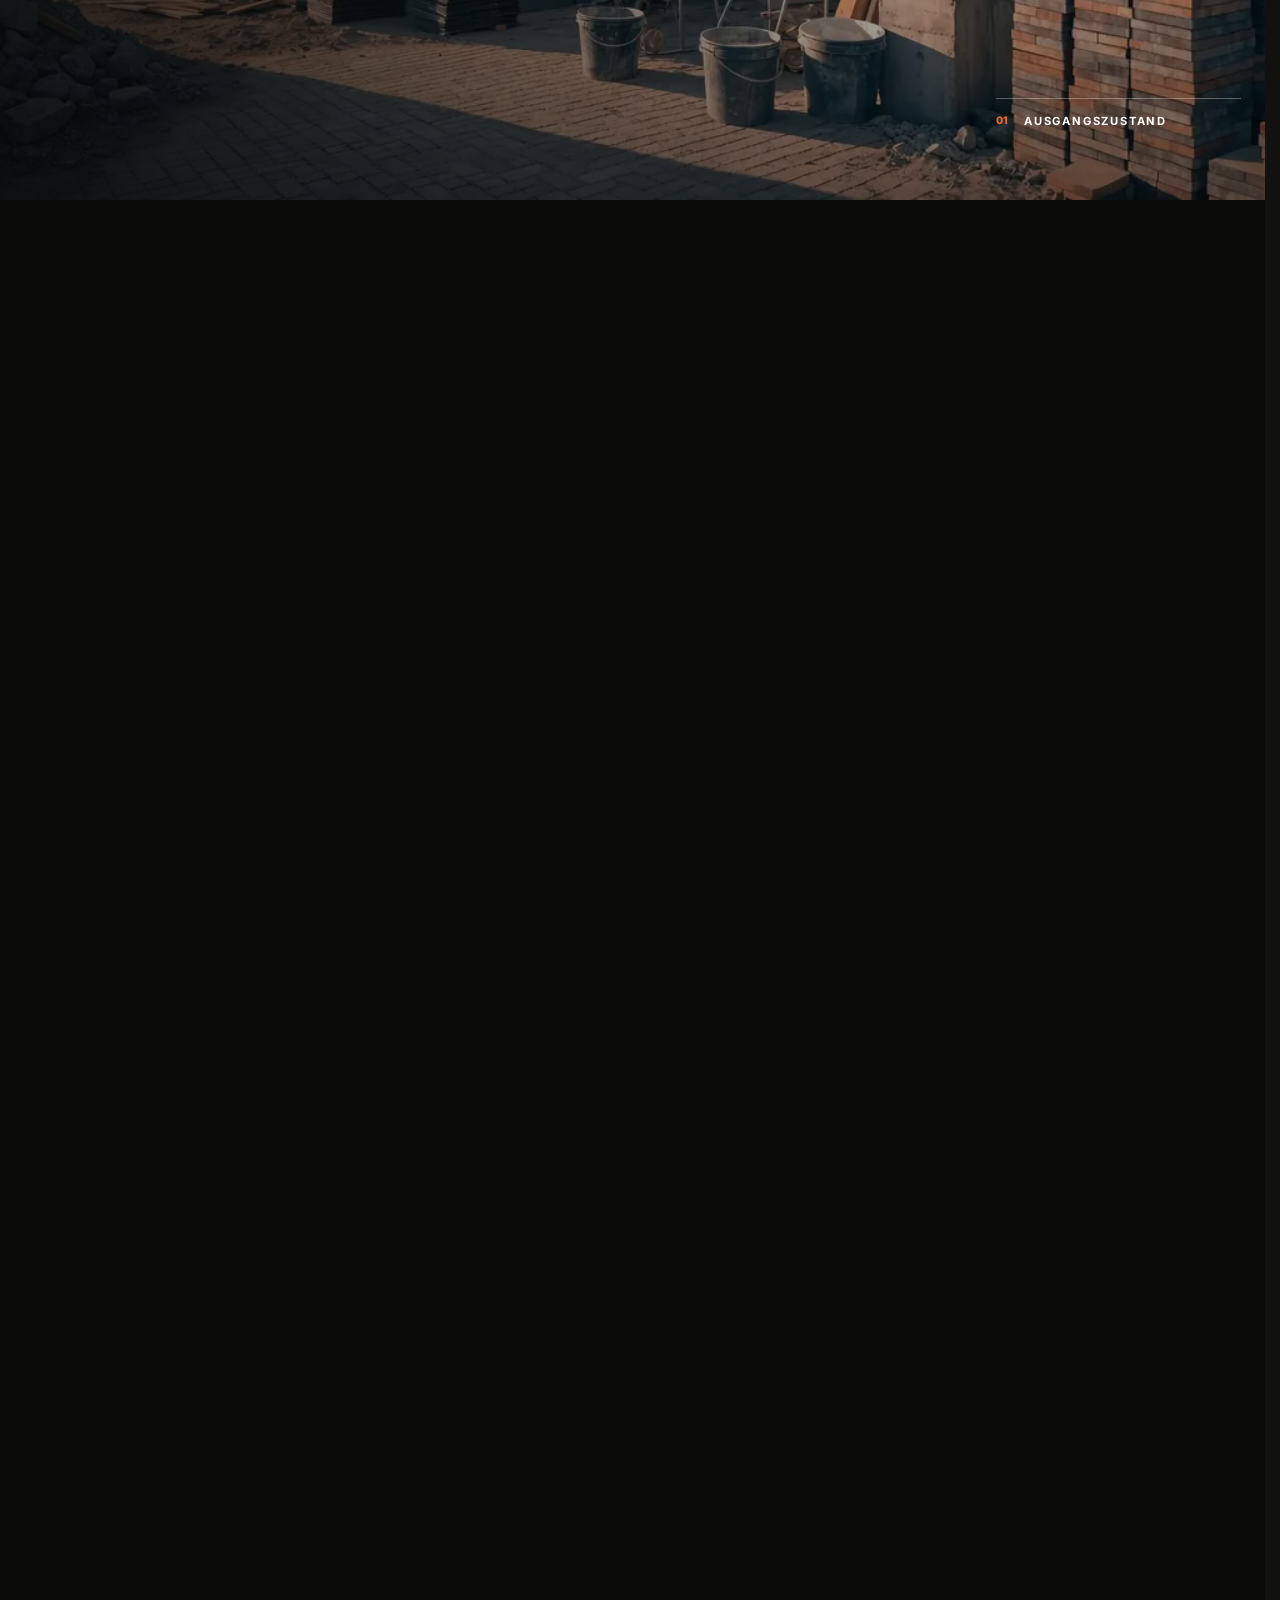
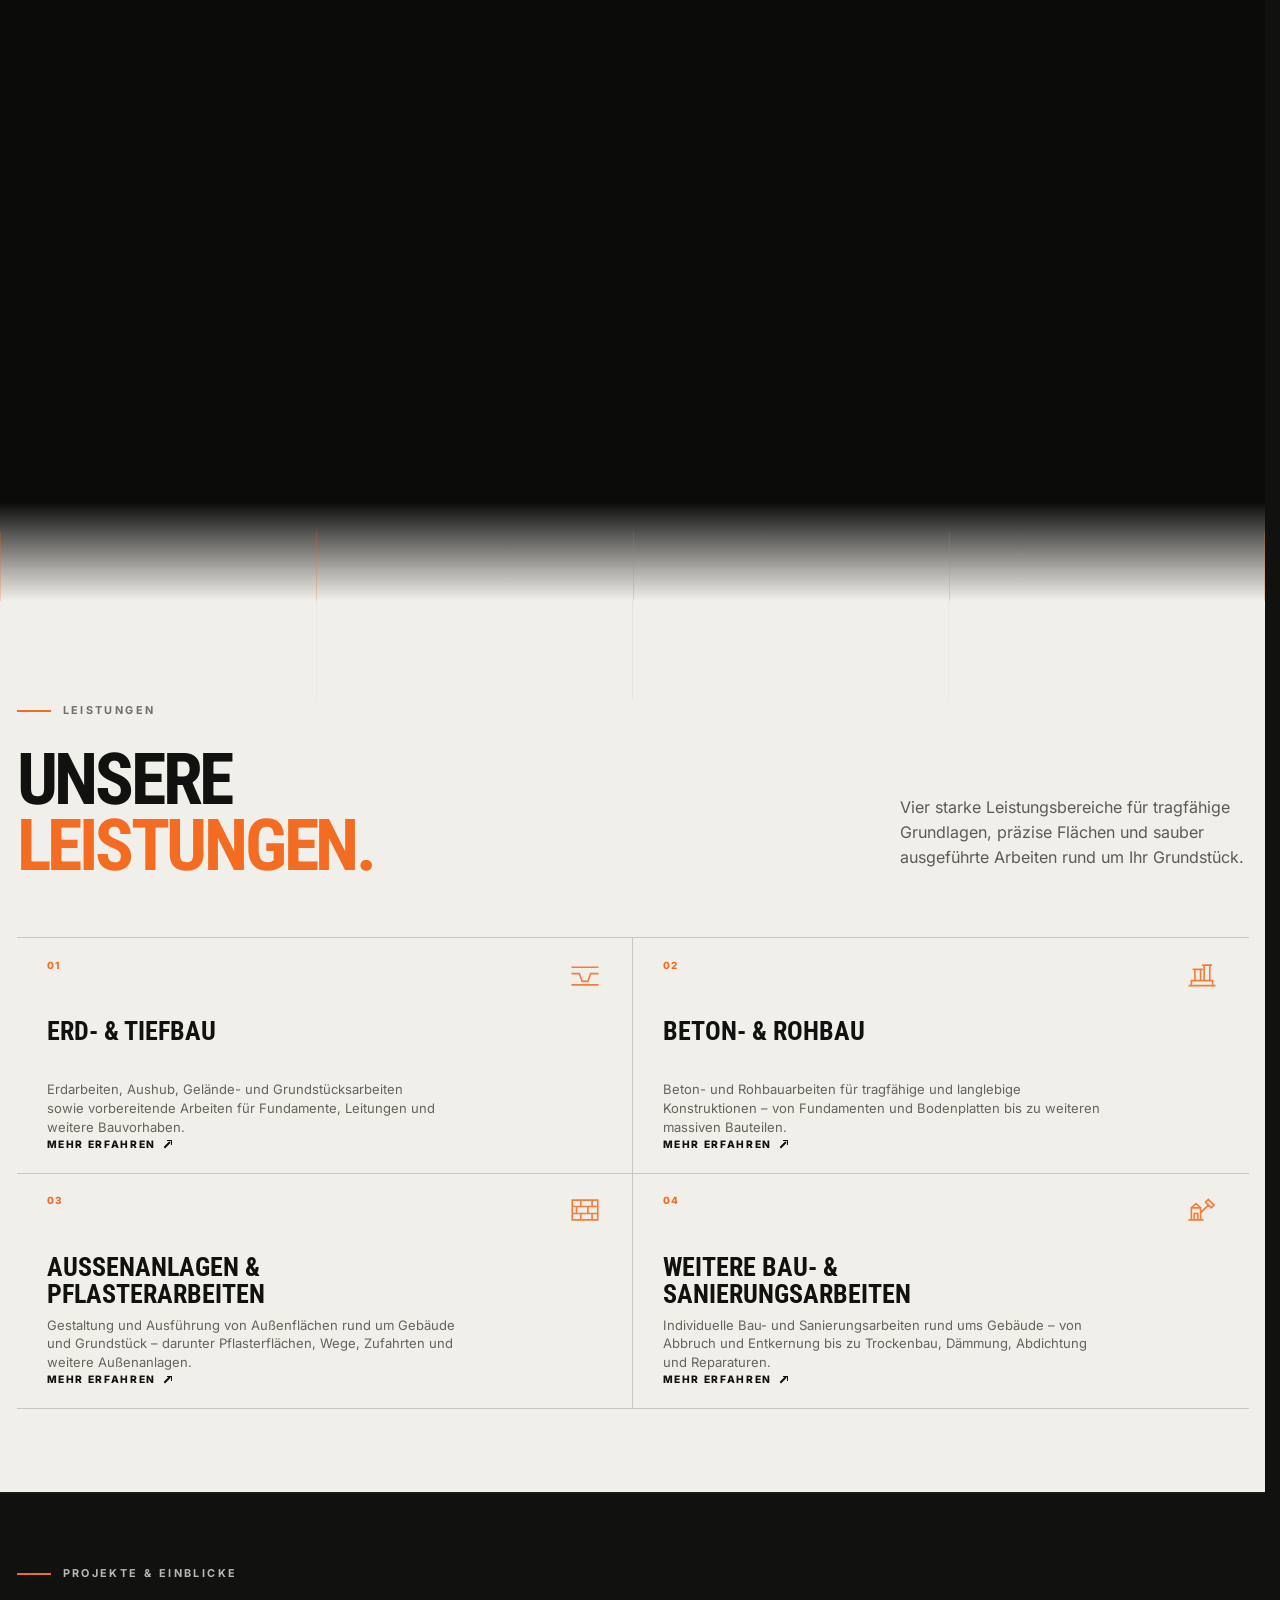
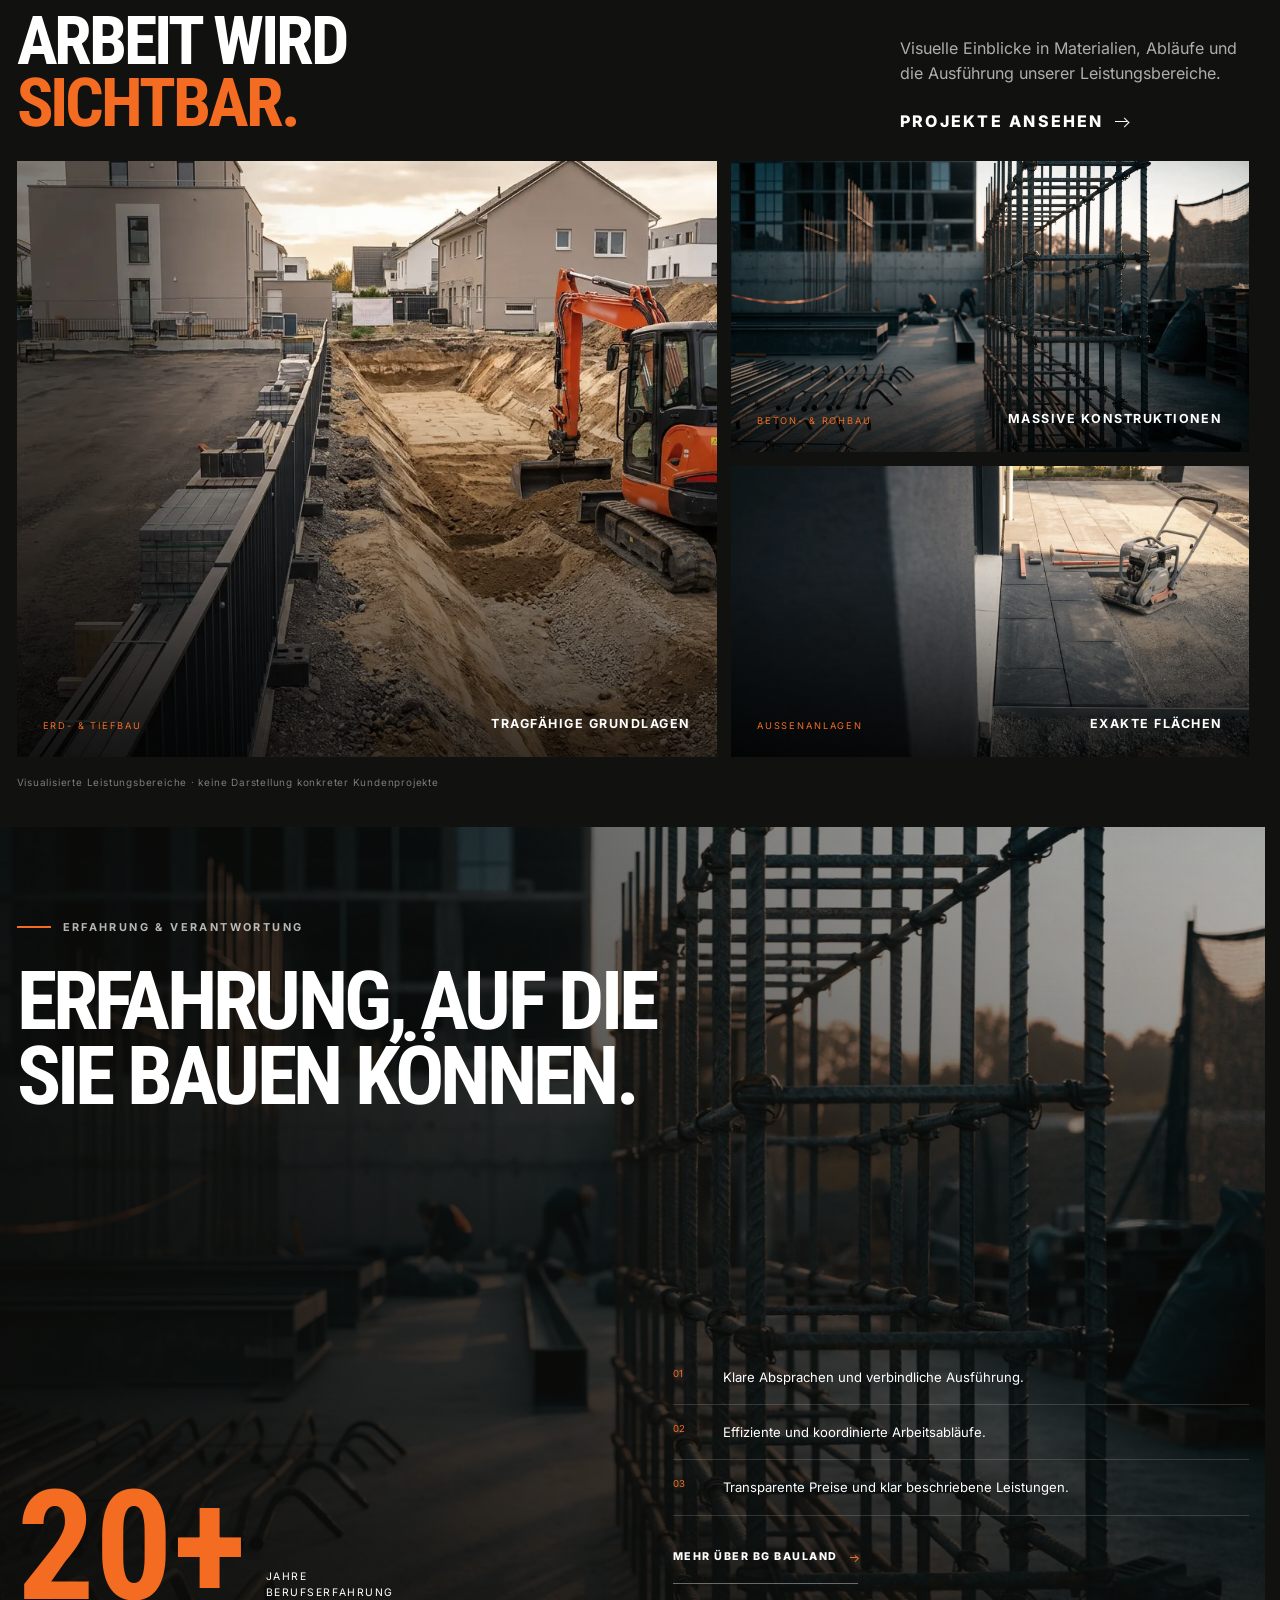
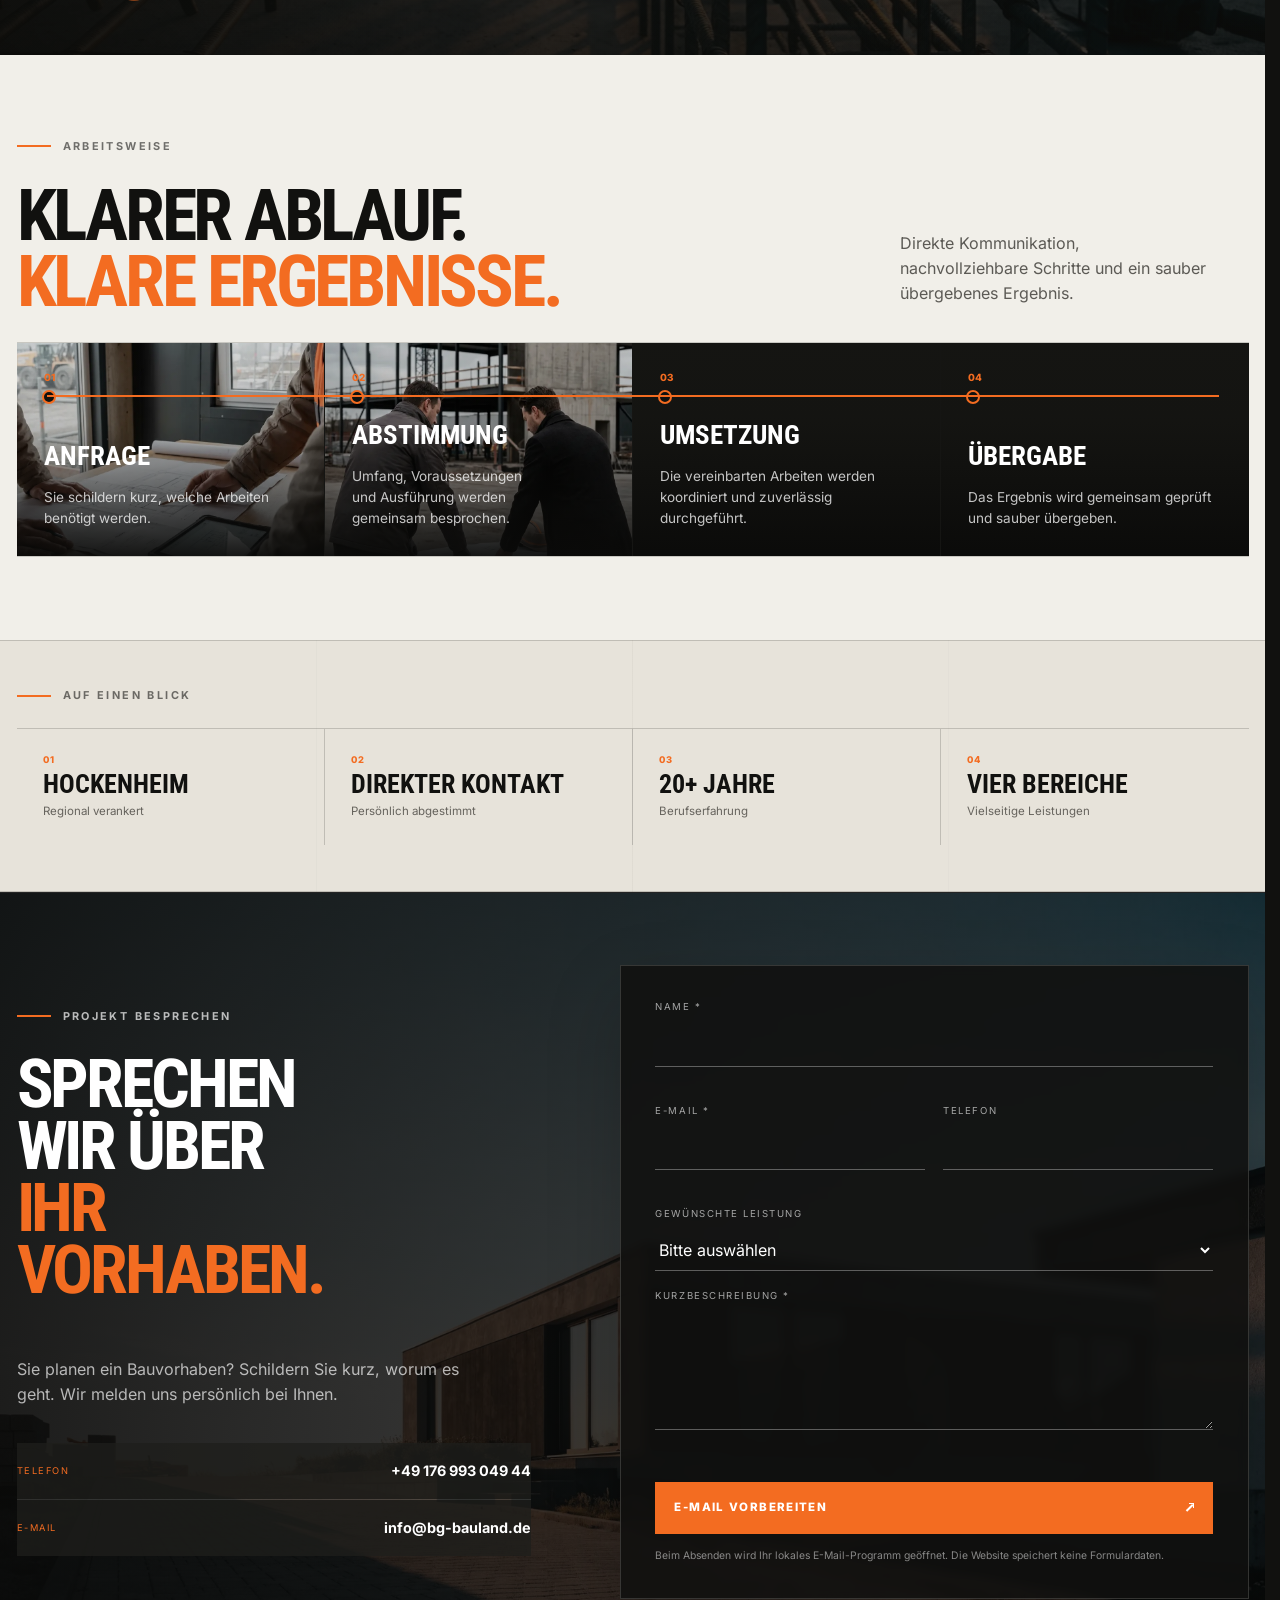
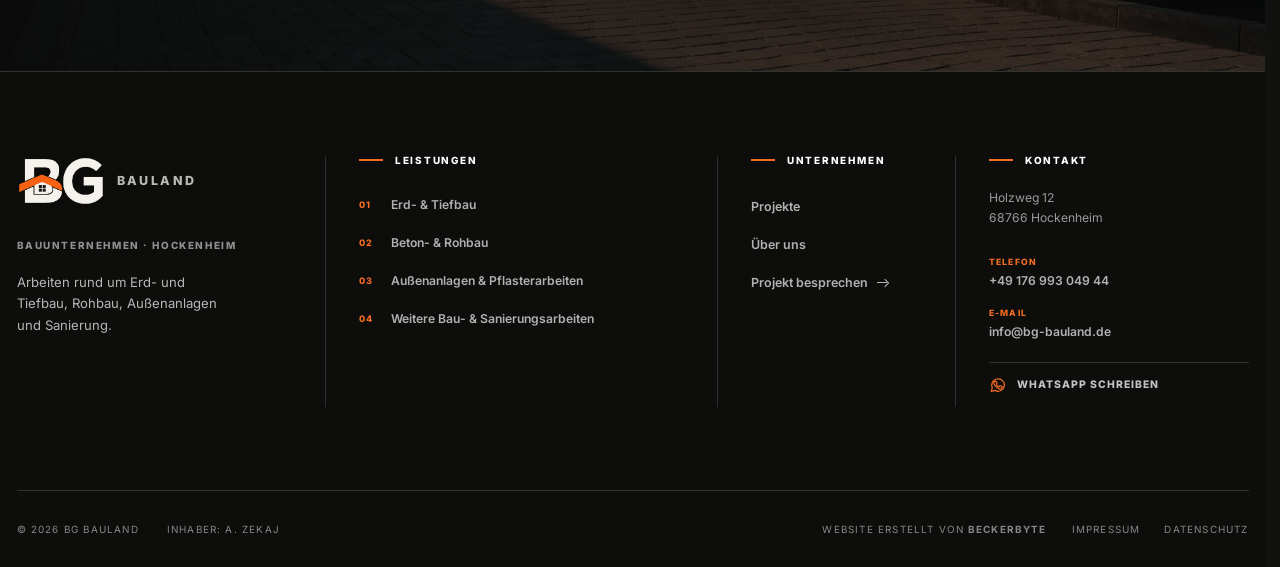
==== commit 7a581c29: "Polish site content and responsive presentation" ====
--- a/index.html
+++ b/index.html
@@ -32,7 +32,7 @@
   <link rel="preload" as="image" href="./assets/images/hero-bg-bauland.webp" fetchpriority="high">
   <link rel="preload" href="./assets/fonts/inter-latin.woff2?v=1" as="font" type="font/woff2" crossorigin>
   <link rel="preload" href="./assets/fonts/roboto-condensed-latin.woff2?v=1" as="font" type="font/woff2" crossorigin>
-  <link rel="stylesheet" href="./styles.css?v=34">
+  <link rel="stylesheet" href="./styles.css?v=37">
   <script type="application/ld+json">
   {
     "@context": "https://schema.org",
@@ -122,16 +122,13 @@
       <div class="hero-content shell">
         <p class="eyebrow"><span></span> Bauunternehmen · Hockenheim</p>
         <h1 id="hero-title">Wir schaffen Platz.<br>Wir bauen auf.<br><em>Wir liefern Ergebnisse.</em></h1>
-        <p class="hero-lead">Erd- &amp; Tiefbau, Beton- &amp; Rohbau, Außenanlagen &amp; Pflasterarbeiten sowie weitere Bau- &amp; Sanierungsarbeiten.</p>
+        <p class="hero-lead">Bauarbeiten rund um Grundstück, Rohbau, Außenflächen und Bestand.</p>
         <div class="hero-actions">
           <a class="button button-primary" href="#kontakt">Projekt besprechen <span class="arrow-icon arrow-up" aria-hidden="true"></span></a>
           <a class="button button-secondary" href="#leistungen">Leistungen ansehen <span class="arrow-icon arrow-down" aria-hidden="true"></span></a>
         </div>
       </div>
-      <div class="hero-foot shell" aria-hidden="true">
-        <span>Kompetent.</span><span>Zuverlässig.</span><span>Schnell.</span>
-        <span class="scroll-cue">Weiter scrollen <i></i></span>
-      </div>
+      <div class="hero-foot shell" aria-hidden="true"><span class="scroll-cue">Weiter scrollen <i></i></span></div>
     </section>
 
     <section class="cinematic" id="baufortschritt" aria-labelledby="cinematic-title" data-cinematic>
@@ -167,10 +164,10 @@
           <p>Vier starke Leistungsbereiche für tragfähige Grundlagen, präzise Flächen und sauber ausgeführte Arbeiten rund um Ihr Grundstück.</p>
         </div>
         <div class="service-index">
-          <article class="service-card reveal"><span>01</span><svg class="service-icon" viewBox="0 0 48 48" aria-hidden="true"><path d="M7 36h34M10 29h28M14 22h20M24 7v11M19 13l5 5 5-5"/></svg><h3>Erd- &amp; Tiefbau</h3><p>Erdarbeiten, Aushub, Gelände- und Grundstücksarbeiten sowie vorbereitende Arbeiten für Fundamente, Leitungen und weitere Bauvorhaben.</p><a href="./erd-tiefbau/">Mehr erfahren <span class="arrow-icon arrow-up" aria-hidden="true"></span></a></article>
-          <article class="service-card reveal"><span>02</span><svg class="service-icon" viewBox="0 0 48 48" aria-hidden="true"><path d="M8 38h32V10H8v28ZM8 24h9l4-6 6 12 5-6h8M17 10v8M32 30v8"/></svg><h3>Beton- &amp; Rohbau</h3><p>Beton- und Rohbauarbeiten für tragfähige und langlebige Konstruktionen – von Fundamenten und Bodenplatten bis zu weiteren massiven Bauteilen.</p><a href="./beton-rohbau/">Mehr erfahren <span class="arrow-icon arrow-up" aria-hidden="true"></span></a></article>
-          <article class="service-card reveal"><span>03</span><svg class="service-icon" viewBox="0 0 48 48" aria-hidden="true"><path d="M7 14h34M7 24h34M7 34h34M16 9v30M32 9v30"/></svg><h3>Außenanlagen &amp; Pflasterarbeiten</h3><p>Gestaltung und Ausführung von Außenflächen rund um Gebäude und Grundstück – darunter Pflasterflächen, Wege, Zufahrten und weitere Außenanlagen.</p><a href="./aussenanlagen/">Mehr erfahren <span class="arrow-icon arrow-up" aria-hidden="true"></span></a></article>
-          <article class="service-card reveal"><span>04</span><svg class="service-icon" viewBox="0 0 48 48" aria-hidden="true"><path d="M8 38h32M13 38V24l9-8 9 8v14M35 20c0-5 3-9 7-11 1 6-1 11-7 14M35 20v18"/></svg><h3>Weitere Bau- &amp; Sanierungsarbeiten</h3><p>Individuelle Bau- und Sanierungsarbeiten rund ums Gebäude – von Abbruch und Entkernung bis zu Trockenbau, Dämmung, Abdichtung und Reparaturen.</p><a href="./bau-sanierungsarbeiten/">Mehr erfahren <span class="arrow-icon arrow-up" aria-hidden="true"></span></a></article>
+          <article class="service-card reveal"><span>01</span><svg class="service-icon" viewBox="0 0 48 48" aria-hidden="true" focusable="false"><path d="M6 13h36M6 22h10l4 11h8l4-11h10M6 38h36M20 33h8"/></svg><h3>Erd- &amp; Tiefbau</h3><p>Erdarbeiten, Aushub, Gelände- und Grundstücksarbeiten sowie vorbereitende Arbeiten für Fundamente, Leitungen und weitere Bauvorhaben.</p><a href="./erd-tiefbau/">Mehr erfahren <span class="arrow-icon arrow-up" aria-hidden="true"></span></a></article>
+          <article class="service-card reveal"><span>02</span><svg class="service-icon" viewBox="0 0 48 48" aria-hidden="true" focusable="false"><path d="M6 39h36M9 32h30v7H9zM14 16h8v16h-8zM27 10h8v22h-8zM12 16h12M25 10h12"/></svg><h3>Beton- &amp; Rohbau</h3><p>Beton- und Rohbauarbeiten für tragfähige und langlebige Konstruktionen – von Fundamenten und Bodenplatten bis zu weiteren massiven Bauteilen.</p><a href="./beton-rohbau/">Mehr erfahren <span class="arrow-icon arrow-up" aria-hidden="true"></span></a></article>
+          <article class="service-card reveal"><span>03</span><svg class="service-icon" viewBox="0 0 48 48" aria-hidden="true" focusable="false"><path d="M6 10h36v28H6zM6 19h36M6 29h36M18 10v9M34 10v9M12 19v10M28 19v10M18 29v9M34 29v9"/></svg><h3>Außenanlagen &amp; Pflasterarbeiten</h3><p>Gestaltung und Ausführung von Außenflächen rund um Gebäude und Grundstück – darunter Pflasterflächen, Wege, Zufahrten und weitere Außenanlagen.</p><a href="./aussenanlagen/">Mehr erfahren <span class="arrow-icon arrow-up" aria-hidden="true"></span></a></article>
+          <article class="service-card reveal"><span>04</span><svg class="service-icon" viewBox="0 0 48 48" aria-hidden="true" focusable="false"><path d="M6 38h19M9 38V21h13v17M9 21l6.5-6 6.5 6M13 38v-9h5v9M29 13l4-4 8 8-4 4-8-8ZM33 17 22 28"/></svg><h3>Weitere Bau- &amp; Sanierungsarbeiten</h3><p>Individuelle Bau- und Sanierungsarbeiten rund ums Gebäude – von Abbruch und Entkernung bis zu Trockenbau, Dämmung, Abdichtung und Reparaturen.</p><a href="./bau-sanierungsarbeiten/">Mehr erfahren <span class="arrow-icon arrow-up" aria-hidden="true"></span></a></article>
         </div>
       </div>
     </section>
@@ -183,7 +180,7 @@
             <h2 id="projects-title">Arbeit wird<br><em>sichtbar.</em></h2>
           </div>
           <div class="project-teaser-copy">
-            <p>Entdecken Sie unsere Leistungsbereiche in Bildern und gewinnen Sie einen ersten Eindruck von Materialien, Abläufen und Ergebnissen.</p>
+            <p>Visuelle Einblicke in Materialien, Abläufe und die Ausführung unserer Leistungsbereiche.</p>
             <a class="project-strip-link" href="./projekte/">Projekte ansehen <span class="arrow-icon arrow-right" aria-hidden="true"></span></a>
           </div>
         </div>
@@ -248,7 +245,7 @@
       <div class="contact-shade"></div>
       <div class="shell contact-grid">
         <div class="contact-copy reveal">
-          <p class="eyebrow"><span></span> Projektanfrage</p>
+          <p class="eyebrow"><span></span> Projekt besprechen</p>
           <h2 id="contact-title">Sprechen wir über<br><em>Ihr Vorhaben.</em></h2>
           <p>Sie planen ein Bauvorhaben? Schildern Sie kurz, worum es geht. Wir melden uns persönlich bei Ihnen.</p>
           <div class="contact-direct">
@@ -289,7 +286,7 @@
         <h2>Unternehmen</h2>
         <a href="./projekte/">Projekte</a>
         <a href="./ueber-uns/">Über uns</a>
-        <a href="#kontakt">Projekt anfragen <span class="arrow-icon arrow-right" aria-hidden="true"></span></a>
+        <a href="#kontakt">Projekt besprechen <span class="arrow-icon arrow-right" aria-hidden="true"></span></a>
       </nav>
       <div class="footer-column footer-contact">
         <h2>Kontakt</h2>
--- a/styles.css
+++ b/styles.css
@@ -243,28 +243,33 @@
 
 /* Modernized four-part service navigation. */
 .service-card{position:relative}
-.service-icon{width:42px;height:42px;color:var(--orange);fill:none;stroke:currentColor;stroke-width:1.6;stroke-linecap:round;stroke-linejoin:round;transition:transform .3s ease}
-.service-card:hover .service-icon{transform:translateY(-3px)}
+.service-icon{width:34px;height:34px;color:var(--orange);fill:none;stroke:currentColor;stroke-width:1.65;stroke-linecap:square;stroke-linejoin:miter;opacity:.86;transition:transform .22s ease,opacity .22s ease}
+.service-icon path{vector-effect:non-scaling-stroke}
+.service-card:hover .service-icon,.service-card:focus-within .service-icon{opacity:1;transform:translateY(-1px)}
 .detail-page-link{display:grid;width:34px;height:34px;place-items:center;justify-self:end}
 .detail-page-link:hover{color:var(--orange)}
 @media(min-width:901px){
   .service-index{grid-template-columns:repeat(2,1fr);grid-template-rows:repeat(2,minmax(0,1fr))}
   .service-card,.service-card:nth-child(3n){border-right:1px solid var(--line)}
   .service-card:nth-child(2n){border-right:0}
-  .service-icon{position:absolute;top:clamp(16px,2.2dvh,24px);right:30px}
-  .service-card h3{max-width:76%;margin-top:clamp(38px,5dvh,54px)}
+  .service-icon{position:absolute;top:clamp(18px,2.2dvh,24px);right:30px}
+  .service-card h3{min-height:2.1em;max-width:76%;margin-top:clamp(38px,5dvh,54px)}
   .service-card p{max-width:520px}
   .details .detail-list{grid-template-rows:repeat(2,minmax(0,1fr))}
 }
 @media(max-width:900px){
   .service-index{grid-template-rows:repeat(4,minmax(0,1fr))}
-  .service-card,.service-card:nth-child(3n),.service-card-wide{grid-template-columns:24px 28px minmax(0,1fr) auto;column-gap:9px;padding:10px 0}
+  .service-card,.service-card:nth-child(3n),.service-card-wide{grid-template-columns:24px 26px minmax(0,1fr) auto;column-gap:9px;padding:10px 0}
   .service-card>span{grid-column:1;grid-row:1}
-  .service-icon{position:static;grid-column:2;grid-row:1;width:25px;height:25px}
+  .service-icon{position:static;grid-column:2;grid-row:1;width:22px;height:22px;align-self:center}
   .service-card h3,.service-card-wide h3{grid-column:3;grid-row:1;font-size:clamp(1.05rem,4.8vw,1.28rem)}
   .service-card p,.service-card-wide p{display:-webkit-box;grid-column:3/5;grid-row:2;overflow:hidden;margin:6px 0 0;-webkit-box-orient:vertical;-webkit-line-clamp:2;font-size:.71rem;line-height:1.35}
   .service-card a,.service-card-wide a{grid-column:4;grid-row:1}
   .details .detail-list{grid-template-rows:repeat(4,minmax(0,1fr))}
+}
+@media(max-width:400px){
+  .service-card,.service-card:nth-child(3n),.service-card-wide{grid-template-columns:20px 22px minmax(0,1fr) auto;column-gap:6px}
+  .service-icon{width:20px;height:20px}
 }
 
 /* Shared service-detail pages. */
@@ -1145,11 +1150,16 @@
   .footer-column h2{margin-bottom:18px}
   .footer-services>a{grid-template-columns:30px minmax(0,1fr);padding-block:9px}
   .footer-services>a>strong{font-size:.82rem}
+  .footer-column>a{min-height:44px}
   .footer-bottom{grid-template-columns:1fr;gap:14px;padding-block:22px 28px}
   .footer-bottom .site-credit,.footer-bottom nav{justify-self:start}
   .footer-bottom nav{grid-column:auto;grid-row:auto;order:2}
   .footer-meta{gap:8px 20px}
 }
+
+/* Final content polish: the hero closes on one quiet scroll cue. */
+.hero-foot{justify-content:flex-end}
+.hero-foot .scroll-cue{margin-left:0}
 
 @media(prefers-reduced-motion:reduce){
   .footer-column>a{transition:none}
@@ -1176,14 +1186,17 @@
   .home-method-chapter .process>.shell,.service-uses-chapter>.shell,.service-signature-chapter>.shell,.service-process-chapter>.shell,.service-faq-chapter>.shell,.about-page .editorial-process.page-chapter>.shell{width:var(--shell)}
   .service-overview-chapter .service-intro,.service-overview-chapter .service-scope{height:auto;min-height:0;padding-block:var(--section-space-xl)}
 
-  .service-uses-chapter,.service-process-chapter,.service-faq-chapter{padding-block:var(--section-space-lg)}
+  .service-uses-chapter,.service-faq-chapter{padding-block:var(--section-space-lg)}
+  .service-process-chapter{padding-block:clamp(46px,5vw,64px)}
   .service-signature-chapter{padding-block:clamp(88px,8.5vw,128px)}
   .service-signature-chapter .service-focus-grid{min-height:0;align-content:start;align-items:center}
   .service-signature-chapter .service-focus-copy{display:block;align-self:center;padding-block:0}
   .service-signature-chapter .service-focus-copy>:last-child{margin-top:clamp(42px,4vw,64px)}
   .service-process-chapter>.shell{display:block;min-height:0}
-  .service-process-chapter .service-section-head{margin-bottom:clamp(40px,5vw,68px)}
+  .service-process-chapter .service-section-head{margin-bottom:clamp(26px,3vw,40px)}
+  .service-process-chapter .service-section-head h2{font-size:clamp(2.7rem,4.7vw,4rem)}
   .service-process-chapter .service-process-grid{margin-top:0}
+  .service-process-chapter .service-process-step{min-height:150px}
   .service-faq-chapter>.faq-layout{align-items:start}
 
   .service-final-chapter>.service-content-section,.about-final-chapter>.related-services{height:auto;min-height:0;padding-block:var(--section-space-md)}
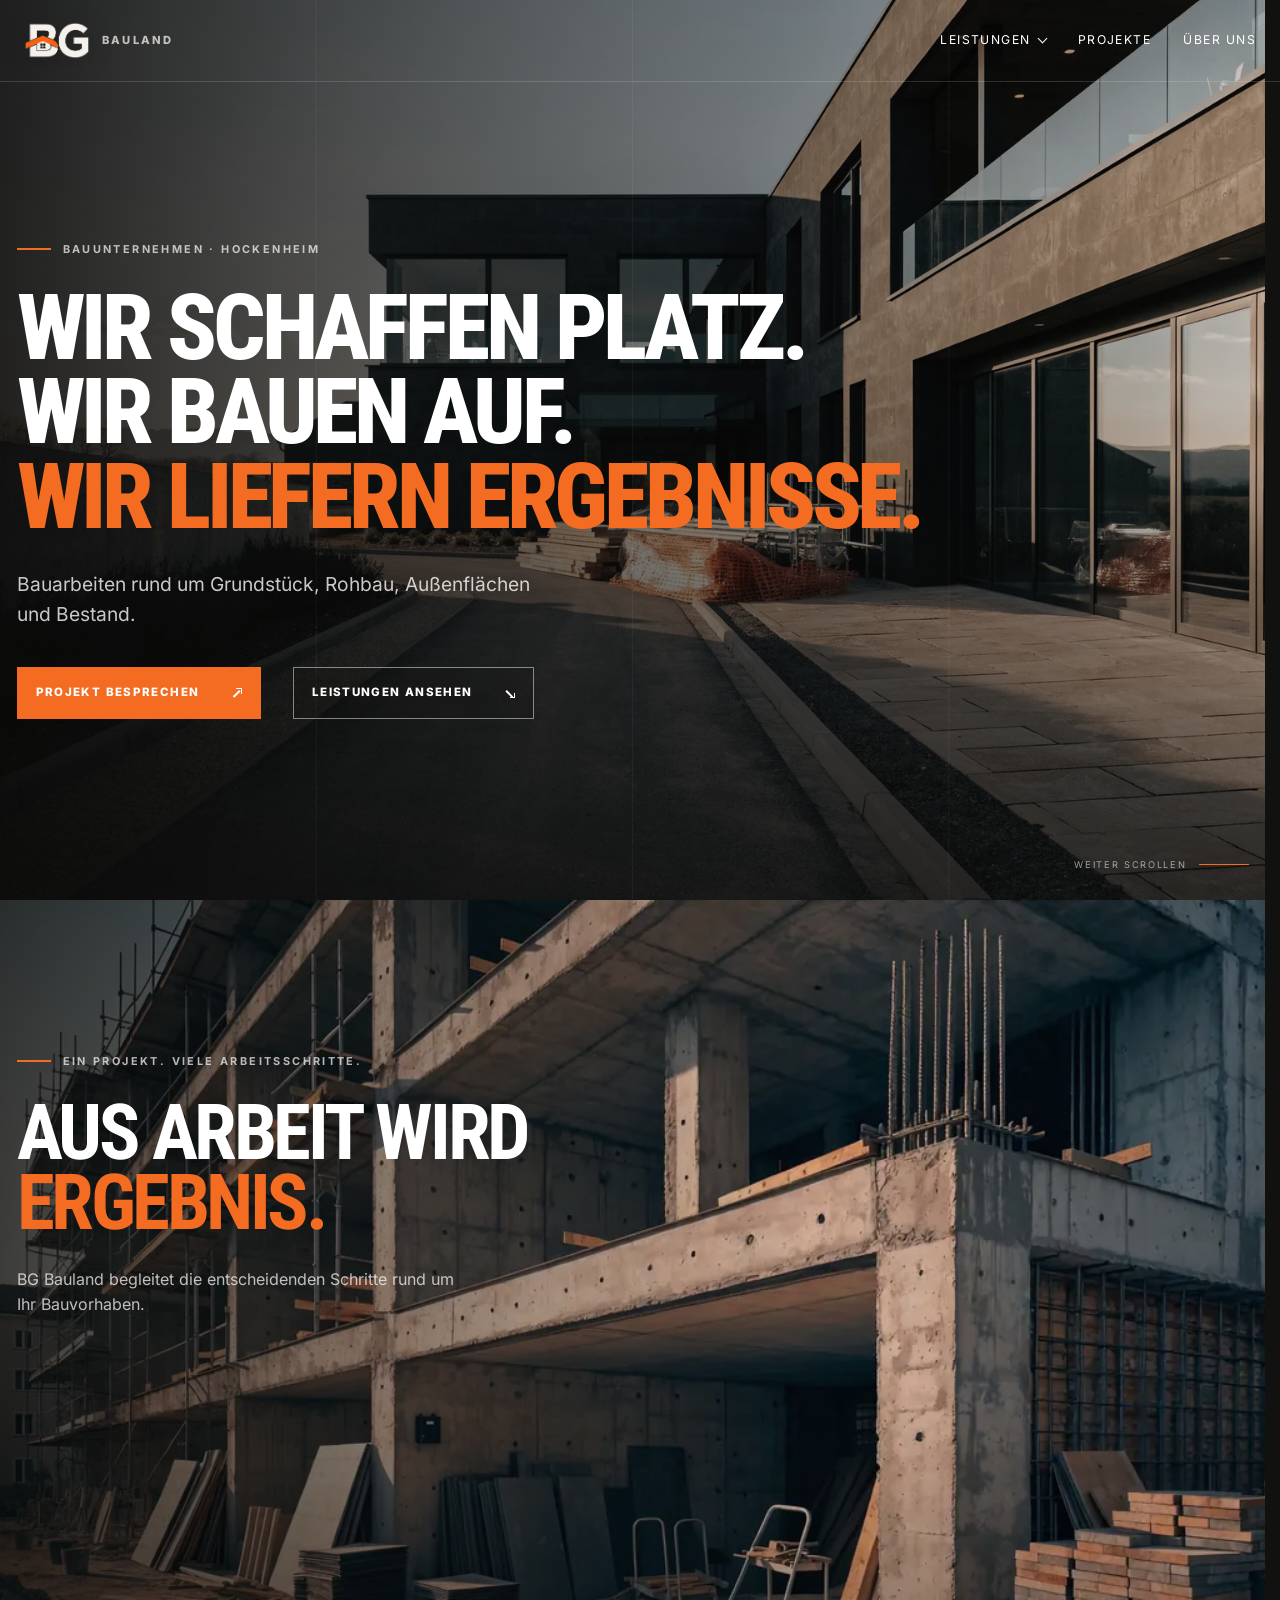
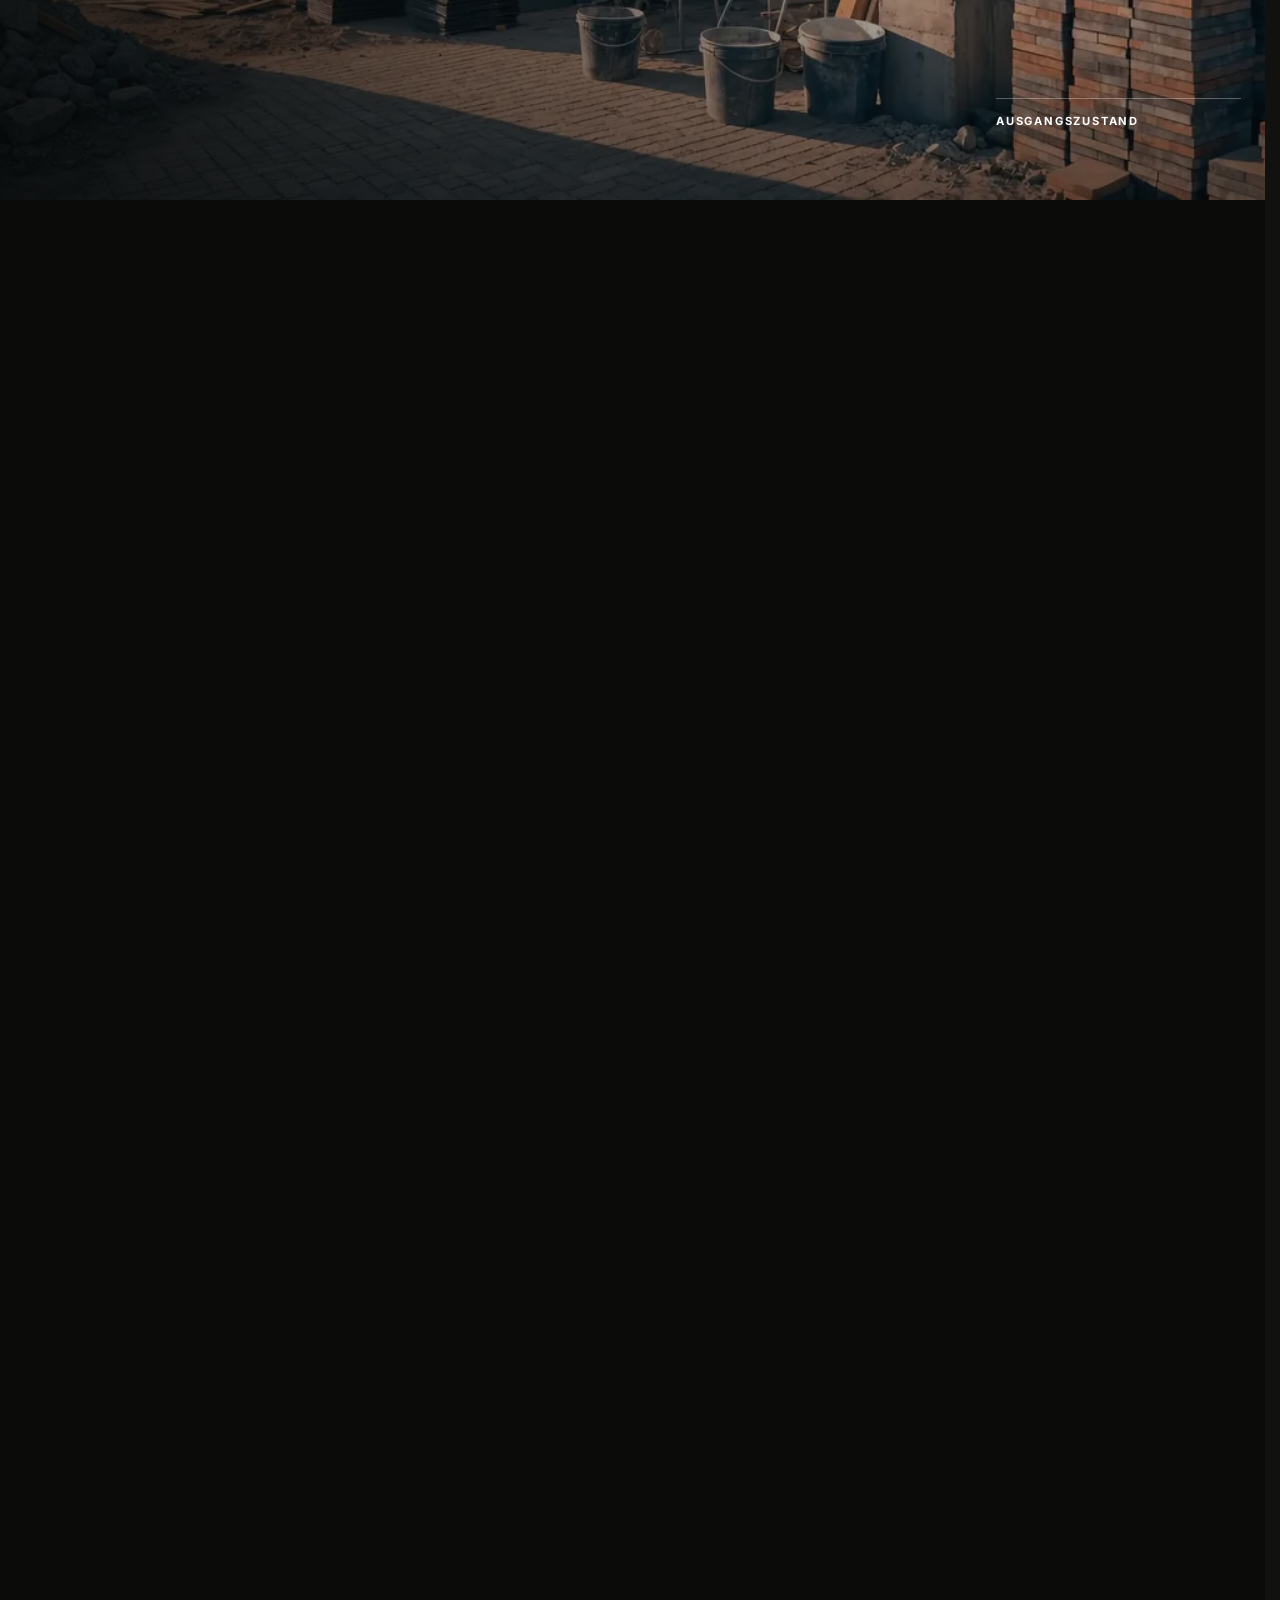
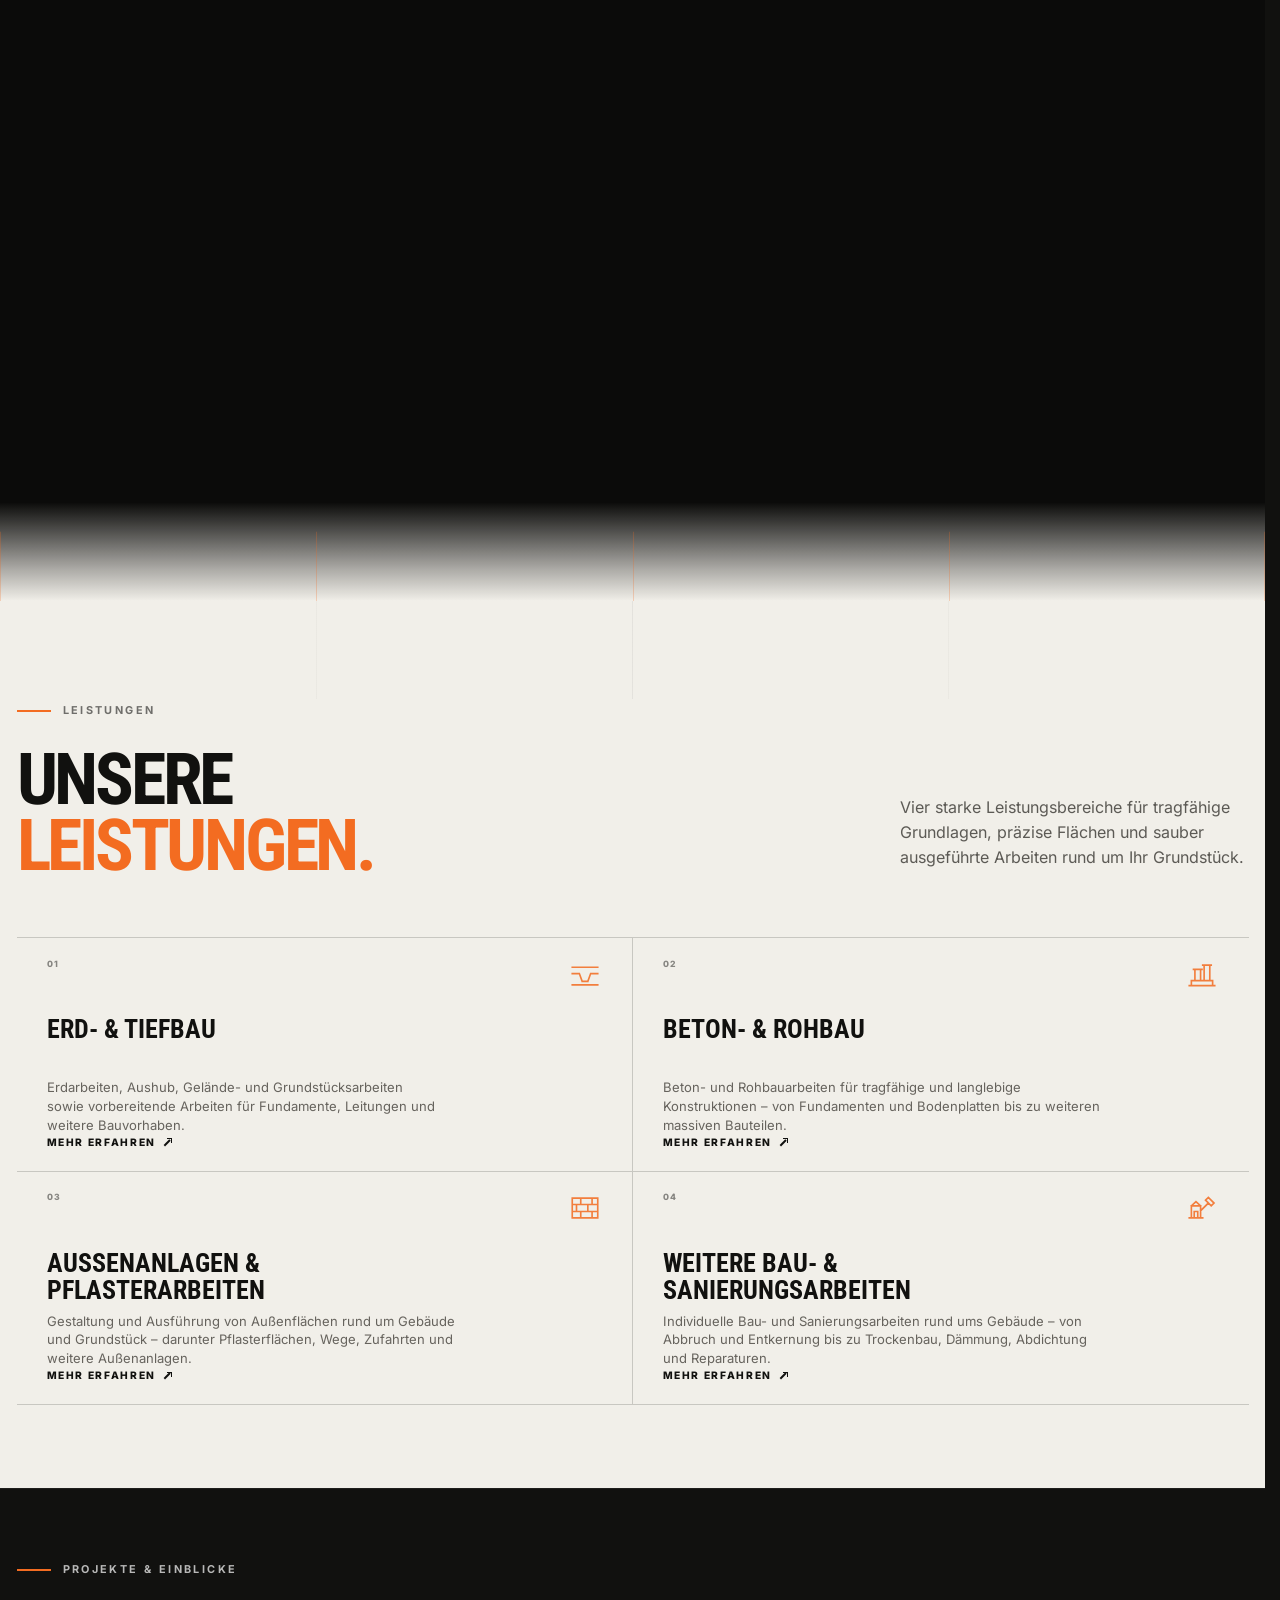
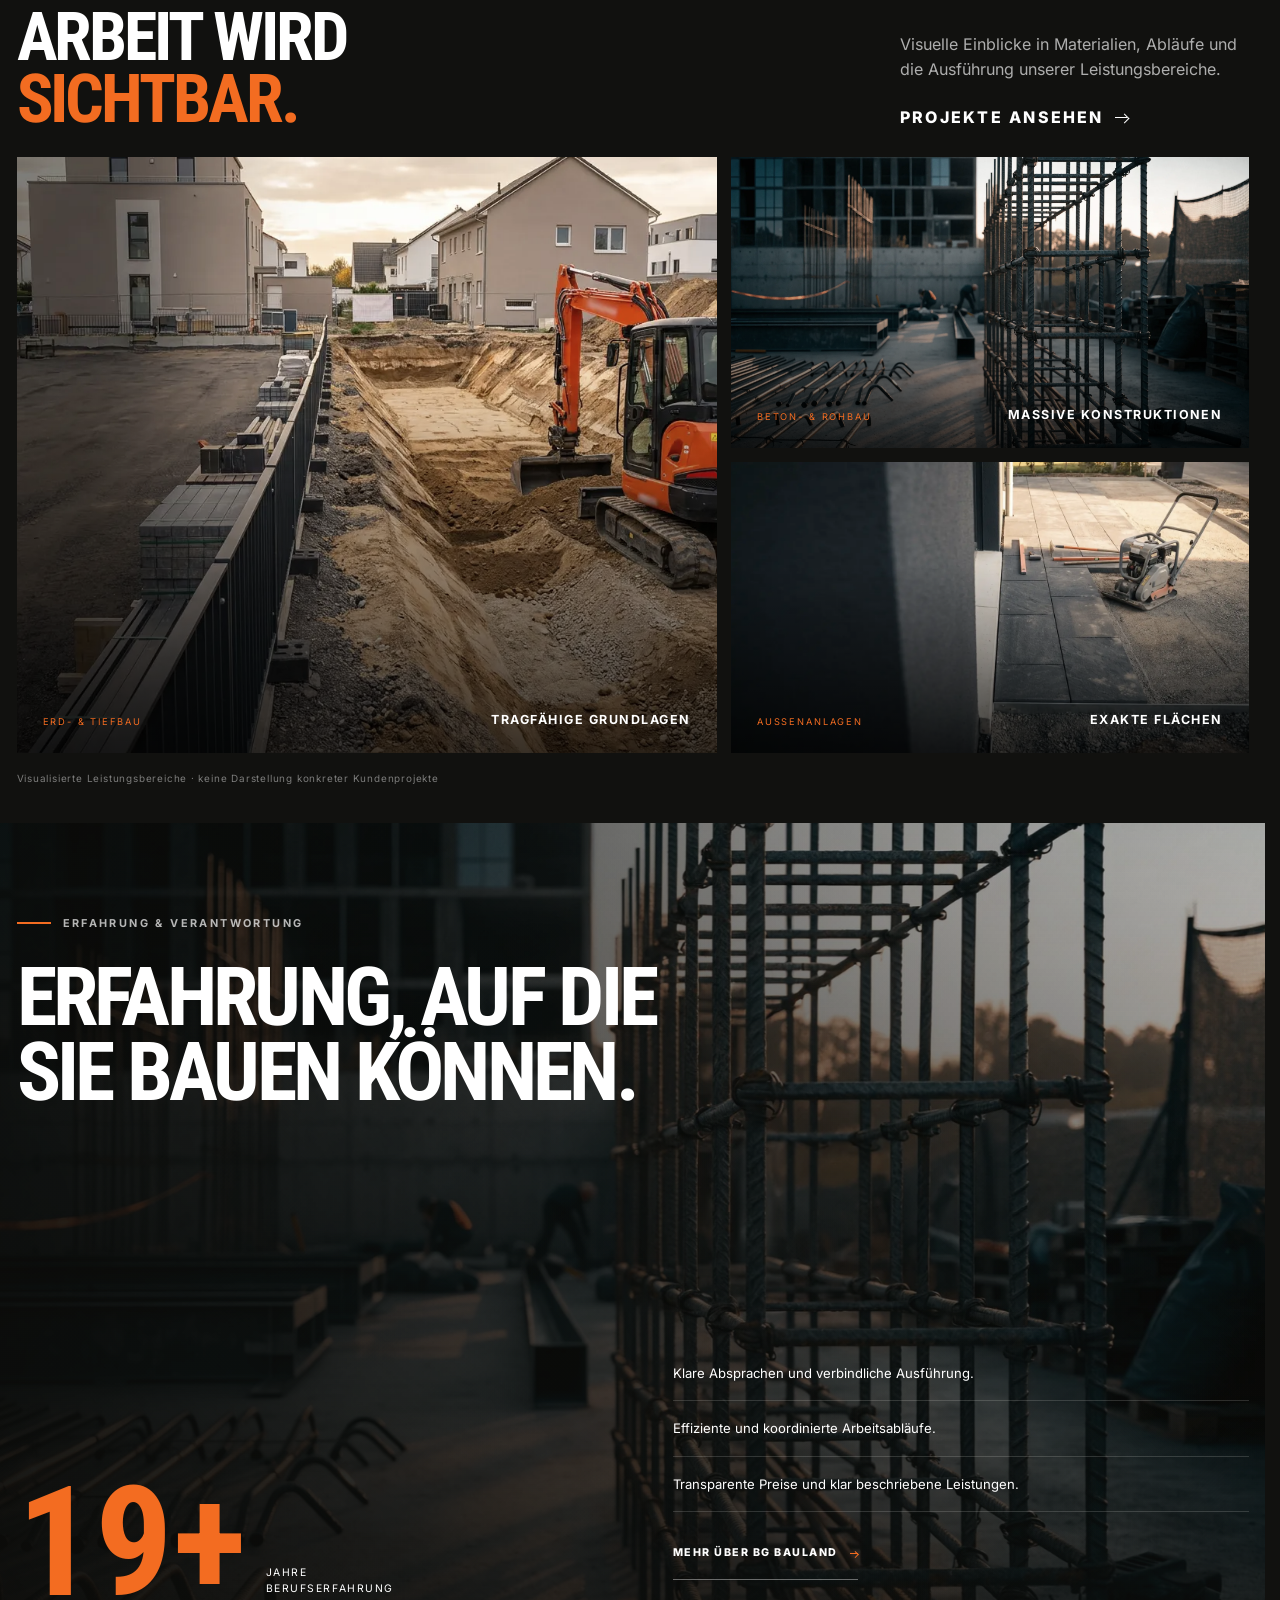
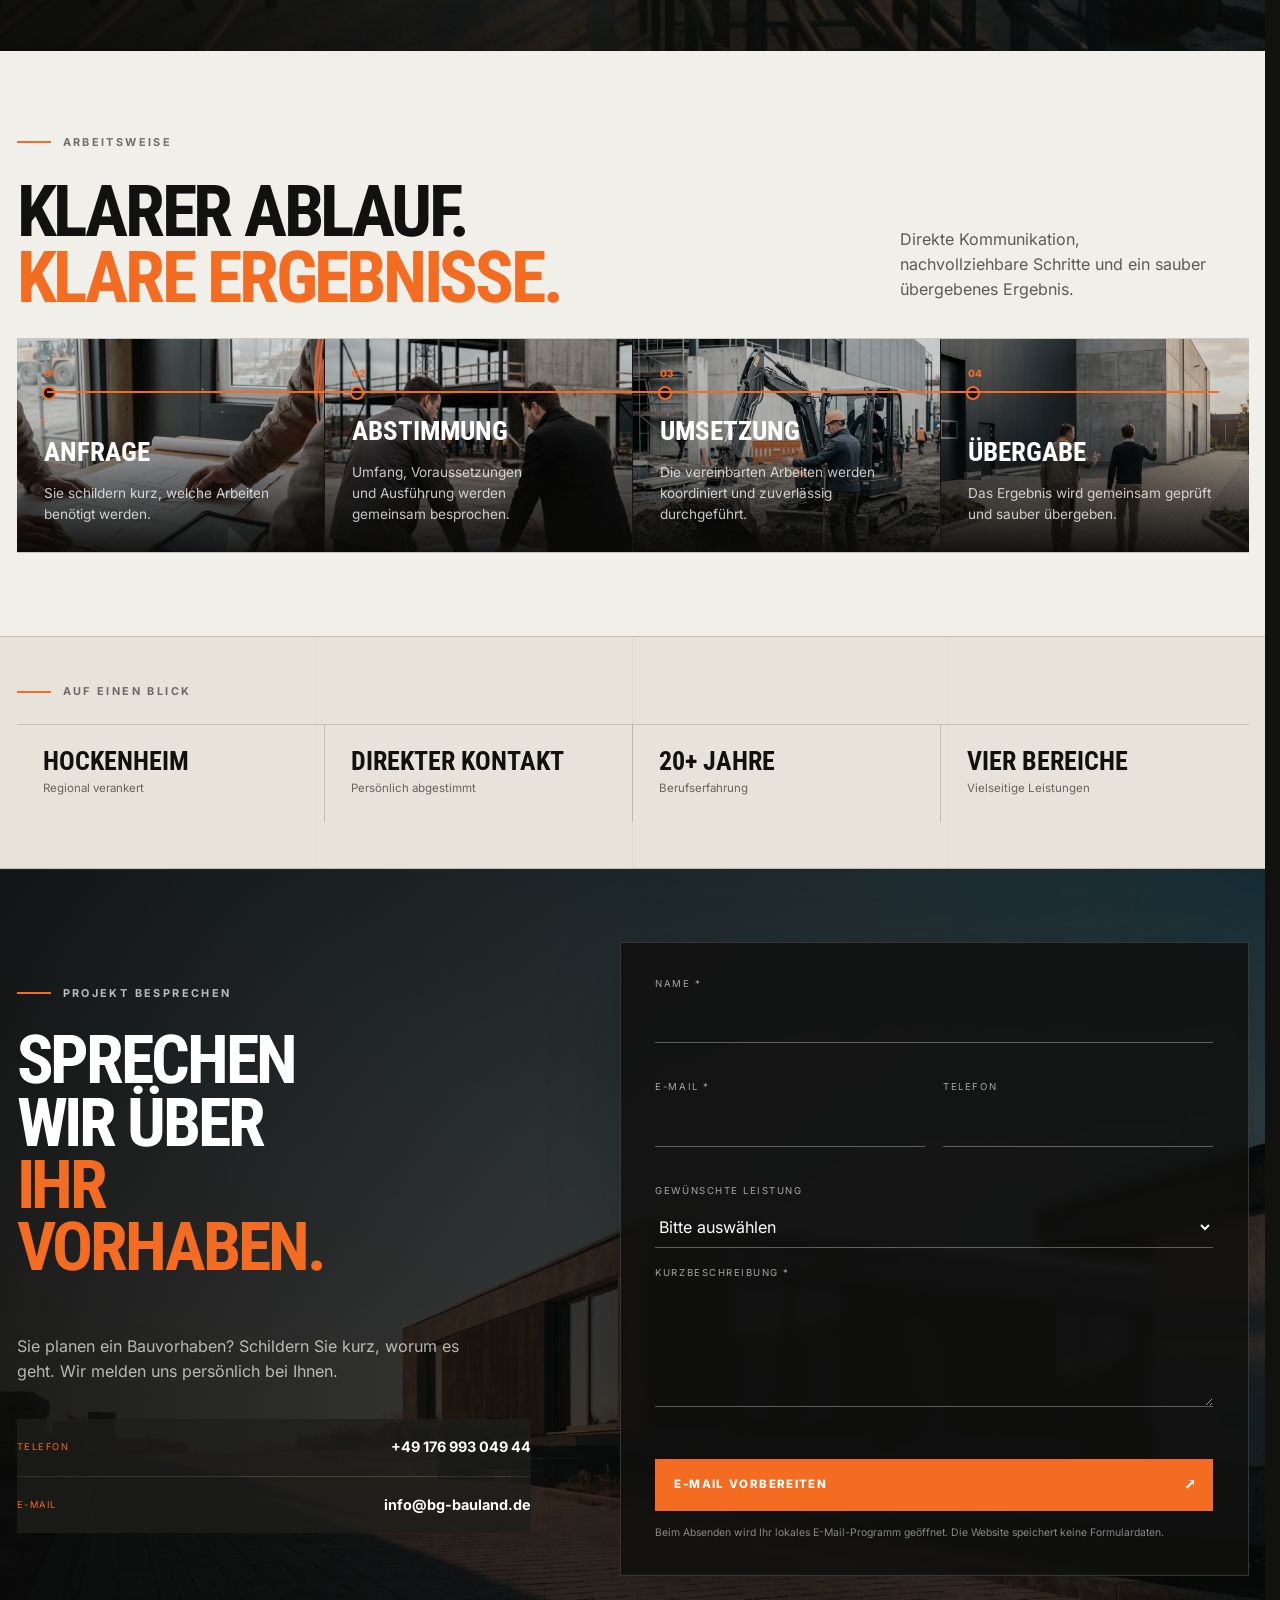
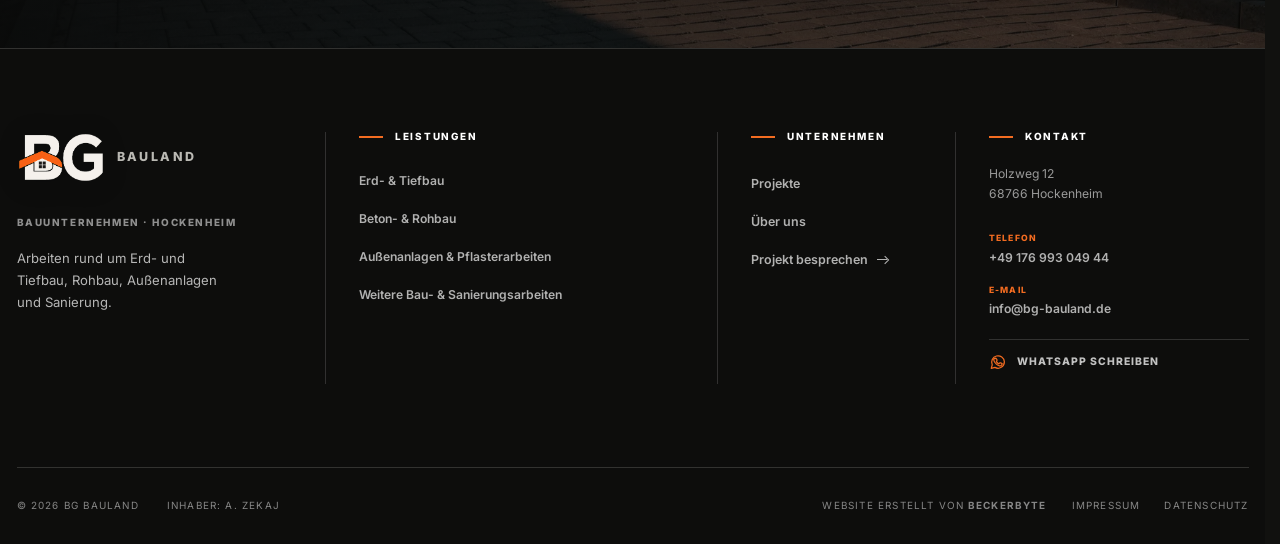
==== commit d201d1d8: "Reduce decorative numbering across site" ====
--- a/index.html
+++ b/index.html
@@ -32,7 +32,7 @@
   <link rel="preload" as="image" href="./assets/images/hero-bg-bauland.webp" fetchpriority="high">
   <link rel="preload" href="./assets/fonts/inter-latin.woff2?v=1" as="font" type="font/woff2" crossorigin>
   <link rel="preload" href="./assets/fonts/roboto-condensed-latin.woff2?v=1" as="font" type="font/woff2" crossorigin>
-  <link rel="stylesheet" href="./styles.css?v=37">
+  <link rel="stylesheet" href="./styles.css?v=38">
   <script type="application/ld+json">
   {
     "@context": "https://schema.org",
@@ -202,9 +202,9 @@
         <div class="experience-bottom">
           <div class="big-stat"><strong data-counter data-counter-target="20" aria-label="Über 20 Jahre Berufserfahrung"><span data-counter-value aria-hidden="true">20</span><span aria-hidden="true">+</span></strong><span>Jahre<br>Berufserfahrung</span></div>
           <ul>
-            <li><span>01</span>Klare Absprachen und verbindliche Ausführung.</li>
-            <li><span>02</span>Effiziente und koordinierte Arbeitsabläufe.</li>
-            <li><span>03</span>Transparente Preise und klar beschriebene Leistungen.</li>
+            <li>Klare Absprachen und verbindliche Ausführung.</li>
+            <li>Effiziente und koordinierte Arbeitsabläufe.</li>
+            <li>Transparente Preise und klar beschriebene Leistungen.</li>
             <li class="experience-more"><a href="./ueber-uns/">Mehr über BG Bauland <span class="arrow-icon arrow-right" aria-hidden="true"></span></a></li>
           </ul>
         </div>
@@ -231,10 +231,10 @@
       <div class="shell">
         <p class="eyebrow eyebrow-dark"><span></span> Auf einen Blick</p>
         <ul>
-          <li><span>01</span><strong>Hockenheim</strong><small>Regional verankert</small></li>
-          <li><span>02</span><strong>Direkter Kontakt</strong><small>Persönlich abgestimmt</small></li>
-          <li><span>03</span><strong>20+ Jahre</strong><small>Berufserfahrung</small></li>
-          <li><span>04</span><strong>Vier Bereiche</strong><small>Vielseitige Leistungen</small></li>
+          <li><strong>Hockenheim</strong><small>Regional verankert</small></li>
+          <li><strong>Direkter Kontakt</strong><small>Persönlich abgestimmt</small></li>
+          <li><strong>20+ Jahre</strong><small>Berufserfahrung</small></li>
+          <li><strong>Vier Bereiche</strong><small>Vielseitige Leistungen</small></li>
         </ul>
       </div>
     </section>
@@ -277,10 +277,10 @@
       </div>
       <nav class="footer-column footer-services" aria-label="Leistungen im Footer">
         <h2>Leistungen</h2>
-        <a href="./erd-tiefbau/"><span>01</span><strong>Erd- &amp; Tiefbau</strong></a>
-        <a href="./beton-rohbau/"><span>02</span><strong>Beton- &amp; Rohbau</strong></a>
-        <a href="./aussenanlagen/"><span>03</span><strong>Außenanlagen &amp; Pflasterarbeiten</strong></a>
-        <a href="./bau-sanierungsarbeiten/"><span>04</span><strong>Weitere Bau- &amp; Sanierungsarbeiten</strong></a>
+        <a href="./erd-tiefbau/"><strong>Erd- &amp; Tiefbau</strong></a>
+        <a href="./beton-rohbau/"><strong>Beton- &amp; Rohbau</strong></a>
+        <a href="./aussenanlagen/"><strong>Außenanlagen &amp; Pflasterarbeiten</strong></a>
+        <a href="./bau-sanierungsarbeiten/"><strong>Weitere Bau- &amp; Sanierungsarbeiten</strong></a>
       </nav>
       <nav class="footer-column footer-company" aria-label="Unternehmen im Footer">
         <h2>Unternehmen</h2>
--- a/styles.css
+++ b/styles.css
@@ -811,7 +811,6 @@
 .trust-bar ul{list-style:none;display:grid;grid-template-columns:repeat(4,minmax(0,1fr));padding:0;margin:0;border-top:1px solid var(--line)}
 .trust-bar li{min-width:0;display:grid;gap:5px;padding:24px 26px;border-right:1px solid var(--line)}
 .trust-bar li:last-child{border-right:0}
-.trust-bar li>span{color:var(--orange);font-size:.58rem;font-weight:800;letter-spacing:.14em}
 .trust-bar strong{font-family:var(--display);font-size:clamp(1.35rem,2vw,1.8rem);line-height:1;text-transform:uppercase}
 .trust-bar small{color:#66635d;font-size:.72rem}
 
@@ -1106,8 +1105,7 @@
 .footer-column h2::before{content:"";width:24px;height:2px;background:var(--orange)}
 .footer-column>a{position:relative;min-height:38px;color:rgba(255,255,255,.68);transition:color .2s ease,transform .2s var(--motion-material)}
 .footer-column>a:hover,.footer-column>a:focus-visible{color:#fff;transform:translateX(3px)}
-.footer-services>a{display:grid;width:100%;grid-template-columns:28px minmax(0,1fr);align-items:start;gap:4px;padding:8px 0}
-.footer-services>a>span{padding-top:2px;color:var(--orange);font-size:.56rem;font-weight:800;letter-spacing:.1em}
+.footer-services>a{display:grid;width:100%;grid-template-columns:minmax(0,1fr);align-items:start;padding:8px 0}
 .footer-services>a>strong{font-size:.76rem;font-weight:600;line-height:1.42}
 .footer-company>a{display:inline-flex;align-items:center;gap:8px;padding:7px 0;font-size:.78rem;font-weight:600}
 .footer-company .arrow-icon{width:12px;height:12px}
@@ -1148,7 +1146,7 @@
   .footer-brand-block .brand-footer{margin-bottom:26px}
   .footer-summary{max-width:34ch}
   .footer-column h2{margin-bottom:18px}
-  .footer-services>a{grid-template-columns:30px minmax(0,1fr);padding-block:9px}
+  .footer-services>a{grid-template-columns:minmax(0,1fr);padding-block:9px}
   .footer-services>a>strong{font-size:.82rem}
   .footer-column>a{min-height:44px}
   .footer-bottom{grid-template-columns:1fr;gap:14px;padding-block:22px 28px}
@@ -1160,6 +1158,12 @@
 /* Final content polish: the hero closes on one quiet scroll cue. */
 .hero-foot{justify-content:flex-end}
 .hero-foot .scroll-cue{margin-left:0}
+
+/* Number hierarchy: reserve indices for services and real process steps. */
+.stage-label>span{display:none}
+.service-card>span{font-size:.54rem;color:rgba(17,17,15,.48)}
+.service-card:hover>span,.service-card:focus-within>span{color:rgba(255,255,255,.52)}
+.experience li{grid-template-columns:1fr;gap:0}
 
 @media(prefers-reduced-motion:reduce){
   .footer-column>a{transition:none}
